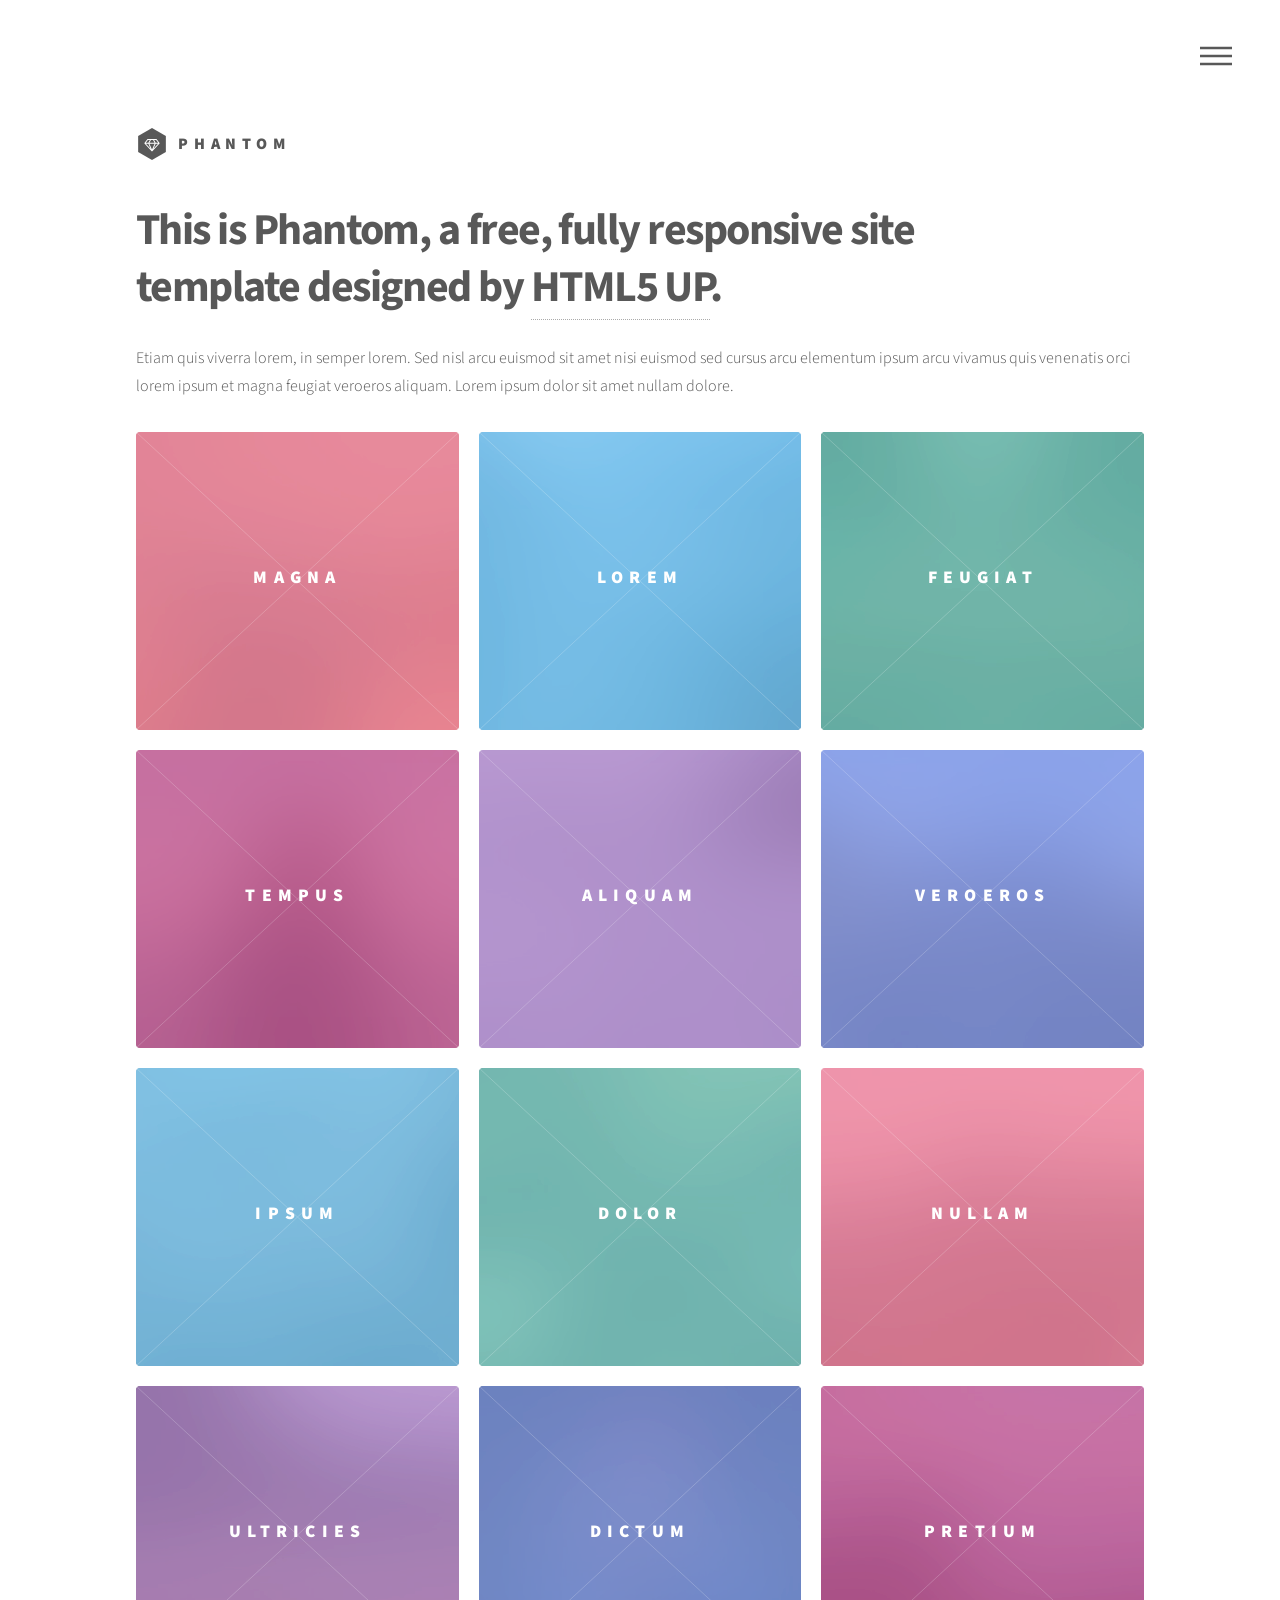
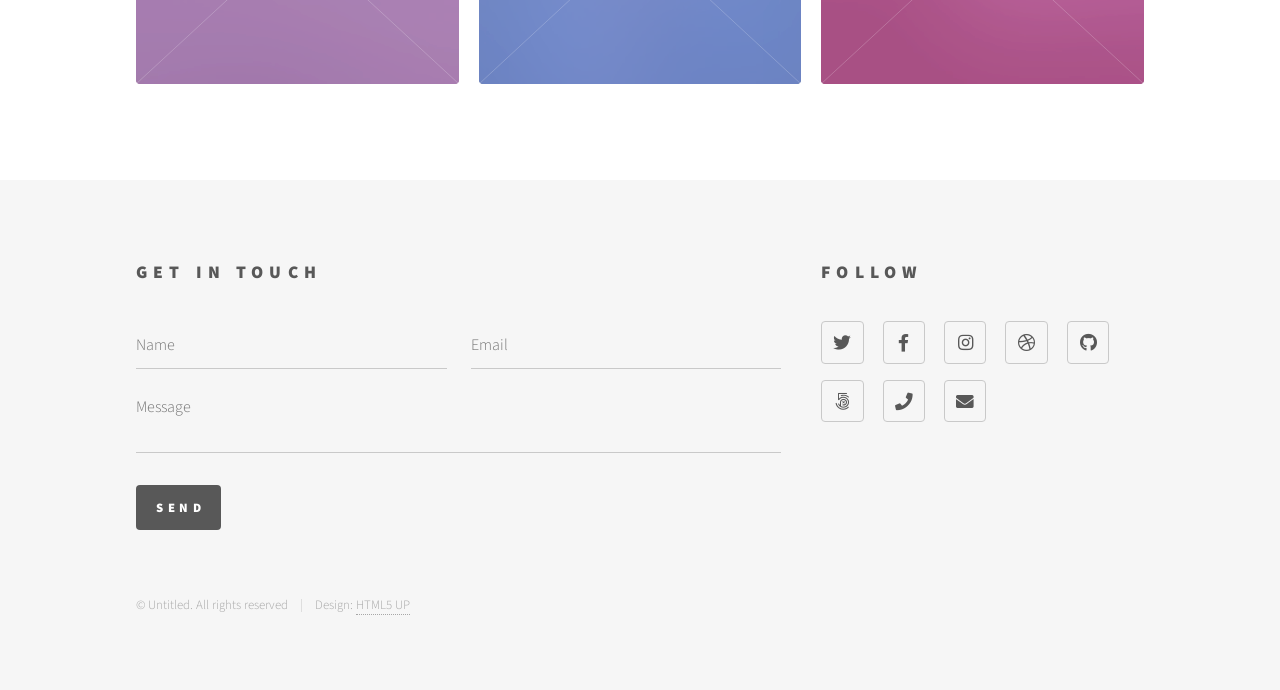
==== index.html @ 37cde774 "first commit" ====
<!DOCTYPE HTML>
<!--
	Phantom by HTML5 UP
	html5up.net | @ajlkn
	Free for personal and commercial use under the CCA 3.0 license (html5up.net/license)
-->
<html>
	<head>
		<title>Phantom by HTML5 UP</title>
		<meta charset="utf-8" />
		<meta name="viewport" content="width=device-width, initial-scale=1, user-scalable=no" />
		<link rel="stylesheet" href="assets/css/main.css" />
		<noscript><link rel="stylesheet" href="assets/css/noscript.css" /></noscript>
	</head>
	<body class="is-preload">
		<!-- Wrapper -->
			<div id="wrapper">

				<!-- Header -->
					<header id="header">
						<div class="inner">

							<!-- Logo -->
								<a href="index.html" class="logo">
									<span class="symbol"><img src="images/logo.svg" alt="" /></span><span class="title">Phantom</span>
								</a>

							<!-- Nav -->
								<nav>
									<ul>
										<li><a href="#menu">Menu</a></li>
									</ul>
								</nav>

						</div>
					</header>

				<!-- Menu -->
					<nav id="menu">
						<h2>Menu</h2>
						<ul>
							<li><a href="index.html">Home</a></li>
							<li><a href="generic.html">Ipsum veroeros</a></li>
							<li><a href="generic.html">Tempus etiam</a></li>
							<li><a href="generic.html">Consequat dolor</a></li>
							<li><a href="elements.html">Elements</a></li>
						</ul>
					</nav>

				<!-- Main -->
					<div id="main">
						<div class="inner">
							<header>
								<h1>This is Phantom, a free, fully responsive site<br />
								template designed by <a href="http://html5up.net">HTML5 UP</a>.</h1>
								<p>Etiam quis viverra lorem, in semper lorem. Sed nisl arcu euismod sit amet nisi euismod sed cursus arcu elementum ipsum arcu vivamus quis venenatis orci lorem ipsum et magna feugiat veroeros aliquam. Lorem ipsum dolor sit amet nullam dolore.</p>
							</header>
							<section class="tiles">
								<article class="style1">
									<span class="image">
										<img src="images/pic01.jpg" alt="" />
									</span>
									<a href="generic.html">
										<h2>Magna</h2>
										<div class="content">
											<p>Sed nisl arcu euismod sit amet nisi lorem etiam dolor veroeros et feugiat.</p>
										</div>
									</a>
								</article>
								<article class="style2">
									<span class="image">
										<img src="images/pic02.jpg" alt="" />
									</span>
									<a href="generic.html">
										<h2>Lorem</h2>
										<div class="content">
											<p>Sed nisl arcu euismod sit amet nisi lorem etiam dolor veroeros et feugiat.</p>
										</div>
									</a>
								</article>
								<article class="style3">
									<span class="image">
										<img src="images/pic03.jpg" alt="" />
									</span>
									<a href="generic.html">
										<h2>Feugiat</h2>
										<div class="content">
											<p>Sed nisl arcu euismod sit amet nisi lorem etiam dolor veroeros et feugiat.</p>
										</div>
									</a>
								</article>
								<article class="style4">
									<span class="image">
										<img src="images/pic04.jpg" alt="" />
									</span>
									<a href="generic.html">
										<h2>Tempus</h2>
										<div class="content">
											<p>Sed nisl arcu euismod sit amet nisi lorem etiam dolor veroeros et feugiat.</p>
										</div>
									</a>
								</article>
								<article class="style5">
									<span class="image">
										<img src="images/pic05.jpg" alt="" />
									</span>
									<a href="generic.html">
										<h2>Aliquam</h2>
										<div class="content">
											<p>Sed nisl arcu euismod sit amet nisi lorem etiam dolor veroeros et feugiat.</p>
										</div>
									</a>
								</article>
								<article class="style6">
									<span class="image">
										<img src="images/pic06.jpg" alt="" />
									</span>
									<a href="generic.html">
										<h2>Veroeros</h2>
										<div class="content">
											<p>Sed nisl arcu euismod sit amet nisi lorem etiam dolor veroeros et feugiat.</p>
										</div>
									</a>
								</article>
								<article class="style2">
									<span class="image">
										<img src="images/pic07.jpg" alt="" />
									</span>
									<a href="generic.html">
										<h2>Ipsum</h2>
										<div class="content">
											<p>Sed nisl arcu euismod sit amet nisi lorem etiam dolor veroeros et feugiat.</p>
										</div>
									</a>
								</article>
								<article class="style3">
									<span class="image">
										<img src="images/pic08.jpg" alt="" />
									</span>
									<a href="generic.html">
										<h2>Dolor</h2>
										<div class="content">
											<p>Sed nisl arcu euismod sit amet nisi lorem etiam dolor veroeros et feugiat.</p>
										</div>
									</a>
								</article>
								<article class="style1">
									<span class="image">
										<img src="images/pic09.jpg" alt="" />
									</span>
									<a href="generic.html">
										<h2>Nullam</h2>
										<div class="content">
											<p>Sed nisl arcu euismod sit amet nisi lorem etiam dolor veroeros et feugiat.</p>
										</div>
									</a>
								</article>
								<article class="style5">
									<span class="image">
										<img src="images/pic10.jpg" alt="" />
									</span>
									<a href="generic.html">
										<h2>Ultricies</h2>
										<div class="content">
											<p>Sed nisl arcu euismod sit amet nisi lorem etiam dolor veroeros et feugiat.</p>
										</div>
									</a>
								</article>
								<article class="style6">
									<span class="image">
										<img src="images/pic11.jpg" alt="" />
									</span>
									<a href="generic.html">
										<h2>Dictum</h2>
										<div class="content">
											<p>Sed nisl arcu euismod sit amet nisi lorem etiam dolor veroeros et feugiat.</p>
										</div>
									</a>
								</article>
								<article class="style4">
									<span class="image">
										<img src="images/pic12.jpg" alt="" />
									</span>
									<a href="generic.html">
										<h2>Pretium</h2>
										<div class="content">
											<p>Sed nisl arcu euismod sit amet nisi lorem etiam dolor veroeros et feugiat.</p>
										</div>
									</a>
								</article>
							</section>
						</div>
					</div>

				<!-- Footer -->
					<footer id="footer">
						<div class="inner">
							<section>
								<h2>Get in touch</h2>
								<form method="post" action="#">
									<div class="fields">
										<div class="field half">
											<input type="text" name="name" id="name" placeholder="Name" />
										</div>
										<div class="field half">
											<input type="email" name="email" id="email" placeholder="Email" />
										</div>
										<div class="field">
											<textarea name="message" id="message" placeholder="Message"></textarea>
										</div>
									</div>
									<ul class="actions">
										<li><input type="submit" value="Send" class="primary" /></li>
									</ul>
								</form>
							</section>
							<section>
								<h2>Follow</h2>
								<ul class="icons">
									<li><a href="#" class="icon brands style2 fa-twitter"><span class="label">Twitter</span></a></li>
									<li><a href="#" class="icon brands style2 fa-facebook-f"><span class="label">Facebook</span></a></li>
									<li><a href="#" class="icon brands style2 fa-instagram"><span class="label">Instagram</span></a></li>
									<li><a href="#" class="icon brands style2 fa-dribbble"><span class="label">Dribbble</span></a></li>
									<li><a href="#" class="icon brands style2 fa-github"><span class="label">GitHub</span></a></li>
									<li><a href="#" class="icon brands style2 fa-500px"><span class="label">500px</span></a></li>
									<li><a href="#" class="icon solid style2 fa-phone"><span class="label">Phone</span></a></li>
									<li><a href="#" class="icon solid style2 fa-envelope"><span class="label">Email</span></a></li>
								</ul>
							</section>
							<ul class="copyright">
								<li>&copy; Untitled. All rights reserved</li><li>Design: <a href="http://html5up.net">HTML5 UP</a></li>
							</ul>
						</div>
					</footer>

			</div>

		<!-- Scripts -->
			<script src="assets/js/jquery.min.js"></script>
			<script src="assets/js/browser.min.js"></script>
			<script src="assets/js/breakpoints.min.js"></script>
			<script src="assets/js/util.js"></script>
			<script src="assets/js/main.js"></script>

	</body>
</html>
---- assets/css/main.css ----
@import url(fontawesome-all.min.css);
@import url("https://fonts.googleapis.com/css?family=Source+Sans+Pro:300,700,900");

/*
	Phantom by HTML5 UP
	html5up.net | @ajlkn
	Free for personal and commercial use under the CCA 3.0 license (html5up.net/license)
*/

html, body, div, span, applet, object,
iframe, h1, h2, h3, h4, h5, h6, p, blockquote,
pre, a, abbr, acronym, address, big, cite,
code, del, dfn, em, img, ins, kbd, q, s, samp,
small, strike, strong, sub, sup, tt, var, b,
u, i, center, dl, dt, dd, ol, ul, li, fieldset,
form, label, legend, table, caption, tbody,
tfoot, thead, tr, th, td, article, aside,
canvas, details, embed, figure, figcaption,
footer, header, hgroup, menu, nav, output, ruby,
section, summary, time, mark, audio, video {
	margin: 0;
	padding: 0;
	border: 0;
	font-size: 100%;
	font: inherit;
	vertical-align: baseline;}

article, aside, details, figcaption, figure,
footer, header, hgroup, menu, nav, section {
	display: block;}

body {
	line-height: 1;
}

ol, ul {
	list-style: none;
}

blockquote, q {
	quotes: none;
}

	blockquote:before, blockquote:after, q:before, q:after {
		content: '';
		content: none;
	}

table {
	border-collapse: collapse;
	border-spacing: 0;
}

body {
	-webkit-text-size-adjust: none;
}

mark {
	background-color: transparent;
	color: inherit;
}

input::-moz-focus-inner {
	border: 0;
	padding: 0;
}

input, select, textarea {
	-moz-appearance: none;
	-webkit-appearance: none;
	-ms-appearance: none;
	appearance: none;
}

/* Basic */

	@-ms-viewport {
		width: device-width;
	}

	body {
		-ms-overflow-style: scrollbar;
	}

	@media screen and (max-width: 480px) {

		html, body {
			min-width: 320px;
		}

	}

	html {
		box-sizing: border-box;
	}

	*, *:before, *:after {
		box-sizing: inherit;
	}

	body {
		background: #ffffff;
	}

		body.is-preload *, body.is-preload *:before, body.is-preload *:after {
			-moz-animation: none !important;
			-webkit-animation: none !important;
			-ms-animation: none !important;
			animation: none !important;
			-moz-transition: none !important;
			-webkit-transition: none !important;
			-ms-transition: none !important;
			transition: none !important;
		}

/* Type */

	body, input, select, textarea {
		color: #585858;
		font-family: "Source Sans Pro", Helvetica, sans-serif;
		font-size: 16pt;
		font-weight: 300;
		line-height: 1.75;
	}

		@media screen and (max-width: 1680px) {

			body, input, select, textarea {
				font-size: 14pt;
			}

		}

		@media screen and (max-width: 1280px) {

			body, input, select, textarea {
				font-size: 12pt;
			}

		}

	a {
		-moz-transition: border-bottom-color 0.2s ease, color 0.2s ease;
		-webkit-transition: border-bottom-color 0.2s ease, color 0.2s ease;
		-ms-transition: border-bottom-color 0.2s ease, color 0.2s ease;
		transition: border-bottom-color 0.2s ease, color 0.2s ease;
		text-decoration: none;
		color: #585858;
		border-bottom: dotted 1px rgba(88, 88, 88, 0.5);
	}

		a:hover {
			border-bottom-color: transparent;
			color: #f2849e !important;
		}

	strong, b {
		font-weight: 900;
	}

	em, i {
		font-style: italic;
	}

	p {
		margin: 0 0 2em 0;
	}

	h1 {
		font-size: 2.75em;
		font-weight: 700;
		line-height: 1.3;
		margin: 0 0 1em 0;
		letter-spacing: -0.035em;
	}

		h1 a {
			color: inherit;
		}

		@media screen and (max-width: 736px) {

			h1 {
				font-size: 2em;
				margin: 0 0 1em 0;
			}

		}

		@media screen and (max-width: 360px) {

			h1 {
				font-size: 1.75em;
			}

		}

	h2, h3, h4, h5, h6 {
		font-weight: 900;
		line-height: 1.5;
		margin: 0 0 2em 0;
		text-transform: uppercase;
		letter-spacing: 0.35em;
	}

		h2 a, h3 a, h4 a, h5 a, h6 a {
			color: inherit;
		}

	h2 {
		font-size: 1.1em;
	}

	h3 {
		font-size: 1em;
	}

	h4 {
		font-size: 0.8em;
	}

	h5 {
		font-size: 0.8em;
	}

	h6 {
		font-size: 0.8em;
	}

	@media screen and (max-width: 980px) {

		h1 br, h2 br, h3 br, h4 br, h5 br, h6 br {
			display: none;
		}

	}

	@media screen and (max-width: 736px) {

		h2 {
			font-size: 1em;
		}

		h3 {
			font-size: 0.8em;
		}

	}

	sub {
		font-size: 0.8em;
		position: relative;
		top: 0.5em;
	}

	sup {
		font-size: 0.8em;
		position: relative;
		top: -0.5em;
	}

	blockquote {
		border-left: solid 4px #c9c9c9;
		font-style: italic;
		margin: 0 0 2em 0;
		padding: 0.5em 0 0.5em 2em;
	}

	code {
		background: rgba(144, 144, 144, 0.075);
		border-radius: 4px;
		border: solid 1px #c9c9c9;
		font-family: "Courier New", monospace;
		font-size: 0.9em;
		margin: 0 0.25em;
		padding: 0.25em 0.65em;
	}

	pre {
		-webkit-overflow-scrolling: touch;
		font-family: "Courier New", monospace;
		font-size: 0.9em;
		margin: 0 0 2em 0;
	}

		pre code {
			display: block;
			line-height: 1.75;
			padding: 1em 1.5em;
			overflow-x: auto;
		}

	hr {
		border: 0;
		border-bottom: solid 1px #c9c9c9;
		margin: 2em 0;
	}

		hr.major {
			margin: 3em 0;
		}

	.align-left {
		text-align: left;
	}

	.align-center {
		text-align: center;
	}

	.align-right {
		text-align: right;
	}

/* Row */

	.row {
		display: flex;
		flex-wrap: wrap;
		box-sizing: border-box;
		align-items: stretch;
	}

		.row > * {
			box-sizing: border-box;
		}

		.row.gtr-uniform > * > :last-child {
			margin-bottom: 0;
		}

		.row.aln-left {
			justify-content: flex-start;
		}

		.row.aln-center {
			justify-content: center;
		}

		.row.aln-right {
			justify-content: flex-end;
		}

		.row.aln-top {
			align-items: flex-start;
		}

		.row.aln-middle {
			align-items: center;
		}

		.row.aln-bottom {
			align-items: flex-end;
		}

		.row > .imp {
			order: -1;
		}

		.row > .col-1 {
			width: 8.33333%;
		}

		.row > .off-1 {
			margin-left: 8.33333%;
		}

		.row > .col-2 {
			width: 16.66667%;
		}

		.row > .off-2 {
			margin-left: 16.66667%;
		}

		.row > .col-3 {
			width: 25%;
		}

		.row > .off-3 {
			margin-left: 25%;
		}

		.row > .col-4 {
			width: 33.33333%;
		}

		.row > .off-4 {
			margin-left: 33.33333%;
		}

		.row > .col-5 {
			width: 41.66667%;
		}

		.row > .off-5 {
			margin-left: 41.66667%;
		}

		.row > .col-6 {
			width: 50%;
		}

		.row > .off-6 {
			margin-left: 50%;
		}

		.row > .col-7 {
			width: 58.33333%;
		}

		.row > .off-7 {
			margin-left: 58.33333%;
		}

		.row > .col-8 {
			width: 66.66667%;
		}

		.row > .off-8 {
			margin-left: 66.66667%;
		}

		.row > .col-9 {
			width: 75%;
		}

		.row > .off-9 {
			margin-left: 75%;
		}

		.row > .col-10 {
			width: 83.33333%;
		}

		.row > .off-10 {
			margin-left: 83.33333%;
		}

		.row > .col-11 {
			width: 91.66667%;
		}

		.row > .off-11 {
			margin-left: 91.66667%;
		}

		.row > .col-12 {
			width: 100%;
		}

		.row > .off-12 {
			margin-left: 100%;
		}

		.row.gtr-0 {
			margin-top: 0;
			margin-left: 0em;
		}

			.row.gtr-0 > * {
				padding: 0 0 0 0em;
			}

			.row.gtr-0.gtr-uniform {
				margin-top: 0em;
			}

				.row.gtr-0.gtr-uniform > * {
					padding-top: 0em;
				}

		.row.gtr-25 {
			margin-top: 0;
			margin-left: -0.5em;
		}

			.row.gtr-25 > * {
				padding: 0 0 0 0.5em;
			}

			.row.gtr-25.gtr-uniform {
				margin-top: -0.5em;
			}

				.row.gtr-25.gtr-uniform > * {
					padding-top: 0.5em;
				}

		.row.gtr-50 {
			margin-top: 0;
			margin-left: -1em;
		}

			.row.gtr-50 > * {
				padding: 0 0 0 1em;
			}

			.row.gtr-50.gtr-uniform {
				margin-top: -1em;
			}

				.row.gtr-50.gtr-uniform > * {
					padding-top: 1em;
				}

		.row {
			margin-top: 0;
			margin-left: -2em;
		}

			.row > * {
				padding: 0 0 0 2em;
			}

			.row.gtr-uniform {
				margin-top: -2em;
			}

				.row.gtr-uniform > * {
					padding-top: 2em;
				}

		.row.gtr-150 {
			margin-top: 0;
			margin-left: -3em;
		}

			.row.gtr-150 > * {
				padding: 0 0 0 3em;
			}

			.row.gtr-150.gtr-uniform {
				margin-top: -3em;
			}

				.row.gtr-150.gtr-uniform > * {
					padding-top: 3em;
				}

		.row.gtr-200 {
			margin-top: 0;
			margin-left: -4em;
		}

			.row.gtr-200 > * {
				padding: 0 0 0 4em;
			}

			.row.gtr-200.gtr-uniform {
				margin-top: -4em;
			}

				.row.gtr-200.gtr-uniform > * {
					padding-top: 4em;
				}

		@media screen and (max-width: 1680px) {

			.row {
				display: flex;
				flex-wrap: wrap;
				box-sizing: border-box;
				align-items: stretch;
			}

				.row > * {
					box-sizing: border-box;
				}

				.row.gtr-uniform > * > :last-child {
					margin-bottom: 0;
				}

				.row.aln-left {
					justify-content: flex-start;
				}

				.row.aln-center {
					justify-content: center;
				}

				.row.aln-right {
					justify-content: flex-end;
				}

				.row.aln-top {
					align-items: flex-start;
				}

				.row.aln-middle {
					align-items: center;
				}

				.row.aln-bottom {
					align-items: flex-end;
				}

				.row > .imp-xlarge {
					order: -1;
				}

				.row > .col-1-xlarge {
					width: 8.33333%;
				}

				.row > .off-1-xlarge {
					margin-left: 8.33333%;
				}

				.row > .col-2-xlarge {
					width: 16.66667%;
				}

				.row > .off-2-xlarge {
					margin-left: 16.66667%;
				}

				.row > .col-3-xlarge {
					width: 25%;
				}

				.row > .off-3-xlarge {
					margin-left: 25%;
				}

				.row > .col-4-xlarge {
					width: 33.33333%;
				}

				.row > .off-4-xlarge {
					margin-left: 33.33333%;
				}

				.row > .col-5-xlarge {
					width: 41.66667%;
				}

				.row > .off-5-xlarge {
					margin-left: 41.66667%;
				}

				.row > .col-6-xlarge {
					width: 50%;
				}

				.row > .off-6-xlarge {
					margin-left: 50%;
				}

				.row > .col-7-xlarge {
					width: 58.33333%;
				}

				.row > .off-7-xlarge {
					margin-left: 58.33333%;
				}

				.row > .col-8-xlarge {
					width: 66.66667%;
				}

				.row > .off-8-xlarge {
					margin-left: 66.66667%;
				}

				.row > .col-9-xlarge {
					width: 75%;
				}

				.row > .off-9-xlarge {
					margin-left: 75%;
				}

				.row > .col-10-xlarge {
					width: 83.33333%;
				}

				.row > .off-10-xlarge {
					margin-left: 83.33333%;
				}

				.row > .col-11-xlarge {
					width: 91.66667%;
				}

				.row > .off-11-xlarge {
					margin-left: 91.66667%;
				}

				.row > .col-12-xlarge {
					width: 100%;
				}

				.row > .off-12-xlarge {
					margin-left: 100%;
				}

				.row.gtr-0 {
					margin-top: 0;
					margin-left: 0em;
				}

					.row.gtr-0 > * {
						padding: 0 0 0 0em;
					}

					.row.gtr-0.gtr-uniform {
						margin-top: 0em;
					}

						.row.gtr-0.gtr-uniform > * {
							padding-top: 0em;
						}

				.row.gtr-25 {
					margin-top: 0;
					margin-left: -0.5em;
				}

					.row.gtr-25 > * {
						padding: 0 0 0 0.5em;
					}

					.row.gtr-25.gtr-uniform {
						margin-top: -0.5em;
					}

						.row.gtr-25.gtr-uniform > * {
							padding-top: 0.5em;
						}

				.row.gtr-50 {
					margin-top: 0;
					margin-left: -1em;
				}

					.row.gtr-50 > * {
						padding: 0 0 0 1em;
					}

					.row.gtr-50.gtr-uniform {
						margin-top: -1em;
					}

						.row.gtr-50.gtr-uniform > * {
							padding-top: 1em;
						}

				.row {
					margin-top: 0;
					margin-left: -2em;
				}

					.row > * {
						padding: 0 0 0 2em;
					}

					.row.gtr-uniform {
						margin-top: -2em;
					}

						.row.gtr-uniform > * {
							padding-top: 2em;
						}

				.row.gtr-150 {
					margin-top: 0;
					margin-left: -3em;
				}

					.row.gtr-150 > * {
						padding: 0 0 0 3em;
					}

					.row.gtr-150.gtr-uniform {
						margin-top: -3em;
					}

						.row.gtr-150.gtr-uniform > * {
							padding-top: 3em;
						}

				.row.gtr-200 {
					margin-top: 0;
					margin-left: -4em;
				}

					.row.gtr-200 > * {
						padding: 0 0 0 4em;
					}

					.row.gtr-200.gtr-uniform {
						margin-top: -4em;
					}

						.row.gtr-200.gtr-uniform > * {
							padding-top: 4em;
						}

		}

		@media screen and (max-width: 1280px) {

			.row {
				display: flex;
				flex-wrap: wrap;
				box-sizing: border-box;
				align-items: stretch;
			}

				.row > * {
					box-sizing: border-box;
				}

				.row.gtr-uniform > * > :last-child {
					margin-bottom: 0;
				}

				.row.aln-left {
					justify-content: flex-start;
				}

				.row.aln-center {
					justify-content: center;
				}

				.row.aln-right {
					justify-content: flex-end;
				}

				.row.aln-top {
					align-items: flex-start;
				}

				.row.aln-middle {
					align-items: center;
				}

				.row.aln-bottom {
					align-items: flex-end;
				}

				.row > .imp-large {
					order: -1;
				}

				.row > .col-1-large {
					width: 8.33333%;
				}

				.row > .off-1-large {
					margin-left: 8.33333%;
				}

				.row > .col-2-large {
					width: 16.66667%;
				}

				.row > .off-2-large {
					margin-left: 16.66667%;
				}

				.row > .col-3-large {
					width: 25%;
				}

				.row > .off-3-large {
					margin-left: 25%;
				}

				.row > .col-4-large {
					width: 33.33333%;
				}

				.row > .off-4-large {
					margin-left: 33.33333%;
				}

				.row > .col-5-large {
					width: 41.66667%;
				}

				.row > .off-5-large {
					margin-left: 41.66667%;
				}

				.row > .col-6-large {
					width: 50%;
				}

				.row > .off-6-large {
					margin-left: 50%;
				}

				.row > .col-7-large {
					width: 58.33333%;
				}

				.row > .off-7-large {
					margin-left: 58.33333%;
				}

				.row > .col-8-large {
					width: 66.66667%;
				}

				.row > .off-8-large {
					margin-left: 66.66667%;
				}

				.row > .col-9-large {
					width: 75%;
				}

				.row > .off-9-large {
					margin-left: 75%;
				}

				.row > .col-10-large {
					width: 83.33333%;
				}

				.row > .off-10-large {
					margin-left: 83.33333%;
				}

				.row > .col-11-large {
					width: 91.66667%;
				}

				.row > .off-11-large {
					margin-left: 91.66667%;
				}

				.row > .col-12-large {
					width: 100%;
				}

				.row > .off-12-large {
					margin-left: 100%;
				}

				.row.gtr-0 {
					margin-top: 0;
					margin-left: 0em;
				}

					.row.gtr-0 > * {
						padding: 0 0 0 0em;
					}

					.row.gtr-0.gtr-uniform {
						margin-top: 0em;
					}

						.row.gtr-0.gtr-uniform > * {
							padding-top: 0em;
						}

				.row.gtr-25 {
					margin-top: 0;
					margin-left: -0.5em;
				}

					.row.gtr-25 > * {
						padding: 0 0 0 0.5em;
					}

					.row.gtr-25.gtr-uniform {
						margin-top: -0.5em;
					}

						.row.gtr-25.gtr-uniform > * {
							padding-top: 0.5em;
						}

				.row.gtr-50 {
					margin-top: 0;
					margin-left: -1em;
				}

					.row.gtr-50 > * {
						padding: 0 0 0 1em;
					}

					.row.gtr-50.gtr-uniform {
						margin-top: -1em;
					}

						.row.gtr-50.gtr-uniform > * {
							padding-top: 1em;
						}

				.row {
					margin-top: 0;
					margin-left: -2em;
				}

					.row > * {
						padding: 0 0 0 2em;
					}

					.row.gtr-uniform {
						margin-top: -2em;
					}

						.row.gtr-uniform > * {
							padding-top: 2em;
						}

				.row.gtr-150 {
					margin-top: 0;
					margin-left: -3em;
				}

					.row.gtr-150 > * {
						padding: 0 0 0 3em;
					}

					.row.gtr-150.gtr-uniform {
						margin-top: -3em;
					}

						.row.gtr-150.gtr-uniform > * {
							padding-top: 3em;
						}

				.row.gtr-200 {
					margin-top: 0;
					margin-left: -4em;
				}

					.row.gtr-200 > * {
						padding: 0 0 0 4em;
					}

					.row.gtr-200.gtr-uniform {
						margin-top: -4em;
					}

						.row.gtr-200.gtr-uniform > * {
							padding-top: 4em;
						}

		}

		@media screen and (max-width: 980px) {

			.row {
				display: flex;
				flex-wrap: wrap;
				box-sizing: border-box;
				align-items: stretch;
			}

				.row > * {
					box-sizing: border-box;
				}

				.row.gtr-uniform > * > :last-child {
					margin-bottom: 0;
				}

				.row.aln-left {
					justify-content: flex-start;
				}

				.row.aln-center {
					justify-content: center;
				}

				.row.aln-right {
					justify-content: flex-end;
				}

				.row.aln-top {
					align-items: flex-start;
				}

				.row.aln-middle {
					align-items: center;
				}

				.row.aln-bottom {
					align-items: flex-end;
				}

				.row > .imp-medium {
					order: -1;
				}

				.row > .col-1-medium {
					width: 8.33333%;
				}

				.row > .off-1-medium {
					margin-left: 8.33333%;
				}

				.row > .col-2-medium {
					width: 16.66667%;
				}

				.row > .off-2-medium {
					margin-left: 16.66667%;
				}

				.row > .col-3-medium {
					width: 25%;
				}

				.row > .off-3-medium {
					margin-left: 25%;
				}

				.row > .col-4-medium {
					width: 33.33333%;
				}

				.row > .off-4-medium {
					margin-left: 33.33333%;
				}

				.row > .col-5-medium {
					width: 41.66667%;
				}

				.row > .off-5-medium {
					margin-left: 41.66667%;
				}

				.row > .col-6-medium {
					width: 50%;
				}

				.row > .off-6-medium {
					margin-left: 50%;
				}

				.row > .col-7-medium {
					width: 58.33333%;
				}

				.row > .off-7-medium {
					margin-left: 58.33333%;
				}

				.row > .col-8-medium {
					width: 66.66667%;
				}

				.row > .off-8-medium {
					margin-left: 66.66667%;
				}

				.row > .col-9-medium {
					width: 75%;
				}

				.row > .off-9-medium {
					margin-left: 75%;
				}

				.row > .col-10-medium {
					width: 83.33333%;
				}

				.row > .off-10-medium {
					margin-left: 83.33333%;
				}

				.row > .col-11-medium {
					width: 91.66667%;
				}

				.row > .off-11-medium {
					margin-left: 91.66667%;
				}

				.row > .col-12-medium {
					width: 100%;
				}

				.row > .off-12-medium {
					margin-left: 100%;
				}

				.row.gtr-0 {
					margin-top: 0;
					margin-left: 0em;
				}

					.row.gtr-0 > * {
						padding: 0 0 0 0em;
					}

					.row.gtr-0.gtr-uniform {
						margin-top: 0em;
					}

						.row.gtr-0.gtr-uniform > * {
							padding-top: 0em;
						}

				.row.gtr-25 {
					margin-top: 0;
					margin-left: -0.375em;
				}

					.row.gtr-25 > * {
						padding: 0 0 0 0.375em;
					}

					.row.gtr-25.gtr-uniform {
						margin-top: -0.375em;
					}

						.row.gtr-25.gtr-uniform > * {
							padding-top: 0.375em;
						}

				.row.gtr-50 {
					margin-top: 0;
					margin-left: -0.75em;
				}

					.row.gtr-50 > * {
						padding: 0 0 0 0.75em;
					}

					.row.gtr-50.gtr-uniform {
						margin-top: -0.75em;
					}

						.row.gtr-50.gtr-uniform > * {
							padding-top: 0.75em;
						}

				.row {
					margin-top: 0;
					margin-left: -1.5em;
				}

					.row > * {
						padding: 0 0 0 1.5em;
					}

					.row.gtr-uniform {
						margin-top: -1.5em;
					}

						.row.gtr-uniform > * {
							padding-top: 1.5em;
						}

				.row.gtr-150 {
					margin-top: 0;
					margin-left: -2.25em;
				}

					.row.gtr-150 > * {
						padding: 0 0 0 2.25em;
					}

					.row.gtr-150.gtr-uniform {
						margin-top: -2.25em;
					}

						.row.gtr-150.gtr-uniform > * {
							padding-top: 2.25em;
						}

				.row.gtr-200 {
					margin-top: 0;
					margin-left: -3em;
				}

					.row.gtr-200 > * {
						padding: 0 0 0 3em;
					}

					.row.gtr-200.gtr-uniform {
						margin-top: -3em;
					}

						.row.gtr-200.gtr-uniform > * {
							padding-top: 3em;
						}

		}

		@media screen and (max-width: 736px) {

			.row {
				display: flex;
				flex-wrap: wrap;
				box-sizing: border-box;
				align-items: stretch;
			}

				.row > * {
					box-sizing: border-box;
				}

				.row.gtr-uniform > * > :last-child {
					margin-bottom: 0;
				}

				.row.aln-left {
					justify-content: flex-start;
				}

				.row.aln-center {
					justify-content: center;
				}

				.row.aln-right {
					justify-content: flex-end;
				}

				.row.aln-top {
					align-items: flex-start;
				}

				.row.aln-middle {
					align-items: center;
				}

				.row.aln-bottom {
					align-items: flex-end;
				}

				.row > .imp-small {
					order: -1;
				}

				.row > .col-1-small {
					width: 8.33333%;
				}

				.row > .off-1-small {
					margin-left: 8.33333%;
				}

				.row > .col-2-small {
					width: 16.66667%;
				}

				.row > .off-2-small {
					margin-left: 16.66667%;
				}

				.row > .col-3-small {
					width: 25%;
				}

				.row > .off-3-small {
					margin-left: 25%;
				}

				.row > .col-4-small {
					width: 33.33333%;
				}

				.row > .off-4-small {
					margin-left: 33.33333%;
				}

				.row > .col-5-small {
					width: 41.66667%;
				}

				.row > .off-5-small {
					margin-left: 41.66667%;
				}

				.row > .col-6-small {
					width: 50%;
				}

				.row > .off-6-small {
					margin-left: 50%;
				}

				.row > .col-7-small {
					width: 58.33333%;
				}

				.row > .off-7-small {
					margin-left: 58.33333%;
				}

				.row > .col-8-small {
					width: 66.66667%;
				}

				.row > .off-8-small {
					margin-left: 66.66667%;
				}

				.row > .col-9-small {
					width: 75%;
				}

				.row > .off-9-small {
					margin-left: 75%;
				}

				.row > .col-10-small {
					width: 83.33333%;
				}

				.row > .off-10-small {
					margin-left: 83.33333%;
				}

				.row > .col-11-small {
					width: 91.66667%;
				}

				.row > .off-11-small {
					margin-left: 91.66667%;
				}

				.row > .col-12-small {
					width: 100%;
				}

				.row > .off-12-small {
					margin-left: 100%;
				}

				.row.gtr-0 {
					margin-top: 0;
					margin-left: 0em;
				}

					.row.gtr-0 > * {
						padding: 0 0 0 0em;
					}

					.row.gtr-0.gtr-uniform {
						margin-top: 0em;
					}

						.row.gtr-0.gtr-uniform > * {
							padding-top: 0em;
						}

				.row.gtr-25 {
					margin-top: 0;
					margin-left: -0.25em;
				}

					.row.gtr-25 > * {
						padding: 0 0 0 0.25em;
					}

					.row.gtr-25.gtr-uniform {
						margin-top: -0.25em;
					}

						.row.gtr-25.gtr-uniform > * {
							padding-top: 0.25em;
						}

				.row.gtr-50 {
					margin-top: 0;
					margin-left: -0.5em;
				}

					.row.gtr-50 > * {
						padding: 0 0 0 0.5em;
					}

					.row.gtr-50.gtr-uniform {
						margin-top: -0.5em;
					}

						.row.gtr-50.gtr-uniform > * {
							padding-top: 0.5em;
						}

				.row {
					margin-top: 0;
					margin-left: -1em;
				}

					.row > * {
						padding: 0 0 0 1em;
					}

					.row.gtr-uniform {
						margin-top: -1em;
					}

						.row.gtr-uniform > * {
							padding-top: 1em;
						}

				.row.gtr-150 {
					margin-top: 0;
					margin-left: -1.5em;
				}

					.row.gtr-150 > * {
						padding: 0 0 0 1.5em;
					}

					.row.gtr-150.gtr-uniform {
						margin-top: -1.5em;
					}

						.row.gtr-150.gtr-uniform > * {
							padding-top: 1.5em;
						}

				.row.gtr-200 {
					margin-top: 0;
					margin-left: -2em;
				}

					.row.gtr-200 > * {
						padding: 0 0 0 2em;
					}

					.row.gtr-200.gtr-uniform {
						margin-top: -2em;
					}

						.row.gtr-200.gtr-uniform > * {
							padding-top: 2em;
						}

		}

		@media screen and (max-width: 480px) {

			.row {
				display: flex;
				flex-wrap: wrap;
				box-sizing: border-box;
				align-items: stretch;
			}

				.row > * {
					box-sizing: border-box;
				}

				.row.gtr-uniform > * > :last-child {
					margin-bottom: 0;
				}

				.row.aln-left {
					justify-content: flex-start;
				}

				.row.aln-center {
					justify-content: center;
				}

				.row.aln-right {
					justify-content: flex-end;
				}

				.row.aln-top {
					align-items: flex-start;
				}

				.row.aln-middle {
					align-items: center;
				}

				.row.aln-bottom {
					align-items: flex-end;
				}

				.row > .imp-xsmall {
					order: -1;
				}

				.row > .col-1-xsmall {
					width: 8.33333%;
				}

				.row > .off-1-xsmall {
					margin-left: 8.33333%;
				}

				.row > .col-2-xsmall {
					width: 16.66667%;
				}

				.row > .off-2-xsmall {
					margin-left: 16.66667%;
				}

				.row > .col-3-xsmall {
					width: 25%;
				}

				.row > .off-3-xsmall {
					margin-left: 25%;
				}

				.row > .col-4-xsmall {
					width: 33.33333%;
				}

				.row > .off-4-xsmall {
					margin-left: 33.33333%;
				}

				.row > .col-5-xsmall {
					width: 41.66667%;
				}

				.row > .off-5-xsmall {
					margin-left: 41.66667%;
				}

				.row > .col-6-xsmall {
					width: 50%;
				}

				.row > .off-6-xsmall {
					margin-left: 50%;
				}

				.row > .col-7-xsmall {
					width: 58.33333%;
				}

				.row > .off-7-xsmall {
					margin-left: 58.33333%;
				}

				.row > .col-8-xsmall {
					width: 66.66667%;
				}

				.row > .off-8-xsmall {
					margin-left: 66.66667%;
				}

				.row > .col-9-xsmall {
					width: 75%;
				}

				.row > .off-9-xsmall {
					margin-left: 75%;
				}

				.row > .col-10-xsmall {
					width: 83.33333%;
				}

				.row > .off-10-xsmall {
					margin-left: 83.33333%;
				}

				.row > .col-11-xsmall {
					width: 91.66667%;
				}

				.row > .off-11-xsmall {
					margin-left: 91.66667%;
				}

				.row > .col-12-xsmall {
					width: 100%;
				}

				.row > .off-12-xsmall {
					margin-left: 100%;
				}

				.row.gtr-0 {
					margin-top: 0;
					margin-left: 0em;
				}

					.row.gtr-0 > * {
						padding: 0 0 0 0em;
					}

					.row.gtr-0.gtr-uniform {
						margin-top: 0em;
					}

						.row.gtr-0.gtr-uniform > * {
							padding-top: 0em;
						}

				.row.gtr-25 {
					margin-top: 0;
					margin-left: -0.25em;
				}

					.row.gtr-25 > * {
						padding: 0 0 0 0.25em;
					}

					.row.gtr-25.gtr-uniform {
						margin-top: -0.25em;
					}

						.row.gtr-25.gtr-uniform > * {
							padding-top: 0.25em;
						}

				.row.gtr-50 {
					margin-top: 0;
					margin-left: -0.5em;
				}

					.row.gtr-50 > * {
						padding: 0 0 0 0.5em;
					}

					.row.gtr-50.gtr-uniform {
						margin-top: -0.5em;
					}

						.row.gtr-50.gtr-uniform > * {
							padding-top: 0.5em;
						}

				.row {
					margin-top: 0;
					margin-left: -1em;
				}

					.row > * {
						padding: 0 0 0 1em;
					}

					.row.gtr-uniform {
						margin-top: -1em;
					}

						.row.gtr-uniform > * {
							padding-top: 1em;
						}

				.row.gtr-150 {
					margin-top: 0;
					margin-left: -1.5em;
				}

					.row.gtr-150 > * {
						padding: 0 0 0 1.5em;
					}

					.row.gtr-150.gtr-uniform {
						margin-top: -1.5em;
					}

						.row.gtr-150.gtr-uniform > * {
							padding-top: 1.5em;
						}

				.row.gtr-200 {
					margin-top: 0;
					margin-left: -2em;
				}

					.row.gtr-200 > * {
						padding: 0 0 0 2em;
					}

					.row.gtr-200.gtr-uniform {
						margin-top: -2em;
					}

						.row.gtr-200.gtr-uniform > * {
							padding-top: 2em;
						}

		}

/* Section/Article */

	section.special, article.special {
		text-align: center;
	}

	header p {
		margin-top: -1em;
	}

	@media screen and (max-width: 736px) {

		header p {
			margin-top: 0;
		}

	}

/* Icon */

	.icon {
		text-decoration: none;
		border-bottom: none;
		position: relative;
	}

		.icon:before {
			-moz-osx-font-smoothing: grayscale;
			-webkit-font-smoothing: antialiased;
			display: inline-block;
			font-style: normal;
			font-variant: normal;
			text-rendering: auto;
			line-height: 1;
			text-transform: none !important;
			font-family: 'Font Awesome 5 Free';
			font-weight: 400;
		}

		.icon > .label {
			display: none;
		}

		.icon:before {
			line-height: inherit;
		}

		.icon.solid:before {
			font-weight: 900;
		}

		.icon.brands:before {
			font-family: 'Font Awesome 5 Brands';
		}

		.icon.style2 {
			-moz-transition: background-color 0.2s ease-in-out, color 0.2s ease-in-out, border-color 0.2s ease-in-out;
			-webkit-transition: background-color 0.2s ease-in-out, color 0.2s ease-in-out, border-color 0.2s ease-in-out;
			-ms-transition: background-color 0.2s ease-in-out, color 0.2s ease-in-out, border-color 0.2s ease-in-out;
			transition: background-color 0.2s ease-in-out, color 0.2s ease-in-out, border-color 0.2s ease-in-out;
			background-color: transparent;
			border: solid 1px #c9c9c9;
			border-radius: 4px;
			width: 2.65em;
			height: 2.65em;
			display: inline-block;
			text-align: center;
			line-height: 2.65em;
			color: inherit;
		}

			.icon.style2:before {
				font-size: 1.1em;
			}

			.icon.style2:hover {
				color: #f2849e;
				border-color: #f2849e;
			}

			.icon.style2:active {
				background-color: rgba(242, 132, 158, 0.1);
			}

/* List */

	ol {
		list-style: decimal;
		margin: 0 0 2em 0;
		padding-left: 1.25em;
	}

		ol li {
			padding-left: 0.25em;
		}

	ul {
		list-style: disc;
		margin: 0 0 2em 0;
		padding-left: 1em;
	}

		ul li {
			padding-left: 0.5em;
		}

		ul.alt {
			list-style: none;
			padding-left: 0;
		}

			ul.alt li {
				border-top: solid 1px #c9c9c9;
				padding: 0.5em 0;
			}

				ul.alt li:first-child {
					border-top: 0;
					padding-top: 0;
				}

	dl {
		margin: 0 0 2em 0;
	}

		dl dt {
			display: block;
			font-weight: 900;
			margin: 0 0 1em 0;
		}

		dl dd {
			margin-left: 2em;
		}

/* Actions */

	ul.actions {
		display: -moz-flex;
		display: -webkit-flex;
		display: -ms-flex;
		display: flex;
		cursor: default;
		list-style: none;
		margin-left: -1em;
		padding-left: 0;
	}

		ul.actions li {
			padding: 0 0 0 1em;
			vertical-align: middle;
		}

		ul.actions.special {
			-moz-justify-content: center;
			-webkit-justify-content: center;
			-ms-justify-content: center;
			justify-content: center;
			width: 100%;
			margin-left: 0;
		}

			ul.actions.special li:first-child {
				padding-left: 0;
			}

		ul.actions.stacked {
			-moz-flex-direction: column;
			-webkit-flex-direction: column;
			-ms-flex-direction: column;
			flex-direction: column;
			margin-left: 0;
		}

			ul.actions.stacked li {
				padding: 1.3em 0 0 0;
			}

				ul.actions.stacked li:first-child {
					padding-top: 0;
				}

		ul.actions.fit {
			width: calc(100% + 1em);
		}

			ul.actions.fit li {
				-moz-flex-grow: 1;
				-webkit-flex-grow: 1;
				-ms-flex-grow: 1;
				flex-grow: 1;
				-moz-flex-shrink: 1;
				-webkit-flex-shrink: 1;
				-ms-flex-shrink: 1;
				flex-shrink: 1;
				width: 100%;
			}

				ul.actions.fit li > * {
					width: 100%;
				}

			ul.actions.fit.stacked {
				width: 100%;
			}

		@media screen and (max-width: 480px) {

			ul.actions:not(.fixed) {
				-moz-flex-direction: column;
				-webkit-flex-direction: column;
				-ms-flex-direction: column;
				flex-direction: column;
				margin-left: 0;
				width: 100% !important;
			}

				ul.actions:not(.fixed) li {
					-moz-flex-grow: 1;
					-webkit-flex-grow: 1;
					-ms-flex-grow: 1;
					flex-grow: 1;
					-moz-flex-shrink: 1;
					-webkit-flex-shrink: 1;
					-ms-flex-shrink: 1;
					flex-shrink: 1;
					padding: 1em 0 0 0;
					text-align: center;
					width: 100%;
				}

					ul.actions:not(.fixed) li > * {
						width: 100%;
					}

					ul.actions:not(.fixed) li:first-child {
						padding-top: 0;
					}

					ul.actions:not(.fixed) li input[type="submit"],
					ul.actions:not(.fixed) li input[type="reset"],
					ul.actions:not(.fixed) li input[type="button"],
					ul.actions:not(.fixed) li button,
					ul.actions:not(.fixed) li .button {
						width: 100%;
					}

						ul.actions:not(.fixed) li input[type="submit"].icon:before,
						ul.actions:not(.fixed) li input[type="reset"].icon:before,
						ul.actions:not(.fixed) li input[type="button"].icon:before,
						ul.actions:not(.fixed) li button.icon:before,
						ul.actions:not(.fixed) li .button.icon:before {
							margin-left: -0.5rem;
						}

		}

/* Icons */

	ul.icons {
		cursor: default;
		list-style: none;
		padding-left: 0;
		margin: -1em 0 2em -1em;
	}

		ul.icons li {
			display: inline-block;
			padding: 1em 0 0 1em;
		}

/* Form */

	form {
		margin: 0 0 2em 0;
		overflow-x: hidden;
	}

		form > :last-child {
			margin-bottom: 0;
		}

		form > .fields {
			display: -moz-flex;
			display: -webkit-flex;
			display: -ms-flex;
			display: flex;
			-moz-flex-wrap: wrap;
			-webkit-flex-wrap: wrap;
			-ms-flex-wrap: wrap;
			flex-wrap: wrap;
			width: calc(100% + 3em);
			margin: -1.5em 0 2em -1.5em;
		}

			form > .fields > .field {
				-moz-flex-grow: 0;
				-webkit-flex-grow: 0;
				-ms-flex-grow: 0;
				flex-grow: 0;
				-moz-flex-shrink: 0;
				-webkit-flex-shrink: 0;
				-ms-flex-shrink: 0;
				flex-shrink: 0;
				padding: 1.5em 0 0 1.5em;
				width: calc(100% - 1.5em);
			}

				form > .fields > .field.half {
					width: calc(50% - 0.75em);
				}

				form > .fields > .field.third {
					width: calc(100%/3 - 0.5em);
				}

				form > .fields > .field.quarter {
					width: calc(25% - 0.375em);
				}

		@media screen and (max-width: 480px) {

			form > .fields {
				width: calc(100% + 3em);
				margin: -1.5em 0 2em -1.5em;
			}

				form > .fields > .field {
					padding: 1.5em 0 0 1.5em;
					width: calc(100% - 1.5em);
				}

					form > .fields > .field.half {
						width: calc(100% - 1.5em);
					}

					form > .fields > .field.third {
						width: calc(100% - 1.5em);
					}

					form > .fields > .field.quarter {
						width: calc(100% - 1.5em);
					}

		}

	label {
		display: block;
		font-size: 0.9em;
		font-weight: 900;
		margin: 0 0 1em 0;
	}

	input[type="text"],
	input[type="password"],
	input[type="email"],
	input[type="tel"],
	select,
	textarea {
		-moz-appearance: none;
		-webkit-appearance: none;
		-ms-appearance: none;
		appearance: none;
		background-color: transparent;
		border: none;
		border-radius: 0;
		border-bottom: solid 1px #c9c9c9;
		color: inherit;
		display: block;
		outline: 0;
		padding: 0;
		text-decoration: none;
		width: 100%;
	}

		input[type="text"]:invalid,
		input[type="password"]:invalid,
		input[type="email"]:invalid,
		input[type="tel"]:invalid,
		select:invalid,
		textarea:invalid {
			box-shadow: none;
		}

		input[type="text"]:focus,
		input[type="password"]:focus,
		input[type="email"]:focus,
		input[type="tel"]:focus,
		select:focus,
		textarea:focus {
			border-bottom-color: #f2849e;
			box-shadow: inset 0 -1px 0 0 #f2849e;
		}

	select {
		background-image: url("data:image/svg+xml;charset=utf8,%3Csvg xmlns='http://www.w3.org/2000/svg' width='40' height='40' preserveAspectRatio='none' viewBox='0 0 40 40'%3E%3Cpath d='M9.4,12.3l10.4,10.4l10.4-10.4c0.2-0.2,0.5-0.4,0.9-0.4c0.3,0,0.6,0.1,0.9,0.4l3.3,3.3c0.2,0.2,0.4,0.5,0.4,0.9 c0,0.4-0.1,0.6-0.4,0.9L20.7,31.9c-0.2,0.2-0.5,0.4-0.9,0.4c-0.3,0-0.6-0.1-0.9-0.4L4.3,17.3c-0.2-0.2-0.4-0.5-0.4-0.9 c0-0.4,0.1-0.6,0.4-0.9l3.3-3.3c0.2-0.2,0.5-0.4,0.9-0.4S9.1,12.1,9.4,12.3z' fill='%23c9c9c9' /%3E%3C/svg%3E");
		background-size: 1.25rem;
		background-repeat: no-repeat;
		background-position: calc(100% - 1rem) center;
		height: 3em;
		padding-right: 3em;
		text-overflow: ellipsis;
	}

		select option {
			background: #ffffff;
		}

		select:focus::-ms-value {
			background-color: transparent;
		}

		select::-ms-expand {
			display: none;
		}

	input[type="text"],
	input[type="password"],
	input[type="email"],
	select {
		height: 3em;
	}

	textarea {
		padding: 0;
		min-height: 3.75em;
	}

	input[type="checkbox"],
	input[type="radio"] {
		-moz-appearance: none;
		-webkit-appearance: none;
		-ms-appearance: none;
		appearance: none;
		display: block;
		float: left;
		margin-right: -2em;
		opacity: 0;
		width: 1em;
		z-index: -1;
	}

		input[type="checkbox"] + label,
		input[type="radio"] + label {
			text-decoration: none;
			color: #585858;
			cursor: pointer;
			display: inline-block;
			font-size: 1em;
			font-weight: 300;
			padding-left: 2.55em;
			padding-right: 0.75em;
			position: relative;
		}

			input[type="checkbox"] + label:before,
			input[type="radio"] + label:before {
				-moz-osx-font-smoothing: grayscale;
				-webkit-font-smoothing: antialiased;
				display: inline-block;
				font-style: normal;
				font-variant: normal;
				text-rendering: auto;
				line-height: 1;
				text-transform: none !important;
				font-family: 'Font Awesome 5 Free';
				font-weight: 900;
			}

			input[type="checkbox"] + label:before,
			input[type="radio"] + label:before {
				border-radius: 4px;
				border: solid 1px #c9c9c9;
				content: '';
				display: inline-block;
				font-size: 0.8em;
				height: 2.25em;
				left: 0;
				line-height: 2.25em;
				position: absolute;
				text-align: center;
				top: 0;
				width: 2.25em;
			}

		input[type="checkbox"]:checked + label:before,
		input[type="radio"]:checked + label:before {
			background: #585858;
			border-color: #585858;
			color: #ffffff;
			content: '\f00c';
		}

		input[type="checkbox"]:focus + label:before,
		input[type="radio"]:focus + label:before {
			border-color: #f2849e;
			box-shadow: 0 0 0 1px #f2849e;
		}

	input[type="checkbox"] + label:before {
		border-radius: 4px;
	}

	input[type="radio"] + label:before {
		border-radius: 100%;
	}

/* Box */

	.box {
		border-radius: 4px;
		border: solid 1px #c9c9c9;
		margin-bottom: 2em;
		padding: 1.5em;
	}

		.box > :last-child,
		.box > :last-child > :last-child,
		.box > :last-child > :last-child > :last-child {
			margin-bottom: 0;
		}

		.box.alt {
			border: 0;
			border-radius: 0;
			padding: 0;
		}

/* Image */

	.image {
		border-radius: 4px;
		border: 0;
		display: inline-block;
		position: relative;
	}

		.image img {
			border-radius: 4px;
			display: block;
		}

		.image.left, .image.right {
			max-width: 40%;
		}

			.image.left img, .image.right img {
				width: 100%;
			}

		.image.left {
			float: left;
			padding: 0 1.5em 1em 0;
			top: 0.25em;
		}

		.image.right {
			float: right;
			padding: 0 0 1em 1.5em;
			top: 0.25em;
		}

		.image.fit {
			display: block;
			margin: 0 0 2em 0;
			width: 100%;
		}

			.image.fit img {
				width: 100%;
			}

		.image.main {
			display: block;
			margin: 0 0 3em 0;
			width: 100%;
		}

			.image.main img {
				width: 100%;
			}

			@media screen and (max-width: 736px) {

				.image.main {
					margin: 0 0 2em 0;
				}

			}

/* Table */

	.table-wrapper {
		-webkit-overflow-scrolling: touch;
		overflow-x: auto;
	}

	table {
		margin: 0 0 2em 0;
		width: 100%;
	}

		table tbody tr {
			border: solid 1px #c9c9c9;
			border-left: 0;
			border-right: 0;
		}

			table tbody tr:nth-child(2n + 1) {
				background-color: rgba(144, 144, 144, 0.075);
			}

		table td {
			padding: 0.75em 0.75em;
		}

		table th {
			font-size: 0.9em;
			font-weight: 900;
			padding: 0 0.75em 0.75em 0.75em;
			text-align: left;
		}

		table thead {
			border-bottom: solid 2px #c9c9c9;
		}

		table tfoot {
			border-top: solid 2px #c9c9c9;
		}

		table.alt {
			border-collapse: separate;
		}

			table.alt tbody tr td {
				border: solid 1px #c9c9c9;
				border-left-width: 0;
				border-top-width: 0;
			}

				table.alt tbody tr td:first-child {
					border-left-width: 1px;
				}

			table.alt tbody tr:first-child td {
				border-top-width: 1px;
			}

			table.alt thead {
				border-bottom: 0;
			}

			table.alt tfoot {
				border-top: 0;
			}

/* Button */

	input[type="submit"],
	input[type="reset"],
	input[type="button"],
	button,
	.button {
		-moz-appearance: none;
		-webkit-appearance: none;
		-ms-appearance: none;
		appearance: none;
		-moz-transition: background-color 0.2s ease-in-out, color 0.2s ease-in-out, box-shadow 0.2s ease-in-out;
		-webkit-transition: background-color 0.2s ease-in-out, color 0.2s ease-in-out, box-shadow 0.2s ease-in-out;
		-ms-transition: background-color 0.2s ease-in-out, color 0.2s ease-in-out, box-shadow 0.2s ease-in-out;
		transition: background-color 0.2s ease-in-out, color 0.2s ease-in-out, box-shadow 0.2s ease-in-out;
		background-color: transparent;
		border-radius: 4px;
		border: 0;
		box-shadow: inset 0 0 0 2px #585858;
		color: #585858 !important;
		cursor: pointer;
		display: inline-block;
		font-size: 0.8em;
		font-weight: 900;
		height: 3.5em;
		letter-spacing: 0.35em;
		line-height: 3.45em;
		overflow: hidden;
		padding: 0 1.25em 0 1.6em;
		text-align: center;
		text-decoration: none;
		text-overflow: ellipsis;
		text-transform: uppercase;
		white-space: nowrap;
	}

		input[type="submit"].icon:before,
		input[type="reset"].icon:before,
		input[type="button"].icon:before,
		button.icon:before,
		.button.icon:before {
			margin-right: 0.5em;
		}

		input[type="submit"].fit,
		input[type="reset"].fit,
		input[type="button"].fit,
		button.fit,
		.button.fit {
			width: 100%;
		}

		input[type="submit"]:hover,
		input[type="reset"]:hover,
		input[type="button"]:hover,
		button:hover,
		.button:hover {
			color: #f2849e !important;
			box-shadow: inset 0 0 0 2px #f2849e;
		}

		input[type="submit"]:active,
		input[type="reset"]:active,
		input[type="button"]:active,
		button:active,
		.button:active {
			background-color: rgba(242, 132, 158, 0.1);
		}

		input[type="submit"].small,
		input[type="reset"].small,
		input[type="button"].small,
		button.small,
		.button.small {
			font-size: 0.6em;
		}

		input[type="submit"].large,
		input[type="reset"].large,
		input[type="button"].large,
		button.large,
		.button.large {
			font-size: 1em;
		}

		input[type="submit"].primary,
		input[type="reset"].primary,
		input[type="button"].primary,
		button.primary,
		.button.primary {
			box-shadow: none;
			background-color: #585858;
			color: #ffffff !important;
		}

			input[type="submit"].primary:hover,
			input[type="reset"].primary:hover,
			input[type="button"].primary:hover,
			button.primary:hover,
			.button.primary:hover {
				background-color: #f2849e;
			}

			input[type="submit"].primary:active,
			input[type="reset"].primary:active,
			input[type="button"].primary:active,
			button.primary:active,
			.button.primary:active {
				background-color: #ee5f81;
			}

		input[type="submit"].disabled, input[type="submit"]:disabled,
		input[type="reset"].disabled,
		input[type="reset"]:disabled,
		input[type="button"].disabled,
		input[type="button"]:disabled,
		button.disabled,
		button:disabled,
		.button.disabled,
		.button:disabled {
			pointer-events: none;
			opacity: 0.25;
		}

/* Tiles */

	.tiles {
		display: -moz-flex;
		display: -webkit-flex;
		display: -ms-flex;
		display: flex;
		-moz-flex-wrap: wrap;
		-webkit-flex-wrap: wrap;
		-ms-flex-wrap: wrap;
		flex-wrap: wrap;
		postiion: relative;
		margin: -2.5em 0 0 -2.5em;
	}

		.tiles article {
			-moz-transition: -moz-transform 0.5s ease, opacity 0.5s ease;
			-webkit-transition: -webkit-transform 0.5s ease, opacity 0.5s ease;
			-ms-transition: -ms-transform 0.5s ease, opacity 0.5s ease;
			transition: transform 0.5s ease, opacity 0.5s ease;
			position: relative;
			width: calc(33.33333% - 2.5em);
			margin: 2.5em 0 0 2.5em;
		}

			.tiles article > .image {
				-moz-transition: -moz-transform 0.5s ease;
				-webkit-transition: -webkit-transform 0.5s ease;
				-ms-transition: -ms-transform 0.5s ease;
				transition: transform 0.5s ease;
				position: relative;
				display: block;
				width: 100%;
				border-radius: 4px;
				overflow: hidden;
			}

				.tiles article > .image img {
					display: block;
					width: 100%;
				}

				.tiles article > .image:before {
					pointer-events: none;
					-moz-transition: background-color 0.5s ease, opacity 0.5s ease;
					-webkit-transition: background-color 0.5s ease, opacity 0.5s ease;
					-ms-transition: background-color 0.5s ease, opacity 0.5s ease;
					transition: background-color 0.5s ease, opacity 0.5s ease;
					content: '';
					display: block;
					position: absolute;
					top: 0;
					left: 0;
					width: 100%;
					height: 100%;
					opacity: 1.0;
					z-index: 1;
					opacity: 0.8;
				}

				.tiles article > .image:after {
					pointer-events: none;
					-moz-transition: opacity 0.5s ease;
					-webkit-transition: opacity 0.5s ease;
					-ms-transition: opacity 0.5s ease;
					transition: opacity 0.5s ease;
					content: '';
					display: block;
					position: absolute;
					top: 0;
					left: 0;
					width: 100%;
					height: 100%;
					background-image: url("data:image/svg+xml;charset=utf8,%3Csvg xmlns='http://www.w3.org/2000/svg' width='100' height='100' viewBox='0 0 100 100' preserveAspectRatio='none'%3E%3Cstyle%3Eline %7B stroke-width: 0.25px%3B stroke: %23ffffff%3B %7D%3C/style%3E%3Cline x1='0' y1='0' x2='100' y2='100' /%3E%3Cline x1='100' y1='0' x2='0' y2='100' /%3E%3C/svg%3E");
					background-position: center;
					background-repeat: no-repeat;
					background-size: 100% 100%;
					opacity: 0.25;
					z-index: 2;
				}

			.tiles article > a {
				display: -moz-flex;
				display: -webkit-flex;
				display: -ms-flex;
				display: flex;
				-moz-flex-direction: column;
				-webkit-flex-direction: column;
				-ms-flex-direction: column;
				flex-direction: column;
				-moz-align-items: center;
				-webkit-align-items: center;
				-ms-align-items: center;
				align-items: center;
				-moz-justify-content: center;
				-webkit-justify-content: center;
				-ms-justify-content: center;
				justify-content: center;
				-moz-transition: background-color 0.5s ease, -moz-transform 0.5s ease;
				-webkit-transition: background-color 0.5s ease, -webkit-transform 0.5s ease;
				-ms-transition: background-color 0.5s ease, -ms-transform 0.5s ease;
				transition: background-color 0.5s ease, transform 0.5s ease;
				position: absolute;
				top: 0;
				left: 0;
				width: 100%;
				height: 100%;
				padding: 1em;
				border-radius: 4px;
				border-bottom: 0;
				color: #ffffff;
				text-align: center;
				text-decoration: none;
				z-index: 3;
			}

				.tiles article > a > :last-child {
					margin: 0;
				}

				.tiles article > a:hover {
					color: #ffffff !important;
				}

				.tiles article > a h2 {
					margin: 0;
				}

				.tiles article > a .content {
					-moz-transition: max-height 0.5s ease, opacity 0.5s ease;
					-webkit-transition: max-height 0.5s ease, opacity 0.5s ease;
					-ms-transition: max-height 0.5s ease, opacity 0.5s ease;
					transition: max-height 0.5s ease, opacity 0.5s ease;
					width: 100%;
					max-height: 0;
					line-height: 1.5;
					margin-top: 0.35em;
					opacity: 0;
				}

					.tiles article > a .content > :last-child {
						margin-bottom: 0;
					}

			.tiles article.style1 > .image:before {
				background-color: #f2849e;
			}

			.tiles article.style2 > .image:before {
				background-color: #7ecaf6;
			}

			.tiles article.style3 > .image:before {
				background-color: #7bd0c1;
			}

			.tiles article.style4 > .image:before {
				background-color: #c75b9b;
			}

			.tiles article.style5 > .image:before {
				background-color: #ae85ca;
			}

			.tiles article.style6 > .image:before {
				background-color: #8499e7;
			}

			body:not(.is-touch) .tiles article:hover > .image {
				-moz-transform: scale(1.1);
				-webkit-transform: scale(1.1);
				-ms-transform: scale(1.1);
				transform: scale(1.1);
			}

				body:not(.is-touch) .tiles article:hover > .image:before {
					background-color: #333333;
					opacity: 0.35;
				}

				body:not(.is-touch) .tiles article:hover > .image:after {
					opacity: 0;
				}

			body:not(.is-touch) .tiles article:hover .content {
				max-height: 15em;
				opacity: 1;
			}

		* + .tiles {
			margin-top: 2em;
		}

		body.is-preload .tiles article {
			-moz-transform: scale(0.9);
			-webkit-transform: scale(0.9);
			-ms-transform: scale(0.9);
			transform: scale(0.9);
			opacity: 0;
		}

		body.is-touch .tiles article .content {
			max-height: 15em;
			opacity: 1;
		}

		@media screen and (max-width: 1280px) {

			.tiles {
				margin: -1.25em 0 0 -1.25em;
			}

				.tiles article {
					width: calc(33.33333% - 1.25em);
					margin: 1.25em 0 0 1.25em;
				}

		}

		@media screen and (max-width: 980px) {

			.tiles {
				margin: -2.5em 0 0 -2.5em;
			}

				.tiles article {
					width: calc(50% - 2.5em);
					margin: 2.5em 0 0 2.5em;
				}

		}

		@media screen and (max-width: 736px) {

			.tiles {
				margin: -1.25em 0 0 -1.25em;
			}

				.tiles article {
					width: calc(50% - 1.25em);
					margin: 1.25em 0 0 1.25em;
				}

					.tiles article:hover > .image {
						-moz-transform: scale(1.0);
						-webkit-transform: scale(1.0);
						-ms-transform: scale(1.0);
						transform: scale(1.0);
					}

		}

		@media screen and (max-width: 480px) {

			.tiles {
				margin: 0;
			}

				.tiles article {
					width: 100%;
					margin: 1.25em 0 0 0;
				}

		}

/* Header */

	#header {
		padding: 8em 0 0.1em 0 ;
	}

		#header .logo {
			display: block;
			border-bottom: 0;
			color: inherit;
			font-weight: 900;
			letter-spacing: 0.35em;
			margin: 0 0 2.5em 0;
			text-decoration: none;
			text-transform: uppercase;
			display: inline-block;
		}

			#header .logo > * {
				display: inline-block;
				vertical-align: middle;
			}

			#header .logo .symbol {
				margin-right: 0.65em;
			}

				#header .logo .symbol img {
					display: block;
					width: 2em;
					height: 2em;
				}

		#header nav {
			position: fixed;
			right: 2em;
			top: 2em;
			z-index: 10000;
		}

			#header nav ul {
				display: -moz-flex;
				display: -webkit-flex;
				display: -ms-flex;
				display: flex;
				-moz-align-items: center;
				-webkit-align-items: center;
				-ms-align-items: center;
				align-items: center;
				list-style: none;
				margin: 0;
				padding: 0;
			}

				#header nav ul li {
					display: block;
					padding: 0;
				}

					#header nav ul li a {
						display: block;
						position: relative;
						height: 3em;
						line-height: 3em;
						padding: 0 1.5em;
						background-color: rgba(255, 255, 255, 0.5);
						border-radius: 4px;
						border: 0;
						font-size: 0.8em;
						font-weight: 900;
						letter-spacing: 0.35em;
						text-transform: uppercase;
					}

					#header nav ul li a[href="#menu"] {
						-webkit-tap-highlight-color: transparent;
						width: 4em;
						text-indent: 4em;
						font-size: 1em;
						overflow: hidden;
						padding: 0;
						white-space: nowrap;
					}

						#header nav ul li a[href="#menu"]:before, #header nav ul li a[href="#menu"]:after {
							-moz-transition: opacity 0.2s ease;
							-webkit-transition: opacity 0.2s ease;
							-ms-transition: opacity 0.2s ease;
							transition: opacity 0.2s ease;
							content: '';
							display: block;
							position: absolute;
							top: 0;
							left: 0;
							width: 100%;
							height: 100%;
							background-position: center;
							background-repeat: no-repeat;
							background-size: 2em 2em;
						}

						#header nav ul li a[href="#menu"]:before {
							background-image: url("data:image/svg+xml;charset=utf8,%3Csvg xmlns='http://www.w3.org/2000/svg' width='100' height='100' viewBox='0 0 100 100' preserveAspectRatio='none'%3E%3Cstyle%3Eline %7B stroke-width: 8px%3B stroke: %23f2849e%3B %7D%3C/style%3E%3Cline x1='0' y1='25' x2='100' y2='25' /%3E%3Cline x1='0' y1='50' x2='100' y2='50' /%3E%3Cline x1='0' y1='75' x2='100' y2='75' /%3E%3C/svg%3E");
							opacity: 0;
						}

						#header nav ul li a[href="#menu"]:after {
							background-image: url("data:image/svg+xml;charset=utf8,%3Csvg xmlns='http://www.w3.org/2000/svg' width='100' height='100' viewBox='0 0 100 100' preserveAspectRatio='none'%3E%3Cstyle%3Eline %7B stroke-width: 8px%3B stroke: %23585858%3B %7D%3C/style%3E%3Cline x1='0' y1='25' x2='100' y2='25' /%3E%3Cline x1='0' y1='50' x2='100' y2='50' /%3E%3Cline x1='0' y1='75' x2='100' y2='75' /%3E%3C/svg%3E");
							opacity: 1;
						}

						#header nav ul li a[href="#menu"]:hover:before {
							opacity: 1;
						}

						#header nav ul li a[href="#menu"]:hover:after {
							opacity: 0;
						}

		@media screen and (max-width: 736px) {

			#header {
				padding: 4em 0 0.1em 0 ;
			}

				#header nav {
					right: 0.5em;
					top: 0.5em;
				}

					#header nav ul li a[href="#menu"]:before, #header nav ul li a[href="#menu"]:after {
						background-size: 1.5em 1.5em;
					}

		}

/* Menu */

	#wrapper {
		-moz-transition: opacity 0.45s ease;
		-webkit-transition: opacity 0.45s ease;
		-ms-transition: opacity 0.45s ease;
		transition: opacity 0.45s ease;
		opacity: 1;
	}

	#menu {
		-moz-transform: translateX(22em);
		-webkit-transform: translateX(22em);
		-ms-transform: translateX(22em);
		transform: translateX(22em);
		-moz-transition: -moz-transform 0.45s ease, visibility 0.45s;
		-webkit-transition: -webkit-transform 0.45s ease, visibility 0.45s;
		-ms-transition: -ms-transform 0.45s ease, visibility 0.45s;
		transition: transform 0.45s ease, visibility 0.45s;
		position: fixed;
		top: 0;
		right: 0;
		width: 22em;
		max-width: 80%;
		height: 100%;
		-webkit-overflow-scrolling: touch;
		background: #585858;
		color: #ffffff;
		cursor: default;
		visibility: hidden;
		z-index: 10002;
	}

		#menu > .inner {
			-moz-transition: opacity 0.45s ease;
			-webkit-transition: opacity 0.45s ease;
			-ms-transition: opacity 0.45s ease;
			transition: opacity 0.45s ease;
			-webkit-overflow-scrolling: touch;
			position: absolute;
			top: 0;
			left: 0;
			width: 100%;
			height: 100%;
			padding: 2.75em;
			opacity: 0;
			overflow-y: auto;
		}

			#menu > .inner > ul {
				list-style: none;
				margin: 0 0 1em 0;
				padding: 0;
			}

				#menu > .inner > ul > li {
					padding: 0;
					border-top: solid 1px rgba(255, 255, 255, 0.15);
				}

					#menu > .inner > ul > li a {
						display: block;
						padding: 1em 0;
						line-height: 1.5;
						border: 0;
						color: inherit;
					}

					#menu > .inner > ul > li:first-child {
						border-top: 0;
						margin-top: -1em;
					}

		#menu > .close {
			-moz-transition: opacity 0.45s ease, -moz-transform 0.45s ease;
			-webkit-transition: opacity 0.45s ease, -webkit-transform 0.45s ease;
			-ms-transition: opacity 0.45s ease, -ms-transform 0.45s ease;
			transition: opacity 0.45s ease, transform 0.45s ease;
			-moz-transform: scale(0.25) rotate(180deg);
			-webkit-transform: scale(0.25) rotate(180deg);
			-ms-transform: scale(0.25) rotate(180deg);
			transform: scale(0.25) rotate(180deg);
			-webkit-tap-highlight-color: transparent;
			display: block;
			position: absolute;
			top: 2em;
			left: -6em;
			width: 6em;
			text-indent: 6em;
			height: 3em;
			border: 0;
			font-size: 1em;
			opacity: 0;
			overflow: hidden;
			padding: 0;
			white-space: nowrap;
		}

			#menu > .close:before, #menu > .close:after {
				-moz-transition: opacity 0.2s ease;
				-webkit-transition: opacity 0.2s ease;
				-ms-transition: opacity 0.2s ease;
				transition: opacity 0.2s ease;
				content: '';
				display: block;
				position: absolute;
				top: 0;
				left: 0;
				width: 100%;
				height: 100%;
				background-position: center;
				background-repeat: no-repeat;
				background-size: 2em 2em;
			}

			#menu > .close:before {
				background-image: url("data:image/svg+xml;charset=utf8,%3Csvg xmlns='http://www.w3.org/2000/svg' width='100' height='100' viewBox='0 0 100 100' preserveAspectRatio='none'%3E%3Cstyle%3Eline %7B stroke-width: 8px%3B stroke: %23f2849e%3B %7D%3C/style%3E%3Cline x1='15' y1='15' x2='85' y2='85' /%3E%3Cline x1='85' y1='15' x2='15' y2='85' /%3E%3C/svg%3E");
				opacity: 0;
			}

			#menu > .close:after {
				background-image: url("data:image/svg+xml;charset=utf8,%3Csvg xmlns='http://www.w3.org/2000/svg' width='100' height='100' viewBox='0 0 100 100' preserveAspectRatio='none'%3E%3Cstyle%3Eline %7B stroke-width: 8px%3B stroke: %23585858%3B %7D%3C/style%3E%3Cline x1='15' y1='15' x2='85' y2='85' /%3E%3Cline x1='85' y1='15' x2='15' y2='85' /%3E%3C/svg%3E");
				opacity: 1;
			}

			#menu > .close:hover:before {
				opacity: 1;
			}

			#menu > .close:hover:after {
				opacity: 0;
			}

		@media screen and (max-width: 736px) {

			#menu {
				-moz-transform: translateX(16.5em);
				-webkit-transform: translateX(16.5em);
				-ms-transform: translateX(16.5em);
				transform: translateX(16.5em);
				width: 16.5em;
			}

				#menu > .inner {
					padding: 2.75em 1.5em;
				}

				#menu > .close {
					top: 0.5em;
					left: -4.25em;
					width: 4.25em;
					text-indent: 4.25em;
				}

					#menu > .close:before, #menu > .close:after {
						background-size: 1.5em 1.5em;
					}

		}

	body.is-menu-visible #wrapper {
		pointer-events: none;
		cursor: default;
		opacity: 0.25;
	}

	body.is-menu-visible #menu {
		-moz-transform: translateX(0);
		-webkit-transform: translateX(0);
		-ms-transform: translateX(0);
		transform: translateX(0);
		visibility: visible;
	}

		body.is-menu-visible #menu > * {
			opacity: 1;
		}

		body.is-menu-visible #menu .close {
			-moz-transform: scale(1.0) rotate(0deg);
			-webkit-transform: scale(1.0) rotate(0deg);
			-ms-transform: scale(1.0) rotate(0deg);
			transform: scale(1.0) rotate(0deg);
			opacity: 1;
		}

/* Main */

	#main {
		padding: 0em 0 6em 0 ;
	}

		@media screen and (max-width: 736px) {

			#main {
				padding: 0em 0 4em 0 ;
			}

		}

/* Footer */

	#footer {
		padding: 5em 0 6em 0 ;
		background-color: #f6f6f6;
	}

		#footer > .inner {
			display: -moz-flex;
			display: -webkit-flex;
			display: -ms-flex;
			display: flex;
			-moz-flex-wrap: wrap;
			-webkit-flex-wrap: wrap;
			-ms-flex-wrap: wrap;
			flex-wrap: wrap;
			-moz-flex-direction: row;
			-webkit-flex-direction: row;
			-ms-flex-direction: row;
			flex-direction: row;
		}

			#footer > .inner > * > :last-child {
				margin-bottom: 0;
			}

			#footer > .inner section:nth-child(1) {
				width: calc(66% - 2.5em);
				margin-right: 2.5em;
			}

			#footer > .inner section:nth-child(2) {
				width: calc(33% - 2.5em);
				margin-left: 2.5em;
			}

			#footer > .inner .copyright {
				width: 100%;
				padding: 0;
				margin-top: 5em;
				list-style: none;
				font-size: 0.8em;
				color: rgba(88, 88, 88, 0.5);
			}

				#footer > .inner .copyright a {
					color: inherit;
				}

				#footer > .inner .copyright li {
					display: inline-block;
					border-left: solid 1px rgba(88, 88, 88, 0.15);
					line-height: 1;
					padding: 0 0 0 1em;
					margin: 0 0 0 1em;
				}

					#footer > .inner .copyright li:first-child {
						border-left: 0;
						padding-left: 0;
						margin-left: 0;
					}

		@media screen and (max-width: 1280px) {

			#footer {
				padding: 5em 0 3em 0 ;
			}

				#footer > .inner section:nth-child(1) {
					width: calc(66% - 1.25em);
					margin-right: 1.25em;
				}

				#footer > .inner section:nth-child(2) {
					width: calc(33% - 1.25em);
					margin-left: 1.25em;
				}

		}

		@media screen and (max-width: 980px) {

			#footer > .inner section:nth-child(1) {
				width: 66%;
				margin-right: 0;
			}

			#footer > .inner section:nth-child(2) {
				width: calc(33% - 2.5em);
				margin-left: 2.5em;
			}

		}

		@media screen and (max-width: 736px) {

			#footer {
				padding: 3em 0 1em 0 ;
			}

				#footer > .inner {
					-moz-flex-direction: column;
					-webkit-flex-direction: column;
					-ms-flex-direction: column;
					flex-direction: column;
				}

					#footer > .inner section:nth-child(1) {
						width: 100%;
						margin-right: 0;
						margin: 3em 0 0 0;
					}

					#footer > .inner section:nth-child(2) {
						-moz-order: -1;
						-webkit-order: -1;
						-ms-order: -1;
						order: -1;
						width: 100%;
						margin-left: 0;
					}

					#footer > .inner .copyright {
						margin-top: 3em;
					}

		}

		@media screen and (max-width: 480px) {

			#footer > .inner .copyright {
				margin-top: 3em;
			}

				#footer > .inner .copyright li {
					border-left: 0;
					padding-left: 0;
					margin: 0.75em 0 0 0;
					display: block;
					line-height: inherit;
				}

					#footer > .inner .copyright li:first-child {
						margin-top: 0;
					}

		}

/* Wrapper */

	#wrapper > * > .inner {
		width: 100%;
		max-width: 68em;
		margin: 0 auto;
		padding: 0 2.5em;
	}

		@media screen and (max-width: 736px) {

			#wrapper > * > .inner {
				padding: 0 1.25em;
			}

		}
---- assets/css/noscript.css ----
/*
	Phantom by HTML5 UP
	html5up.net | @ajlkn
	Free for personal and commercial use under the CCA 3.0 license (html5up.net/license)
*/

/* Tiles */

	body.is-preload .tiles article {
		-moz-transform: none;
		-webkit-transform: none;
		-ms-transform: none;
		transform: none;
		opacity: 1;
	}
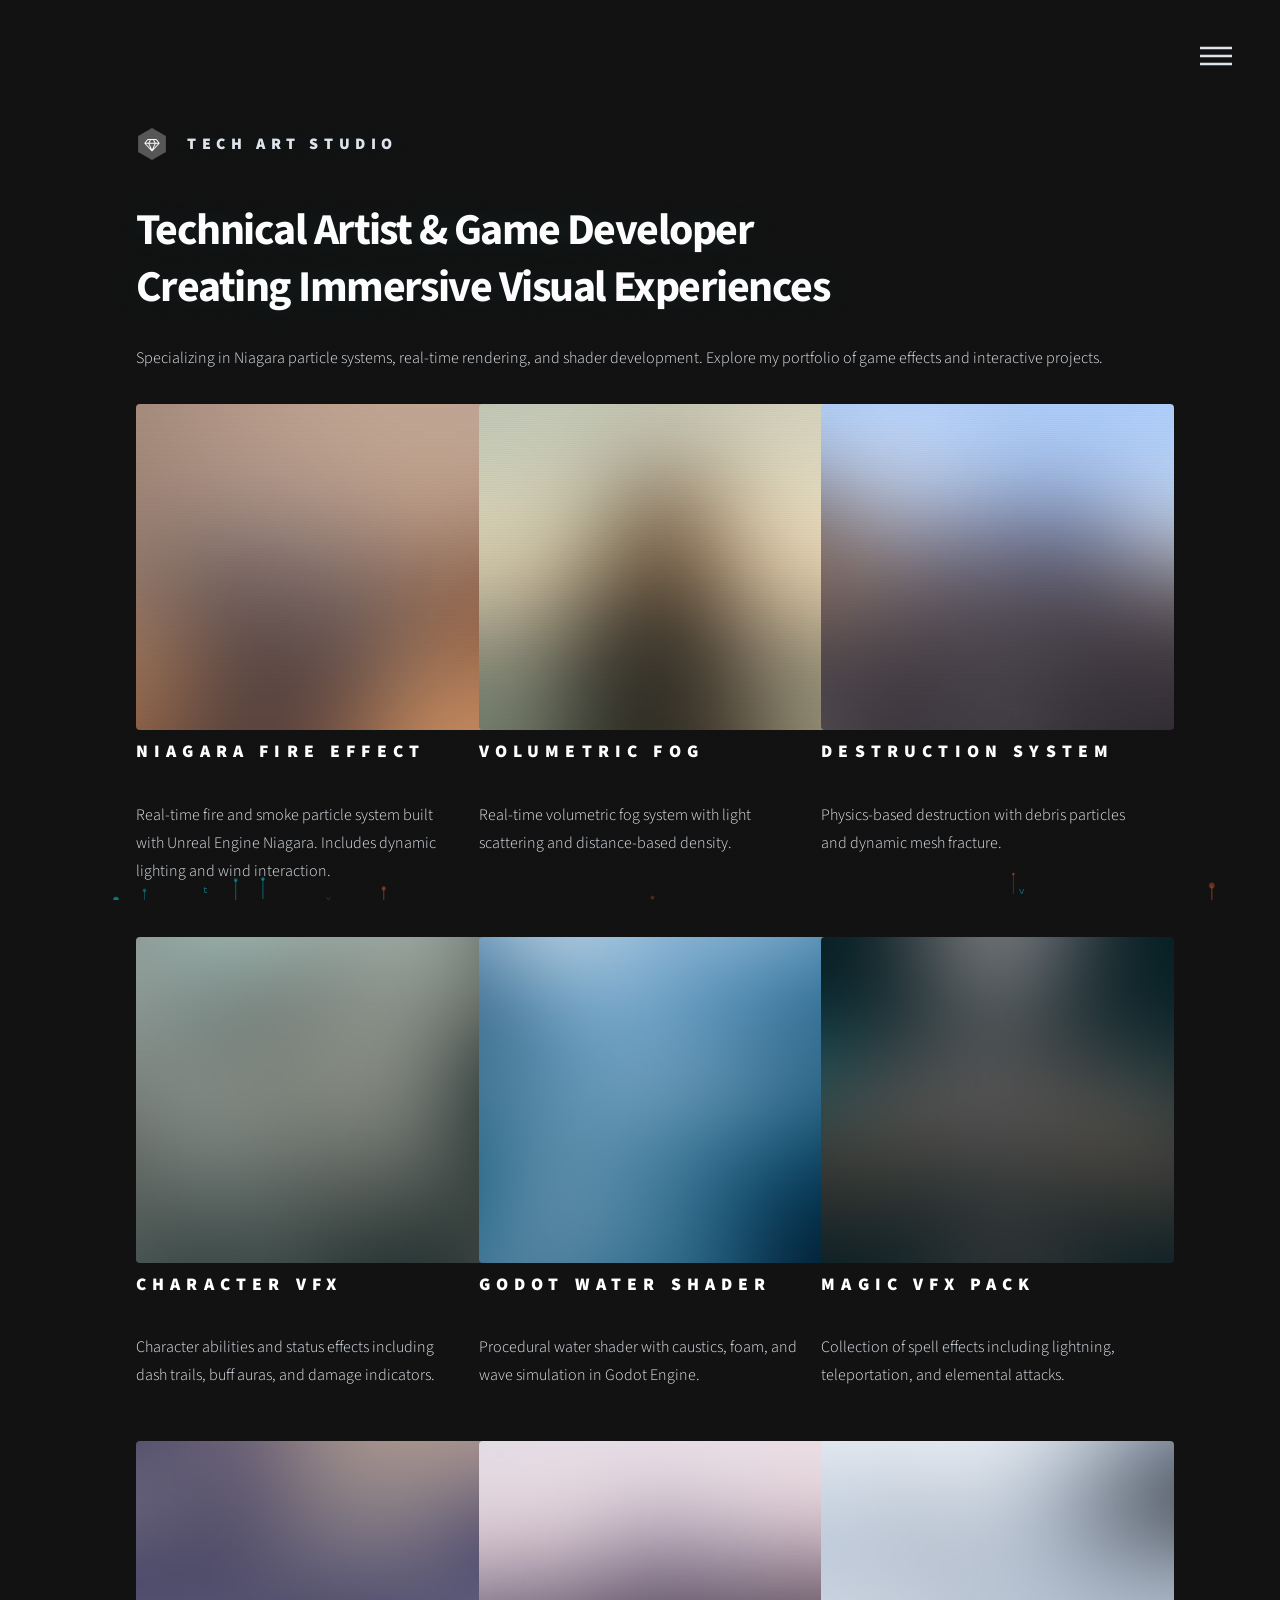
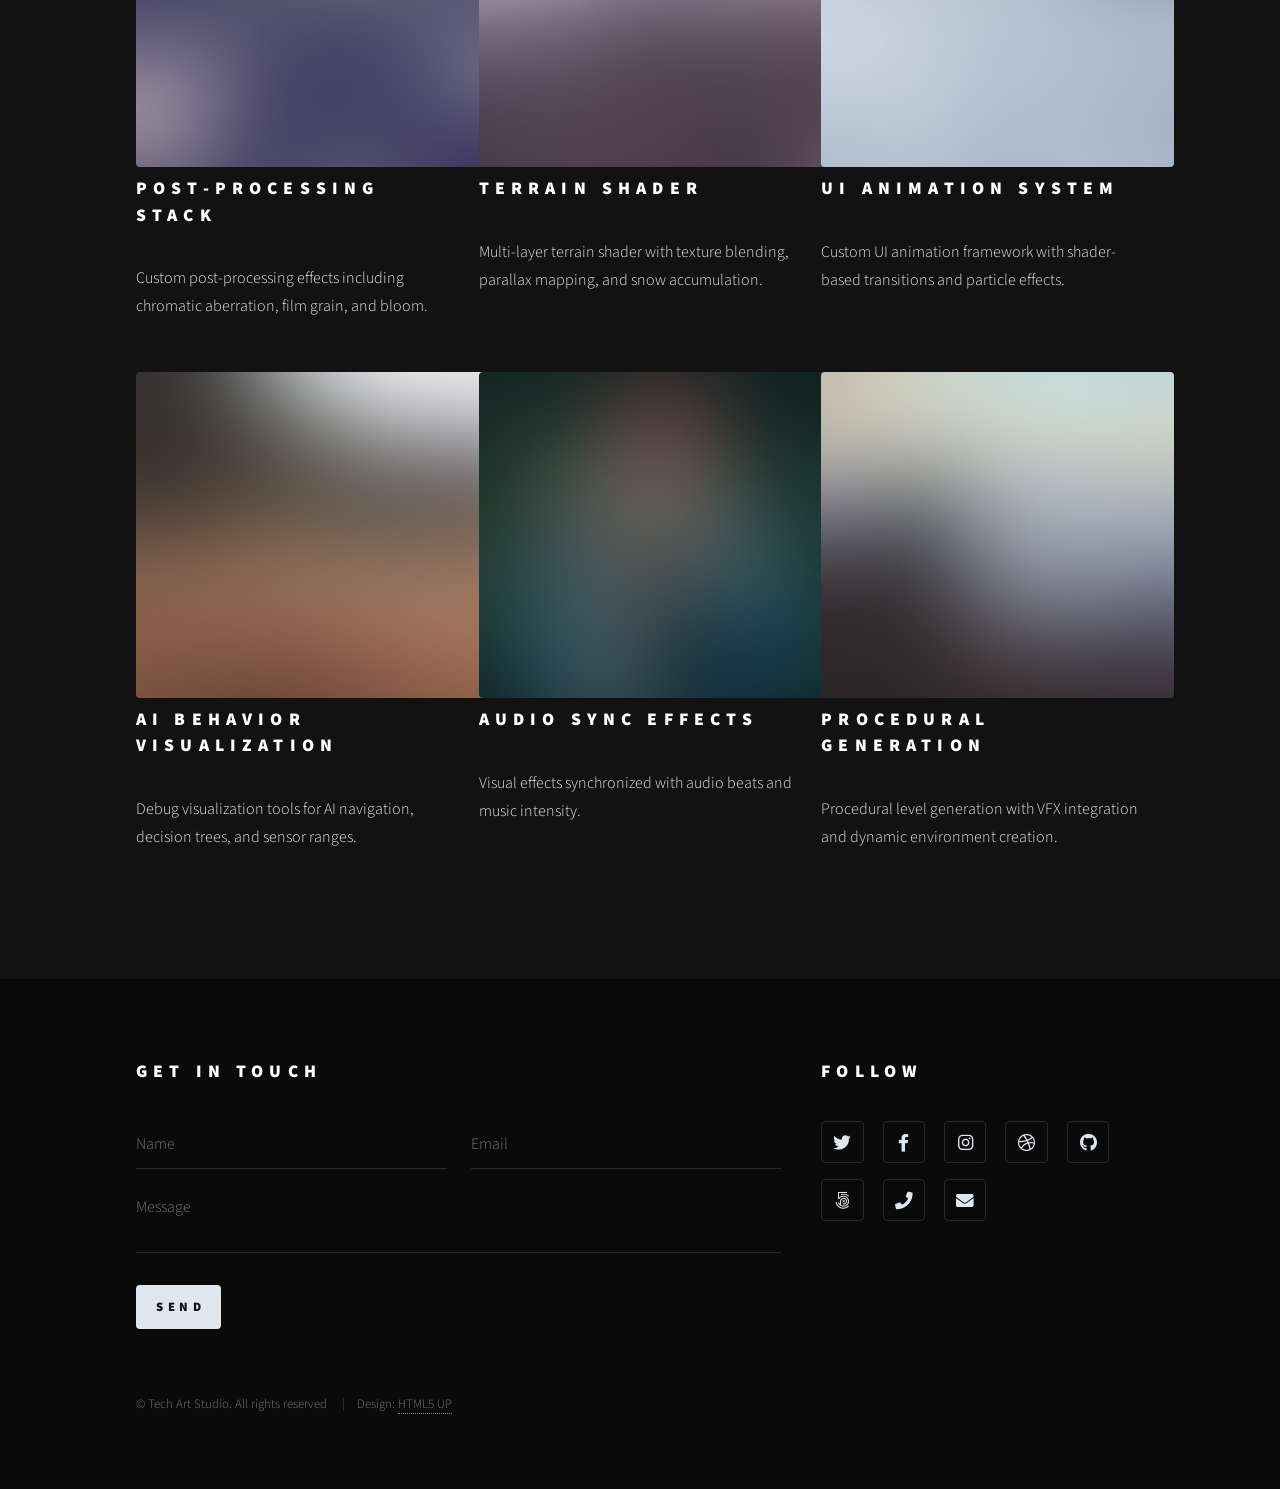
==== commit 778230dd: "second commit" ====
--- a/index.html
+++ b/index.html
@@ -1,18 +1,65 @@
 <!DOCTYPE HTML>
 <!--
-	Phantom by HTML5 UP
+	Tech Art Portfolio - Dark Tech Theme
+	Based on Phantom by HTML5 UP
 	html5up.net | @ajlkn
 	Free for personal and commercial use under the CCA 3.0 license (html5up.net/license)
+	
+	=========================================
+	          素材替换指南 (Asset Guide)
+	=========================================
+	
+	【目录结构】
+	images/
+	├── projects/       # 项目卡片缩略图 (首页网格卡片)
+	│   ├── ue5_niagara_fire.jpg
+	│   ├── godot_water_shader.jpg
+	│   └── ...
+	├── comparisons/    # 渲染对比图 (图片对比组件)
+	│   ├── npr_before.jpg
+	│   ├── npr_after.jpg
+	│   └── ...
+	├── showcase/       # 特效展示大图 (全屏展示组件)
+	│   ├── niagara_fire_demo.jpg
+	│   ├── magic_vfx_showcase.jpg
+	│   └── ...
+	├── ui/             # UI 素材 (Logo、图标等)
+	│   ├── logo.svg
+	│   └── ...
+	└── picXX.jpg       # 旧版图片 (兼容保留)
+	
+	【路径引用规则】
+	1. 所有 HTML 文件都在项目根目录，使用相对路径
+	2. 图片路径格式: images/[文件夹]/[文件名]
+	   例: <img src="images/projects/ue5_fire.jpg" />
+	3. CSS/JS 文件路径: assets/css/ 或 assets/js/
+	   例: <link rel="stylesheet" href="assets/css/main.css" />
+	
+	【命名规范】
+	- 使用小写字母和下划线: ue5_niagara_fire.jpg
+	- 按技术栈分类: godot_*, ue5_*, cplusplus_*
+	- 对比图用 _before/_after 后缀
+	
+	【新增项目流程】
+	1. 在 images/projects/ 放入项目缩略图
+	2. 在 images/showcase/ 放入展示大图
+	3. 在 images/comparisons/ 放入对比图(如有)
+	4. 在 index.html 复制卡片模板，填写路径
 -->
 <html>
 	<head>
-		<title>Phantom by HTML5 UP</title>
+		<!-- TODO: 修改网站标题 -->
+		<title>Tech Art Portfolio - Game Developer</title>
 		<meta charset="utf-8" />
 		<meta name="viewport" content="width=device-width, initial-scale=1, user-scalable=no" />
 		<link rel="stylesheet" href="assets/css/main.css" />
 		<noscript><link rel="stylesheet" href="assets/css/noscript.css" /></noscript>
 	</head>
 	<body class="is-preload">
+		<!-- Engine Style Dynamic Background -->
+			<canvas id="engine-bg"></canvas>
+			<div class="grid-overlay"></div>
+
 		<!-- Wrapper -->
 			<div id="wrapper">
 
@@ -22,7 +69,10 @@
 
 							<!-- Logo -->
 								<a href="index.html" class="logo">
-									<span class="symbol"><img src="images/logo.svg" alt="" /></span><span class="title">Phantom</span>
+									<!-- TODO: 修改 Logo 图片路径 -->
+									<span class="symbol"><img src="images/logo.svg" alt="" /></span>
+									<!-- TODO: 修改 Logo 文字 -->
+									<span class="title">Tech Art Studio</span>
 								</a>
 
 							<!-- Nav -->
@@ -40,154 +90,296 @@
 						<h2>Menu</h2>
 						<ul>
 							<li><a href="index.html">Home</a></li>
-							<li><a href="generic.html">Ipsum veroeros</a></li>
-							<li><a href="generic.html">Tempus etiam</a></li>
-							<li><a href="generic.html">Consequat dolor</a></li>
-							<li><a href="elements.html">Elements</a></li>
+							<!-- TODO: 修改导航链接和文字 -->
+							<li><a href="generic.html">Niagara Effects</a></li>
+							<li><a href="generic.html">Godot Projects</a></li>
+							<li><a href="generic.html">Technical Art</a></li>
+							<li><a href="generic.html">Contact</a></li>
 						</ul>
 					</nav>
 
-				<!-- Main -->
+				<!-- Main Content -->
 					<div id="main">
 						<div class="inner">
 							<header>
-								<h1>This is Phantom, a free, fully responsive site<br />
-								template designed by <a href="http://html5up.net">HTML5 UP</a>.</h1>
-								<p>Etiam quis viverra lorem, in semper lorem. Sed nisl arcu euismod sit amet nisi euismod sed cursus arcu elementum ipsum arcu vivamus quis venenatis orci lorem ipsum et magna feugiat veroeros aliquam. Lorem ipsum dolor sit amet nullam dolore.</p>
+								<!-- TODO: 修改页面主标题 -->
+								<h1>Technical Artist & Game Developer<br />
+								Creating Immersive Visual Experiences</h1>
+								<!-- TODO: 修改页面副标题描述 -->
+								<p>Specializing in Niagara particle systems, real-time rendering, and shader development. Explore my portfolio of game effects and interactive projects.</p>
 							</header>
 							<section class="tiles">
+
+<!-- ============================================================================ -->
+<!--                              分类区块：UE5 引擎与底层逻辑                          -->
+<!-- ============================================================================ -->
+<!-- 此区域放置 UE5、Niagara、C++ 底层逻辑相关项目 -->
+<!-- ============================================================================ -->
+
+								<!-- UE5 - Niagara Fire Effect -->
 								<article class="style1">
-									<span class="image">
-										<img src="images/pic01.jpg" alt="" />
-									</span>
-									<a href="generic.html">
-										<h2>Magna</h2>
-										<div class="content">
-											<p>Sed nisl arcu euismod sit amet nisi lorem etiam dolor veroeros et feugiat.</p>
-										</div>
-									</a>
-								</article>
+									<div class="card-container">
+										<span class="image">
+											<!-- TODO: 填入项目图片路径 -->
+											<img src="images/pic01.jpg" alt="" />
+											<div class="card-glow"></div>
+											<div class="card-border"></div>
+										</span>
+										<!-- TODO: 填入项目详情页面链接 -->
+										<a href="generic.html">
+											<!-- TODO: 填入项目标题 -->
+											<h2>Niagara Fire Effect</h2>
+											<div class="content">
+												<!-- TODO: 填入项目描述 -->
+												<p>Real-time fire and smoke particle system built with Unreal Engine Niagara. Includes dynamic lighting and wind interaction.</p>
+											</div>
+										</a>
+									</div>
+								</article>
+
+								<!-- UE5 - Volumetric Fog -->
+								<article class="style4">
+									<div class="card-container">
+										<span class="image">
+											<!-- TODO: 填入项目图片路径 -->
+											<img src="images/pic04.jpg" alt="" />
+											<div class="card-glow"></div>
+											<div class="card-border"></div>
+										</span>
+										<!-- TODO: 填入项目详情页面链接 -->
+										<a href="generic.html">
+											<!-- TODO: 填入项目标题 -->
+											<h2>Volumetric Fog</h2>
+											<div class="content">
+												<!-- TODO: 填入项目描述 -->
+												<p>Real-time volumetric fog system with light scattering and distance-based density.</p>
+											</div>
+										</a>
+									</div>
+								</article>
+
+								<!-- UE5 - Destruction System -->
+								<article class="style6">
+									<div class="card-container">
+										<span class="image">
+											<!-- TODO: 填入项目图片路径 -->
+											<img src="images/pic06.jpg" alt="" />
+											<div class="card-glow"></div>
+											<div class="card-border"></div>
+										</span>
+										<!-- TODO: 填入项目详情页面链接 -->
+										<a href="generic.html">
+											<!-- TODO: 填入项目标题 -->
+											<h2>Destruction System</h2>
+											<div class="content">
+												<!-- TODO: 填入项目描述 -->
+												<p>Physics-based destruction with debris particles and dynamic mesh fracture.</p>
+											</div>
+										</a>
+									</div>
+								</article>
+
+								<!-- UE5 - Character VFX -->
 								<article class="style2">
-									<span class="image">
-										<img src="images/pic02.jpg" alt="" />
-									</span>
-									<a href="generic.html">
-										<h2>Lorem</h2>
-										<div class="content">
-											<p>Sed nisl arcu euismod sit amet nisi lorem etiam dolor veroeros et feugiat.</p>
-										</div>
-									</a>
-								</article>
+									<div class="card-container">
+										<span class="image">
+											<!-- TODO: 填入项目图片路径 -->
+											<img src="images/pic07.jpg" alt="" />
+											<div class="card-glow"></div>
+											<div class="card-border"></div>
+										</span>
+										<!-- TODO: 填入项目详情页面链接 -->
+										<a href="generic.html">
+											<!-- TODO: 填入项目标题 -->
+											<h2>Character VFX</h2>
+											<div class="content">
+												<!-- TODO: 填入项目描述 -->
+												<p>Character abilities and status effects including dash trails, buff auras, and damage indicators.</p>
+											</div>
+										</a>
+									</div>
+								</article>
+
+<!-- ============================================================================ -->
+<!--                            分类区块：Godot 渲染与 TA 技术                         -->
+<!-- ============================================================================ -->
+<!-- 此区域放置 Godot、Shader、实时渲染、TA 工具相关项目 -->
+<!-- ============================================================================ -->
+
+								<!-- Godot - Water Shader -->
+								<article class="style2">
+									<div class="card-container">
+										<span class="image">
+											<!-- TODO: 填入项目图片路径 -->
+											<img src="images/pic02.jpg" alt="" />
+											<div class="card-glow"></div>
+											<div class="card-border"></div>
+										</span>
+										<!-- TODO: 填入项目详情页面链接 -->
+										<a href="generic.html">
+											<!-- TODO: 填入项目标题 -->
+											<h2>Godot Water Shader</h2>
+											<div class="content">
+												<!-- TODO: 填入项目描述 -->
+												<p>Procedural water shader with caustics, foam, and wave simulation in Godot Engine.</p>
+											</div>
+										</a>
+									</div>
+								</article>
+
+								<!-- TA - Magic VFX Pack -->
 								<article class="style3">
-									<span class="image">
-										<img src="images/pic03.jpg" alt="" />
-									</span>
-									<a href="generic.html">
-										<h2>Feugiat</h2>
-										<div class="content">
-											<p>Sed nisl arcu euismod sit amet nisi lorem etiam dolor veroeros et feugiat.</p>
-										</div>
-									</a>
-								</article>
+									<div class="card-container">
+										<span class="image">
+											<!-- TODO: 填入项目图片路径 -->
+											<img src="images/pic03.jpg" alt="" />
+											<div class="card-glow"></div>
+											<div class="card-border"></div>
+										</span>
+										<!-- TODO: 填入项目详情页面链接 -->
+										<a href="generic.html">
+											<!-- TODO: 填入项目标题 -->
+											<h2>Magic VFX Pack</h2>
+											<div class="content">
+												<!-- TODO: 填入项目描述 -->
+												<p>Collection of spell effects including lightning, teleportation, and elemental attacks.</p>
+											</div>
+										</a>
+									</div>
+								</article>
+
+								<!-- TA - Post-Processing Stack -->
+								<article class="style3">
+									<div class="card-container">
+										<span class="image">
+											<!-- TODO: 填入项目图片路径 -->
+											<img src="images/pic08.jpg" alt="" />
+											<div class="card-glow"></div>
+											<div class="card-border"></div>
+										</span>
+										<!-- TODO: 填入项目详情页面链接 -->
+										<a href="generic.html">
+											<!-- TODO: 填入项目标题 -->
+											<h2>Post-Processing Stack</h2>
+											<div class="content">
+												<!-- TODO: 填入项目描述 -->
+												<p>Custom post-processing effects including chromatic aberration, film grain, and bloom.</p>
+											</div>
+										</a>
+									</div>
+								</article>
+
+								<!-- TA - Terrain Shader -->
+								<article class="style1">
+									<div class="card-container">
+										<span class="image">
+											<!-- TODO: 填入项目图片路径 -->
+											<img src="images/pic09.jpg" alt="" />
+											<div class="card-glow"></div>
+											<div class="card-border"></div>
+										</span>
+										<!-- TODO: 填入项目详情页面链接 -->
+										<a href="generic.html">
+											<!-- TODO: 填入项目标题 -->
+											<h2>Terrain Shader</h2>
+											<div class="content">
+												<!-- TODO: 填入项目描述 -->
+												<p>Multi-layer terrain shader with texture blending, parallax mapping, and snow accumulation.</p>
+											</div>
+										</a>
+									</div>
+								</article>
+
+<!-- ============================================================================ -->
+<!--                          分类区块：AIGC 自动化工作流                             -->
+<!-- ============================================================================ -->
+<!-- 此区域放置 AI 工具、自动化脚本、工作流优化相关项目 -->
+<!-- ============================================================================ -->
+
+								<!-- AIGC - UI Animation System -->
+								<article class="style5">
+									<div class="card-container">
+										<span class="image">
+											<!-- TODO: 填入项目图片路径 -->
+											<img src="images/pic05.jpg" alt="" />
+											<div class="card-glow"></div>
+											<div class="card-border"></div>
+										</span>
+										<!-- TODO: 填入项目详情页面链接 -->
+										<a href="generic.html">
+											<!-- TODO: 填入项目标题 -->
+											<h2>UI Animation System</h2>
+											<div class="content">
+												<!-- TODO: 填入项目描述 -->
+												<p>Custom UI animation framework with shader-based transitions and particle effects.</p>
+											</div>
+										</a>
+									</div>
+								</article>
+
+								<!-- AIGC - AI Behavior Visualization -->
+								<article class="style5">
+									<div class="card-container">
+										<span class="image">
+											<!-- TODO: 填入项目图片路径 -->
+											<img src="images/pic10.jpg" alt="" />
+											<div class="card-glow"></div>
+											<div class="card-border"></div>
+										</span>
+										<!-- TODO: 填入项目详情页面链接 -->
+										<a href="generic.html">
+											<!-- TODO: 填入项目标题 -->
+											<h2>AI Behavior Visualization</h2>
+											<div class="content">
+												<!-- TODO: 填入项目描述 -->
+												<p>Debug visualization tools for AI navigation, decision trees, and sensor ranges.</p>
+											</div>
+										</a>
+									</div>
+								</article>
+
+								<!-- AIGC - Audio Sync Effects -->
+								<article class="style6">
+									<div class="card-container">
+										<span class="image">
+											<!-- TODO: 填入项目图片路径 -->
+											<img src="images/pic11.jpg" alt="" />
+											<div class="card-glow"></div>
+											<div class="card-border"></div>
+										</span>
+										<!-- TODO: 填入项目详情页面链接 -->
+										<a href="generic.html">
+											<!-- TODO: 填入项目标题 -->
+											<h2>Audio Sync Effects</h2>
+											<div class="content">
+												<!-- TODO: 填入项目描述 -->
+												<p>Visual effects synchronized with audio beats and music intensity.</p>
+											</div>
+										</a>
+									</div>
+								</article>
+
+								<!-- AIGC - Procedural Generation -->
 								<article class="style4">
-									<span class="image">
-										<img src="images/pic04.jpg" alt="" />
-									</span>
-									<a href="generic.html">
-										<h2>Tempus</h2>
-										<div class="content">
-											<p>Sed nisl arcu euismod sit amet nisi lorem etiam dolor veroeros et feugiat.</p>
-										</div>
-									</a>
-								</article>
-								<article class="style5">
-									<span class="image">
-										<img src="images/pic05.jpg" alt="" />
-									</span>
-									<a href="generic.html">
-										<h2>Aliquam</h2>
-										<div class="content">
-											<p>Sed nisl arcu euismod sit amet nisi lorem etiam dolor veroeros et feugiat.</p>
-										</div>
-									</a>
-								</article>
-								<article class="style6">
-									<span class="image">
-										<img src="images/pic06.jpg" alt="" />
-									</span>
-									<a href="generic.html">
-										<h2>Veroeros</h2>
-										<div class="content">
-											<p>Sed nisl arcu euismod sit amet nisi lorem etiam dolor veroeros et feugiat.</p>
-										</div>
-									</a>
-								</article>
-								<article class="style2">
-									<span class="image">
-										<img src="images/pic07.jpg" alt="" />
-									</span>
-									<a href="generic.html">
-										<h2>Ipsum</h2>
-										<div class="content">
-											<p>Sed nisl arcu euismod sit amet nisi lorem etiam dolor veroeros et feugiat.</p>
-										</div>
-									</a>
-								</article>
-								<article class="style3">
-									<span class="image">
-										<img src="images/pic08.jpg" alt="" />
-									</span>
-									<a href="generic.html">
-										<h2>Dolor</h2>
-										<div class="content">
-											<p>Sed nisl arcu euismod sit amet nisi lorem etiam dolor veroeros et feugiat.</p>
-										</div>
-									</a>
-								</article>
-								<article class="style1">
-									<span class="image">
-										<img src="images/pic09.jpg" alt="" />
-									</span>
-									<a href="generic.html">
-										<h2>Nullam</h2>
-										<div class="content">
-											<p>Sed nisl arcu euismod sit amet nisi lorem etiam dolor veroeros et feugiat.</p>
-										</div>
-									</a>
-								</article>
-								<article class="style5">
-									<span class="image">
-										<img src="images/pic10.jpg" alt="" />
-									</span>
-									<a href="generic.html">
-										<h2>Ultricies</h2>
-										<div class="content">
-											<p>Sed nisl arcu euismod sit amet nisi lorem etiam dolor veroeros et feugiat.</p>
-										</div>
-									</a>
-								</article>
-								<article class="style6">
-									<span class="image">
-										<img src="images/pic11.jpg" alt="" />
-									</span>
-									<a href="generic.html">
-										<h2>Dictum</h2>
-										<div class="content">
-											<p>Sed nisl arcu euismod sit amet nisi lorem etiam dolor veroeros et feugiat.</p>
-										</div>
-									</a>
-								</article>
-								<article class="style4">
-									<span class="image">
-										<img src="images/pic12.jpg" alt="" />
-									</span>
-									<a href="generic.html">
-										<h2>Pretium</h2>
-										<div class="content">
-											<p>Sed nisl arcu euismod sit amet nisi lorem etiam dolor veroeros et feugiat.</p>
-										</div>
-									</a>
-								</article>
+									<div class="card-container">
+										<span class="image">
+											<!-- TODO: 填入项目图片路径 -->
+											<img src="images/pic12.jpg" alt="" />
+											<div class="card-glow"></div>
+											<div class="card-border"></div>
+										</span>
+										<!-- TODO: 填入项目详情页面链接 -->
+										<a href="generic.html">
+											<!-- TODO: 填入项目标题 -->
+											<h2>Procedural Generation</h2>
+											<div class="content">
+												<!-- TODO: 填入项目描述 -->
+												<p>Procedural level generation with VFX integration and dynamic environment creation.</p>
+											</div>
+										</a>
+									</div>
+								</article>
+
 							</section>
 						</div>
 					</div>
@@ -196,6 +388,7 @@
 					<footer id="footer">
 						<div class="inner">
 							<section>
+								<!-- TODO: 修改联系表单标题 -->
 								<h2>Get in touch</h2>
 								<form method="post" action="#">
 									<div class="fields">
@@ -215,8 +408,10 @@
 								</form>
 							</section>
 							<section>
+								<!-- TODO: 修改社交媒体标题 -->
 								<h2>Follow</h2>
 								<ul class="icons">
+									<!-- TODO: 修改社交媒体链接 -->
 									<li><a href="#" class="icon brands style2 fa-twitter"><span class="label">Twitter</span></a></li>
 									<li><a href="#" class="icon brands style2 fa-facebook-f"><span class="label">Facebook</span></a></li>
 									<li><a href="#" class="icon brands style2 fa-instagram"><span class="label">Instagram</span></a></li>
@@ -228,7 +423,9 @@
 								</ul>
 							</section>
 							<ul class="copyright">
-								<li>&copy; Untitled. All rights reserved</li><li>Design: <a href="http://html5up.net">HTML5 UP</a></li>
+								<!-- TODO: 修改版权信息 -->
+								<li>&copy; Tech Art Studio. All rights reserved</li>
+								<li>Design: <a href="http://html5up.net">HTML5 UP</a></li>
 							</ul>
 						</div>
 					</footer>
@@ -241,6 +438,39 @@
 			<script src="assets/js/breakpoints.min.js"></script>
 			<script src="assets/js/util.js"></script>
 			<script src="assets/js/main.js"></script>
+			<script src="assets/js/engine-bg.js"></script>
+			<script src="assets/js/card-interaction.js"></script>
 
 	</body>
-</html>+</html>
+
+<!-- ============================================================================ -->
+<!--                            标准项目卡片模板（供复制使用）                          -->
+<!-- ============================================================================ -->
+<!-- 复制以下 <article> 块到对应的分类区域即可添加新项目 -->
+<!-- ============================================================================ -->
+<!-- style类可选值: style1 ~ style6，对应不同的主题色 -->
+<!-- style1: 荧光蓝 (#00f0ff) | style2: 亮橙色 (#ff6b35) -->
+<!-- style3: 青绿色 (#00d4aa) | style4: 紫色 (#8b5cf6) -->
+<!-- style5: 金黄色 (#fbbf24) | style6: 蓝色 (#3b82f6) -->
+<!-- ============================================================================ -->
+<!--
+<article class="style1">
+	<div class="card-container">
+		<span class="image">
+			<img src="images/picXX.jpg" alt="" />
+			<div class="card-glow"></div>
+			<div class="card-border"></div>
+		</span>
+		<a href="generic.html">
+			<h2>项目标题</h2>
+			<div class="content">
+				<p>项目描述...</p>
+			</div>
+		</a>
+	</div>
+</article>
+-->
+<!-- ============================================================================ -->
+<!--                              模板结束                                          -->
+<!-- ============================================================================ -->
--- a/assets/css/main.css
+++ b/assets/css/main.css
@@ -1,12 +1,11 @@
-@import url(fontawesome-all.min.css);
+@charset "UTF-8";
+@import 'fontawesome-all.min.css';
 @import url("https://fonts.googleapis.com/css?family=Source+Sans+Pro:300,700,900");
-
 /*
 	Phantom by HTML5 UP
 	html5up.net | @ajlkn
 	Free for personal and commercial use under the CCA 3.0 license (html5up.net/license)
 */
-
 html, body, div, span, applet, object,
 iframe, h1, h2, h3, h4, h5, h6, p, blockquote,
 pre, a, abbr, acronym, address, big, cite,
@@ -18,3312 +17,3529 @@
 canvas, details, embed, figure, figcaption,
 footer, header, hgroup, menu, nav, output, ruby,
 section, summary, time, mark, audio, video {
-	margin: 0;
-	padding: 0;
-	border: 0;
-	font-size: 100%;
-	font: inherit;
-	vertical-align: baseline;}
+  margin: 0;
+  padding: 0;
+  border: 0;
+  font-size: 100%;
+  font: inherit;
+  vertical-align: baseline;
+}
 
 article, aside, details, figcaption, figure,
 footer, header, hgroup, menu, nav, section {
-	display: block;}
+  display: block;
+}
 
 body {
-	line-height: 1;
+  line-height: 1;
 }
 
 ol, ul {
-	list-style: none;
+  list-style: none;
 }
 
 blockquote, q {
-	quotes: none;
-}
-
-	blockquote:before, blockquote:after, q:before, q:after {
-		content: '';
-		content: none;
-	}
+  quotes: none;
+}
+blockquote:before, blockquote:after, q:before, q:after {
+  content: "";
+  content: none;
+}
 
 table {
-	border-collapse: collapse;
-	border-spacing: 0;
+  border-collapse: collapse;
+  border-spacing: 0;
 }
 
 body {
-	-webkit-text-size-adjust: none;
+  -webkit-text-size-adjust: none;
 }
 
 mark {
-	background-color: transparent;
-	color: inherit;
+  background-color: transparent;
+  color: inherit;
 }
 
 input::-moz-focus-inner {
-	border: 0;
-	padding: 0;
+  border: 0;
+  padding: 0;
 }
 
 input, select, textarea {
-	-moz-appearance: none;
-	-webkit-appearance: none;
-	-ms-appearance: none;
-	appearance: none;
+  -moz-appearance: none;
+  -webkit-appearance: none;
+  -ms-appearance: none;
+  appearance: none;
 }
 
 /* Basic */
-
-	@-ms-viewport {
-		width: device-width;
-	}
-
-	body {
-		-ms-overflow-style: scrollbar;
-	}
-
-	@media screen and (max-width: 480px) {
-
-		html, body {
-			min-width: 320px;
-		}
-
-	}
-
-	html {
-		box-sizing: border-box;
-	}
-
-	*, *:before, *:after {
-		box-sizing: inherit;
-	}
-
-	body {
-		background: #ffffff;
-	}
-
-		body.is-preload *, body.is-preload *:before, body.is-preload *:after {
-			-moz-animation: none !important;
-			-webkit-animation: none !important;
-			-ms-animation: none !important;
-			animation: none !important;
-			-moz-transition: none !important;
-			-webkit-transition: none !important;
-			-ms-transition: none !important;
-			transition: none !important;
-		}
+@-ms-viewport {
+  width: device-width;
+}
+body {
+  -ms-overflow-style: scrollbar;
+}
+
+@media screen and (max-width: 480px) {
+  html, body {
+    min-width: 320px;
+  }
+}
+html {
+  box-sizing: border-box;
+}
+
+*, *:before, *:after {
+  box-sizing: inherit;
+}
+
+body {
+  background: #121212;
+}
+body.is-preload *, body.is-preload *:before, body.is-preload *:after {
+  -moz-animation: none !important;
+  -webkit-animation: none !important;
+  -ms-animation: none !important;
+  animation: none !important;
+  -moz-transition: none !important;
+  -webkit-transition: none !important;
+  -ms-transition: none !important;
+  transition: none !important;
+}
 
 /* Type */
-
-	body, input, select, textarea {
-		color: #585858;
-		font-family: "Source Sans Pro", Helvetica, sans-serif;
-		font-size: 16pt;
-		font-weight: 300;
-		line-height: 1.75;
-	}
-
-		@media screen and (max-width: 1680px) {
-
-			body, input, select, textarea {
-				font-size: 14pt;
-			}
-
-		}
-
-		@media screen and (max-width: 1280px) {
-
-			body, input, select, textarea {
-				font-size: 12pt;
-			}
-
-		}
-
-	a {
-		-moz-transition: border-bottom-color 0.2s ease, color 0.2s ease;
-		-webkit-transition: border-bottom-color 0.2s ease, color 0.2s ease;
-		-ms-transition: border-bottom-color 0.2s ease, color 0.2s ease;
-		transition: border-bottom-color 0.2s ease, color 0.2s ease;
-		text-decoration: none;
-		color: #585858;
-		border-bottom: dotted 1px rgba(88, 88, 88, 0.5);
-	}
-
-		a:hover {
-			border-bottom-color: transparent;
-			color: #f2849e !important;
-		}
-
-	strong, b {
-		font-weight: 900;
-	}
-
-	em, i {
-		font-style: italic;
-	}
-
-	p {
-		margin: 0 0 2em 0;
-	}
-
-	h1 {
-		font-size: 2.75em;
-		font-weight: 700;
-		line-height: 1.3;
-		margin: 0 0 1em 0;
-		letter-spacing: -0.035em;
-	}
-
-		h1 a {
-			color: inherit;
-		}
-
-		@media screen and (max-width: 736px) {
-
-			h1 {
-				font-size: 2em;
-				margin: 0 0 1em 0;
-			}
-
-		}
-
-		@media screen and (max-width: 360px) {
-
-			h1 {
-				font-size: 1.75em;
-			}
-
-		}
-
-	h2, h3, h4, h5, h6 {
-		font-weight: 900;
-		line-height: 1.5;
-		margin: 0 0 2em 0;
-		text-transform: uppercase;
-		letter-spacing: 0.35em;
-	}
-
-		h2 a, h3 a, h4 a, h5 a, h6 a {
-			color: inherit;
-		}
-
-	h2 {
-		font-size: 1.1em;
-	}
-
-	h3 {
-		font-size: 1em;
-	}
-
-	h4 {
-		font-size: 0.8em;
-	}
-
-	h5 {
-		font-size: 0.8em;
-	}
-
-	h6 {
-		font-size: 0.8em;
-	}
-
-	@media screen and (max-width: 980px) {
-
-		h1 br, h2 br, h3 br, h4 br, h5 br, h6 br {
-			display: none;
-		}
-
-	}
-
-	@media screen and (max-width: 736px) {
-
-		h2 {
-			font-size: 1em;
-		}
-
-		h3 {
-			font-size: 0.8em;
-		}
-
-	}
-
-	sub {
-		font-size: 0.8em;
-		position: relative;
-		top: 0.5em;
-	}
-
-	sup {
-		font-size: 0.8em;
-		position: relative;
-		top: -0.5em;
-	}
-
-	blockquote {
-		border-left: solid 4px #c9c9c9;
-		font-style: italic;
-		margin: 0 0 2em 0;
-		padding: 0.5em 0 0.5em 2em;
-	}
-
-	code {
-		background: rgba(144, 144, 144, 0.075);
-		border-radius: 4px;
-		border: solid 1px #c9c9c9;
-		font-family: "Courier New", monospace;
-		font-size: 0.9em;
-		margin: 0 0.25em;
-		padding: 0.25em 0.65em;
-	}
-
-	pre {
-		-webkit-overflow-scrolling: touch;
-		font-family: "Courier New", monospace;
-		font-size: 0.9em;
-		margin: 0 0 2em 0;
-	}
-
-		pre code {
-			display: block;
-			line-height: 1.75;
-			padding: 1em 1.5em;
-			overflow-x: auto;
-		}
-
-	hr {
-		border: 0;
-		border-bottom: solid 1px #c9c9c9;
-		margin: 2em 0;
-	}
-
-		hr.major {
-			margin: 3em 0;
-		}
-
-	.align-left {
-		text-align: left;
-	}
-
-	.align-center {
-		text-align: center;
-	}
-
-	.align-right {
-		text-align: right;
-	}
+body, input, select, textarea {
+  color: #e0e6ed;
+  font-family: "Source Sans Pro", Helvetica, sans-serif;
+  font-size: 16pt;
+  font-weight: 300;
+  line-height: 1.75;
+}
+@media screen and (max-width: 1680px) {
+  body, input, select, textarea {
+    font-size: 14pt;
+  }
+}
+@media screen and (max-width: 1280px) {
+  body, input, select, textarea {
+    font-size: 12pt;
+  }
+}
+
+a {
+  -moz-transition: border-bottom-color 0.2s ease, color 0.2s ease;
+  -webkit-transition: border-bottom-color 0.2s ease, color 0.2s ease;
+  -ms-transition: border-bottom-color 0.2s ease, color 0.2s ease;
+  transition: border-bottom-color 0.2s ease, color 0.2s ease;
+  text-decoration: none;
+  color: #e0e6ed;
+  border-bottom: dotted 1px rgba(224, 230, 237, 0.5);
+}
+a:hover {
+  border-bottom-color: transparent;
+  color: #00f0ff !important;
+}
+
+strong, b {
+  color: #ffffff;
+  font-weight: 900;
+}
+
+em, i {
+  font-style: italic;
+}
+
+p {
+  margin: 0 0 2em 0;
+}
+
+h1 {
+  font-size: 2.75em;
+  color: #ffffff;
+  font-weight: 700;
+  line-height: 1.3;
+  margin: 0 0 1em 0;
+  letter-spacing: -0.035em;
+}
+h1 a {
+  color: inherit;
+}
+@media screen and (max-width: 736px) {
+  h1 {
+    font-size: 2em;
+    margin: 0 0 1em 0;
+  }
+}
+@media screen and (max-width: 360px) {
+  h1 {
+    font-size: 1.75em;
+  }
+}
+
+h2, h3, h4, h5, h6 {
+  color: #ffffff;
+  font-weight: 900;
+  line-height: 1.5;
+  margin: 0 0 2em 0;
+  text-transform: uppercase;
+  letter-spacing: 0.35em;
+}
+h2 a, h3 a, h4 a, h5 a, h6 a {
+  color: inherit;
+}
+
+h2 {
+  font-size: 1.1em;
+}
+
+h3 {
+  font-size: 1em;
+}
+
+h4 {
+  font-size: 0.8em;
+}
+
+h5 {
+  font-size: 0.8em;
+}
+
+h6 {
+  font-size: 0.8em;
+}
+
+@media screen and (max-width: 980px) {
+  h1 br, h2 br, h3 br, h4 br, h5 br, h6 br {
+    display: none;
+  }
+}
+@media screen and (max-width: 736px) {
+  h2 {
+    font-size: 1em;
+  }
+  h3 {
+    font-size: 0.8em;
+  }
+}
+sub {
+  font-size: 0.8em;
+  position: relative;
+  top: 0.5em;
+}
+
+sup {
+  font-size: 0.8em;
+  position: relative;
+  top: -0.5em;
+}
+
+blockquote {
+  border-left: solid 4px #2a2a2a;
+  font-style: italic;
+  margin: 0 0 2em 0;
+  padding: 0.5em 0 0.5em 2em;
+}
+
+code {
+  background: rgba(255, 255, 255, 0.05);
+  border-radius: 4px;
+  border: solid 1px #2a2a2a;
+  font-family: "Courier New", monospace;
+  font-size: 0.9em;
+  margin: 0 0.25em;
+  padding: 0.25em 0.65em;
+}
+
+pre {
+  -webkit-overflow-scrolling: touch;
+  font-family: "Courier New", monospace;
+  font-size: 0.9em;
+  margin: 0 0 2em 0;
+}
+pre code {
+  display: block;
+  line-height: 1.75;
+  padding: 1em 1.5em;
+  overflow-x: auto;
+}
+
+hr {
+  border: 0;
+  border-bottom: solid 1px #2a2a2a;
+  margin: 2em 0;
+}
+hr.major {
+  margin: 3em 0;
+}
+
+.align-left {
+  text-align: left;
+}
+
+.align-center {
+  text-align: center;
+}
+
+.align-right {
+  text-align: right;
+}
 
 /* Row */
-
-	.row {
-		display: flex;
-		flex-wrap: wrap;
-		box-sizing: border-box;
-		align-items: stretch;
-	}
-
-		.row > * {
-			box-sizing: border-box;
-		}
-
-		.row.gtr-uniform > * > :last-child {
-			margin-bottom: 0;
-		}
-
-		.row.aln-left {
-			justify-content: flex-start;
-		}
-
-		.row.aln-center {
-			justify-content: center;
-		}
-
-		.row.aln-right {
-			justify-content: flex-end;
-		}
-
-		.row.aln-top {
-			align-items: flex-start;
-		}
-
-		.row.aln-middle {
-			align-items: center;
-		}
-
-		.row.aln-bottom {
-			align-items: flex-end;
-		}
-
-		.row > .imp {
-			order: -1;
-		}
-
-		.row > .col-1 {
-			width: 8.33333%;
-		}
-
-		.row > .off-1 {
-			margin-left: 8.33333%;
-		}
-
-		.row > .col-2 {
-			width: 16.66667%;
-		}
-
-		.row > .off-2 {
-			margin-left: 16.66667%;
-		}
-
-		.row > .col-3 {
-			width: 25%;
-		}
-
-		.row > .off-3 {
-			margin-left: 25%;
-		}
-
-		.row > .col-4 {
-			width: 33.33333%;
-		}
-
-		.row > .off-4 {
-			margin-left: 33.33333%;
-		}
-
-		.row > .col-5 {
-			width: 41.66667%;
-		}
-
-		.row > .off-5 {
-			margin-left: 41.66667%;
-		}
-
-		.row > .col-6 {
-			width: 50%;
-		}
-
-		.row > .off-6 {
-			margin-left: 50%;
-		}
-
-		.row > .col-7 {
-			width: 58.33333%;
-		}
-
-		.row > .off-7 {
-			margin-left: 58.33333%;
-		}
-
-		.row > .col-8 {
-			width: 66.66667%;
-		}
-
-		.row > .off-8 {
-			margin-left: 66.66667%;
-		}
-
-		.row > .col-9 {
-			width: 75%;
-		}
-
-		.row > .off-9 {
-			margin-left: 75%;
-		}
-
-		.row > .col-10 {
-			width: 83.33333%;
-		}
-
-		.row > .off-10 {
-			margin-left: 83.33333%;
-		}
-
-		.row > .col-11 {
-			width: 91.66667%;
-		}
-
-		.row > .off-11 {
-			margin-left: 91.66667%;
-		}
-
-		.row > .col-12 {
-			width: 100%;
-		}
-
-		.row > .off-12 {
-			margin-left: 100%;
-		}
-
-		.row.gtr-0 {
-			margin-top: 0;
-			margin-left: 0em;
-		}
-
-			.row.gtr-0 > * {
-				padding: 0 0 0 0em;
-			}
-
-			.row.gtr-0.gtr-uniform {
-				margin-top: 0em;
-			}
-
-				.row.gtr-0.gtr-uniform > * {
-					padding-top: 0em;
-				}
-
-		.row.gtr-25 {
-			margin-top: 0;
-			margin-left: -0.5em;
-		}
-
-			.row.gtr-25 > * {
-				padding: 0 0 0 0.5em;
-			}
-
-			.row.gtr-25.gtr-uniform {
-				margin-top: -0.5em;
-			}
-
-				.row.gtr-25.gtr-uniform > * {
-					padding-top: 0.5em;
-				}
-
-		.row.gtr-50 {
-			margin-top: 0;
-			margin-left: -1em;
-		}
-
-			.row.gtr-50 > * {
-				padding: 0 0 0 1em;
-			}
-
-			.row.gtr-50.gtr-uniform {
-				margin-top: -1em;
-			}
-
-				.row.gtr-50.gtr-uniform > * {
-					padding-top: 1em;
-				}
-
-		.row {
-			margin-top: 0;
-			margin-left: -2em;
-		}
-
-			.row > * {
-				padding: 0 0 0 2em;
-			}
-
-			.row.gtr-uniform {
-				margin-top: -2em;
-			}
-
-				.row.gtr-uniform > * {
-					padding-top: 2em;
-				}
-
-		.row.gtr-150 {
-			margin-top: 0;
-			margin-left: -3em;
-		}
-
-			.row.gtr-150 > * {
-				padding: 0 0 0 3em;
-			}
-
-			.row.gtr-150.gtr-uniform {
-				margin-top: -3em;
-			}
-
-				.row.gtr-150.gtr-uniform > * {
-					padding-top: 3em;
-				}
-
-		.row.gtr-200 {
-			margin-top: 0;
-			margin-left: -4em;
-		}
-
-			.row.gtr-200 > * {
-				padding: 0 0 0 4em;
-			}
-
-			.row.gtr-200.gtr-uniform {
-				margin-top: -4em;
-			}
-
-				.row.gtr-200.gtr-uniform > * {
-					padding-top: 4em;
-				}
-
-		@media screen and (max-width: 1680px) {
-
-			.row {
-				display: flex;
-				flex-wrap: wrap;
-				box-sizing: border-box;
-				align-items: stretch;
-			}
-
-				.row > * {
-					box-sizing: border-box;
-				}
-
-				.row.gtr-uniform > * > :last-child {
-					margin-bottom: 0;
-				}
-
-				.row.aln-left {
-					justify-content: flex-start;
-				}
-
-				.row.aln-center {
-					justify-content: center;
-				}
-
-				.row.aln-right {
-					justify-content: flex-end;
-				}
-
-				.row.aln-top {
-					align-items: flex-start;
-				}
-
-				.row.aln-middle {
-					align-items: center;
-				}
-
-				.row.aln-bottom {
-					align-items: flex-end;
-				}
-
-				.row > .imp-xlarge {
-					order: -1;
-				}
-
-				.row > .col-1-xlarge {
-					width: 8.33333%;
-				}
-
-				.row > .off-1-xlarge {
-					margin-left: 8.33333%;
-				}
-
-				.row > .col-2-xlarge {
-					width: 16.66667%;
-				}
-
-				.row > .off-2-xlarge {
-					margin-left: 16.66667%;
-				}
-
-				.row > .col-3-xlarge {
-					width: 25%;
-				}
-
-				.row > .off-3-xlarge {
-					margin-left: 25%;
-				}
-
-				.row > .col-4-xlarge {
-					width: 33.33333%;
-				}
-
-				.row > .off-4-xlarge {
-					margin-left: 33.33333%;
-				}
-
-				.row > .col-5-xlarge {
-					width: 41.66667%;
-				}
-
-				.row > .off-5-xlarge {
-					margin-left: 41.66667%;
-				}
-
-				.row > .col-6-xlarge {
-					width: 50%;
-				}
-
-				.row > .off-6-xlarge {
-					margin-left: 50%;
-				}
-
-				.row > .col-7-xlarge {
-					width: 58.33333%;
-				}
-
-				.row > .off-7-xlarge {
-					margin-left: 58.33333%;
-				}
-
-				.row > .col-8-xlarge {
-					width: 66.66667%;
-				}
-
-				.row > .off-8-xlarge {
-					margin-left: 66.66667%;
-				}
-
-				.row > .col-9-xlarge {
-					width: 75%;
-				}
-
-				.row > .off-9-xlarge {
-					margin-left: 75%;
-				}
-
-				.row > .col-10-xlarge {
-					width: 83.33333%;
-				}
-
-				.row > .off-10-xlarge {
-					margin-left: 83.33333%;
-				}
-
-				.row > .col-11-xlarge {
-					width: 91.66667%;
-				}
-
-				.row > .off-11-xlarge {
-					margin-left: 91.66667%;
-				}
-
-				.row > .col-12-xlarge {
-					width: 100%;
-				}
-
-				.row > .off-12-xlarge {
-					margin-left: 100%;
-				}
-
-				.row.gtr-0 {
-					margin-top: 0;
-					margin-left: 0em;
-				}
-
-					.row.gtr-0 > * {
-						padding: 0 0 0 0em;
-					}
-
-					.row.gtr-0.gtr-uniform {
-						margin-top: 0em;
-					}
-
-						.row.gtr-0.gtr-uniform > * {
-							padding-top: 0em;
-						}
-
-				.row.gtr-25 {
-					margin-top: 0;
-					margin-left: -0.5em;
-				}
-
-					.row.gtr-25 > * {
-						padding: 0 0 0 0.5em;
-					}
-
-					.row.gtr-25.gtr-uniform {
-						margin-top: -0.5em;
-					}
-
-						.row.gtr-25.gtr-uniform > * {
-							padding-top: 0.5em;
-						}
-
-				.row.gtr-50 {
-					margin-top: 0;
-					margin-left: -1em;
-				}
-
-					.row.gtr-50 > * {
-						padding: 0 0 0 1em;
-					}
-
-					.row.gtr-50.gtr-uniform {
-						margin-top: -1em;
-					}
-
-						.row.gtr-50.gtr-uniform > * {
-							padding-top: 1em;
-						}
-
-				.row {
-					margin-top: 0;
-					margin-left: -2em;
-				}
-
-					.row > * {
-						padding: 0 0 0 2em;
-					}
-
-					.row.gtr-uniform {
-						margin-top: -2em;
-					}
-
-						.row.gtr-uniform > * {
-							padding-top: 2em;
-						}
-
-				.row.gtr-150 {
-					margin-top: 0;
-					margin-left: -3em;
-				}
-
-					.row.gtr-150 > * {
-						padding: 0 0 0 3em;
-					}
-
-					.row.gtr-150.gtr-uniform {
-						margin-top: -3em;
-					}
-
-						.row.gtr-150.gtr-uniform > * {
-							padding-top: 3em;
-						}
-
-				.row.gtr-200 {
-					margin-top: 0;
-					margin-left: -4em;
-				}
-
-					.row.gtr-200 > * {
-						padding: 0 0 0 4em;
-					}
-
-					.row.gtr-200.gtr-uniform {
-						margin-top: -4em;
-					}
-
-						.row.gtr-200.gtr-uniform > * {
-							padding-top: 4em;
-						}
-
-		}
-
-		@media screen and (max-width: 1280px) {
-
-			.row {
-				display: flex;
-				flex-wrap: wrap;
-				box-sizing: border-box;
-				align-items: stretch;
-			}
-
-				.row > * {
-					box-sizing: border-box;
-				}
-
-				.row.gtr-uniform > * > :last-child {
-					margin-bottom: 0;
-				}
-
-				.row.aln-left {
-					justify-content: flex-start;
-				}
-
-				.row.aln-center {
-					justify-content: center;
-				}
-
-				.row.aln-right {
-					justify-content: flex-end;
-				}
-
-				.row.aln-top {
-					align-items: flex-start;
-				}
-
-				.row.aln-middle {
-					align-items: center;
-				}
-
-				.row.aln-bottom {
-					align-items: flex-end;
-				}
-
-				.row > .imp-large {
-					order: -1;
-				}
-
-				.row > .col-1-large {
-					width: 8.33333%;
-				}
-
-				.row > .off-1-large {
-					margin-left: 8.33333%;
-				}
-
-				.row > .col-2-large {
-					width: 16.66667%;
-				}
-
-				.row > .off-2-large {
-					margin-left: 16.66667%;
-				}
-
-				.row > .col-3-large {
-					width: 25%;
-				}
-
-				.row > .off-3-large {
-					margin-left: 25%;
-				}
-
-				.row > .col-4-large {
-					width: 33.33333%;
-				}
-
-				.row > .off-4-large {
-					margin-left: 33.33333%;
-				}
-
-				.row > .col-5-large {
-					width: 41.66667%;
-				}
-
-				.row > .off-5-large {
-					margin-left: 41.66667%;
-				}
-
-				.row > .col-6-large {
-					width: 50%;
-				}
-
-				.row > .off-6-large {
-					margin-left: 50%;
-				}
-
-				.row > .col-7-large {
-					width: 58.33333%;
-				}
-
-				.row > .off-7-large {
-					margin-left: 58.33333%;
-				}
-
-				.row > .col-8-large {
-					width: 66.66667%;
-				}
-
-				.row > .off-8-large {
-					margin-left: 66.66667%;
-				}
-
-				.row > .col-9-large {
-					width: 75%;
-				}
-
-				.row > .off-9-large {
-					margin-left: 75%;
-				}
-
-				.row > .col-10-large {
-					width: 83.33333%;
-				}
-
-				.row > .off-10-large {
-					margin-left: 83.33333%;
-				}
-
-				.row > .col-11-large {
-					width: 91.66667%;
-				}
-
-				.row > .off-11-large {
-					margin-left: 91.66667%;
-				}
-
-				.row > .col-12-large {
-					width: 100%;
-				}
-
-				.row > .off-12-large {
-					margin-left: 100%;
-				}
-
-				.row.gtr-0 {
-					margin-top: 0;
-					margin-left: 0em;
-				}
-
-					.row.gtr-0 > * {
-						padding: 0 0 0 0em;
-					}
-
-					.row.gtr-0.gtr-uniform {
-						margin-top: 0em;
-					}
-
-						.row.gtr-0.gtr-uniform > * {
-							padding-top: 0em;
-						}
-
-				.row.gtr-25 {
-					margin-top: 0;
-					margin-left: -0.5em;
-				}
-
-					.row.gtr-25 > * {
-						padding: 0 0 0 0.5em;
-					}
-
-					.row.gtr-25.gtr-uniform {
-						margin-top: -0.5em;
-					}
-
-						.row.gtr-25.gtr-uniform > * {
-							padding-top: 0.5em;
-						}
-
-				.row.gtr-50 {
-					margin-top: 0;
-					margin-left: -1em;
-				}
-
-					.row.gtr-50 > * {
-						padding: 0 0 0 1em;
-					}
-
-					.row.gtr-50.gtr-uniform {
-						margin-top: -1em;
-					}
-
-						.row.gtr-50.gtr-uniform > * {
-							padding-top: 1em;
-						}
-
-				.row {
-					margin-top: 0;
-					margin-left: -2em;
-				}
-
-					.row > * {
-						padding: 0 0 0 2em;
-					}
-
-					.row.gtr-uniform {
-						margin-top: -2em;
-					}
-
-						.row.gtr-uniform > * {
-							padding-top: 2em;
-						}
-
-				.row.gtr-150 {
-					margin-top: 0;
-					margin-left: -3em;
-				}
-
-					.row.gtr-150 > * {
-						padding: 0 0 0 3em;
-					}
-
-					.row.gtr-150.gtr-uniform {
-						margin-top: -3em;
-					}
-
-						.row.gtr-150.gtr-uniform > * {
-							padding-top: 3em;
-						}
-
-				.row.gtr-200 {
-					margin-top: 0;
-					margin-left: -4em;
-				}
-
-					.row.gtr-200 > * {
-						padding: 0 0 0 4em;
-					}
-
-					.row.gtr-200.gtr-uniform {
-						margin-top: -4em;
-					}
-
-						.row.gtr-200.gtr-uniform > * {
-							padding-top: 4em;
-						}
-
-		}
-
-		@media screen and (max-width: 980px) {
-
-			.row {
-				display: flex;
-				flex-wrap: wrap;
-				box-sizing: border-box;
-				align-items: stretch;
-			}
-
-				.row > * {
-					box-sizing: border-box;
-				}
-
-				.row.gtr-uniform > * > :last-child {
-					margin-bottom: 0;
-				}
-
-				.row.aln-left {
-					justify-content: flex-start;
-				}
-
-				.row.aln-center {
-					justify-content: center;
-				}
-
-				.row.aln-right {
-					justify-content: flex-end;
-				}
-
-				.row.aln-top {
-					align-items: flex-start;
-				}
-
-				.row.aln-middle {
-					align-items: center;
-				}
-
-				.row.aln-bottom {
-					align-items: flex-end;
-				}
-
-				.row > .imp-medium {
-					order: -1;
-				}
-
-				.row > .col-1-medium {
-					width: 8.33333%;
-				}
-
-				.row > .off-1-medium {
-					margin-left: 8.33333%;
-				}
-
-				.row > .col-2-medium {
-					width: 16.66667%;
-				}
-
-				.row > .off-2-medium {
-					margin-left: 16.66667%;
-				}
-
-				.row > .col-3-medium {
-					width: 25%;
-				}
-
-				.row > .off-3-medium {
-					margin-left: 25%;
-				}
-
-				.row > .col-4-medium {
-					width: 33.33333%;
-				}
-
-				.row > .off-4-medium {
-					margin-left: 33.33333%;
-				}
-
-				.row > .col-5-medium {
-					width: 41.66667%;
-				}
-
-				.row > .off-5-medium {
-					margin-left: 41.66667%;
-				}
-
-				.row > .col-6-medium {
-					width: 50%;
-				}
-
-				.row > .off-6-medium {
-					margin-left: 50%;
-				}
-
-				.row > .col-7-medium {
-					width: 58.33333%;
-				}
-
-				.row > .off-7-medium {
-					margin-left: 58.33333%;
-				}
-
-				.row > .col-8-medium {
-					width: 66.66667%;
-				}
-
-				.row > .off-8-medium {
-					margin-left: 66.66667%;
-				}
-
-				.row > .col-9-medium {
-					width: 75%;
-				}
-
-				.row > .off-9-medium {
-					margin-left: 75%;
-				}
-
-				.row > .col-10-medium {
-					width: 83.33333%;
-				}
-
-				.row > .off-10-medium {
-					margin-left: 83.33333%;
-				}
-
-				.row > .col-11-medium {
-					width: 91.66667%;
-				}
-
-				.row > .off-11-medium {
-					margin-left: 91.66667%;
-				}
-
-				.row > .col-12-medium {
-					width: 100%;
-				}
-
-				.row > .off-12-medium {
-					margin-left: 100%;
-				}
-
-				.row.gtr-0 {
-					margin-top: 0;
-					margin-left: 0em;
-				}
-
-					.row.gtr-0 > * {
-						padding: 0 0 0 0em;
-					}
-
-					.row.gtr-0.gtr-uniform {
-						margin-top: 0em;
-					}
-
-						.row.gtr-0.gtr-uniform > * {
-							padding-top: 0em;
-						}
-
-				.row.gtr-25 {
-					margin-top: 0;
-					margin-left: -0.375em;
-				}
-
-					.row.gtr-25 > * {
-						padding: 0 0 0 0.375em;
-					}
-
-					.row.gtr-25.gtr-uniform {
-						margin-top: -0.375em;
-					}
-
-						.row.gtr-25.gtr-uniform > * {
-							padding-top: 0.375em;
-						}
-
-				.row.gtr-50 {
-					margin-top: 0;
-					margin-left: -0.75em;
-				}
-
-					.row.gtr-50 > * {
-						padding: 0 0 0 0.75em;
-					}
-
-					.row.gtr-50.gtr-uniform {
-						margin-top: -0.75em;
-					}
-
-						.row.gtr-50.gtr-uniform > * {
-							padding-top: 0.75em;
-						}
-
-				.row {
-					margin-top: 0;
-					margin-left: -1.5em;
-				}
-
-					.row > * {
-						padding: 0 0 0 1.5em;
-					}
-
-					.row.gtr-uniform {
-						margin-top: -1.5em;
-					}
-
-						.row.gtr-uniform > * {
-							padding-top: 1.5em;
-						}
-
-				.row.gtr-150 {
-					margin-top: 0;
-					margin-left: -2.25em;
-				}
-
-					.row.gtr-150 > * {
-						padding: 0 0 0 2.25em;
-					}
-
-					.row.gtr-150.gtr-uniform {
-						margin-top: -2.25em;
-					}
-
-						.row.gtr-150.gtr-uniform > * {
-							padding-top: 2.25em;
-						}
-
-				.row.gtr-200 {
-					margin-top: 0;
-					margin-left: -3em;
-				}
-
-					.row.gtr-200 > * {
-						padding: 0 0 0 3em;
-					}
-
-					.row.gtr-200.gtr-uniform {
-						margin-top: -3em;
-					}
-
-						.row.gtr-200.gtr-uniform > * {
-							padding-top: 3em;
-						}
-
-		}
-
-		@media screen and (max-width: 736px) {
-
-			.row {
-				display: flex;
-				flex-wrap: wrap;
-				box-sizing: border-box;
-				align-items: stretch;
-			}
-
-				.row > * {
-					box-sizing: border-box;
-				}
-
-				.row.gtr-uniform > * > :last-child {
-					margin-bottom: 0;
-				}
-
-				.row.aln-left {
-					justify-content: flex-start;
-				}
-
-				.row.aln-center {
-					justify-content: center;
-				}
-
-				.row.aln-right {
-					justify-content: flex-end;
-				}
-
-				.row.aln-top {
-					align-items: flex-start;
-				}
-
-				.row.aln-middle {
-					align-items: center;
-				}
-
-				.row.aln-bottom {
-					align-items: flex-end;
-				}
-
-				.row > .imp-small {
-					order: -1;
-				}
-
-				.row > .col-1-small {
-					width: 8.33333%;
-				}
-
-				.row > .off-1-small {
-					margin-left: 8.33333%;
-				}
-
-				.row > .col-2-small {
-					width: 16.66667%;
-				}
-
-				.row > .off-2-small {
-					margin-left: 16.66667%;
-				}
-
-				.row > .col-3-small {
-					width: 25%;
-				}
-
-				.row > .off-3-small {
-					margin-left: 25%;
-				}
-
-				.row > .col-4-small {
-					width: 33.33333%;
-				}
-
-				.row > .off-4-small {
-					margin-left: 33.33333%;
-				}
-
-				.row > .col-5-small {
-					width: 41.66667%;
-				}
-
-				.row > .off-5-small {
-					margin-left: 41.66667%;
-				}
-
-				.row > .col-6-small {
-					width: 50%;
-				}
-
-				.row > .off-6-small {
-					margin-left: 50%;
-				}
-
-				.row > .col-7-small {
-					width: 58.33333%;
-				}
-
-				.row > .off-7-small {
-					margin-left: 58.33333%;
-				}
-
-				.row > .col-8-small {
-					width: 66.66667%;
-				}
-
-				.row > .off-8-small {
-					margin-left: 66.66667%;
-				}
-
-				.row > .col-9-small {
-					width: 75%;
-				}
-
-				.row > .off-9-small {
-					margin-left: 75%;
-				}
-
-				.row > .col-10-small {
-					width: 83.33333%;
-				}
-
-				.row > .off-10-small {
-					margin-left: 83.33333%;
-				}
-
-				.row > .col-11-small {
-					width: 91.66667%;
-				}
-
-				.row > .off-11-small {
-					margin-left: 91.66667%;
-				}
-
-				.row > .col-12-small {
-					width: 100%;
-				}
-
-				.row > .off-12-small {
-					margin-left: 100%;
-				}
-
-				.row.gtr-0 {
-					margin-top: 0;
-					margin-left: 0em;
-				}
-
-					.row.gtr-0 > * {
-						padding: 0 0 0 0em;
-					}
-
-					.row.gtr-0.gtr-uniform {
-						margin-top: 0em;
-					}
-
-						.row.gtr-0.gtr-uniform > * {
-							padding-top: 0em;
-						}
-
-				.row.gtr-25 {
-					margin-top: 0;
-					margin-left: -0.25em;
-				}
-
-					.row.gtr-25 > * {
-						padding: 0 0 0 0.25em;
-					}
-
-					.row.gtr-25.gtr-uniform {
-						margin-top: -0.25em;
-					}
-
-						.row.gtr-25.gtr-uniform > * {
-							padding-top: 0.25em;
-						}
-
-				.row.gtr-50 {
-					margin-top: 0;
-					margin-left: -0.5em;
-				}
-
-					.row.gtr-50 > * {
-						padding: 0 0 0 0.5em;
-					}
-
-					.row.gtr-50.gtr-uniform {
-						margin-top: -0.5em;
-					}
-
-						.row.gtr-50.gtr-uniform > * {
-							padding-top: 0.5em;
-						}
-
-				.row {
-					margin-top: 0;
-					margin-left: -1em;
-				}
-
-					.row > * {
-						padding: 0 0 0 1em;
-					}
-
-					.row.gtr-uniform {
-						margin-top: -1em;
-					}
-
-						.row.gtr-uniform > * {
-							padding-top: 1em;
-						}
-
-				.row.gtr-150 {
-					margin-top: 0;
-					margin-left: -1.5em;
-				}
-
-					.row.gtr-150 > * {
-						padding: 0 0 0 1.5em;
-					}
-
-					.row.gtr-150.gtr-uniform {
-						margin-top: -1.5em;
-					}
-
-						.row.gtr-150.gtr-uniform > * {
-							padding-top: 1.5em;
-						}
-
-				.row.gtr-200 {
-					margin-top: 0;
-					margin-left: -2em;
-				}
-
-					.row.gtr-200 > * {
-						padding: 0 0 0 2em;
-					}
-
-					.row.gtr-200.gtr-uniform {
-						margin-top: -2em;
-					}
-
-						.row.gtr-200.gtr-uniform > * {
-							padding-top: 2em;
-						}
-
-		}
-
-		@media screen and (max-width: 480px) {
-
-			.row {
-				display: flex;
-				flex-wrap: wrap;
-				box-sizing: border-box;
-				align-items: stretch;
-			}
-
-				.row > * {
-					box-sizing: border-box;
-				}
-
-				.row.gtr-uniform > * > :last-child {
-					margin-bottom: 0;
-				}
-
-				.row.aln-left {
-					justify-content: flex-start;
-				}
-
-				.row.aln-center {
-					justify-content: center;
-				}
-
-				.row.aln-right {
-					justify-content: flex-end;
-				}
-
-				.row.aln-top {
-					align-items: flex-start;
-				}
-
-				.row.aln-middle {
-					align-items: center;
-				}
-
-				.row.aln-bottom {
-					align-items: flex-end;
-				}
-
-				.row > .imp-xsmall {
-					order: -1;
-				}
-
-				.row > .col-1-xsmall {
-					width: 8.33333%;
-				}
-
-				.row > .off-1-xsmall {
-					margin-left: 8.33333%;
-				}
-
-				.row > .col-2-xsmall {
-					width: 16.66667%;
-				}
-
-				.row > .off-2-xsmall {
-					margin-left: 16.66667%;
-				}
-
-				.row > .col-3-xsmall {
-					width: 25%;
-				}
-
-				.row > .off-3-xsmall {
-					margin-left: 25%;
-				}
-
-				.row > .col-4-xsmall {
-					width: 33.33333%;
-				}
-
-				.row > .off-4-xsmall {
-					margin-left: 33.33333%;
-				}
-
-				.row > .col-5-xsmall {
-					width: 41.66667%;
-				}
-
-				.row > .off-5-xsmall {
-					margin-left: 41.66667%;
-				}
-
-				.row > .col-6-xsmall {
-					width: 50%;
-				}
-
-				.row > .off-6-xsmall {
-					margin-left: 50%;
-				}
-
-				.row > .col-7-xsmall {
-					width: 58.33333%;
-				}
-
-				.row > .off-7-xsmall {
-					margin-left: 58.33333%;
-				}
-
-				.row > .col-8-xsmall {
-					width: 66.66667%;
-				}
-
-				.row > .off-8-xsmall {
-					margin-left: 66.66667%;
-				}
-
-				.row > .col-9-xsmall {
-					width: 75%;
-				}
-
-				.row > .off-9-xsmall {
-					margin-left: 75%;
-				}
-
-				.row > .col-10-xsmall {
-					width: 83.33333%;
-				}
-
-				.row > .off-10-xsmall {
-					margin-left: 83.33333%;
-				}
-
-				.row > .col-11-xsmall {
-					width: 91.66667%;
-				}
-
-				.row > .off-11-xsmall {
-					margin-left: 91.66667%;
-				}
-
-				.row > .col-12-xsmall {
-					width: 100%;
-				}
-
-				.row > .off-12-xsmall {
-					margin-left: 100%;
-				}
-
-				.row.gtr-0 {
-					margin-top: 0;
-					margin-left: 0em;
-				}
-
-					.row.gtr-0 > * {
-						padding: 0 0 0 0em;
-					}
-
-					.row.gtr-0.gtr-uniform {
-						margin-top: 0em;
-					}
-
-						.row.gtr-0.gtr-uniform > * {
-							padding-top: 0em;
-						}
-
-				.row.gtr-25 {
-					margin-top: 0;
-					margin-left: -0.25em;
-				}
-
-					.row.gtr-25 > * {
-						padding: 0 0 0 0.25em;
-					}
-
-					.row.gtr-25.gtr-uniform {
-						margin-top: -0.25em;
-					}
-
-						.row.gtr-25.gtr-uniform > * {
-							padding-top: 0.25em;
-						}
-
-				.row.gtr-50 {
-					margin-top: 0;
-					margin-left: -0.5em;
-				}
-
-					.row.gtr-50 > * {
-						padding: 0 0 0 0.5em;
-					}
-
-					.row.gtr-50.gtr-uniform {
-						margin-top: -0.5em;
-					}
-
-						.row.gtr-50.gtr-uniform > * {
-							padding-top: 0.5em;
-						}
-
-				.row {
-					margin-top: 0;
-					margin-left: -1em;
-				}
-
-					.row > * {
-						padding: 0 0 0 1em;
-					}
-
-					.row.gtr-uniform {
-						margin-top: -1em;
-					}
-
-						.row.gtr-uniform > * {
-							padding-top: 1em;
-						}
-
-				.row.gtr-150 {
-					margin-top: 0;
-					margin-left: -1.5em;
-				}
-
-					.row.gtr-150 > * {
-						padding: 0 0 0 1.5em;
-					}
-
-					.row.gtr-150.gtr-uniform {
-						margin-top: -1.5em;
-					}
-
-						.row.gtr-150.gtr-uniform > * {
-							padding-top: 1.5em;
-						}
-
-				.row.gtr-200 {
-					margin-top: 0;
-					margin-left: -2em;
-				}
-
-					.row.gtr-200 > * {
-						padding: 0 0 0 2em;
-					}
-
-					.row.gtr-200.gtr-uniform {
-						margin-top: -2em;
-					}
-
-						.row.gtr-200.gtr-uniform > * {
-							padding-top: 2em;
-						}
-
-		}
+.row {
+  display: flex;
+  flex-wrap: wrap;
+  box-sizing: border-box;
+  align-items: stretch;
+}
+.row > * {
+  box-sizing: border-box;
+}
+.row.gtr-uniform > * > :last-child {
+  margin-bottom: 0;
+}
+.row.aln-left {
+  justify-content: flex-start;
+}
+.row.aln-center {
+  justify-content: center;
+}
+.row.aln-right {
+  justify-content: flex-end;
+}
+.row.aln-top {
+  align-items: flex-start;
+}
+.row.aln-middle {
+  align-items: center;
+}
+.row.aln-bottom {
+  align-items: flex-end;
+}
+.row > .imp {
+  order: -1;
+}
+.row > .col-1 {
+  width: 8.3333333333%;
+}
+.row > .off-1 {
+  margin-left: 8.3333333333%;
+}
+.row > .col-2 {
+  width: 16.6666666667%;
+}
+.row > .off-2 {
+  margin-left: 16.6666666667%;
+}
+.row > .col-3 {
+  width: 25%;
+}
+.row > .off-3 {
+  margin-left: 25%;
+}
+.row > .col-4 {
+  width: 33.3333333333%;
+}
+.row > .off-4 {
+  margin-left: 33.3333333333%;
+}
+.row > .col-5 {
+  width: 41.6666666667%;
+}
+.row > .off-5 {
+  margin-left: 41.6666666667%;
+}
+.row > .col-6 {
+  width: 50%;
+}
+.row > .off-6 {
+  margin-left: 50%;
+}
+.row > .col-7 {
+  width: 58.3333333333%;
+}
+.row > .off-7 {
+  margin-left: 58.3333333333%;
+}
+.row > .col-8 {
+  width: 66.6666666667%;
+}
+.row > .off-8 {
+  margin-left: 66.6666666667%;
+}
+.row > .col-9 {
+  width: 75%;
+}
+.row > .off-9 {
+  margin-left: 75%;
+}
+.row > .col-10 {
+  width: 83.3333333333%;
+}
+.row > .off-10 {
+  margin-left: 83.3333333333%;
+}
+.row > .col-11 {
+  width: 91.6666666667%;
+}
+.row > .off-11 {
+  margin-left: 91.6666666667%;
+}
+.row > .col-12 {
+  width: 100%;
+}
+.row > .off-12 {
+  margin-left: 100%;
+}
+.row.gtr-0 {
+  margin-top: 0;
+  margin-left: 0em;
+}
+.row.gtr-0 > * {
+  padding: 0 0 0 0em;
+}
+.row.gtr-0.gtr-uniform {
+  margin-top: 0em;
+}
+.row.gtr-0.gtr-uniform > * {
+  padding-top: 0em;
+}
+.row.gtr-25 {
+  margin-top: 0;
+  margin-left: -0.5em;
+}
+.row.gtr-25 > * {
+  padding: 0 0 0 0.5em;
+}
+.row.gtr-25.gtr-uniform {
+  margin-top: -0.5em;
+}
+.row.gtr-25.gtr-uniform > * {
+  padding-top: 0.5em;
+}
+.row.gtr-50 {
+  margin-top: 0;
+  margin-left: -1em;
+}
+.row.gtr-50 > * {
+  padding: 0 0 0 1em;
+}
+.row.gtr-50.gtr-uniform {
+  margin-top: -1em;
+}
+.row.gtr-50.gtr-uniform > * {
+  padding-top: 1em;
+}
+.row {
+  margin-top: 0;
+  margin-left: -2em;
+}
+.row > * {
+  padding: 0 0 0 2em;
+}
+.row.gtr-uniform {
+  margin-top: -2em;
+}
+.row.gtr-uniform > * {
+  padding-top: 2em;
+}
+.row.gtr-150 {
+  margin-top: 0;
+  margin-left: -3em;
+}
+.row.gtr-150 > * {
+  padding: 0 0 0 3em;
+}
+.row.gtr-150.gtr-uniform {
+  margin-top: -3em;
+}
+.row.gtr-150.gtr-uniform > * {
+  padding-top: 3em;
+}
+.row.gtr-200 {
+  margin-top: 0;
+  margin-left: -4em;
+}
+.row.gtr-200 > * {
+  padding: 0 0 0 4em;
+}
+.row.gtr-200.gtr-uniform {
+  margin-top: -4em;
+}
+.row.gtr-200.gtr-uniform > * {
+  padding-top: 4em;
+}
+@media screen and (max-width: 1680px) {
+  .row {
+    display: flex;
+    flex-wrap: wrap;
+    box-sizing: border-box;
+    align-items: stretch;
+  }
+  .row > * {
+    box-sizing: border-box;
+  }
+  .row.gtr-uniform > * > :last-child {
+    margin-bottom: 0;
+  }
+  .row.aln-left {
+    justify-content: flex-start;
+  }
+  .row.aln-center {
+    justify-content: center;
+  }
+  .row.aln-right {
+    justify-content: flex-end;
+  }
+  .row.aln-top {
+    align-items: flex-start;
+  }
+  .row.aln-middle {
+    align-items: center;
+  }
+  .row.aln-bottom {
+    align-items: flex-end;
+  }
+  .row > .imp-xlarge {
+    order: -1;
+  }
+  .row > .col-1-xlarge {
+    width: 8.3333333333%;
+  }
+  .row > .off-1-xlarge {
+    margin-left: 8.3333333333%;
+  }
+  .row > .col-2-xlarge {
+    width: 16.6666666667%;
+  }
+  .row > .off-2-xlarge {
+    margin-left: 16.6666666667%;
+  }
+  .row > .col-3-xlarge {
+    width: 25%;
+  }
+  .row > .off-3-xlarge {
+    margin-left: 25%;
+  }
+  .row > .col-4-xlarge {
+    width: 33.3333333333%;
+  }
+  .row > .off-4-xlarge {
+    margin-left: 33.3333333333%;
+  }
+  .row > .col-5-xlarge {
+    width: 41.6666666667%;
+  }
+  .row > .off-5-xlarge {
+    margin-left: 41.6666666667%;
+  }
+  .row > .col-6-xlarge {
+    width: 50%;
+  }
+  .row > .off-6-xlarge {
+    margin-left: 50%;
+  }
+  .row > .col-7-xlarge {
+    width: 58.3333333333%;
+  }
+  .row > .off-7-xlarge {
+    margin-left: 58.3333333333%;
+  }
+  .row > .col-8-xlarge {
+    width: 66.6666666667%;
+  }
+  .row > .off-8-xlarge {
+    margin-left: 66.6666666667%;
+  }
+  .row > .col-9-xlarge {
+    width: 75%;
+  }
+  .row > .off-9-xlarge {
+    margin-left: 75%;
+  }
+  .row > .col-10-xlarge {
+    width: 83.3333333333%;
+  }
+  .row > .off-10-xlarge {
+    margin-left: 83.3333333333%;
+  }
+  .row > .col-11-xlarge {
+    width: 91.6666666667%;
+  }
+  .row > .off-11-xlarge {
+    margin-left: 91.6666666667%;
+  }
+  .row > .col-12-xlarge {
+    width: 100%;
+  }
+  .row > .off-12-xlarge {
+    margin-left: 100%;
+  }
+  .row.gtr-0 {
+    margin-top: 0;
+    margin-left: 0em;
+  }
+  .row.gtr-0 > * {
+    padding: 0 0 0 0em;
+  }
+  .row.gtr-0.gtr-uniform {
+    margin-top: 0em;
+  }
+  .row.gtr-0.gtr-uniform > * {
+    padding-top: 0em;
+  }
+  .row.gtr-25 {
+    margin-top: 0;
+    margin-left: -0.5em;
+  }
+  .row.gtr-25 > * {
+    padding: 0 0 0 0.5em;
+  }
+  .row.gtr-25.gtr-uniform {
+    margin-top: -0.5em;
+  }
+  .row.gtr-25.gtr-uniform > * {
+    padding-top: 0.5em;
+  }
+  .row.gtr-50 {
+    margin-top: 0;
+    margin-left: -1em;
+  }
+  .row.gtr-50 > * {
+    padding: 0 0 0 1em;
+  }
+  .row.gtr-50.gtr-uniform {
+    margin-top: -1em;
+  }
+  .row.gtr-50.gtr-uniform > * {
+    padding-top: 1em;
+  }
+  .row {
+    margin-top: 0;
+    margin-left: -2em;
+  }
+  .row > * {
+    padding: 0 0 0 2em;
+  }
+  .row.gtr-uniform {
+    margin-top: -2em;
+  }
+  .row.gtr-uniform > * {
+    padding-top: 2em;
+  }
+  .row.gtr-150 {
+    margin-top: 0;
+    margin-left: -3em;
+  }
+  .row.gtr-150 > * {
+    padding: 0 0 0 3em;
+  }
+  .row.gtr-150.gtr-uniform {
+    margin-top: -3em;
+  }
+  .row.gtr-150.gtr-uniform > * {
+    padding-top: 3em;
+  }
+  .row.gtr-200 {
+    margin-top: 0;
+    margin-left: -4em;
+  }
+  .row.gtr-200 > * {
+    padding: 0 0 0 4em;
+  }
+  .row.gtr-200.gtr-uniform {
+    margin-top: -4em;
+  }
+  .row.gtr-200.gtr-uniform > * {
+    padding-top: 4em;
+  }
+}
+@media screen and (max-width: 1280px) {
+  .row {
+    display: flex;
+    flex-wrap: wrap;
+    box-sizing: border-box;
+    align-items: stretch;
+  }
+  .row > * {
+    box-sizing: border-box;
+  }
+  .row.gtr-uniform > * > :last-child {
+    margin-bottom: 0;
+  }
+  .row.aln-left {
+    justify-content: flex-start;
+  }
+  .row.aln-center {
+    justify-content: center;
+  }
+  .row.aln-right {
+    justify-content: flex-end;
+  }
+  .row.aln-top {
+    align-items: flex-start;
+  }
+  .row.aln-middle {
+    align-items: center;
+  }
+  .row.aln-bottom {
+    align-items: flex-end;
+  }
+  .row > .imp-large {
+    order: -1;
+  }
+  .row > .col-1-large {
+    width: 8.3333333333%;
+  }
+  .row > .off-1-large {
+    margin-left: 8.3333333333%;
+  }
+  .row > .col-2-large {
+    width: 16.6666666667%;
+  }
+  .row > .off-2-large {
+    margin-left: 16.6666666667%;
+  }
+  .row > .col-3-large {
+    width: 25%;
+  }
+  .row > .off-3-large {
+    margin-left: 25%;
+  }
+  .row > .col-4-large {
+    width: 33.3333333333%;
+  }
+  .row > .off-4-large {
+    margin-left: 33.3333333333%;
+  }
+  .row > .col-5-large {
+    width: 41.6666666667%;
+  }
+  .row > .off-5-large {
+    margin-left: 41.6666666667%;
+  }
+  .row > .col-6-large {
+    width: 50%;
+  }
+  .row > .off-6-large {
+    margin-left: 50%;
+  }
+  .row > .col-7-large {
+    width: 58.3333333333%;
+  }
+  .row > .off-7-large {
+    margin-left: 58.3333333333%;
+  }
+  .row > .col-8-large {
+    width: 66.6666666667%;
+  }
+  .row > .off-8-large {
+    margin-left: 66.6666666667%;
+  }
+  .row > .col-9-large {
+    width: 75%;
+  }
+  .row > .off-9-large {
+    margin-left: 75%;
+  }
+  .row > .col-10-large {
+    width: 83.3333333333%;
+  }
+  .row > .off-10-large {
+    margin-left: 83.3333333333%;
+  }
+  .row > .col-11-large {
+    width: 91.6666666667%;
+  }
+  .row > .off-11-large {
+    margin-left: 91.6666666667%;
+  }
+  .row > .col-12-large {
+    width: 100%;
+  }
+  .row > .off-12-large {
+    margin-left: 100%;
+  }
+  .row.gtr-0 {
+    margin-top: 0;
+    margin-left: 0em;
+  }
+  .row.gtr-0 > * {
+    padding: 0 0 0 0em;
+  }
+  .row.gtr-0.gtr-uniform {
+    margin-top: 0em;
+  }
+  .row.gtr-0.gtr-uniform > * {
+    padding-top: 0em;
+  }
+  .row.gtr-25 {
+    margin-top: 0;
+    margin-left: -0.5em;
+  }
+  .row.gtr-25 > * {
+    padding: 0 0 0 0.5em;
+  }
+  .row.gtr-25.gtr-uniform {
+    margin-top: -0.5em;
+  }
+  .row.gtr-25.gtr-uniform > * {
+    padding-top: 0.5em;
+  }
+  .row.gtr-50 {
+    margin-top: 0;
+    margin-left: -1em;
+  }
+  .row.gtr-50 > * {
+    padding: 0 0 0 1em;
+  }
+  .row.gtr-50.gtr-uniform {
+    margin-top: -1em;
+  }
+  .row.gtr-50.gtr-uniform > * {
+    padding-top: 1em;
+  }
+  .row {
+    margin-top: 0;
+    margin-left: -2em;
+  }
+  .row > * {
+    padding: 0 0 0 2em;
+  }
+  .row.gtr-uniform {
+    margin-top: -2em;
+  }
+  .row.gtr-uniform > * {
+    padding-top: 2em;
+  }
+  .row.gtr-150 {
+    margin-top: 0;
+    margin-left: -3em;
+  }
+  .row.gtr-150 > * {
+    padding: 0 0 0 3em;
+  }
+  .row.gtr-150.gtr-uniform {
+    margin-top: -3em;
+  }
+  .row.gtr-150.gtr-uniform > * {
+    padding-top: 3em;
+  }
+  .row.gtr-200 {
+    margin-top: 0;
+    margin-left: -4em;
+  }
+  .row.gtr-200 > * {
+    padding: 0 0 0 4em;
+  }
+  .row.gtr-200.gtr-uniform {
+    margin-top: -4em;
+  }
+  .row.gtr-200.gtr-uniform > * {
+    padding-top: 4em;
+  }
+}
+@media screen and (max-width: 980px) {
+  .row {
+    display: flex;
+    flex-wrap: wrap;
+    box-sizing: border-box;
+    align-items: stretch;
+  }
+  .row > * {
+    box-sizing: border-box;
+  }
+  .row.gtr-uniform > * > :last-child {
+    margin-bottom: 0;
+  }
+  .row.aln-left {
+    justify-content: flex-start;
+  }
+  .row.aln-center {
+    justify-content: center;
+  }
+  .row.aln-right {
+    justify-content: flex-end;
+  }
+  .row.aln-top {
+    align-items: flex-start;
+  }
+  .row.aln-middle {
+    align-items: center;
+  }
+  .row.aln-bottom {
+    align-items: flex-end;
+  }
+  .row > .imp-medium {
+    order: -1;
+  }
+  .row > .col-1-medium {
+    width: 8.3333333333%;
+  }
+  .row > .off-1-medium {
+    margin-left: 8.3333333333%;
+  }
+  .row > .col-2-medium {
+    width: 16.6666666667%;
+  }
+  .row > .off-2-medium {
+    margin-left: 16.6666666667%;
+  }
+  .row > .col-3-medium {
+    width: 25%;
+  }
+  .row > .off-3-medium {
+    margin-left: 25%;
+  }
+  .row > .col-4-medium {
+    width: 33.3333333333%;
+  }
+  .row > .off-4-medium {
+    margin-left: 33.3333333333%;
+  }
+  .row > .col-5-medium {
+    width: 41.6666666667%;
+  }
+  .row > .off-5-medium {
+    margin-left: 41.6666666667%;
+  }
+  .row > .col-6-medium {
+    width: 50%;
+  }
+  .row > .off-6-medium {
+    margin-left: 50%;
+  }
+  .row > .col-7-medium {
+    width: 58.3333333333%;
+  }
+  .row > .off-7-medium {
+    margin-left: 58.3333333333%;
+  }
+  .row > .col-8-medium {
+    width: 66.6666666667%;
+  }
+  .row > .off-8-medium {
+    margin-left: 66.6666666667%;
+  }
+  .row > .col-9-medium {
+    width: 75%;
+  }
+  .row > .off-9-medium {
+    margin-left: 75%;
+  }
+  .row > .col-10-medium {
+    width: 83.3333333333%;
+  }
+  .row > .off-10-medium {
+    margin-left: 83.3333333333%;
+  }
+  .row > .col-11-medium {
+    width: 91.6666666667%;
+  }
+  .row > .off-11-medium {
+    margin-left: 91.6666666667%;
+  }
+  .row > .col-12-medium {
+    width: 100%;
+  }
+  .row > .off-12-medium {
+    margin-left: 100%;
+  }
+  .row.gtr-0 {
+    margin-top: 0;
+    margin-left: 0em;
+  }
+  .row.gtr-0 > * {
+    padding: 0 0 0 0em;
+  }
+  .row.gtr-0.gtr-uniform {
+    margin-top: 0em;
+  }
+  .row.gtr-0.gtr-uniform > * {
+    padding-top: 0em;
+  }
+  .row.gtr-25 {
+    margin-top: 0;
+    margin-left: -0.375em;
+  }
+  .row.gtr-25 > * {
+    padding: 0 0 0 0.375em;
+  }
+  .row.gtr-25.gtr-uniform {
+    margin-top: -0.375em;
+  }
+  .row.gtr-25.gtr-uniform > * {
+    padding-top: 0.375em;
+  }
+  .row.gtr-50 {
+    margin-top: 0;
+    margin-left: -0.75em;
+  }
+  .row.gtr-50 > * {
+    padding: 0 0 0 0.75em;
+  }
+  .row.gtr-50.gtr-uniform {
+    margin-top: -0.75em;
+  }
+  .row.gtr-50.gtr-uniform > * {
+    padding-top: 0.75em;
+  }
+  .row {
+    margin-top: 0;
+    margin-left: -1.5em;
+  }
+  .row > * {
+    padding: 0 0 0 1.5em;
+  }
+  .row.gtr-uniform {
+    margin-top: -1.5em;
+  }
+  .row.gtr-uniform > * {
+    padding-top: 1.5em;
+  }
+  .row.gtr-150 {
+    margin-top: 0;
+    margin-left: -2.25em;
+  }
+  .row.gtr-150 > * {
+    padding: 0 0 0 2.25em;
+  }
+  .row.gtr-150.gtr-uniform {
+    margin-top: -2.25em;
+  }
+  .row.gtr-150.gtr-uniform > * {
+    padding-top: 2.25em;
+  }
+  .row.gtr-200 {
+    margin-top: 0;
+    margin-left: -3em;
+  }
+  .row.gtr-200 > * {
+    padding: 0 0 0 3em;
+  }
+  .row.gtr-200.gtr-uniform {
+    margin-top: -3em;
+  }
+  .row.gtr-200.gtr-uniform > * {
+    padding-top: 3em;
+  }
+}
+@media screen and (max-width: 736px) {
+  .row {
+    display: flex;
+    flex-wrap: wrap;
+    box-sizing: border-box;
+    align-items: stretch;
+  }
+  .row > * {
+    box-sizing: border-box;
+  }
+  .row.gtr-uniform > * > :last-child {
+    margin-bottom: 0;
+  }
+  .row.aln-left {
+    justify-content: flex-start;
+  }
+  .row.aln-center {
+    justify-content: center;
+  }
+  .row.aln-right {
+    justify-content: flex-end;
+  }
+  .row.aln-top {
+    align-items: flex-start;
+  }
+  .row.aln-middle {
+    align-items: center;
+  }
+  .row.aln-bottom {
+    align-items: flex-end;
+  }
+  .row > .imp-small {
+    order: -1;
+  }
+  .row > .col-1-small {
+    width: 8.3333333333%;
+  }
+  .row > .off-1-small {
+    margin-left: 8.3333333333%;
+  }
+  .row > .col-2-small {
+    width: 16.6666666667%;
+  }
+  .row > .off-2-small {
+    margin-left: 16.6666666667%;
+  }
+  .row > .col-3-small {
+    width: 25%;
+  }
+  .row > .off-3-small {
+    margin-left: 25%;
+  }
+  .row > .col-4-small {
+    width: 33.3333333333%;
+  }
+  .row > .off-4-small {
+    margin-left: 33.3333333333%;
+  }
+  .row > .col-5-small {
+    width: 41.6666666667%;
+  }
+  .row > .off-5-small {
+    margin-left: 41.6666666667%;
+  }
+  .row > .col-6-small {
+    width: 50%;
+  }
+  .row > .off-6-small {
+    margin-left: 50%;
+  }
+  .row > .col-7-small {
+    width: 58.3333333333%;
+  }
+  .row > .off-7-small {
+    margin-left: 58.3333333333%;
+  }
+  .row > .col-8-small {
+    width: 66.6666666667%;
+  }
+  .row > .off-8-small {
+    margin-left: 66.6666666667%;
+  }
+  .row > .col-9-small {
+    width: 75%;
+  }
+  .row > .off-9-small {
+    margin-left: 75%;
+  }
+  .row > .col-10-small {
+    width: 83.3333333333%;
+  }
+  .row > .off-10-small {
+    margin-left: 83.3333333333%;
+  }
+  .row > .col-11-small {
+    width: 91.6666666667%;
+  }
+  .row > .off-11-small {
+    margin-left: 91.6666666667%;
+  }
+  .row > .col-12-small {
+    width: 100%;
+  }
+  .row > .off-12-small {
+    margin-left: 100%;
+  }
+  .row.gtr-0 {
+    margin-top: 0;
+    margin-left: 0em;
+  }
+  .row.gtr-0 > * {
+    padding: 0 0 0 0em;
+  }
+  .row.gtr-0.gtr-uniform {
+    margin-top: 0em;
+  }
+  .row.gtr-0.gtr-uniform > * {
+    padding-top: 0em;
+  }
+  .row.gtr-25 {
+    margin-top: 0;
+    margin-left: -0.25em;
+  }
+  .row.gtr-25 > * {
+    padding: 0 0 0 0.25em;
+  }
+  .row.gtr-25.gtr-uniform {
+    margin-top: -0.25em;
+  }
+  .row.gtr-25.gtr-uniform > * {
+    padding-top: 0.25em;
+  }
+  .row.gtr-50 {
+    margin-top: 0;
+    margin-left: -0.5em;
+  }
+  .row.gtr-50 > * {
+    padding: 0 0 0 0.5em;
+  }
+  .row.gtr-50.gtr-uniform {
+    margin-top: -0.5em;
+  }
+  .row.gtr-50.gtr-uniform > * {
+    padding-top: 0.5em;
+  }
+  .row {
+    margin-top: 0;
+    margin-left: -1em;
+  }
+  .row > * {
+    padding: 0 0 0 1em;
+  }
+  .row.gtr-uniform {
+    margin-top: -1em;
+  }
+  .row.gtr-uniform > * {
+    padding-top: 1em;
+  }
+  .row.gtr-150 {
+    margin-top: 0;
+    margin-left: -1.5em;
+  }
+  .row.gtr-150 > * {
+    padding: 0 0 0 1.5em;
+  }
+  .row.gtr-150.gtr-uniform {
+    margin-top: -1.5em;
+  }
+  .row.gtr-150.gtr-uniform > * {
+    padding-top: 1.5em;
+  }
+  .row.gtr-200 {
+    margin-top: 0;
+    margin-left: -2em;
+  }
+  .row.gtr-200 > * {
+    padding: 0 0 0 2em;
+  }
+  .row.gtr-200.gtr-uniform {
+    margin-top: -2em;
+  }
+  .row.gtr-200.gtr-uniform > * {
+    padding-top: 2em;
+  }
+}
+@media screen and (max-width: 480px) {
+  .row {
+    display: flex;
+    flex-wrap: wrap;
+    box-sizing: border-box;
+    align-items: stretch;
+  }
+  .row > * {
+    box-sizing: border-box;
+  }
+  .row.gtr-uniform > * > :last-child {
+    margin-bottom: 0;
+  }
+  .row.aln-left {
+    justify-content: flex-start;
+  }
+  .row.aln-center {
+    justify-content: center;
+  }
+  .row.aln-right {
+    justify-content: flex-end;
+  }
+  .row.aln-top {
+    align-items: flex-start;
+  }
+  .row.aln-middle {
+    align-items: center;
+  }
+  .row.aln-bottom {
+    align-items: flex-end;
+  }
+  .row > .imp-xsmall {
+    order: -1;
+  }
+  .row > .col-1-xsmall {
+    width: 8.3333333333%;
+  }
+  .row > .off-1-xsmall {
+    margin-left: 8.3333333333%;
+  }
+  .row > .col-2-xsmall {
+    width: 16.6666666667%;
+  }
+  .row > .off-2-xsmall {
+    margin-left: 16.6666666667%;
+  }
+  .row > .col-3-xsmall {
+    width: 25%;
+  }
+  .row > .off-3-xsmall {
+    margin-left: 25%;
+  }
+  .row > .col-4-xsmall {
+    width: 33.3333333333%;
+  }
+  .row > .off-4-xsmall {
+    margin-left: 33.3333333333%;
+  }
+  .row > .col-5-xsmall {
+    width: 41.6666666667%;
+  }
+  .row > .off-5-xsmall {
+    margin-left: 41.6666666667%;
+  }
+  .row > .col-6-xsmall {
+    width: 50%;
+  }
+  .row > .off-6-xsmall {
+    margin-left: 50%;
+  }
+  .row > .col-7-xsmall {
+    width: 58.3333333333%;
+  }
+  .row > .off-7-xsmall {
+    margin-left: 58.3333333333%;
+  }
+  .row > .col-8-xsmall {
+    width: 66.6666666667%;
+  }
+  .row > .off-8-xsmall {
+    margin-left: 66.6666666667%;
+  }
+  .row > .col-9-xsmall {
+    width: 75%;
+  }
+  .row > .off-9-xsmall {
+    margin-left: 75%;
+  }
+  .row > .col-10-xsmall {
+    width: 83.3333333333%;
+  }
+  .row > .off-10-xsmall {
+    margin-left: 83.3333333333%;
+  }
+  .row > .col-11-xsmall {
+    width: 91.6666666667%;
+  }
+  .row > .off-11-xsmall {
+    margin-left: 91.6666666667%;
+  }
+  .row > .col-12-xsmall {
+    width: 100%;
+  }
+  .row > .off-12-xsmall {
+    margin-left: 100%;
+  }
+  .row.gtr-0 {
+    margin-top: 0;
+    margin-left: 0em;
+  }
+  .row.gtr-0 > * {
+    padding: 0 0 0 0em;
+  }
+  .row.gtr-0.gtr-uniform {
+    margin-top: 0em;
+  }
+  .row.gtr-0.gtr-uniform > * {
+    padding-top: 0em;
+  }
+  .row.gtr-25 {
+    margin-top: 0;
+    margin-left: -0.25em;
+  }
+  .row.gtr-25 > * {
+    padding: 0 0 0 0.25em;
+  }
+  .row.gtr-25.gtr-uniform {
+    margin-top: -0.25em;
+  }
+  .row.gtr-25.gtr-uniform > * {
+    padding-top: 0.25em;
+  }
+  .row.gtr-50 {
+    margin-top: 0;
+    margin-left: -0.5em;
+  }
+  .row.gtr-50 > * {
+    padding: 0 0 0 0.5em;
+  }
+  .row.gtr-50.gtr-uniform {
+    margin-top: -0.5em;
+  }
+  .row.gtr-50.gtr-uniform > * {
+    padding-top: 0.5em;
+  }
+  .row {
+    margin-top: 0;
+    margin-left: -1em;
+  }
+  .row > * {
+    padding: 0 0 0 1em;
+  }
+  .row.gtr-uniform {
+    margin-top: -1em;
+  }
+  .row.gtr-uniform > * {
+    padding-top: 1em;
+  }
+  .row.gtr-150 {
+    margin-top: 0;
+    margin-left: -1.5em;
+  }
+  .row.gtr-150 > * {
+    padding: 0 0 0 1.5em;
+  }
+  .row.gtr-150.gtr-uniform {
+    margin-top: -1.5em;
+  }
+  .row.gtr-150.gtr-uniform > * {
+    padding-top: 1.5em;
+  }
+  .row.gtr-200 {
+    margin-top: 0;
+    margin-left: -2em;
+  }
+  .row.gtr-200 > * {
+    padding: 0 0 0 2em;
+  }
+  .row.gtr-200.gtr-uniform {
+    margin-top: -2em;
+  }
+  .row.gtr-200.gtr-uniform > * {
+    padding-top: 2em;
+  }
+}
 
 /* Section/Article */
-
-	section.special, article.special {
-		text-align: center;
-	}
-
-	header p {
-		margin-top: -1em;
-	}
-
-	@media screen and (max-width: 736px) {
-
-		header p {
-			margin-top: 0;
-		}
-
-	}
+section.special, article.special {
+  text-align: center;
+}
+
+header p {
+  margin-top: -1em;
+}
+@media screen and (max-width: 736px) {
+  header p {
+    margin-top: 0;
+  }
+}
 
 /* Icon */
-
-	.icon {
-		text-decoration: none;
-		border-bottom: none;
-		position: relative;
-	}
-
-		.icon:before {
-			-moz-osx-font-smoothing: grayscale;
-			-webkit-font-smoothing: antialiased;
-			display: inline-block;
-			font-style: normal;
-			font-variant: normal;
-			text-rendering: auto;
-			line-height: 1;
-			text-transform: none !important;
-			font-family: 'Font Awesome 5 Free';
-			font-weight: 400;
-		}
-
-		.icon > .label {
-			display: none;
-		}
-
-		.icon:before {
-			line-height: inherit;
-		}
-
-		.icon.solid:before {
-			font-weight: 900;
-		}
-
-		.icon.brands:before {
-			font-family: 'Font Awesome 5 Brands';
-		}
-
-		.icon.style2 {
-			-moz-transition: background-color 0.2s ease-in-out, color 0.2s ease-in-out, border-color 0.2s ease-in-out;
-			-webkit-transition: background-color 0.2s ease-in-out, color 0.2s ease-in-out, border-color 0.2s ease-in-out;
-			-ms-transition: background-color 0.2s ease-in-out, color 0.2s ease-in-out, border-color 0.2s ease-in-out;
-			transition: background-color 0.2s ease-in-out, color 0.2s ease-in-out, border-color 0.2s ease-in-out;
-			background-color: transparent;
-			border: solid 1px #c9c9c9;
-			border-radius: 4px;
-			width: 2.65em;
-			height: 2.65em;
-			display: inline-block;
-			text-align: center;
-			line-height: 2.65em;
-			color: inherit;
-		}
-
-			.icon.style2:before {
-				font-size: 1.1em;
-			}
-
-			.icon.style2:hover {
-				color: #f2849e;
-				border-color: #f2849e;
-			}
-
-			.icon.style2:active {
-				background-color: rgba(242, 132, 158, 0.1);
-			}
+.icon {
+  text-decoration: none;
+}
+.icon:before {
+  -moz-osx-font-smoothing: grayscale;
+  -webkit-font-smoothing: antialiased;
+  display: inline-block;
+  font-style: normal;
+  font-variant: normal;
+  text-rendering: auto;
+  line-height: 1;
+  text-transform: none !important;
+  font-family: "Font Awesome 5 Free";
+  font-weight: 400;
+}
+.icon {
+  border-bottom: none;
+  position: relative;
+}
+.icon > .label {
+  display: none;
+}
+.icon:before {
+  line-height: inherit;
+}
+.icon.solid:before {
+  font-weight: 900;
+}
+.icon.brands:before {
+  font-family: "Font Awesome 5 Brands";
+}
+.icon.style2 {
+  -moz-transition: background-color 0.2s ease-in-out, color 0.2s ease-in-out, border-color 0.2s ease-in-out;
+  -webkit-transition: background-color 0.2s ease-in-out, color 0.2s ease-in-out, border-color 0.2s ease-in-out;
+  -ms-transition: background-color 0.2s ease-in-out, color 0.2s ease-in-out, border-color 0.2s ease-in-out;
+  transition: background-color 0.2s ease-in-out, color 0.2s ease-in-out, border-color 0.2s ease-in-out;
+  background-color: transparent;
+  border: solid 1px #2a2a2a;
+  border-radius: 4px;
+  width: 2.65em;
+  height: 2.65em;
+  display: inline-block;
+  text-align: center;
+  line-height: 2.65em;
+  color: inherit;
+}
+.icon.style2:before {
+  font-size: 1.1em;
+}
+.icon.style2:hover {
+  color: #00f0ff;
+  border-color: #00f0ff;
+}
+.icon.style2:active {
+  background-color: rgba(0, 240, 255, 0.1);
+}
 
 /* List */
-
-	ol {
-		list-style: decimal;
-		margin: 0 0 2em 0;
-		padding-left: 1.25em;
-	}
-
-		ol li {
-			padding-left: 0.25em;
-		}
-
-	ul {
-		list-style: disc;
-		margin: 0 0 2em 0;
-		padding-left: 1em;
-	}
-
-		ul li {
-			padding-left: 0.5em;
-		}
-
-		ul.alt {
-			list-style: none;
-			padding-left: 0;
-		}
-
-			ul.alt li {
-				border-top: solid 1px #c9c9c9;
-				padding: 0.5em 0;
-			}
-
-				ul.alt li:first-child {
-					border-top: 0;
-					padding-top: 0;
-				}
-
-	dl {
-		margin: 0 0 2em 0;
-	}
-
-		dl dt {
-			display: block;
-			font-weight: 900;
-			margin: 0 0 1em 0;
-		}
-
-		dl dd {
-			margin-left: 2em;
-		}
+ol {
+  list-style: decimal;
+  margin: 0 0 2em 0;
+  padding-left: 1.25em;
+}
+ol li {
+  padding-left: 0.25em;
+}
+
+ul {
+  list-style: disc;
+  margin: 0 0 2em 0;
+  padding-left: 1em;
+}
+ul li {
+  padding-left: 0.5em;
+}
+ul.alt {
+  list-style: none;
+  padding-left: 0;
+}
+ul.alt li {
+  border-top: solid 1px #2a2a2a;
+  padding: 0.5em 0;
+}
+ul.alt li:first-child {
+  border-top: 0;
+  padding-top: 0;
+}
+
+dl {
+  margin: 0 0 2em 0;
+}
+dl dt {
+  display: block;
+  font-weight: 900;
+  margin: 0 0 1em 0;
+}
+dl dd {
+  margin-left: 2em;
+}
 
 /* Actions */
-
-	ul.actions {
-		display: -moz-flex;
-		display: -webkit-flex;
-		display: -ms-flex;
-		display: flex;
-		cursor: default;
-		list-style: none;
-		margin-left: -1em;
-		padding-left: 0;
-	}
-
-		ul.actions li {
-			padding: 0 0 0 1em;
-			vertical-align: middle;
-		}
-
-		ul.actions.special {
-			-moz-justify-content: center;
-			-webkit-justify-content: center;
-			-ms-justify-content: center;
-			justify-content: center;
-			width: 100%;
-			margin-left: 0;
-		}
-
-			ul.actions.special li:first-child {
-				padding-left: 0;
-			}
-
-		ul.actions.stacked {
-			-moz-flex-direction: column;
-			-webkit-flex-direction: column;
-			-ms-flex-direction: column;
-			flex-direction: column;
-			margin-left: 0;
-		}
-
-			ul.actions.stacked li {
-				padding: 1.3em 0 0 0;
-			}
-
-				ul.actions.stacked li:first-child {
-					padding-top: 0;
-				}
-
-		ul.actions.fit {
-			width: calc(100% + 1em);
-		}
-
-			ul.actions.fit li {
-				-moz-flex-grow: 1;
-				-webkit-flex-grow: 1;
-				-ms-flex-grow: 1;
-				flex-grow: 1;
-				-moz-flex-shrink: 1;
-				-webkit-flex-shrink: 1;
-				-ms-flex-shrink: 1;
-				flex-shrink: 1;
-				width: 100%;
-			}
-
-				ul.actions.fit li > * {
-					width: 100%;
-				}
-
-			ul.actions.fit.stacked {
-				width: 100%;
-			}
-
-		@media screen and (max-width: 480px) {
-
-			ul.actions:not(.fixed) {
-				-moz-flex-direction: column;
-				-webkit-flex-direction: column;
-				-ms-flex-direction: column;
-				flex-direction: column;
-				margin-left: 0;
-				width: 100% !important;
-			}
-
-				ul.actions:not(.fixed) li {
-					-moz-flex-grow: 1;
-					-webkit-flex-grow: 1;
-					-ms-flex-grow: 1;
-					flex-grow: 1;
-					-moz-flex-shrink: 1;
-					-webkit-flex-shrink: 1;
-					-ms-flex-shrink: 1;
-					flex-shrink: 1;
-					padding: 1em 0 0 0;
-					text-align: center;
-					width: 100%;
-				}
-
-					ul.actions:not(.fixed) li > * {
-						width: 100%;
-					}
-
-					ul.actions:not(.fixed) li:first-child {
-						padding-top: 0;
-					}
-
-					ul.actions:not(.fixed) li input[type="submit"],
-					ul.actions:not(.fixed) li input[type="reset"],
-					ul.actions:not(.fixed) li input[type="button"],
-					ul.actions:not(.fixed) li button,
-					ul.actions:not(.fixed) li .button {
-						width: 100%;
-					}
-
-						ul.actions:not(.fixed) li input[type="submit"].icon:before,
-						ul.actions:not(.fixed) li input[type="reset"].icon:before,
-						ul.actions:not(.fixed) li input[type="button"].icon:before,
-						ul.actions:not(.fixed) li button.icon:before,
-						ul.actions:not(.fixed) li .button.icon:before {
-							margin-left: -0.5rem;
-						}
-
-		}
+ul.actions {
+  display: -moz-flex;
+  display: -webkit-flex;
+  display: -ms-flex;
+  display: flex;
+  cursor: default;
+  list-style: none;
+  margin-left: -1em;
+  padding-left: 0;
+}
+ul.actions li {
+  padding: 0 0 0 1em;
+  vertical-align: middle;
+}
+ul.actions.special {
+  -moz-justify-content: center;
+  -webkit-justify-content: center;
+  -ms-justify-content: center;
+  justify-content: center;
+  width: 100%;
+  margin-left: 0;
+}
+ul.actions.special li:first-child {
+  padding-left: 0;
+}
+ul.actions.stacked {
+  -moz-flex-direction: column;
+  -webkit-flex-direction: column;
+  -ms-flex-direction: column;
+  flex-direction: column;
+  margin-left: 0;
+}
+ul.actions.stacked li {
+  padding: 1.3em 0 0 0;
+}
+ul.actions.stacked li:first-child {
+  padding-top: 0;
+}
+ul.actions.fit {
+  width: calc(100% + 1em);
+}
+ul.actions.fit li {
+  -moz-flex-grow: 1;
+  -webkit-flex-grow: 1;
+  -ms-flex-grow: 1;
+  flex-grow: 1;
+  -moz-flex-shrink: 1;
+  -webkit-flex-shrink: 1;
+  -ms-flex-shrink: 1;
+  flex-shrink: 1;
+  width: 100%;
+}
+ul.actions.fit li > * {
+  width: 100%;
+}
+ul.actions.fit.stacked {
+  width: 100%;
+}
+@media screen and (max-width: 480px) {
+  ul.actions:not(.fixed) {
+    -moz-flex-direction: column;
+    -webkit-flex-direction: column;
+    -ms-flex-direction: column;
+    flex-direction: column;
+    margin-left: 0;
+    width: 100% !important;
+  }
+  ul.actions:not(.fixed) li {
+    -moz-flex-grow: 1;
+    -webkit-flex-grow: 1;
+    -ms-flex-grow: 1;
+    flex-grow: 1;
+    -moz-flex-shrink: 1;
+    -webkit-flex-shrink: 1;
+    -ms-flex-shrink: 1;
+    flex-shrink: 1;
+    padding: 1em 0 0 0;
+    text-align: center;
+    width: 100%;
+  }
+  ul.actions:not(.fixed) li > * {
+    width: 100%;
+  }
+  ul.actions:not(.fixed) li:first-child {
+    padding-top: 0;
+  }
+  ul.actions:not(.fixed) li input[type=submit],
+  ul.actions:not(.fixed) li input[type=reset],
+  ul.actions:not(.fixed) li input[type=button],
+  ul.actions:not(.fixed) li button,
+  ul.actions:not(.fixed) li .button {
+    width: 100%;
+  }
+  ul.actions:not(.fixed) li input[type=submit].icon:before,
+  ul.actions:not(.fixed) li input[type=reset].icon:before,
+  ul.actions:not(.fixed) li input[type=button].icon:before,
+  ul.actions:not(.fixed) li button.icon:before,
+  ul.actions:not(.fixed) li .button.icon:before {
+    margin-left: -0.5rem;
+  }
+}
 
 /* Icons */
-
-	ul.icons {
-		cursor: default;
-		list-style: none;
-		padding-left: 0;
-		margin: -1em 0 2em -1em;
-	}
-
-		ul.icons li {
-			display: inline-block;
-			padding: 1em 0 0 1em;
-		}
+ul.icons {
+  cursor: default;
+  list-style: none;
+  padding-left: 0;
+  margin: -1em 0 2em -1em;
+}
+ul.icons li {
+  display: inline-block;
+  padding: 1em 0 0 1em;
+}
 
 /* Form */
-
-	form {
-		margin: 0 0 2em 0;
-		overflow-x: hidden;
-	}
-
-		form > :last-child {
-			margin-bottom: 0;
-		}
-
-		form > .fields {
-			display: -moz-flex;
-			display: -webkit-flex;
-			display: -ms-flex;
-			display: flex;
-			-moz-flex-wrap: wrap;
-			-webkit-flex-wrap: wrap;
-			-ms-flex-wrap: wrap;
-			flex-wrap: wrap;
-			width: calc(100% + 3em);
-			margin: -1.5em 0 2em -1.5em;
-		}
-
-			form > .fields > .field {
-				-moz-flex-grow: 0;
-				-webkit-flex-grow: 0;
-				-ms-flex-grow: 0;
-				flex-grow: 0;
-				-moz-flex-shrink: 0;
-				-webkit-flex-shrink: 0;
-				-ms-flex-shrink: 0;
-				flex-shrink: 0;
-				padding: 1.5em 0 0 1.5em;
-				width: calc(100% - 1.5em);
-			}
-
-				form > .fields > .field.half {
-					width: calc(50% - 0.75em);
-				}
-
-				form > .fields > .field.third {
-					width: calc(100%/3 - 0.5em);
-				}
-
-				form > .fields > .field.quarter {
-					width: calc(25% - 0.375em);
-				}
-
-		@media screen and (max-width: 480px) {
-
-			form > .fields {
-				width: calc(100% + 3em);
-				margin: -1.5em 0 2em -1.5em;
-			}
-
-				form > .fields > .field {
-					padding: 1.5em 0 0 1.5em;
-					width: calc(100% - 1.5em);
-				}
-
-					form > .fields > .field.half {
-						width: calc(100% - 1.5em);
-					}
-
-					form > .fields > .field.third {
-						width: calc(100% - 1.5em);
-					}
-
-					form > .fields > .field.quarter {
-						width: calc(100% - 1.5em);
-					}
-
-		}
-
-	label {
-		display: block;
-		font-size: 0.9em;
-		font-weight: 900;
-		margin: 0 0 1em 0;
-	}
-
-	input[type="text"],
-	input[type="password"],
-	input[type="email"],
-	input[type="tel"],
-	select,
-	textarea {
-		-moz-appearance: none;
-		-webkit-appearance: none;
-		-ms-appearance: none;
-		appearance: none;
-		background-color: transparent;
-		border: none;
-		border-radius: 0;
-		border-bottom: solid 1px #c9c9c9;
-		color: inherit;
-		display: block;
-		outline: 0;
-		padding: 0;
-		text-decoration: none;
-		width: 100%;
-	}
-
-		input[type="text"]:invalid,
-		input[type="password"]:invalid,
-		input[type="email"]:invalid,
-		input[type="tel"]:invalid,
-		select:invalid,
-		textarea:invalid {
-			box-shadow: none;
-		}
-
-		input[type="text"]:focus,
-		input[type="password"]:focus,
-		input[type="email"]:focus,
-		input[type="tel"]:focus,
-		select:focus,
-		textarea:focus {
-			border-bottom-color: #f2849e;
-			box-shadow: inset 0 -1px 0 0 #f2849e;
-		}
-
-	select {
-		background-image: url("data:image/svg+xml;charset=utf8,%3Csvg xmlns='http://www.w3.org/2000/svg' width='40' height='40' preserveAspectRatio='none' viewBox='0 0 40 40'%3E%3Cpath d='M9.4,12.3l10.4,10.4l10.4-10.4c0.2-0.2,0.5-0.4,0.9-0.4c0.3,0,0.6,0.1,0.9,0.4l3.3,3.3c0.2,0.2,0.4,0.5,0.4,0.9 c0,0.4-0.1,0.6-0.4,0.9L20.7,31.9c-0.2,0.2-0.5,0.4-0.9,0.4c-0.3,0-0.6-0.1-0.9-0.4L4.3,17.3c-0.2-0.2-0.4-0.5-0.4-0.9 c0-0.4,0.1-0.6,0.4-0.9l3.3-3.3c0.2-0.2,0.5-0.4,0.9-0.4S9.1,12.1,9.4,12.3z' fill='%23c9c9c9' /%3E%3C/svg%3E");
-		background-size: 1.25rem;
-		background-repeat: no-repeat;
-		background-position: calc(100% - 1rem) center;
-		height: 3em;
-		padding-right: 3em;
-		text-overflow: ellipsis;
-	}
-
-		select option {
-			background: #ffffff;
-		}
-
-		select:focus::-ms-value {
-			background-color: transparent;
-		}
-
-		select::-ms-expand {
-			display: none;
-		}
-
-	input[type="text"],
-	input[type="password"],
-	input[type="email"],
-	select {
-		height: 3em;
-	}
-
-	textarea {
-		padding: 0;
-		min-height: 3.75em;
-	}
-
-	input[type="checkbox"],
-	input[type="radio"] {
-		-moz-appearance: none;
-		-webkit-appearance: none;
-		-ms-appearance: none;
-		appearance: none;
-		display: block;
-		float: left;
-		margin-right: -2em;
-		opacity: 0;
-		width: 1em;
-		z-index: -1;
-	}
-
-		input[type="checkbox"] + label,
-		input[type="radio"] + label {
-			text-decoration: none;
-			color: #585858;
-			cursor: pointer;
-			display: inline-block;
-			font-size: 1em;
-			font-weight: 300;
-			padding-left: 2.55em;
-			padding-right: 0.75em;
-			position: relative;
-		}
-
-			input[type="checkbox"] + label:before,
-			input[type="radio"] + label:before {
-				-moz-osx-font-smoothing: grayscale;
-				-webkit-font-smoothing: antialiased;
-				display: inline-block;
-				font-style: normal;
-				font-variant: normal;
-				text-rendering: auto;
-				line-height: 1;
-				text-transform: none !important;
-				font-family: 'Font Awesome 5 Free';
-				font-weight: 900;
-			}
-
-			input[type="checkbox"] + label:before,
-			input[type="radio"] + label:before {
-				border-radius: 4px;
-				border: solid 1px #c9c9c9;
-				content: '';
-				display: inline-block;
-				font-size: 0.8em;
-				height: 2.25em;
-				left: 0;
-				line-height: 2.25em;
-				position: absolute;
-				text-align: center;
-				top: 0;
-				width: 2.25em;
-			}
-
-		input[type="checkbox"]:checked + label:before,
-		input[type="radio"]:checked + label:before {
-			background: #585858;
-			border-color: #585858;
-			color: #ffffff;
-			content: '\f00c';
-		}
-
-		input[type="checkbox"]:focus + label:before,
-		input[type="radio"]:focus + label:before {
-			border-color: #f2849e;
-			box-shadow: 0 0 0 1px #f2849e;
-		}
-
-	input[type="checkbox"] + label:before {
-		border-radius: 4px;
-	}
-
-	input[type="radio"] + label:before {
-		border-radius: 100%;
-	}
+form {
+  margin: 0 0 2em 0;
+  overflow-x: hidden;
+}
+form > :last-child {
+  margin-bottom: 0;
+}
+form > .fields {
+  display: -moz-flex;
+  display: -webkit-flex;
+  display: -ms-flex;
+  display: flex;
+  -moz-flex-wrap: wrap;
+  -webkit-flex-wrap: wrap;
+  -ms-flex-wrap: wrap;
+  flex-wrap: wrap;
+  width: calc(100% + 3em);
+  margin: -1.5em 0 2em -1.5em;
+}
+form > .fields > .field {
+  -moz-flex-grow: 0;
+  -webkit-flex-grow: 0;
+  -ms-flex-grow: 0;
+  flex-grow: 0;
+  -moz-flex-shrink: 0;
+  -webkit-flex-shrink: 0;
+  -ms-flex-shrink: 0;
+  flex-shrink: 0;
+  padding: 1.5em 0 0 1.5em;
+  width: calc(100% - 1.5em);
+}
+form > .fields > .field.half {
+  width: calc(50% - 0.75em);
+}
+form > .fields > .field.third {
+  width: calc(100%/3 - 0.5em);
+}
+form > .fields > .field.quarter {
+  width: calc(25% - 0.375em);
+}
+@media screen and (max-width: 480px) {
+  form > .fields {
+    width: calc(100% + 3em);
+    margin: -1.5em 0 2em -1.5em;
+  }
+  form > .fields > .field {
+    padding: 1.5em 0 0 1.5em;
+    width: calc(100% - 1.5em);
+  }
+  form > .fields > .field.half {
+    width: calc(100% - 1.5em);
+  }
+  form > .fields > .field.third {
+    width: calc(100% - 1.5em);
+  }
+  form > .fields > .field.quarter {
+    width: calc(100% - 1.5em);
+  }
+}
+
+label {
+  display: block;
+  font-size: 0.9em;
+  font-weight: 900;
+  margin: 0 0 1em 0;
+}
+
+input[type=text],
+input[type=password],
+input[type=email],
+input[type=tel],
+select,
+textarea {
+  -moz-appearance: none;
+  -webkit-appearance: none;
+  -ms-appearance: none;
+  appearance: none;
+  background-color: transparent;
+  border: none;
+  border-radius: 0;
+  border-bottom: solid 1px #2a2a2a;
+  color: inherit;
+  display: block;
+  outline: 0;
+  padding: 0;
+  text-decoration: none;
+  width: 100%;
+}
+input[type=text]:invalid,
+input[type=password]:invalid,
+input[type=email]:invalid,
+input[type=tel]:invalid,
+select:invalid,
+textarea:invalid {
+  box-shadow: none;
+}
+input[type=text]:focus,
+input[type=password]:focus,
+input[type=email]:focus,
+input[type=tel]:focus,
+select:focus,
+textarea:focus {
+  border-bottom-color: #00f0ff;
+  box-shadow: inset 0 -1px 0 0 #00f0ff;
+}
+
+select {
+  background-image: url("data:image/svg+xml;charset=utf8,%3Csvg xmlns='http://www.w3.org/2000/svg' width='40' height='40' preserveAspectRatio='none' viewBox='0 0 40 40'%3E%3Cpath d='M9.4,12.3l10.4,10.4l10.4-10.4c0.2-0.2,0.5-0.4,0.9-0.4c0.3,0,0.6,0.1,0.9,0.4l3.3,3.3c0.2,0.2,0.4,0.5,0.4,0.9 c0,0.4-0.1,0.6-0.4,0.9L20.7,31.9c-0.2,0.2-0.5,0.4-0.9,0.4c-0.3,0-0.6-0.1-0.9-0.4L4.3,17.3c-0.2-0.2-0.4-0.5-0.4-0.9 c0-0.4,0.1-0.6,0.4-0.9l3.3-3.3c0.2-0.2,0.5-0.4,0.9-0.4S9.1,12.1,9.4,12.3z' fill='%232a2a2a' /%3E%3C/svg%3E");
+  background-size: 1.25rem;
+  background-repeat: no-repeat;
+  background-position: calc(100% - 1rem) center;
+  height: 3em;
+  padding-right: 3em;
+  text-overflow: ellipsis;
+}
+select option {
+  color: #ffffff;
+  background: #121212;
+}
+select:focus::-ms-value {
+  background-color: transparent;
+}
+select::-ms-expand {
+  display: none;
+}
+
+input[type=text],
+input[type=password],
+input[type=email],
+select {
+  height: 3em;
+}
+
+textarea {
+  padding: 0;
+  min-height: 3.75em;
+}
+
+input[type=checkbox],
+input[type=radio] {
+  -moz-appearance: none;
+  -webkit-appearance: none;
+  -ms-appearance: none;
+  appearance: none;
+  display: block;
+  float: left;
+  margin-right: -2em;
+  opacity: 0;
+  width: 1em;
+  z-index: -1;
+}
+input[type=checkbox] + label,
+input[type=radio] + label {
+  text-decoration: none;
+}
+input[type=checkbox] + label:before,
+input[type=radio] + label:before {
+  -moz-osx-font-smoothing: grayscale;
+  -webkit-font-smoothing: antialiased;
+  display: inline-block;
+  font-style: normal;
+  font-variant: normal;
+  text-rendering: auto;
+  line-height: 1;
+  text-transform: none !important;
+  font-family: "Font Awesome 5 Free";
+  font-weight: 900;
+}
+input[type=checkbox] + label,
+input[type=radio] + label {
+  color: #e0e6ed;
+  cursor: pointer;
+  display: inline-block;
+  font-size: 1em;
+  font-weight: 300;
+  padding-left: 2.55em;
+  padding-right: 0.75em;
+  position: relative;
+}
+input[type=checkbox] + label:before,
+input[type=radio] + label:before {
+  border-radius: 4px;
+  border: solid 1px #2a2a2a;
+  content: "";
+  display: inline-block;
+  font-size: 0.8em;
+  height: 2.25em;
+  left: 0;
+  line-height: 2.25em;
+  position: absolute;
+  text-align: center;
+  top: 0;
+  width: 2.25em;
+}
+input[type=checkbox]:checked + label:before,
+input[type=radio]:checked + label:before {
+  background: #e0e6ed;
+  border-color: #e0e6ed;
+  color: #121212;
+  content: "\f00c";
+}
+input[type=checkbox]:focus + label:before,
+input[type=radio]:focus + label:before {
+  border-color: #00f0ff;
+  box-shadow: 0 0 0 1px #00f0ff;
+}
+
+input[type=checkbox] + label:before {
+  border-radius: 4px;
+}
+
+input[type=radio] + label:before {
+  border-radius: 100%;
+}
 
 /* Box */
-
-	.box {
-		border-radius: 4px;
-		border: solid 1px #c9c9c9;
-		margin-bottom: 2em;
-		padding: 1.5em;
-	}
-
-		.box > :last-child,
-		.box > :last-child > :last-child,
-		.box > :last-child > :last-child > :last-child {
-			margin-bottom: 0;
-		}
-
-		.box.alt {
-			border: 0;
-			border-radius: 0;
-			padding: 0;
-		}
+.box {
+  border-radius: 4px;
+  border: solid 1px #2a2a2a;
+  margin-bottom: 2em;
+  padding: 1.5em;
+}
+.box > :last-child,
+.box > :last-child > :last-child,
+.box > :last-child > :last-child > :last-child {
+  margin-bottom: 0;
+}
+.box.alt {
+  border: 0;
+  border-radius: 0;
+  padding: 0;
+}
 
 /* Image */
-
-	.image {
-		border-radius: 4px;
-		border: 0;
-		display: inline-block;
-		position: relative;
-	}
-
-		.image img {
-			border-radius: 4px;
-			display: block;
-		}
-
-		.image.left, .image.right {
-			max-width: 40%;
-		}
-
-			.image.left img, .image.right img {
-				width: 100%;
-			}
-
-		.image.left {
-			float: left;
-			padding: 0 1.5em 1em 0;
-			top: 0.25em;
-		}
-
-		.image.right {
-			float: right;
-			padding: 0 0 1em 1.5em;
-			top: 0.25em;
-		}
-
-		.image.fit {
-			display: block;
-			margin: 0 0 2em 0;
-			width: 100%;
-		}
-
-			.image.fit img {
-				width: 100%;
-			}
-
-		.image.main {
-			display: block;
-			margin: 0 0 3em 0;
-			width: 100%;
-		}
-
-			.image.main img {
-				width: 100%;
-			}
-
-			@media screen and (max-width: 736px) {
-
-				.image.main {
-					margin: 0 0 2em 0;
-				}
-
-			}
+.image {
+  border-radius: 4px;
+  border: 0;
+  display: inline-block;
+  position: relative;
+}
+.image img {
+  border-radius: 4px;
+  display: block;
+}
+.image.left, .image.right {
+  max-width: 40%;
+}
+.image.left img, .image.right img {
+  width: 100%;
+}
+.image.left {
+  float: left;
+  padding: 0 1.5em 1em 0;
+  top: 0.25em;
+}
+.image.right {
+  float: right;
+  padding: 0 0 1em 1.5em;
+  top: 0.25em;
+}
+.image.fit {
+  display: block;
+  margin: 0 0 2em 0;
+  width: 100%;
+}
+.image.fit img {
+  width: 100%;
+}
+.image.main {
+  display: block;
+  margin: 0 0 3em 0;
+  width: 100%;
+}
+.image.main img {
+  width: 100%;
+}
+@media screen and (max-width: 736px) {
+  .image.main {
+    margin: 0 0 2em 0;
+  }
+}
 
 /* Table */
-
-	.table-wrapper {
-		-webkit-overflow-scrolling: touch;
-		overflow-x: auto;
-	}
-
-	table {
-		margin: 0 0 2em 0;
-		width: 100%;
-	}
-
-		table tbody tr {
-			border: solid 1px #c9c9c9;
-			border-left: 0;
-			border-right: 0;
-		}
-
-			table tbody tr:nth-child(2n + 1) {
-				background-color: rgba(144, 144, 144, 0.075);
-			}
-
-		table td {
-			padding: 0.75em 0.75em;
-		}
-
-		table th {
-			font-size: 0.9em;
-			font-weight: 900;
-			padding: 0 0.75em 0.75em 0.75em;
-			text-align: left;
-		}
-
-		table thead {
-			border-bottom: solid 2px #c9c9c9;
-		}
-
-		table tfoot {
-			border-top: solid 2px #c9c9c9;
-		}
-
-		table.alt {
-			border-collapse: separate;
-		}
-
-			table.alt tbody tr td {
-				border: solid 1px #c9c9c9;
-				border-left-width: 0;
-				border-top-width: 0;
-			}
-
-				table.alt tbody tr td:first-child {
-					border-left-width: 1px;
-				}
-
-			table.alt tbody tr:first-child td {
-				border-top-width: 1px;
-			}
-
-			table.alt thead {
-				border-bottom: 0;
-			}
-
-			table.alt tfoot {
-				border-top: 0;
-			}
+.table-wrapper {
+  -webkit-overflow-scrolling: touch;
+  overflow-x: auto;
+}
+
+table {
+  margin: 0 0 2em 0;
+  width: 100%;
+}
+table tbody tr {
+  border: solid 1px #2a2a2a;
+  border-left: 0;
+  border-right: 0;
+}
+table tbody tr:nth-child(2n+1) {
+  background-color: rgba(255, 255, 255, 0.05);
+}
+table td {
+  padding: 0.75em 0.75em;
+}
+table th {
+  color: #ffffff;
+  font-size: 0.9em;
+  font-weight: 900;
+  padding: 0 0.75em 0.75em 0.75em;
+  text-align: left;
+}
+table thead {
+  border-bottom: solid 2px #2a2a2a;
+}
+table tfoot {
+  border-top: solid 2px #2a2a2a;
+}
+table.alt {
+  border-collapse: separate;
+}
+table.alt tbody tr td {
+  border: solid 1px #2a2a2a;
+  border-left-width: 0;
+  border-top-width: 0;
+}
+table.alt tbody tr td:first-child {
+  border-left-width: 1px;
+}
+table.alt tbody tr:first-child td {
+  border-top-width: 1px;
+}
+table.alt thead {
+  border-bottom: 0;
+}
+table.alt tfoot {
+  border-top: 0;
+}
 
 /* Button */
-
-	input[type="submit"],
-	input[type="reset"],
-	input[type="button"],
-	button,
-	.button {
-		-moz-appearance: none;
-		-webkit-appearance: none;
-		-ms-appearance: none;
-		appearance: none;
-		-moz-transition: background-color 0.2s ease-in-out, color 0.2s ease-in-out, box-shadow 0.2s ease-in-out;
-		-webkit-transition: background-color 0.2s ease-in-out, color 0.2s ease-in-out, box-shadow 0.2s ease-in-out;
-		-ms-transition: background-color 0.2s ease-in-out, color 0.2s ease-in-out, box-shadow 0.2s ease-in-out;
-		transition: background-color 0.2s ease-in-out, color 0.2s ease-in-out, box-shadow 0.2s ease-in-out;
-		background-color: transparent;
-		border-radius: 4px;
-		border: 0;
-		box-shadow: inset 0 0 0 2px #585858;
-		color: #585858 !important;
-		cursor: pointer;
-		display: inline-block;
-		font-size: 0.8em;
-		font-weight: 900;
-		height: 3.5em;
-		letter-spacing: 0.35em;
-		line-height: 3.45em;
-		overflow: hidden;
-		padding: 0 1.25em 0 1.6em;
-		text-align: center;
-		text-decoration: none;
-		text-overflow: ellipsis;
-		text-transform: uppercase;
-		white-space: nowrap;
-	}
-
-		input[type="submit"].icon:before,
-		input[type="reset"].icon:before,
-		input[type="button"].icon:before,
-		button.icon:before,
-		.button.icon:before {
-			margin-right: 0.5em;
-		}
-
-		input[type="submit"].fit,
-		input[type="reset"].fit,
-		input[type="button"].fit,
-		button.fit,
-		.button.fit {
-			width: 100%;
-		}
-
-		input[type="submit"]:hover,
-		input[type="reset"]:hover,
-		input[type="button"]:hover,
-		button:hover,
-		.button:hover {
-			color: #f2849e !important;
-			box-shadow: inset 0 0 0 2px #f2849e;
-		}
-
-		input[type="submit"]:active,
-		input[type="reset"]:active,
-		input[type="button"]:active,
-		button:active,
-		.button:active {
-			background-color: rgba(242, 132, 158, 0.1);
-		}
-
-		input[type="submit"].small,
-		input[type="reset"].small,
-		input[type="button"].small,
-		button.small,
-		.button.small {
-			font-size: 0.6em;
-		}
-
-		input[type="submit"].large,
-		input[type="reset"].large,
-		input[type="button"].large,
-		button.large,
-		.button.large {
-			font-size: 1em;
-		}
-
-		input[type="submit"].primary,
-		input[type="reset"].primary,
-		input[type="button"].primary,
-		button.primary,
-		.button.primary {
-			box-shadow: none;
-			background-color: #585858;
-			color: #ffffff !important;
-		}
-
-			input[type="submit"].primary:hover,
-			input[type="reset"].primary:hover,
-			input[type="button"].primary:hover,
-			button.primary:hover,
-			.button.primary:hover {
-				background-color: #f2849e;
-			}
-
-			input[type="submit"].primary:active,
-			input[type="reset"].primary:active,
-			input[type="button"].primary:active,
-			button.primary:active,
-			.button.primary:active {
-				background-color: #ee5f81;
-			}
-
-		input[type="submit"].disabled, input[type="submit"]:disabled,
-		input[type="reset"].disabled,
-		input[type="reset"]:disabled,
-		input[type="button"].disabled,
-		input[type="button"]:disabled,
-		button.disabled,
-		button:disabled,
-		.button.disabled,
-		.button:disabled {
-			pointer-events: none;
-			opacity: 0.25;
-		}
+input[type=submit],
+input[type=reset],
+input[type=button],
+button,
+.button {
+  -moz-appearance: none;
+  -webkit-appearance: none;
+  -ms-appearance: none;
+  appearance: none;
+  -moz-transition: background-color 0.2s ease-in-out, color 0.2s ease-in-out, box-shadow 0.2s ease-in-out;
+  -webkit-transition: background-color 0.2s ease-in-out, color 0.2s ease-in-out, box-shadow 0.2s ease-in-out;
+  -ms-transition: background-color 0.2s ease-in-out, color 0.2s ease-in-out, box-shadow 0.2s ease-in-out;
+  transition: background-color 0.2s ease-in-out, color 0.2s ease-in-out, box-shadow 0.2s ease-in-out;
+  background-color: transparent;
+  border-radius: 4px;
+  border: 0;
+  box-shadow: inset 0 0 0 2px #e0e6ed;
+  color: #e0e6ed !important;
+  cursor: pointer;
+  display: inline-block;
+  font-size: 0.8em;
+  font-weight: 900;
+  height: 3.5em;
+  letter-spacing: 0.35em;
+  line-height: 3.45em;
+  overflow: hidden;
+  padding: 0 1.25em 0 1.6em;
+  text-align: center;
+  text-decoration: none;
+  text-overflow: ellipsis;
+  text-transform: uppercase;
+  white-space: nowrap;
+}
+input[type=submit].icon:before,
+input[type=reset].icon:before,
+input[type=button].icon:before,
+button.icon:before,
+.button.icon:before {
+  margin-right: 0.5em;
+}
+input[type=submit].fit,
+input[type=reset].fit,
+input[type=button].fit,
+button.fit,
+.button.fit {
+  width: 100%;
+}
+input[type=submit]:hover,
+input[type=reset]:hover,
+input[type=button]:hover,
+button:hover,
+.button:hover {
+  color: #00f0ff !important;
+  box-shadow: inset 0 0 0 2px #00f0ff;
+}
+input[type=submit]:active,
+input[type=reset]:active,
+input[type=button]:active,
+button:active,
+.button:active {
+  background-color: rgba(0, 240, 255, 0.1);
+}
+input[type=submit].small,
+input[type=reset].small,
+input[type=button].small,
+button.small,
+.button.small {
+  font-size: 0.6em;
+}
+input[type=submit].large,
+input[type=reset].large,
+input[type=button].large,
+button.large,
+.button.large {
+  font-size: 1em;
+}
+input[type=submit].primary,
+input[type=reset].primary,
+input[type=button].primary,
+button.primary,
+.button.primary {
+  box-shadow: none;
+  background-color: #e0e6ed;
+  color: #121212 !important;
+}
+input[type=submit].primary:hover,
+input[type=reset].primary:hover,
+input[type=button].primary:hover,
+button.primary:hover,
+.button.primary:hover {
+  background-color: #00f0ff;
+}
+input[type=submit].primary:active,
+input[type=reset].primary:active,
+input[type=button].primary:active,
+button.primary:active,
+.button.primary:active {
+  background-color: rgb(0, 201.6, 214.2);
+}
+input[type=submit].disabled, input[type=submit]:disabled,
+input[type=reset].disabled,
+input[type=reset]:disabled,
+input[type=button].disabled,
+input[type=button]:disabled,
+button.disabled,
+button:disabled,
+.button.disabled,
+.button:disabled {
+  pointer-events: none;
+  opacity: 0.25;
+}
 
 /* Tiles */
-
-	.tiles {
-		display: -moz-flex;
-		display: -webkit-flex;
-		display: -ms-flex;
-		display: flex;
-		-moz-flex-wrap: wrap;
-		-webkit-flex-wrap: wrap;
-		-ms-flex-wrap: wrap;
-		flex-wrap: wrap;
-		postiion: relative;
-		margin: -2.5em 0 0 -2.5em;
-	}
-
-		.tiles article {
-			-moz-transition: -moz-transform 0.5s ease, opacity 0.5s ease;
-			-webkit-transition: -webkit-transform 0.5s ease, opacity 0.5s ease;
-			-ms-transition: -ms-transform 0.5s ease, opacity 0.5s ease;
-			transition: transform 0.5s ease, opacity 0.5s ease;
-			position: relative;
-			width: calc(33.33333% - 2.5em);
-			margin: 2.5em 0 0 2.5em;
-		}
-
-			.tiles article > .image {
-				-moz-transition: -moz-transform 0.5s ease;
-				-webkit-transition: -webkit-transform 0.5s ease;
-				-ms-transition: -ms-transform 0.5s ease;
-				transition: transform 0.5s ease;
-				position: relative;
-				display: block;
-				width: 100%;
-				border-radius: 4px;
-				overflow: hidden;
-			}
-
-				.tiles article > .image img {
-					display: block;
-					width: 100%;
-				}
-
-				.tiles article > .image:before {
-					pointer-events: none;
-					-moz-transition: background-color 0.5s ease, opacity 0.5s ease;
-					-webkit-transition: background-color 0.5s ease, opacity 0.5s ease;
-					-ms-transition: background-color 0.5s ease, opacity 0.5s ease;
-					transition: background-color 0.5s ease, opacity 0.5s ease;
-					content: '';
-					display: block;
-					position: absolute;
-					top: 0;
-					left: 0;
-					width: 100%;
-					height: 100%;
-					opacity: 1.0;
-					z-index: 1;
-					opacity: 0.8;
-				}
-
-				.tiles article > .image:after {
-					pointer-events: none;
-					-moz-transition: opacity 0.5s ease;
-					-webkit-transition: opacity 0.5s ease;
-					-ms-transition: opacity 0.5s ease;
-					transition: opacity 0.5s ease;
-					content: '';
-					display: block;
-					position: absolute;
-					top: 0;
-					left: 0;
-					width: 100%;
-					height: 100%;
-					background-image: url("data:image/svg+xml;charset=utf8,%3Csvg xmlns='http://www.w3.org/2000/svg' width='100' height='100' viewBox='0 0 100 100' preserveAspectRatio='none'%3E%3Cstyle%3Eline %7B stroke-width: 0.25px%3B stroke: %23ffffff%3B %7D%3C/style%3E%3Cline x1='0' y1='0' x2='100' y2='100' /%3E%3Cline x1='100' y1='0' x2='0' y2='100' /%3E%3C/svg%3E");
-					background-position: center;
-					background-repeat: no-repeat;
-					background-size: 100% 100%;
-					opacity: 0.25;
-					z-index: 2;
-				}
-
-			.tiles article > a {
-				display: -moz-flex;
-				display: -webkit-flex;
-				display: -ms-flex;
-				display: flex;
-				-moz-flex-direction: column;
-				-webkit-flex-direction: column;
-				-ms-flex-direction: column;
-				flex-direction: column;
-				-moz-align-items: center;
-				-webkit-align-items: center;
-				-ms-align-items: center;
-				align-items: center;
-				-moz-justify-content: center;
-				-webkit-justify-content: center;
-				-ms-justify-content: center;
-				justify-content: center;
-				-moz-transition: background-color 0.5s ease, -moz-transform 0.5s ease;
-				-webkit-transition: background-color 0.5s ease, -webkit-transform 0.5s ease;
-				-ms-transition: background-color 0.5s ease, -ms-transform 0.5s ease;
-				transition: background-color 0.5s ease, transform 0.5s ease;
-				position: absolute;
-				top: 0;
-				left: 0;
-				width: 100%;
-				height: 100%;
-				padding: 1em;
-				border-radius: 4px;
-				border-bottom: 0;
-				color: #ffffff;
-				text-align: center;
-				text-decoration: none;
-				z-index: 3;
-			}
-
-				.tiles article > a > :last-child {
-					margin: 0;
-				}
-
-				.tiles article > a:hover {
-					color: #ffffff !important;
-				}
-
-				.tiles article > a h2 {
-					margin: 0;
-				}
-
-				.tiles article > a .content {
-					-moz-transition: max-height 0.5s ease, opacity 0.5s ease;
-					-webkit-transition: max-height 0.5s ease, opacity 0.5s ease;
-					-ms-transition: max-height 0.5s ease, opacity 0.5s ease;
-					transition: max-height 0.5s ease, opacity 0.5s ease;
-					width: 100%;
-					max-height: 0;
-					line-height: 1.5;
-					margin-top: 0.35em;
-					opacity: 0;
-				}
-
-					.tiles article > a .content > :last-child {
-						margin-bottom: 0;
-					}
-
-			.tiles article.style1 > .image:before {
-				background-color: #f2849e;
-			}
-
-			.tiles article.style2 > .image:before {
-				background-color: #7ecaf6;
-			}
-
-			.tiles article.style3 > .image:before {
-				background-color: #7bd0c1;
-			}
-
-			.tiles article.style4 > .image:before {
-				background-color: #c75b9b;
-			}
-
-			.tiles article.style5 > .image:before {
-				background-color: #ae85ca;
-			}
-
-			.tiles article.style6 > .image:before {
-				background-color: #8499e7;
-			}
-
-			body:not(.is-touch) .tiles article:hover > .image {
-				-moz-transform: scale(1.1);
-				-webkit-transform: scale(1.1);
-				-ms-transform: scale(1.1);
-				transform: scale(1.1);
-			}
-
-				body:not(.is-touch) .tiles article:hover > .image:before {
-					background-color: #333333;
-					opacity: 0.35;
-				}
-
-				body:not(.is-touch) .tiles article:hover > .image:after {
-					opacity: 0;
-				}
-
-			body:not(.is-touch) .tiles article:hover .content {
-				max-height: 15em;
-				opacity: 1;
-			}
-
-		* + .tiles {
-			margin-top: 2em;
-		}
-
-		body.is-preload .tiles article {
-			-moz-transform: scale(0.9);
-			-webkit-transform: scale(0.9);
-			-ms-transform: scale(0.9);
-			transform: scale(0.9);
-			opacity: 0;
-		}
-
-		body.is-touch .tiles article .content {
-			max-height: 15em;
-			opacity: 1;
-		}
-
-		@media screen and (max-width: 1280px) {
-
-			.tiles {
-				margin: -1.25em 0 0 -1.25em;
-			}
-
-				.tiles article {
-					width: calc(33.33333% - 1.25em);
-					margin: 1.25em 0 0 1.25em;
-				}
-
-		}
-
-		@media screen and (max-width: 980px) {
-
-			.tiles {
-				margin: -2.5em 0 0 -2.5em;
-			}
-
-				.tiles article {
-					width: calc(50% - 2.5em);
-					margin: 2.5em 0 0 2.5em;
-				}
-
-		}
-
-		@media screen and (max-width: 736px) {
-
-			.tiles {
-				margin: -1.25em 0 0 -1.25em;
-			}
-
-				.tiles article {
-					width: calc(50% - 1.25em);
-					margin: 1.25em 0 0 1.25em;
-				}
-
-					.tiles article:hover > .image {
-						-moz-transform: scale(1.0);
-						-webkit-transform: scale(1.0);
-						-ms-transform: scale(1.0);
-						transform: scale(1.0);
-					}
-
-		}
-
-		@media screen and (max-width: 480px) {
-
-			.tiles {
-				margin: 0;
-			}
-
-				.tiles article {
-					width: 100%;
-					margin: 1.25em 0 0 0;
-				}
-
-		}
-
+.tiles {
+  display: -moz-flex;
+  display: -webkit-flex;
+  display: -ms-flex;
+  display: flex;
+  -moz-flex-wrap: wrap;
+  -webkit-flex-wrap: wrap;
+  -ms-flex-wrap: wrap;
+  flex-wrap: wrap;
+  postiion: relative;
+  margin: -2.5em 0 0 -2.5em;
+}
+.tiles article {
+  -moz-transition: -moz-transform 0.4s cubic-bezier(0.4, 0, 0.2, 1), opacity 0.4s cubic-bezier(0.4, 0, 0.2, 1);
+  -webkit-transition: -webkit-transform 0.4s cubic-bezier(0.4, 0, 0.2, 1), opacity 0.4s cubic-bezier(0.4, 0, 0.2, 1);
+  -ms-transition: -ms-transform 0.4s cubic-bezier(0.4, 0, 0.2, 1), opacity 0.4s cubic-bezier(0.4, 0, 0.2, 1);
+  transition: transform 0.4s cubic-bezier(0.4, 0, 0.2, 1), opacity 0.4s cubic-bezier(0.4, 0, 0.2, 1);
+  position: relative;
+  width: calc(33.3333333333% - 2.5em);
+  margin: 2.5em 0 0 2.5em;
+  perspective: 1000px;
+}
+.tiles article .card-container {
+  -moz-transform-style: preserve-3d;
+  -webkit-transform-style: preserve-3d;
+  -ms-transform-style: preserve-3d;
+  transform-style: preserve-3d;
+  -moz-transition: -moz-transform 0.3s cubic-bezier(0.4, 0, 0.2, 1);
+  -webkit-transition: -webkit-transform 0.3s cubic-bezier(0.4, 0, 0.2, 1);
+  -ms-transition: -ms-transform 0.3s cubic-bezier(0.4, 0, 0.2, 1);
+  transition: transform 0.3s cubic-bezier(0.4, 0, 0.2, 1);
+  position: relative;
+  width: 100%;
+  height: 100%;
+  cursor: pointer;
+}
+.tiles article .card-container.tilt {
+  -moz-transition: -moz-transform 0.1s cubic-bezier(0.4, 0, 0.2, 1);
+  -webkit-transition: -webkit-transform 0.1s cubic-bezier(0.4, 0, 0.2, 1);
+  -ms-transition: -ms-transform 0.1s cubic-bezier(0.4, 0, 0.2, 1);
+  transition: transform 0.1s cubic-bezier(0.4, 0, 0.2, 1);
+}
+.tiles article .card-inner {
+  position: relative;
+  width: 100%;
+  overflow: hidden;
+  border-radius: 4px;
+}
+.tiles article > .image {
+  position: relative;
+  display: block;
+  width: 100%;
+  border-radius: 4px;
+  overflow: hidden;
+}
+.tiles article > .image img {
+  display: block;
+  width: 100%;
+  -moz-transition: -moz-transform 0.6s cubic-bezier(0.4, 0, 0.2, 1);
+  -webkit-transition: -webkit-transform 0.6s cubic-bezier(0.4, 0, 0.2, 1);
+  -ms-transition: -ms-transform 0.6s cubic-bezier(0.4, 0, 0.2, 1);
+  transition: transform 0.6s cubic-bezier(0.4, 0, 0.2, 1);
+}
+.tiles article > .image .card-glow {
+  position: absolute;
+  top: 0;
+  left: 0;
+  right: 0;
+  bottom: 0;
+  border-radius: 4px;
+  z-index: 2;
+  pointer-events: none;
+  -moz-transition: opacity 0.3s cubic-bezier(0.4, 0, 0.2, 1);
+  -webkit-transition: opacity 0.3s cubic-bezier(0.4, 0, 0.2, 1);
+  -ms-transition: opacity 0.3s cubic-bezier(0.4, 0, 0.2, 1);
+  transition: opacity 0.3s cubic-bezier(0.4, 0, 0.2, 1);
+  opacity: 0;
+}
+.tiles article > .image .card-glow::before {
+  content: "";
+  position: absolute;
+  top: -50%;
+  left: -50%;
+  width: 200%;
+  height: 200%;
+  background: linear-gradient(45deg, transparent 30%, rgba(0, 240, 255, 0.1) 50%, transparent 70%);
+  background-size: 200% 200%;
+  -moz-animation: glow-flow 3s linear infinite;
+  -webkit-animation: glow-flow 3s linear infinite;
+  -ms-animation: glow-flow 3s linear infinite;
+  animation: glow-flow 3s linear infinite;
+}
+.tiles article > .image .card-border {
+  position: absolute;
+  top: 0;
+  left: 0;
+  right: 0;
+  bottom: 0;
+  border-radius: 4px;
+  z-index: 3;
+  pointer-events: none;
+  -moz-transition: opacity 0.3s cubic-bezier(0.4, 0, 0.2, 1);
+  -webkit-transition: opacity 0.3s cubic-bezier(0.4, 0, 0.2, 1);
+  -ms-transition: opacity 0.3s cubic-bezier(0.4, 0, 0.2, 1);
+  transition: opacity 0.3s cubic-bezier(0.4, 0, 0.2, 1);
+  opacity: 0;
+  box-shadow: inset 0 0 0 1px rgba(0, 240, 255, 0.3), 0 0 20px rgba(0, 240, 255, 0.15), 0 0 40px rgba(0, 240, 255, 0.1);
+}
+.tiles article > .image .card-border::before {
+  content: "";
+  position: absolute;
+  top: 0;
+  left: 0;
+  right: 0;
+  bottom: 0;
+  border-radius: 4px;
+  background: linear-gradient(45deg, rgba(0, 240, 255, 0.5) 0%, rgba(255, 107, 53, 0.5) 25%, rgba(0, 240, 255, 0.5) 50%, rgba(255, 107, 53, 0.5) 75%, rgba(0, 240, 255, 0.5) 100%);
+  background-size: 200% 200%;
+  -moz-animation: border-flow 2s linear infinite;
+  -webkit-animation: border-flow 2s linear infinite;
+  -ms-animation: border-flow 2s linear infinite;
+  animation: border-flow 2s linear infinite;
+  -webkit-mask: linear-gradient(#fff 0 0) content-box, linear-gradient(#fff 0 0);
+  -webkit-mask-composite: xor;
+  mask-composite: exclude;
+  padding: 2px;
+  opacity: 0;
+  -moz-transition: opacity 0.3s cubic-bezier(0.4, 0, 0.2, 1);
+  -webkit-transition: opacity 0.3s cubic-bezier(0.4, 0, 0.2, 1);
+  -ms-transition: opacity 0.3s cubic-bezier(0.4, 0, 0.2, 1);
+  transition: opacity 0.3s cubic-bezier(0.4, 0, 0.2, 1);
+}
+.tiles article > .image:before {
+  pointer-events: none;
+  -moz-transition: background-color 0.4s cubic-bezier(0.4, 0, 0.2, 1), opacity 0.4s cubic-bezier(0.4, 0, 0.2, 1), clip-path 0.4s cubic-bezier(0.4, 0, 0.2, 1);
+  -webkit-transition: background-color 0.4s cubic-bezier(0.4, 0, 0.2, 1), opacity 0.4s cubic-bezier(0.4, 0, 0.2, 1), clip-path 0.4s cubic-bezier(0.4, 0, 0.2, 1);
+  -ms-transition: background-color 0.4s cubic-bezier(0.4, 0, 0.2, 1), opacity 0.4s cubic-bezier(0.4, 0, 0.2, 1), clip-path 0.4s cubic-bezier(0.4, 0, 0.2, 1);
+  transition: background-color 0.4s cubic-bezier(0.4, 0, 0.2, 1), opacity 0.4s cubic-bezier(0.4, 0, 0.2, 1), clip-path 0.4s cubic-bezier(0.4, 0, 0.2, 1);
+  content: "";
+  display: block;
+  position: absolute;
+  top: 0;
+  left: 0;
+  width: 100%;
+  height: 100%;
+  z-index: 1;
+  opacity: 0.9;
+  clip-path: inset(0 0 0 0);
+}
+.tiles article > .image:after {
+  pointer-events: none;
+  -moz-transition: opacity 0.4s cubic-bezier(0.4, 0, 0.2, 1);
+  -webkit-transition: opacity 0.4s cubic-bezier(0.4, 0, 0.2, 1);
+  -ms-transition: opacity 0.4s cubic-bezier(0.4, 0, 0.2, 1);
+  transition: opacity 0.4s cubic-bezier(0.4, 0, 0.2, 1);
+  content: "";
+  display: block;
+  position: absolute;
+  top: 0;
+  left: 0;
+  width: 100%;
+  height: 100%;
+  background-image: url("data:image/svg+xml;charset=utf8,%3Csvg xmlns='http://www.w3.org/2000/svg' width='100' height='100' viewBox='0 0 100 100' preserveAspectRatio='none'%3E%3Cstyle%3Eline %7B stroke-width: 0.25px%3B stroke: %23ffffff%3B %7D%3C/style%3E%3Cline x1='0' y1='0' x2='100' y2='100' /%3E%3Cline x1='100' y1='0' x2='0' y2='100' /%3E%3C/svg%3E");
+  background-position: center;
+  background-repeat: no-repeat;
+  background-size: 100% 100%;
+  opacity: 0.25;
+  z-index: 2;
+}
+.tiles article > a {
+  display: -moz-flex;
+  display: -webkit-flex;
+  display: -ms-flex;
+  display: flex;
+  -moz-flex-direction: column;
+  -webkit-flex-direction: column;
+  -ms-flex-direction: column;
+  flex-direction: column;
+  -moz-align-items: center;
+  -webkit-align-items: center;
+  -ms-align-items: center;
+  align-items: center;
+  -moz-justify-content: center;
+  -webkit-justify-content: center;
+  -ms-justify-content: center;
+  justify-content: center;
+  -moz-transition: background-color 0.4s cubic-bezier(0.4, 0, 0.2, 1), -moz-transform 0.4s cubic-bezier(0.4, 0, 0.2, 1);
+  -webkit-transition: background-color 0.4s cubic-bezier(0.4, 0, 0.2, 1), -webkit-transform 0.4s cubic-bezier(0.4, 0, 0.2, 1);
+  -ms-transition: background-color 0.4s cubic-bezier(0.4, 0, 0.2, 1), -ms-transform 0.4s cubic-bezier(0.4, 0, 0.2, 1);
+  transition: background-color 0.4s cubic-bezier(0.4, 0, 0.2, 1), transform 0.4s cubic-bezier(0.4, 0, 0.2, 1);
+  position: absolute;
+  top: 0;
+  left: 0;
+  width: 100%;
+  height: 100%;
+  padding: 1em;
+  border-radius: 4px;
+  border-bottom: 0;
+  color: #ffffff;
+  text-align: center;
+  text-decoration: none;
+  z-index: 4;
+}
+.tiles article > a > :last-child {
+  margin: 0;
+}
+.tiles article > a:hover {
+  color: #ffffff !important;
+}
+.tiles article > a h2 {
+  margin: 0;
+  text-shadow: 0 2px 10px rgba(0, 0, 0, 0.5);
+}
+.tiles article > a .content {
+  -moz-transition: max-height 0.4s cubic-bezier(0.4, 0, 0.2, 1), opacity 0.4s cubic-bezier(0.4, 0, 0.2, 1);
+  -webkit-transition: max-height 0.4s cubic-bezier(0.4, 0, 0.2, 1), opacity 0.4s cubic-bezier(0.4, 0, 0.2, 1);
+  -ms-transition: max-height 0.4s cubic-bezier(0.4, 0, 0.2, 1), opacity 0.4s cubic-bezier(0.4, 0, 0.2, 1);
+  transition: max-height 0.4s cubic-bezier(0.4, 0, 0.2, 1), opacity 0.4s cubic-bezier(0.4, 0, 0.2, 1);
+  width: 100%;
+  max-height: 0;
+  line-height: 1.5;
+  margin-top: 0.35em;
+  opacity: 0;
+}
+.tiles article > a .content > :last-child {
+  margin-bottom: 0;
+}
+.tiles article.style1 > .image:before {
+  background-color: rgba(0, 240, 255, 0.6);
+}
+.tiles article.style2 > .image:before {
+  background-color: rgba(255, 107, 53, 0.6);
+}
+.tiles article.style3 > .image:before {
+  background-color: rgba(0, 212, 170, 0.6);
+}
+.tiles article.style4 > .image:before {
+  background-color: rgba(139, 92, 246, 0.6);
+}
+.tiles article.style5 > .image:before {
+  background-color: rgba(251, 191, 36, 0.6);
+}
+.tiles article.style6 > .image:before {
+  background-color: rgba(59, 130, 246, 0.6);
+}
+body:not(.is-touch) .tiles article:hover .card-container {
+  -moz-transform: scale(1.03);
+  -webkit-transform: scale(1.03);
+  -ms-transform: scale(1.03);
+  transform: scale(1.03);
+}
+body:not(.is-touch) .tiles article:hover > .image img {
+  -moz-transform: scale(1.08);
+  -webkit-transform: scale(1.08);
+  -ms-transform: scale(1.08);
+  transform: scale(1.08);
+}
+body:not(.is-touch) .tiles article:hover > .image .card-glow {
+  opacity: 1;
+}
+body:not(.is-touch) .tiles article:hover > .image .card-border {
+  opacity: 1;
+}
+body:not(.is-touch) .tiles article:hover > .image .card-border::before {
+  opacity: 1;
+}
+body:not(.is-touch) .tiles article:hover > .image:before {
+  background-color: rgba(0, 0, 0, 0.2);
+  opacity: 0.3;
+  clip-path: inset(0 0 100% 0);
+}
+body:not(.is-touch) .tiles article:hover > .image:after {
+  opacity: 0;
+}
+body:not(.is-touch) .tiles article:hover .content {
+  max-height: 15em;
+  opacity: 1;
+}
+body.is-touch .tiles article .card-container {
+  -moz-transform: scale(1.02);
+  -webkit-transform: scale(1.02);
+  -ms-transform: scale(1.02);
+  transform: scale(1.02);
+}
+body.is-touch .tiles article .content {
+  max-height: 15em;
+  opacity: 1;
+}
+body.is-touch .tiles article > .image .card-glow,
+body.is-touch .tiles article > .image .card-border {
+  opacity: 0.5;
+}
+body.is-touch .tiles article > .image .card-border::before {
+  opacity: 0.5;
+}
+body.is-touch .tiles article > .image:before {
+  opacity: 0.5;
+}
+body.is-touch .tiles article > .image:after {
+  opacity: 0;
+}
+* + .tiles {
+  margin-top: 2em;
+}
+body.is-preload .tiles article {
+  -moz-transform: scale(0.9);
+  -webkit-transform: scale(0.9);
+  -ms-transform: scale(0.9);
+  transform: scale(0.9);
+  opacity: 0;
+}
+@media screen and (max-width: 1280px) {
+  .tiles {
+    margin: -1.25em 0 0 -1.25em;
+  }
+  .tiles article {
+    width: calc(33.3333333333% - 1.25em);
+    margin: 1.25em 0 0 1.25em;
+  }
+}
+@media screen and (max-width: 980px) {
+  .tiles {
+    margin: -2.5em 0 0 -2.5em;
+  }
+  .tiles article {
+    width: calc(50% - 2.5em);
+    margin: 2.5em 0 0 2.5em;
+  }
+}
+@media screen and (max-width: 736px) {
+  .tiles {
+    margin: -1.25em 0 0 -1.25em;
+  }
+  .tiles article {
+    width: calc(50% - 1.25em);
+    margin: 1.25em 0 0 1.25em;
+  }
+  .tiles article:hover .card-container {
+    -moz-transform: scale(1.0);
+    -webkit-transform: scale(1.0);
+    -ms-transform: scale(1.0);
+    transform: scale(1.0);
+  }
+  .tiles article:hover > .image img {
+    -moz-transform: scale(1.0);
+    -webkit-transform: scale(1.0);
+    -ms-transform: scale(1.0);
+    transform: scale(1.0);
+  }
+}
+@media screen and (max-width: 480px) {
+  .tiles {
+    margin: 0;
+  }
+  .tiles article {
+    width: 100%;
+    margin: 1.25em 0 0 0;
+  }
+}
+
+@keyframes glow-flow {
+  0% {
+    background-position: 0% 50%;
+    transform: translateX(-50%) translateY(-50%) rotate(45deg);
+  }
+  100% {
+    background-position: 100% 50%;
+    transform: translateX(50%) translateY(50%) rotate(45deg);
+  }
+}
+@keyframes border-flow {
+  0% {
+    background-position: 0% 50%;
+  }
+  100% {
+    background-position: 200% 50%;
+  }
+}
+/* Engine Background Canvas */
+#engine-bg {
+  position: fixed;
+  top: 0;
+  left: 0;
+  width: 100%;
+  height: 100%;
+  z-index: -2;
+  pointer-events: none;
+  will-change: transform;
+}
+
+/* Grid Overlay (CSS fallback) */
+.grid-overlay {
+  position: fixed;
+  top: 0;
+  left: 0;
+  width: 100%;
+  height: 100%;
+  z-index: -1;
+  pointer-events: none;
+  opacity: 0.05;
+  background-image: linear-gradient(to right, rgba(255, 255, 255, 0.03) 1px, transparent 1px), linear-gradient(to bottom, rgba(255, 255, 255, 0.03) 1px, transparent 1px);
+  background-size: 80px 80px;
+  background-position: -1px -1px;
+}
+
+/* Dark theme adjustments for main content */
+#wrapper {
+  position: relative;
+  z-index: 1;
+}
+
+/* Add subtle glow effect to content area */
+#main .inner header h1 {
+  text-shadow: 0 0 30px rgba(0, 240, 255, 0.1);
+}
+
+/* Enhanced header glow */
+#header .logo .title {
+  text-shadow: 0 0 20px rgba(0, 240, 255, 0.15);
+}
+
+/* Scanline effect overlay (optional - very subtle) */
+body::after {
+  content: "";
+  position: fixed;
+  top: 0;
+  left: 0;
+  width: 100%;
+  height: 100%;
+  z-index: 9999;
+  pointer-events: none;
+  background: repeating-linear-gradient(0deg, rgba(0, 0, 0, 0.03) 0px, rgba(0, 0, 0, 0.03) 1px, transparent 1px, transparent 2px);
+  opacity: 0.5;
+}
+
+/* Responsive adjustments */
+@media screen and (max-width: 980px) {
+  .grid-overlay {
+    background-size: 60px 60px;
+  }
+}
+@media screen and (max-width: 736px) {
+  .grid-overlay {
+    opacity: 0.03;
+    background-size: 40px 40px;
+  }
+  /* Disable scanline on mobile for better performance */
+  body::after {
+    display: none;
+  }
+}
+/* ============================================
+   Image Comparison Slider
+   ============================================ */
+.img-compare-container {
+  position: relative;
+  width: 100%;
+  max-width: 900px;
+  margin: 2em auto;
+  border-radius: 4px;
+  overflow: hidden;
+  box-shadow: 0 10px 40px rgba(0, 0, 0, 0.4);
+  border: 1px solid #2a2a2a;
+}
+.img-compare-container .img-compare-wrapper {
+  position: relative;
+  width: 100%;
+  padding-top: 56.25%;
+  overflow: hidden;
+}
+.img-compare-container .img-compare-base,
+.img-compare-container .img-compare-overlay {
+  position: absolute;
+  top: 0;
+  left: 0;
+  width: 100%;
+  height: 100%;
+  object-fit: cover;
+}
+.img-compare-container .img-compare-overlay {
+  clip-path: inset(0 50% 0 0);
+  z-index: 2;
+}
+.img-compare-container .img-compare-handle {
+  position: absolute;
+  top: 0;
+  bottom: 0;
+  width: 6px;
+  background: #00f0ff;
+  z-index: 3;
+  cursor: col-resize;
+  left: 50%;
+  transform: translateX(-50%);
+  box-shadow: 0 0 20px rgba(0, 240, 255, 0.5), 0 0 40px rgba(0, 240, 255, 0.3), inset 0 0 10px rgba(255, 255, 255, 0.2);
+}
+.img-compare-container .img-compare-handle::before {
+  content: "";
+  position: absolute;
+  top: 50%;
+  left: 50%;
+  transform: translate(-50%, -50%);
+  width: 40px;
+  height: 40px;
+  border-radius: 50%;
+  background: rgba(0, 240, 255, 0.2);
+  border: 2px solid #00f0ff;
+  box-shadow: 0 0 15px rgba(0, 240, 255, 0.4);
+}
+.img-compare-container .img-compare-handle::after {
+  content: "";
+  position: absolute;
+  top: 50%;
+  left: 50%;
+  transform: translate(-50%, -50%);
+  width: 16px;
+  height: 16px;
+  background: #00f0ff;
+  clip-path: polygon(100% 50%, 0 0, 0 100%);
+}
+.img-compare-container .img-compare-labels {
+  position: absolute;
+  top: 16px;
+  left: 16px;
+  right: 16px;
+  display: flex;
+  justify-content: space-between;
+  z-index: 4;
+  pointer-events: none;
+}
+.img-compare-container .img-compare-label {
+  padding: 6px 12px;
+  background: rgba(0, 0, 0, 0.7);
+  border-radius: 4px;
+  font-size: 0.875em;
+  font-weight: 600;
+  backdrop-filter: blur(4px);
+}
+.img-compare-container .img-compare-label.label-before {
+  color: #ff6b35;
+  border: 1px solid rgba(255, 107, 53, 0.3);
+}
+.img-compare-container .img-compare-label.label-after {
+  color: #00f0ff;
+  border: 1px solid rgba(0, 240, 255, 0.3);
+}
+.img-compare-container:hover .img-compare-handle {
+  background: #33f3ff;
+  box-shadow: 0 0 30px rgba(0, 240, 255, 0.7), 0 0 60px rgba(0, 240, 255, 0.4), inset 0 0 15px rgba(255, 255, 255, 0.3);
+}
+.img-compare-container.is-dragging .img-compare-handle {
+  background: #ffffff;
+  box-shadow: 0 0 40px rgba(255, 255, 255, 0.8), 0 0 80px rgba(0, 240, 255, 0.5);
+}
+
+/* ============================================
+   Tech Code Block
+   ============================================ */
+.tech-code-block {
+  position: relative;
+  max-width: 900px;
+  margin: 2em auto;
+  border-radius: 4px;
+  background: #1A1A1A;
+  border: 1px solid #2a2a2a;
+  overflow: hidden;
+  box-shadow: 0 10px 40px rgba(0, 0, 0, 0.4);
+}
+.tech-code-block .code-header {
+  display: flex;
+  align-items: center;
+  gap: 10px;
+  padding: 12px 16px;
+  background: rgb(18.35, 18.35, 18.35);
+  border-bottom: 1px solid #2a2a2a;
+}
+.tech-code-block .code-header .code-dots {
+  display: flex;
+  gap: 8px;
+}
+.tech-code-block .code-header .code-dots .dot {
+  width: 10px;
+  height: 10px;
+  border-radius: 50%;
+}
+.tech-code-block .code-header .code-dots .dot.dot-red {
+  background: #ff5f56;
+}
+.tech-code-block .code-header .code-dots .dot.dot-yellow {
+  background: #ffbd2e;
+}
+.tech-code-block .code-header .code-dots .dot.dot-green {
+  background: #27ca40;
+}
+.tech-code-block .code-header .code-lang {
+  flex: 1;
+  text-align: center;
+  font-size: 0.875em;
+  color: #e0e6ed;
+  text-transform: uppercase;
+  letter-spacing: 0.05em;
+}
+.tech-code-block .code-header .code-copy {
+  cursor: pointer;
+  padding: 4px 8px;
+  border-radius: 4px;
+  color: #e0e6ed;
+  transition: all 0.2s ease;
+}
+.tech-code-block .code-header .code-copy:hover {
+  background: #2a2a2a;
+  color: #00f0ff;
+}
+.tech-code-block .code-body {
+  position: relative;
+  padding: 20px;
+  overflow-x: auto;
+  font-family: "Consolas", "Monaco", "Courier New", monospace;
+  font-size: 0.9em;
+  line-height: 1.6;
+  background: #121212;
+}
+.tech-code-block .code-body pre {
+  margin: 0;
+  color: #e0e6ed;
+  white-space: pre;
+  word-break: normal;
+  word-wrap: normal;
+}
+.tech-code-block .code-body code {
+  color: inherit;
+}
+.tech-code-block .code-body .code-line {
+  display: flex;
+  opacity: 0;
+  transform: translateY(5px);
+  transition: all 0.3s ease;
+}
+.tech-code-block .code-body .code-line.visible {
+  opacity: 1;
+  transform: translateY(0);
+}
+.tech-code-block .code-body .line-number {
+  width: 40px;
+  flex-shrink: 0;
+  text-align: right;
+  padding-right: 16px;
+  color: rgba(255, 255, 255, 0.3);
+  border-right: 1px solid #2a2a2a;
+  margin-right: 16px;
+  transition: color 0.3s ease;
+}
+.tech-code-block .code-body .line-content {
+  flex: 1;
+  white-space: pre;
+}
+.tech-code-block .code-scanline {
+  position: absolute;
+  top: 0;
+  left: 0;
+  right: 0;
+  height: 3px;
+  background: linear-gradient(to bottom, rgba(0, 240, 255, 0), rgba(0, 240, 255, 0.8), rgba(0, 240, 255, 0));
+  z-index: 2;
+  pointer-events: none;
+  opacity: 0;
+  transition: opacity 0.5s ease;
+  box-shadow: 0 0 20px rgba(0, 240, 255, 0.6);
+}
+.tech-code-block .code-scanline.scanning {
+  opacity: 1;
+  -moz-animation: code-scan 2s ease-out forwards;
+  -webkit-animation: code-scan 2s ease-out forwards;
+  -ms-animation: code-scan 2s ease-out forwards;
+  animation: code-scan 2s ease-out forwards;
+}
+.tech-code-block .code-glow {
+  position: absolute;
+  top: 0;
+  left: 0;
+  right: 0;
+  height: 100%;
+  background: linear-gradient(to right, rgba(0, 240, 255, 0.03) 0%, transparent 50%, rgba(0, 240, 255, 0.03) 100%);
+  z-index: 1;
+  pointer-events: none;
+}
+
+/* Syntax Highlighting */
+.syntax-keyword {
+  color: #8b5cf6;
+}
+
+.syntax-string {
+  color: #00d4aa;
+}
+
+.syntax-comment {
+  color: rgba(255, 255, 255, 0.4);
+  font-style: italic;
+}
+
+.syntax-function {
+  color: #00f0ff;
+}
+
+.syntax-variable {
+  color: #ff6b35;
+}
+
+.syntax-number {
+  color: #ff9500;
+}
+
+.syntax-operator {
+  color: #e0e6ed;
+}
+
+.syntax-preprocessor {
+  color: #b8b6ff;
+}
+
+@keyframes code-scan {
+  0% {
+    top: 0;
+    opacity: 0;
+  }
+  10% {
+    opacity: 1;
+  }
+  90% {
+    opacity: 1;
+  }
+  100% {
+    top: 100%;
+    opacity: 0;
+  }
+}
+/* ============================================
+   Content-Image Layout (图文混排组件)
+   ============================================ */
+.content-image-container {
+  display: flex;
+  gap: 2em;
+  max-width: 1000px;
+  margin: 2em auto;
+  align-items: center;
+}
+.content-image-container .content-text {
+  flex: 1;
+  padding: 1em;
+}
+.content-image-container .content-text h3 {
+  color: #00f0ff;
+  margin-bottom: 0.75em;
+  font-size: 1.25em;
+  position: relative;
+  padding-left: 12px;
+}
+.content-image-container .content-text h3::before {
+  content: "";
+  position: absolute;
+  left: 0;
+  top: 50%;
+  transform: translateY(-50%);
+  width: 4px;
+  height: 60%;
+  background: #00f0ff;
+  border-radius: 2px;
+  box-shadow: 0 0 10px rgba(0, 240, 255, 0.5);
+}
+.content-image-container .content-text p {
+  margin-bottom: 1em;
+  line-height: 1.7;
+  color: #e0e6ed;
+}
+.content-image-container .content-text p strong {
+  color: #ff6b35;
+  font-weight: 600;
+}
+.content-image-container .content-text ul {
+  margin: 1em 0;
+  padding-left: 1.5em;
+}
+.content-image-container .content-text ul li {
+  margin-bottom: 0.5em;
+  position: relative;
+  padding-left: 12px;
+}
+.content-image-container .content-text ul li::before {
+  content: ">";
+  position: absolute;
+  left: 0;
+  color: #00f0ff;
+  font-weight: bold;
+}
+.content-image-container .content-image {
+  flex: 1;
+  max-width: 50%;
+  border-radius: 4px;
+  overflow: hidden;
+  border: 1px solid #2a2a2a;
+  box-shadow: 0 10px 40px rgba(0, 0, 0, 0.4);
+}
+.content-image-container .content-image img {
+  display: block;
+  width: 100%;
+  height: auto;
+  object-fit: cover;
+}
+.content-image-container.reverse {
+  flex-direction: row-reverse;
+}
+
+/* ============================================
+   Code Analysis Block (底层代码解析组件)
+   ============================================ */
+.code-analysis-block {
+  max-width: 900px;
+  margin: 2em auto;
+}
+.code-analysis-block .tech-code-block {
+  margin: 0;
+}
+.code-analysis-block .code-explanation {
+  margin-top: 1.5em;
+  padding: 1.5em;
+  background: #1A1A1A;
+  border-radius: 4px;
+  border: 1px solid #2a2a2a;
+  box-shadow: 0 5px 20px rgba(0, 0, 0, 0.3);
+}
+.code-analysis-block .code-explanation .explanation-title {
+  display: flex;
+  align-items: center;
+  gap: 10px;
+  color: #00f0ff;
+  font-size: 1.1em;
+  font-weight: 600;
+  margin-bottom: 1em;
+}
+.code-analysis-block .code-explanation .explanation-title::before {
+  content: "//";
+  font-family: "Consolas", monospace;
+  font-size: 1.2em;
+}
+.code-analysis-block .code-explanation .explanation-content {
+  line-height: 1.7;
+  color: #e0e6ed;
+}
+.code-analysis-block .code-explanation .explanation-content p {
+  margin-bottom: 1em;
+}
+.code-analysis-block .code-explanation .explanation-content .code-highlight {
+  display: inline-block;
+  padding: 2px 6px;
+  background: rgba(0, 240, 255, 0.1);
+  border: 1px solid rgba(0, 240, 255, 0.2);
+  border-radius: 3px;
+  font-family: "Consolas", monospace;
+  font-size: 0.9em;
+  color: #00f0ff;
+}
+.code-analysis-block .code-explanation .explanation-content .algorithm-step {
+  display: flex;
+  gap: 12px;
+  margin-bottom: 1em;
+  padding: 12px;
+  background: rgba(0, 0, 0, 0.2);
+  border-radius: 8px;
+  border-left: 3px solid #ff6b35;
+}
+.code-analysis-block .code-explanation .explanation-content .algorithm-step .step-number {
+  flex-shrink: 0;
+  width: 24px;
+  height: 24px;
+  display: flex;
+  align-items: center;
+  justify-content: center;
+  background: #ff6b35;
+  color: #121212;
+  font-weight: bold;
+  font-size: 0.85em;
+  border-radius: 50%;
+}
+.code-analysis-block .code-explanation .explanation-content .algorithm-step .step-text {
+  flex: 1;
+}
+
+/* ============================================
+   Effect Showcase Block (特效展示组件)
+   ============================================ */
+.effect-showcase {
+  position: relative;
+  width: 100%;
+  margin: 2em 0;
+  overflow: hidden;
+}
+.effect-showcase .showcase-container {
+  position: relative;
+  width: 100%;
+  background: #1A1A1A;
+  border-top: 1px solid #2a2a2a;
+  border-bottom: 1px solid #2a2a2a;
+}
+.effect-showcase .showcase-media {
+  position: relative;
+  width: 100%;
+  padding-top: 40%;
+  overflow: hidden;
+}
+.effect-showcase .showcase-media img,
+.effect-showcase .showcase-media video {
+  position: absolute;
+  top: 0;
+  left: 0;
+  width: 100%;
+  height: 100%;
+  object-fit: cover;
+}
+.effect-showcase .showcase-media .video-overlay {
+  position: absolute;
+  top: 0;
+  left: 0;
+  right: 0;
+  bottom: 0;
+  background: rgba(0, 0, 0, 0.3);
+  display: flex;
+  align-items: center;
+  justify-content: center;
+  opacity: 0;
+  transition: opacity 0.3s ease;
+}
+.effect-showcase .showcase-media .video-overlay .play-button {
+  width: 60px;
+  height: 60px;
+  border-radius: 50%;
+  background: rgba(0, 240, 255, 0.9);
+  display: flex;
+  align-items: center;
+  justify-content: center;
+  box-shadow: 0 0 30px rgba(0, 240, 255, 0.5);
+  cursor: pointer;
+  transition: transform 0.3s ease;
+}
+.effect-showcase .showcase-media .video-overlay .play-button::before {
+  content: "";
+  width: 0;
+  height: 0;
+  border-left: 20px solid #121212;
+  border-top: 12px solid transparent;
+  border-bottom: 12px solid transparent;
+  margin-left: 4px;
+}
+.effect-showcase .showcase-media .video-overlay .play-button:hover {
+  transform: scale(1.1);
+  background: #ffffff;
+}
+.effect-showcase .showcase-media:hover .video-overlay {
+  opacity: 1;
+}
+.effect-showcase .showcase-caption {
+  position: relative;
+  padding: 1.5em;
+  text-align: center;
+  background: linear-gradient(to bottom, transparent, #121212);
+}
+.effect-showcase .showcase-caption .caption-title {
+  color: #00f0ff;
+  font-size: 1.25em;
+  font-weight: 600;
+  margin-bottom: 0.5em;
+  text-shadow: 0 0 20px rgba(0, 240, 255, 0.3);
+}
+.effect-showcase .showcase-caption .caption-description {
+  color: rgba(255, 255, 255, 0.7);
+  font-size: 0.95em;
+  line-height: 1.6;
+  max-width: 600px;
+  margin: 0 auto;
+}
+.effect-showcase .showcase-caption .caption-tags {
+  display: flex;
+  justify-content: center;
+  gap: 10px;
+  margin-top: 1em;
+  flex-wrap: wrap;
+}
+.effect-showcase .showcase-caption .caption-tags .tag {
+  padding: 4px 12px;
+  background: rgba(0, 240, 255, 0.1);
+  border: 1px solid rgba(0, 240, 255, 0.2);
+  border-radius: 20px;
+  font-size: 0.8em;
+  color: #00f0ff;
+  text-transform: uppercase;
+  letter-spacing: 0.05em;
+}
+.effect-showcase .showcase-glow {
+  position: absolute;
+  top: 0;
+  left: 0;
+  right: 0;
+  height: 2px;
+  background: linear-gradient(to right, transparent, #00f0ff, transparent);
+  box-shadow: 0 0 20px rgba(0, 240, 255, 0.5);
+}
+.effect-showcase .showcase-glow-bottom {
+  position: absolute;
+  bottom: 0;
+  left: 0;
+  right: 0;
+  height: 2px;
+  background: linear-gradient(to right, transparent, #ff6b35, transparent);
+  box-shadow: 0 0 20px rgba(255, 107, 53, 0.5);
+}
+
+/* Responsive */
+@media screen and (max-width: 980px) {
+  .img-compare-container {
+    border-radius: 0;
+  }
+  .tech-code-block {
+    border-radius: 0;
+  }
+  .tech-code-block .code-body {
+    padding: 16px;
+    font-size: 0.85em;
+  }
+  .tech-code-block .code-body .line-number {
+    width: 30px;
+    padding-right: 10px;
+    margin-right: 10px;
+  }
+  .content-image-container {
+    flex-direction: column !important;
+    gap: 1.5em;
+  }
+  .content-image-container .content-image {
+    max-width: 100%;
+  }
+  .effect-showcase .showcase-media {
+    padding-top: 56.25%;
+  }
+}
 /* Header */
-
-	#header {
-		padding: 8em 0 0.1em 0 ;
-	}
-
-		#header .logo {
-			display: block;
-			border-bottom: 0;
-			color: inherit;
-			font-weight: 900;
-			letter-spacing: 0.35em;
-			margin: 0 0 2.5em 0;
-			text-decoration: none;
-			text-transform: uppercase;
-			display: inline-block;
-		}
-
-			#header .logo > * {
-				display: inline-block;
-				vertical-align: middle;
-			}
-
-			#header .logo .symbol {
-				margin-right: 0.65em;
-			}
-
-				#header .logo .symbol img {
-					display: block;
-					width: 2em;
-					height: 2em;
-				}
-
-		#header nav {
-			position: fixed;
-			right: 2em;
-			top: 2em;
-			z-index: 10000;
-		}
-
-			#header nav ul {
-				display: -moz-flex;
-				display: -webkit-flex;
-				display: -ms-flex;
-				display: flex;
-				-moz-align-items: center;
-				-webkit-align-items: center;
-				-ms-align-items: center;
-				align-items: center;
-				list-style: none;
-				margin: 0;
-				padding: 0;
-			}
-
-				#header nav ul li {
-					display: block;
-					padding: 0;
-				}
-
-					#header nav ul li a {
-						display: block;
-						position: relative;
-						height: 3em;
-						line-height: 3em;
-						padding: 0 1.5em;
-						background-color: rgba(255, 255, 255, 0.5);
-						border-radius: 4px;
-						border: 0;
-						font-size: 0.8em;
-						font-weight: 900;
-						letter-spacing: 0.35em;
-						text-transform: uppercase;
-					}
-
-					#header nav ul li a[href="#menu"] {
-						-webkit-tap-highlight-color: transparent;
-						width: 4em;
-						text-indent: 4em;
-						font-size: 1em;
-						overflow: hidden;
-						padding: 0;
-						white-space: nowrap;
-					}
-
-						#header nav ul li a[href="#menu"]:before, #header nav ul li a[href="#menu"]:after {
-							-moz-transition: opacity 0.2s ease;
-							-webkit-transition: opacity 0.2s ease;
-							-ms-transition: opacity 0.2s ease;
-							transition: opacity 0.2s ease;
-							content: '';
-							display: block;
-							position: absolute;
-							top: 0;
-							left: 0;
-							width: 100%;
-							height: 100%;
-							background-position: center;
-							background-repeat: no-repeat;
-							background-size: 2em 2em;
-						}
-
-						#header nav ul li a[href="#menu"]:before {
-							background-image: url("data:image/svg+xml;charset=utf8,%3Csvg xmlns='http://www.w3.org/2000/svg' width='100' height='100' viewBox='0 0 100 100' preserveAspectRatio='none'%3E%3Cstyle%3Eline %7B stroke-width: 8px%3B stroke: %23f2849e%3B %7D%3C/style%3E%3Cline x1='0' y1='25' x2='100' y2='25' /%3E%3Cline x1='0' y1='50' x2='100' y2='50' /%3E%3Cline x1='0' y1='75' x2='100' y2='75' /%3E%3C/svg%3E");
-							opacity: 0;
-						}
-
-						#header nav ul li a[href="#menu"]:after {
-							background-image: url("data:image/svg+xml;charset=utf8,%3Csvg xmlns='http://www.w3.org/2000/svg' width='100' height='100' viewBox='0 0 100 100' preserveAspectRatio='none'%3E%3Cstyle%3Eline %7B stroke-width: 8px%3B stroke: %23585858%3B %7D%3C/style%3E%3Cline x1='0' y1='25' x2='100' y2='25' /%3E%3Cline x1='0' y1='50' x2='100' y2='50' /%3E%3Cline x1='0' y1='75' x2='100' y2='75' /%3E%3C/svg%3E");
-							opacity: 1;
-						}
-
-						#header nav ul li a[href="#menu"]:hover:before {
-							opacity: 1;
-						}
-
-						#header nav ul li a[href="#menu"]:hover:after {
-							opacity: 0;
-						}
-
-		@media screen and (max-width: 736px) {
-
-			#header {
-				padding: 4em 0 0.1em 0 ;
-			}
-
-				#header nav {
-					right: 0.5em;
-					top: 0.5em;
-				}
-
-					#header nav ul li a[href="#menu"]:before, #header nav ul li a[href="#menu"]:after {
-						background-size: 1.5em 1.5em;
-					}
-
-		}
+#header {
+  padding: 8em 0 0.1em 0;
+}
+#header .logo {
+  display: block;
+  border-bottom: 0;
+  color: inherit;
+  font-weight: 900;
+  letter-spacing: 0.35em;
+  margin: 0 0 2.5em 0;
+  text-decoration: none;
+  text-transform: uppercase;
+  display: inline-block;
+}
+#header .logo > * {
+  display: inline-block;
+  vertical-align: middle;
+}
+#header .logo .symbol {
+  margin-right: 0.65em;
+}
+#header .logo .symbol img {
+  display: block;
+  width: 2em;
+  height: 2em;
+}
+#header nav {
+  position: fixed;
+  right: 2em;
+  top: 2em;
+  z-index: 10000;
+}
+#header nav ul {
+  display: -moz-flex;
+  display: -webkit-flex;
+  display: -ms-flex;
+  display: flex;
+  -moz-align-items: center;
+  -webkit-align-items: center;
+  -ms-align-items: center;
+  align-items: center;
+  list-style: none;
+  margin: 0;
+  padding: 0;
+}
+#header nav ul li {
+  display: block;
+  padding: 0;
+}
+#header nav ul li a {
+  display: block;
+  position: relative;
+  height: 3em;
+  line-height: 3em;
+  padding: 0 1.5em;
+  background-color: rgba(18, 18, 18, 0.5);
+  border-radius: 4px;
+  border: 0;
+  font-size: 0.8em;
+  font-weight: 900;
+  letter-spacing: 0.35em;
+  text-transform: uppercase;
+}
+#header nav ul li a[href="#menu"] {
+  -webkit-tap-highlight-color: transparent;
+  width: 4em;
+  text-indent: 4em;
+  font-size: 1em;
+  overflow: hidden;
+  padding: 0;
+  white-space: nowrap;
+}
+#header nav ul li a[href="#menu"]:before, #header nav ul li a[href="#menu"]:after {
+  -moz-transition: opacity 0.2s ease;
+  -webkit-transition: opacity 0.2s ease;
+  -ms-transition: opacity 0.2s ease;
+  transition: opacity 0.2s ease;
+  content: "";
+  display: block;
+  position: absolute;
+  top: 0;
+  left: 0;
+  width: 100%;
+  height: 100%;
+  background-position: center;
+  background-repeat: no-repeat;
+  background-size: 2em 2em;
+}
+#header nav ul li a[href="#menu"]:before {
+  background-image: url("data:image/svg+xml;charset=utf8,%3Csvg xmlns='http://www.w3.org/2000/svg' width='100' height='100' viewBox='0 0 100 100' preserveAspectRatio='none'%3E%3Cstyle%3Eline %7B stroke-width: 8px%3B stroke: %2300f0ff%3B %7D%3C/style%3E%3Cline x1='0' y1='25' x2='100' y2='25' /%3E%3Cline x1='0' y1='50' x2='100' y2='50' /%3E%3Cline x1='0' y1='75' x2='100' y2='75' /%3E%3C/svg%3E");
+  opacity: 0;
+}
+#header nav ul li a[href="#menu"]:after {
+  background-image: url("data:image/svg+xml;charset=utf8,%3Csvg xmlns='http://www.w3.org/2000/svg' width='100' height='100' viewBox='0 0 100 100' preserveAspectRatio='none'%3E%3Cstyle%3Eline %7B stroke-width: 8px%3B stroke: %23e0e6ed%3B %7D%3C/style%3E%3Cline x1='0' y1='25' x2='100' y2='25' /%3E%3Cline x1='0' y1='50' x2='100' y2='50' /%3E%3Cline x1='0' y1='75' x2='100' y2='75' /%3E%3C/svg%3E");
+  opacity: 1;
+}
+#header nav ul li a[href="#menu"]:hover:before {
+  opacity: 1;
+}
+#header nav ul li a[href="#menu"]:hover:after {
+  opacity: 0;
+}
+@media screen and (max-width: 736px) {
+  #header {
+    padding: 4em 0 0.1em 0;
+  }
+  #header nav {
+    right: 0.5em;
+    top: 0.5em;
+  }
+  #header nav ul li a[href="#menu"]:before, #header nav ul li a[href="#menu"]:after {
+    background-size: 1.5em 1.5em;
+  }
+}
 
 /* Menu */
-
-	#wrapper {
-		-moz-transition: opacity 0.45s ease;
-		-webkit-transition: opacity 0.45s ease;
-		-ms-transition: opacity 0.45s ease;
-		transition: opacity 0.45s ease;
-		opacity: 1;
-	}
-
-	#menu {
-		-moz-transform: translateX(22em);
-		-webkit-transform: translateX(22em);
-		-ms-transform: translateX(22em);
-		transform: translateX(22em);
-		-moz-transition: -moz-transform 0.45s ease, visibility 0.45s;
-		-webkit-transition: -webkit-transform 0.45s ease, visibility 0.45s;
-		-ms-transition: -ms-transform 0.45s ease, visibility 0.45s;
-		transition: transform 0.45s ease, visibility 0.45s;
-		position: fixed;
-		top: 0;
-		right: 0;
-		width: 22em;
-		max-width: 80%;
-		height: 100%;
-		-webkit-overflow-scrolling: touch;
-		background: #585858;
-		color: #ffffff;
-		cursor: default;
-		visibility: hidden;
-		z-index: 10002;
-	}
-
-		#menu > .inner {
-			-moz-transition: opacity 0.45s ease;
-			-webkit-transition: opacity 0.45s ease;
-			-ms-transition: opacity 0.45s ease;
-			transition: opacity 0.45s ease;
-			-webkit-overflow-scrolling: touch;
-			position: absolute;
-			top: 0;
-			left: 0;
-			width: 100%;
-			height: 100%;
-			padding: 2.75em;
-			opacity: 0;
-			overflow-y: auto;
-		}
-
-			#menu > .inner > ul {
-				list-style: none;
-				margin: 0 0 1em 0;
-				padding: 0;
-			}
-
-				#menu > .inner > ul > li {
-					padding: 0;
-					border-top: solid 1px rgba(255, 255, 255, 0.15);
-				}
-
-					#menu > .inner > ul > li a {
-						display: block;
-						padding: 1em 0;
-						line-height: 1.5;
-						border: 0;
-						color: inherit;
-					}
-
-					#menu > .inner > ul > li:first-child {
-						border-top: 0;
-						margin-top: -1em;
-					}
-
-		#menu > .close {
-			-moz-transition: opacity 0.45s ease, -moz-transform 0.45s ease;
-			-webkit-transition: opacity 0.45s ease, -webkit-transform 0.45s ease;
-			-ms-transition: opacity 0.45s ease, -ms-transform 0.45s ease;
-			transition: opacity 0.45s ease, transform 0.45s ease;
-			-moz-transform: scale(0.25) rotate(180deg);
-			-webkit-transform: scale(0.25) rotate(180deg);
-			-ms-transform: scale(0.25) rotate(180deg);
-			transform: scale(0.25) rotate(180deg);
-			-webkit-tap-highlight-color: transparent;
-			display: block;
-			position: absolute;
-			top: 2em;
-			left: -6em;
-			width: 6em;
-			text-indent: 6em;
-			height: 3em;
-			border: 0;
-			font-size: 1em;
-			opacity: 0;
-			overflow: hidden;
-			padding: 0;
-			white-space: nowrap;
-		}
-
-			#menu > .close:before, #menu > .close:after {
-				-moz-transition: opacity 0.2s ease;
-				-webkit-transition: opacity 0.2s ease;
-				-ms-transition: opacity 0.2s ease;
-				transition: opacity 0.2s ease;
-				content: '';
-				display: block;
-				position: absolute;
-				top: 0;
-				left: 0;
-				width: 100%;
-				height: 100%;
-				background-position: center;
-				background-repeat: no-repeat;
-				background-size: 2em 2em;
-			}
-
-			#menu > .close:before {
-				background-image: url("data:image/svg+xml;charset=utf8,%3Csvg xmlns='http://www.w3.org/2000/svg' width='100' height='100' viewBox='0 0 100 100' preserveAspectRatio='none'%3E%3Cstyle%3Eline %7B stroke-width: 8px%3B stroke: %23f2849e%3B %7D%3C/style%3E%3Cline x1='15' y1='15' x2='85' y2='85' /%3E%3Cline x1='85' y1='15' x2='15' y2='85' /%3E%3C/svg%3E");
-				opacity: 0;
-			}
-
-			#menu > .close:after {
-				background-image: url("data:image/svg+xml;charset=utf8,%3Csvg xmlns='http://www.w3.org/2000/svg' width='100' height='100' viewBox='0 0 100 100' preserveAspectRatio='none'%3E%3Cstyle%3Eline %7B stroke-width: 8px%3B stroke: %23585858%3B %7D%3C/style%3E%3Cline x1='15' y1='15' x2='85' y2='85' /%3E%3Cline x1='85' y1='15' x2='15' y2='85' /%3E%3C/svg%3E");
-				opacity: 1;
-			}
-
-			#menu > .close:hover:before {
-				opacity: 1;
-			}
-
-			#menu > .close:hover:after {
-				opacity: 0;
-			}
-
-		@media screen and (max-width: 736px) {
-
-			#menu {
-				-moz-transform: translateX(16.5em);
-				-webkit-transform: translateX(16.5em);
-				-ms-transform: translateX(16.5em);
-				transform: translateX(16.5em);
-				width: 16.5em;
-			}
-
-				#menu > .inner {
-					padding: 2.75em 1.5em;
-				}
-
-				#menu > .close {
-					top: 0.5em;
-					left: -4.25em;
-					width: 4.25em;
-					text-indent: 4.25em;
-				}
-
-					#menu > .close:before, #menu > .close:after {
-						background-size: 1.5em 1.5em;
-					}
-
-		}
-
-	body.is-menu-visible #wrapper {
-		pointer-events: none;
-		cursor: default;
-		opacity: 0.25;
-	}
-
-	body.is-menu-visible #menu {
-		-moz-transform: translateX(0);
-		-webkit-transform: translateX(0);
-		-ms-transform: translateX(0);
-		transform: translateX(0);
-		visibility: visible;
-	}
-
-		body.is-menu-visible #menu > * {
-			opacity: 1;
-		}
-
-		body.is-menu-visible #menu .close {
-			-moz-transform: scale(1.0) rotate(0deg);
-			-webkit-transform: scale(1.0) rotate(0deg);
-			-ms-transform: scale(1.0) rotate(0deg);
-			transform: scale(1.0) rotate(0deg);
-			opacity: 1;
-		}
+#wrapper {
+  -moz-transition: opacity 0.45s ease;
+  -webkit-transition: opacity 0.45s ease;
+  -ms-transition: opacity 0.45s ease;
+  transition: opacity 0.45s ease;
+  opacity: 1;
+}
+
+#menu {
+  -moz-transform: translateX(22em);
+  -webkit-transform: translateX(22em);
+  -ms-transform: translateX(22em);
+  transform: translateX(22em);
+  -moz-transition: -moz-transform 0.45s ease, visibility 0.45s;
+  -webkit-transition: -webkit-transform 0.45s ease, visibility 0.45s;
+  -ms-transition: -ms-transform 0.45s ease, visibility 0.45s;
+  transition: transform 0.45s ease, visibility 0.45s;
+  position: fixed;
+  top: 0;
+  right: 0;
+  width: 22em;
+  max-width: 80%;
+  height: 100%;
+  -webkit-overflow-scrolling: touch;
+  background: #e0e6ed;
+  color: #121212;
+  cursor: default;
+  visibility: hidden;
+  z-index: 10002;
+}
+#menu > .inner {
+  -moz-transition: opacity 0.45s ease;
+  -webkit-transition: opacity 0.45s ease;
+  -ms-transition: opacity 0.45s ease;
+  transition: opacity 0.45s ease;
+  -webkit-overflow-scrolling: touch;
+  position: absolute;
+  top: 0;
+  left: 0;
+  width: 100%;
+  height: 100%;
+  padding: 2.75em;
+  opacity: 0;
+  overflow-y: auto;
+}
+#menu > .inner > ul {
+  list-style: none;
+  margin: 0 0 1em 0;
+  padding: 0;
+}
+#menu > .inner > ul > li {
+  padding: 0;
+  border-top: solid 1px rgba(18, 18, 18, 0.15);
+}
+#menu > .inner > ul > li a {
+  display: block;
+  padding: 1em 0;
+  line-height: 1.5;
+  border: 0;
+  color: inherit;
+}
+#menu > .inner > ul > li:first-child {
+  border-top: 0;
+  margin-top: -1em;
+}
+#menu > .close {
+  -moz-transition: opacity 0.45s ease, -moz-transform 0.45s ease;
+  -webkit-transition: opacity 0.45s ease, -webkit-transform 0.45s ease;
+  -ms-transition: opacity 0.45s ease, -ms-transform 0.45s ease;
+  transition: opacity 0.45s ease, transform 0.45s ease;
+  -moz-transform: scale(0.25) rotate(180deg);
+  -webkit-transform: scale(0.25) rotate(180deg);
+  -ms-transform: scale(0.25) rotate(180deg);
+  transform: scale(0.25) rotate(180deg);
+  -webkit-tap-highlight-color: transparent;
+  display: block;
+  position: absolute;
+  top: 2em;
+  left: -6em;
+  width: 6em;
+  text-indent: 6em;
+  height: 3em;
+  border: 0;
+  font-size: 1em;
+  opacity: 0;
+  overflow: hidden;
+  padding: 0;
+  white-space: nowrap;
+}
+#menu > .close:before, #menu > .close:after {
+  -moz-transition: opacity 0.2s ease;
+  -webkit-transition: opacity 0.2s ease;
+  -ms-transition: opacity 0.2s ease;
+  transition: opacity 0.2s ease;
+  content: "";
+  display: block;
+  position: absolute;
+  top: 0;
+  left: 0;
+  width: 100%;
+  height: 100%;
+  background-position: center;
+  background-repeat: no-repeat;
+  background-size: 2em 2em;
+}
+#menu > .close:before {
+  background-image: url("data:image/svg+xml;charset=utf8,%3Csvg xmlns='http://www.w3.org/2000/svg' width='100' height='100' viewBox='0 0 100 100' preserveAspectRatio='none'%3E%3Cstyle%3Eline %7B stroke-width: 8px%3B stroke: %2300f0ff%3B %7D%3C/style%3E%3Cline x1='15' y1='15' x2='85' y2='85' /%3E%3Cline x1='85' y1='15' x2='15' y2='85' /%3E%3C/svg%3E");
+  opacity: 0;
+}
+#menu > .close:after {
+  background-image: url("data:image/svg+xml;charset=utf8,%3Csvg xmlns='http://www.w3.org/2000/svg' width='100' height='100' viewBox='0 0 100 100' preserveAspectRatio='none'%3E%3Cstyle%3Eline %7B stroke-width: 8px%3B stroke: %23e0e6ed%3B %7D%3C/style%3E%3Cline x1='15' y1='15' x2='85' y2='85' /%3E%3Cline x1='85' y1='15' x2='15' y2='85' /%3E%3C/svg%3E");
+  opacity: 1;
+}
+#menu > .close:hover:before {
+  opacity: 1;
+}
+#menu > .close:hover:after {
+  opacity: 0;
+}
+@media screen and (max-width: 736px) {
+  #menu {
+    -moz-transform: translateX(16.5em);
+    -webkit-transform: translateX(16.5em);
+    -ms-transform: translateX(16.5em);
+    transform: translateX(16.5em);
+    width: 16.5em;
+  }
+  #menu > .inner {
+    padding: 2.75em 1.5em;
+  }
+  #menu > .close {
+    top: 0.5em;
+    left: -4.25em;
+    width: 4.25em;
+    text-indent: 4.25em;
+  }
+  #menu > .close:before, #menu > .close:after {
+    background-size: 1.5em 1.5em;
+  }
+}
+
+body.is-menu-visible #wrapper {
+  pointer-events: none;
+  cursor: default;
+  opacity: 0.25;
+}
+body.is-menu-visible #menu {
+  -moz-transform: translateX(0);
+  -webkit-transform: translateX(0);
+  -ms-transform: translateX(0);
+  transform: translateX(0);
+  visibility: visible;
+}
+body.is-menu-visible #menu > * {
+  opacity: 1;
+}
+body.is-menu-visible #menu .close {
+  -moz-transform: scale(1.0) rotate(0deg);
+  -webkit-transform: scale(1.0) rotate(0deg);
+  -ms-transform: scale(1.0) rotate(0deg);
+  transform: scale(1.0) rotate(0deg);
+  opacity: 1;
+}
 
 /* Main */
-
-	#main {
-		padding: 0em 0 6em 0 ;
-	}
-
-		@media screen and (max-width: 736px) {
-
-			#main {
-				padding: 0em 0 4em 0 ;
-			}
-
-		}
+#main {
+  padding: 0em 0 6em 0;
+}
+@media screen and (max-width: 736px) {
+  #main {
+    padding: 0em 0 4em 0;
+  }
+}
 
 /* Footer */
-
-	#footer {
-		padding: 5em 0 6em 0 ;
-		background-color: #f6f6f6;
-	}
-
-		#footer > .inner {
-			display: -moz-flex;
-			display: -webkit-flex;
-			display: -ms-flex;
-			display: flex;
-			-moz-flex-wrap: wrap;
-			-webkit-flex-wrap: wrap;
-			-ms-flex-wrap: wrap;
-			flex-wrap: wrap;
-			-moz-flex-direction: row;
-			-webkit-flex-direction: row;
-			-ms-flex-direction: row;
-			flex-direction: row;
-		}
-
-			#footer > .inner > * > :last-child {
-				margin-bottom: 0;
-			}
-
-			#footer > .inner section:nth-child(1) {
-				width: calc(66% - 2.5em);
-				margin-right: 2.5em;
-			}
-
-			#footer > .inner section:nth-child(2) {
-				width: calc(33% - 2.5em);
-				margin-left: 2.5em;
-			}
-
-			#footer > .inner .copyright {
-				width: 100%;
-				padding: 0;
-				margin-top: 5em;
-				list-style: none;
-				font-size: 0.8em;
-				color: rgba(88, 88, 88, 0.5);
-			}
-
-				#footer > .inner .copyright a {
-					color: inherit;
-				}
-
-				#footer > .inner .copyright li {
-					display: inline-block;
-					border-left: solid 1px rgba(88, 88, 88, 0.15);
-					line-height: 1;
-					padding: 0 0 0 1em;
-					margin: 0 0 0 1em;
-				}
-
-					#footer > .inner .copyright li:first-child {
-						border-left: 0;
-						padding-left: 0;
-						margin-left: 0;
-					}
-
-		@media screen and (max-width: 1280px) {
-
-			#footer {
-				padding: 5em 0 3em 0 ;
-			}
-
-				#footer > .inner section:nth-child(1) {
-					width: calc(66% - 1.25em);
-					margin-right: 1.25em;
-				}
-
-				#footer > .inner section:nth-child(2) {
-					width: calc(33% - 1.25em);
-					margin-left: 1.25em;
-				}
-
-		}
-
-		@media screen and (max-width: 980px) {
-
-			#footer > .inner section:nth-child(1) {
-				width: 66%;
-				margin-right: 0;
-			}
-
-			#footer > .inner section:nth-child(2) {
-				width: calc(33% - 2.5em);
-				margin-left: 2.5em;
-			}
-
-		}
-
-		@media screen and (max-width: 736px) {
-
-			#footer {
-				padding: 3em 0 1em 0 ;
-			}
-
-				#footer > .inner {
-					-moz-flex-direction: column;
-					-webkit-flex-direction: column;
-					-ms-flex-direction: column;
-					flex-direction: column;
-				}
-
-					#footer > .inner section:nth-child(1) {
-						width: 100%;
-						margin-right: 0;
-						margin: 3em 0 0 0;
-					}
-
-					#footer > .inner section:nth-child(2) {
-						-moz-order: -1;
-						-webkit-order: -1;
-						-ms-order: -1;
-						order: -1;
-						width: 100%;
-						margin-left: 0;
-					}
-
-					#footer > .inner .copyright {
-						margin-top: 3em;
-					}
-
-		}
-
-		@media screen and (max-width: 480px) {
-
-			#footer > .inner .copyright {
-				margin-top: 3em;
-			}
-
-				#footer > .inner .copyright li {
-					border-left: 0;
-					padding-left: 0;
-					margin: 0.75em 0 0 0;
-					display: block;
-					line-height: inherit;
-				}
-
-					#footer > .inner .copyright li:first-child {
-						margin-top: 0;
-					}
-
-		}
+#footer {
+  padding: 5em 0 6em 0;
+  background-color: #0a0a0a;
+}
+#footer > .inner {
+  display: -moz-flex;
+  display: -webkit-flex;
+  display: -ms-flex;
+  display: flex;
+  -moz-flex-wrap: wrap;
+  -webkit-flex-wrap: wrap;
+  -ms-flex-wrap: wrap;
+  flex-wrap: wrap;
+  -moz-flex-direction: row;
+  -webkit-flex-direction: row;
+  -ms-flex-direction: row;
+  flex-direction: row;
+}
+#footer > .inner > * > :last-child {
+  margin-bottom: 0;
+}
+#footer > .inner section:nth-child(1) {
+  width: calc(66% - 2.5em);
+  margin-right: 2.5em;
+}
+#footer > .inner section:nth-child(2) {
+  width: calc(33% - 2.5em);
+  margin-left: 2.5em;
+}
+#footer > .inner .copyright {
+  width: 100%;
+  padding: 0;
+  margin-top: 5em;
+  list-style: none;
+  font-size: 0.8em;
+  color: rgba(224, 230, 237, 0.5);
+}
+#footer > .inner .copyright a {
+  color: inherit;
+}
+#footer > .inner .copyright li {
+  display: inline-block;
+  border-left: solid 1px rgba(224, 230, 237, 0.15);
+  line-height: 1;
+  padding: 0 0 0 1em;
+  margin: 0 0 0 1em;
+}
+#footer > .inner .copyright li:first-child {
+  border-left: 0;
+  padding-left: 0;
+  margin-left: 0;
+}
+@media screen and (max-width: 1280px) {
+  #footer {
+    padding: 5em 0 3em 0;
+  }
+  #footer > .inner section:nth-child(1) {
+    width: calc(66% - 1.25em);
+    margin-right: 1.25em;
+  }
+  #footer > .inner section:nth-child(2) {
+    width: calc(33% - 1.25em);
+    margin-left: 1.25em;
+  }
+}
+@media screen and (max-width: 980px) {
+  #footer > .inner section:nth-child(1) {
+    width: 66%;
+    margin-right: 0;
+  }
+  #footer > .inner section:nth-child(2) {
+    width: calc(33% - 2.5em);
+    margin-left: 2.5em;
+  }
+}
+@media screen and (max-width: 736px) {
+  #footer {
+    padding: 3em 0 1em 0;
+  }
+  #footer > .inner {
+    -moz-flex-direction: column;
+    -webkit-flex-direction: column;
+    -ms-flex-direction: column;
+    flex-direction: column;
+  }
+  #footer > .inner section:nth-child(1) {
+    width: 100%;
+    margin-right: 0;
+    margin: 3em 0 0 0;
+  }
+  #footer > .inner section:nth-child(2) {
+    -moz-order: -1;
+    -webkit-order: -1;
+    -ms-order: -1;
+    order: -1;
+    width: 100%;
+    margin-left: 0;
+  }
+  #footer > .inner .copyright {
+    margin-top: 3em;
+  }
+}
+@media screen and (max-width: 480px) {
+  #footer > .inner .copyright {
+    margin-top: 3em;
+  }
+  #footer > .inner .copyright li {
+    border-left: 0;
+    padding-left: 0;
+    margin: 0.75em 0 0 0;
+    display: block;
+    line-height: inherit;
+  }
+  #footer > .inner .copyright li:first-child {
+    margin-top: 0;
+  }
+}
 
 /* Wrapper */
-
-	#wrapper > * > .inner {
-		width: 100%;
-		max-width: 68em;
-		margin: 0 auto;
-		padding: 0 2.5em;
-	}
-
-		@media screen and (max-width: 736px) {
-
-			#wrapper > * > .inner {
-				padding: 0 1.25em;
-			}
-
-		}+#wrapper > * > .inner {
+  width: 100%;
+  max-width: 68em;
+  margin: 0 auto;
+  padding: 0 2.5em;
+}
+@media screen and (max-width: 736px) {
+  #wrapper > * > .inner {
+    padding: 0 1.25em;
+  }
+}
+
+/*# sourceMappingURL=main.css.map */
--- a/assets/css/main.css
+++ b/assets/css/main.css
@@ -1,12 +1,11 @@
-@import url(fontawesome-all.min.css);
+@charset "UTF-8";
+@import 'fontawesome-all.min.css';
 @import url("https://fonts.googleapis.com/css?family=Source+Sans+Pro:300,700,900");
-
 /*
 	Phantom by HTML5 UP
 	html5up.net | @ajlkn
 	Free for personal and commercial use under the CCA 3.0 license (html5up.net/license)
 */
-
 html, body, div, span, applet, object,
 iframe, h1, h2, h3, h4, h5, h6, p, blockquote,
 pre, a, abbr, acronym, address, big, cite,
@@ -18,3312 +17,3529 @@
 canvas, details, embed, figure, figcaption,
 footer, header, hgroup, menu, nav, output, ruby,
 section, summary, time, mark, audio, video {
-	margin: 0;
-	padding: 0;
-	border: 0;
-	font-size: 100%;
-	font: inherit;
-	vertical-align: baseline;}
+  margin: 0;
+  padding: 0;
+  border: 0;
+  font-size: 100%;
+  font: inherit;
+  vertical-align: baseline;
+}
 
 article, aside, details, figcaption, figure,
 footer, header, hgroup, menu, nav, section {
-	display: block;}
+  display: block;
+}
 
 body {
-	line-height: 1;
+  line-height: 1;
 }
 
 ol, ul {
-	list-style: none;
+  list-style: none;
 }
 
 blockquote, q {
-	quotes: none;
-}
-
-	blockquote:before, blockquote:after, q:before, q:after {
-		content: '';
-		content: none;
-	}
+  quotes: none;
+}
+blockquote:before, blockquote:after, q:before, q:after {
+  content: "";
+  content: none;
+}
 
 table {
-	border-collapse: collapse;
-	border-spacing: 0;
+  border-collapse: collapse;
+  border-spacing: 0;
 }
 
 body {
-	-webkit-text-size-adjust: none;
+  -webkit-text-size-adjust: none;
 }
 
 mark {
-	background-color: transparent;
-	color: inherit;
+  background-color: transparent;
+  color: inherit;
 }
 
 input::-moz-focus-inner {
-	border: 0;
-	padding: 0;
+  border: 0;
+  padding: 0;
 }
 
 input, select, textarea {
-	-moz-appearance: none;
-	-webkit-appearance: none;
-	-ms-appearance: none;
-	appearance: none;
+  -moz-appearance: none;
+  -webkit-appearance: none;
+  -ms-appearance: none;
+  appearance: none;
 }
 
 /* Basic */
-
-	@-ms-viewport {
-		width: device-width;
-	}
-
-	body {
-		-ms-overflow-style: scrollbar;
-	}
-
-	@media screen and (max-width: 480px) {
-
-		html, body {
-			min-width: 320px;
-		}
-
-	}
-
-	html {
-		box-sizing: border-box;
-	}
-
-	*, *:before, *:after {
-		box-sizing: inherit;
-	}
-
-	body {
-		background: #ffffff;
-	}
-
-		body.is-preload *, body.is-preload *:before, body.is-preload *:after {
-			-moz-animation: none !important;
-			-webkit-animation: none !important;
-			-ms-animation: none !important;
-			animation: none !important;
-			-moz-transition: none !important;
-			-webkit-transition: none !important;
-			-ms-transition: none !important;
-			transition: none !important;
-		}
+@-ms-viewport {
+  width: device-width;
+}
+body {
+  -ms-overflow-style: scrollbar;
+}
+
+@media screen and (max-width: 480px) {
+  html, body {
+    min-width: 320px;
+  }
+}
+html {
+  box-sizing: border-box;
+}
+
+*, *:before, *:after {
+  box-sizing: inherit;
+}
+
+body {
+  background: #121212;
+}
+body.is-preload *, body.is-preload *:before, body.is-preload *:after {
+  -moz-animation: none !important;
+  -webkit-animation: none !important;
+  -ms-animation: none !important;
+  animation: none !important;
+  -moz-transition: none !important;
+  -webkit-transition: none !important;
+  -ms-transition: none !important;
+  transition: none !important;
+}
 
 /* Type */
-
-	body, input, select, textarea {
-		color: #585858;
-		font-family: "Source Sans Pro", Helvetica, sans-serif;
-		font-size: 16pt;
-		font-weight: 300;
-		line-height: 1.75;
-	}
-
-		@media screen and (max-width: 1680px) {
-
-			body, input, select, textarea {
-				font-size: 14pt;
-			}
-
-		}
-
-		@media screen and (max-width: 1280px) {
-
-			body, input, select, textarea {
-				font-size: 12pt;
-			}
-
-		}
-
-	a {
-		-moz-transition: border-bottom-color 0.2s ease, color 0.2s ease;
-		-webkit-transition: border-bottom-color 0.2s ease, color 0.2s ease;
-		-ms-transition: border-bottom-color 0.2s ease, color 0.2s ease;
-		transition: border-bottom-color 0.2s ease, color 0.2s ease;
-		text-decoration: none;
-		color: #585858;
-		border-bottom: dotted 1px rgba(88, 88, 88, 0.5);
-	}
-
-		a:hover {
-			border-bottom-color: transparent;
-			color: #f2849e !important;
-		}
-
-	strong, b {
-		font-weight: 900;
-	}
-
-	em, i {
-		font-style: italic;
-	}
-
-	p {
-		margin: 0 0 2em 0;
-	}
-
-	h1 {
-		font-size: 2.75em;
-		font-weight: 700;
-		line-height: 1.3;
-		margin: 0 0 1em 0;
-		letter-spacing: -0.035em;
-	}
-
-		h1 a {
-			color: inherit;
-		}
-
-		@media screen and (max-width: 736px) {
-
-			h1 {
-				font-size: 2em;
-				margin: 0 0 1em 0;
-			}
-
-		}
-
-		@media screen and (max-width: 360px) {
-
-			h1 {
-				font-size: 1.75em;
-			}
-
-		}
-
-	h2, h3, h4, h5, h6 {
-		font-weight: 900;
-		line-height: 1.5;
-		margin: 0 0 2em 0;
-		text-transform: uppercase;
-		letter-spacing: 0.35em;
-	}
-
-		h2 a, h3 a, h4 a, h5 a, h6 a {
-			color: inherit;
-		}
-
-	h2 {
-		font-size: 1.1em;
-	}
-
-	h3 {
-		font-size: 1em;
-	}
-
-	h4 {
-		font-size: 0.8em;
-	}
-
-	h5 {
-		font-size: 0.8em;
-	}
-
-	h6 {
-		font-size: 0.8em;
-	}
-
-	@media screen and (max-width: 980px) {
-
-		h1 br, h2 br, h3 br, h4 br, h5 br, h6 br {
-			display: none;
-		}
-
-	}
-
-	@media screen and (max-width: 736px) {
-
-		h2 {
-			font-size: 1em;
-		}
-
-		h3 {
-			font-size: 0.8em;
-		}
-
-	}
-
-	sub {
-		font-size: 0.8em;
-		position: relative;
-		top: 0.5em;
-	}
-
-	sup {
-		font-size: 0.8em;
-		position: relative;
-		top: -0.5em;
-	}
-
-	blockquote {
-		border-left: solid 4px #c9c9c9;
-		font-style: italic;
-		margin: 0 0 2em 0;
-		padding: 0.5em 0 0.5em 2em;
-	}
-
-	code {
-		background: rgba(144, 144, 144, 0.075);
-		border-radius: 4px;
-		border: solid 1px #c9c9c9;
-		font-family: "Courier New", monospace;
-		font-size: 0.9em;
-		margin: 0 0.25em;
-		padding: 0.25em 0.65em;
-	}
-
-	pre {
-		-webkit-overflow-scrolling: touch;
-		font-family: "Courier New", monospace;
-		font-size: 0.9em;
-		margin: 0 0 2em 0;
-	}
-
-		pre code {
-			display: block;
-			line-height: 1.75;
-			padding: 1em 1.5em;
-			overflow-x: auto;
-		}
-
-	hr {
-		border: 0;
-		border-bottom: solid 1px #c9c9c9;
-		margin: 2em 0;
-	}
-
-		hr.major {
-			margin: 3em 0;
-		}
-
-	.align-left {
-		text-align: left;
-	}
-
-	.align-center {
-		text-align: center;
-	}
-
-	.align-right {
-		text-align: right;
-	}
+body, input, select, textarea {
+  color: #e0e6ed;
+  font-family: "Source Sans Pro", Helvetica, sans-serif;
+  font-size: 16pt;
+  font-weight: 300;
+  line-height: 1.75;
+}
+@media screen and (max-width: 1680px) {
+  body, input, select, textarea {
+    font-size: 14pt;
+  }
+}
+@media screen and (max-width: 1280px) {
+  body, input, select, textarea {
+    font-size: 12pt;
+  }
+}
+
+a {
+  -moz-transition: border-bottom-color 0.2s ease, color 0.2s ease;
+  -webkit-transition: border-bottom-color 0.2s ease, color 0.2s ease;
+  -ms-transition: border-bottom-color 0.2s ease, color 0.2s ease;
+  transition: border-bottom-color 0.2s ease, color 0.2s ease;
+  text-decoration: none;
+  color: #e0e6ed;
+  border-bottom: dotted 1px rgba(224, 230, 237, 0.5);
+}
+a:hover {
+  border-bottom-color: transparent;
+  color: #00f0ff !important;
+}
+
+strong, b {
+  color: #ffffff;
+  font-weight: 900;
+}
+
+em, i {
+  font-style: italic;
+}
+
+p {
+  margin: 0 0 2em 0;
+}
+
+h1 {
+  font-size: 2.75em;
+  color: #ffffff;
+  font-weight: 700;
+  line-height: 1.3;
+  margin: 0 0 1em 0;
+  letter-spacing: -0.035em;
+}
+h1 a {
+  color: inherit;
+}
+@media screen and (max-width: 736px) {
+  h1 {
+    font-size: 2em;
+    margin: 0 0 1em 0;
+  }
+}
+@media screen and (max-width: 360px) {
+  h1 {
+    font-size: 1.75em;
+  }
+}
+
+h2, h3, h4, h5, h6 {
+  color: #ffffff;
+  font-weight: 900;
+  line-height: 1.5;
+  margin: 0 0 2em 0;
+  text-transform: uppercase;
+  letter-spacing: 0.35em;
+}
+h2 a, h3 a, h4 a, h5 a, h6 a {
+  color: inherit;
+}
+
+h2 {
+  font-size: 1.1em;
+}
+
+h3 {
+  font-size: 1em;
+}
+
+h4 {
+  font-size: 0.8em;
+}
+
+h5 {
+  font-size: 0.8em;
+}
+
+h6 {
+  font-size: 0.8em;
+}
+
+@media screen and (max-width: 980px) {
+  h1 br, h2 br, h3 br, h4 br, h5 br, h6 br {
+    display: none;
+  }
+}
+@media screen and (max-width: 736px) {
+  h2 {
+    font-size: 1em;
+  }
+  h3 {
+    font-size: 0.8em;
+  }
+}
+sub {
+  font-size: 0.8em;
+  position: relative;
+  top: 0.5em;
+}
+
+sup {
+  font-size: 0.8em;
+  position: relative;
+  top: -0.5em;
+}
+
+blockquote {
+  border-left: solid 4px #2a2a2a;
+  font-style: italic;
+  margin: 0 0 2em 0;
+  padding: 0.5em 0 0.5em 2em;
+}
+
+code {
+  background: rgba(255, 255, 255, 0.05);
+  border-radius: 4px;
+  border: solid 1px #2a2a2a;
+  font-family: "Courier New", monospace;
+  font-size: 0.9em;
+  margin: 0 0.25em;
+  padding: 0.25em 0.65em;
+}
+
+pre {
+  -webkit-overflow-scrolling: touch;
+  font-family: "Courier New", monospace;
+  font-size: 0.9em;
+  margin: 0 0 2em 0;
+}
+pre code {
+  display: block;
+  line-height: 1.75;
+  padding: 1em 1.5em;
+  overflow-x: auto;
+}
+
+hr {
+  border: 0;
+  border-bottom: solid 1px #2a2a2a;
+  margin: 2em 0;
+}
+hr.major {
+  margin: 3em 0;
+}
+
+.align-left {
+  text-align: left;
+}
+
+.align-center {
+  text-align: center;
+}
+
+.align-right {
+  text-align: right;
+}
 
 /* Row */
-
-	.row {
-		display: flex;
-		flex-wrap: wrap;
-		box-sizing: border-box;
-		align-items: stretch;
-	}
-
-		.row > * {
-			box-sizing: border-box;
-		}
-
-		.row.gtr-uniform > * > :last-child {
-			margin-bottom: 0;
-		}
-
-		.row.aln-left {
-			justify-content: flex-start;
-		}
-
-		.row.aln-center {
-			justify-content: center;
-		}
-
-		.row.aln-right {
-			justify-content: flex-end;
-		}
-
-		.row.aln-top {
-			align-items: flex-start;
-		}
-
-		.row.aln-middle {
-			align-items: center;
-		}
-
-		.row.aln-bottom {
-			align-items: flex-end;
-		}
-
-		.row > .imp {
-			order: -1;
-		}
-
-		.row > .col-1 {
-			width: 8.33333%;
-		}
-
-		.row > .off-1 {
-			margin-left: 8.33333%;
-		}
-
-		.row > .col-2 {
-			width: 16.66667%;
-		}
-
-		.row > .off-2 {
-			margin-left: 16.66667%;
-		}
-
-		.row > .col-3 {
-			width: 25%;
-		}
-
-		.row > .off-3 {
-			margin-left: 25%;
-		}
-
-		.row > .col-4 {
-			width: 33.33333%;
-		}
-
-		.row > .off-4 {
-			margin-left: 33.33333%;
-		}
-
-		.row > .col-5 {
-			width: 41.66667%;
-		}
-
-		.row > .off-5 {
-			margin-left: 41.66667%;
-		}
-
-		.row > .col-6 {
-			width: 50%;
-		}
-
-		.row > .off-6 {
-			margin-left: 50%;
-		}
-
-		.row > .col-7 {
-			width: 58.33333%;
-		}
-
-		.row > .off-7 {
-			margin-left: 58.33333%;
-		}
-
-		.row > .col-8 {
-			width: 66.66667%;
-		}
-
-		.row > .off-8 {
-			margin-left: 66.66667%;
-		}
-
-		.row > .col-9 {
-			width: 75%;
-		}
-
-		.row > .off-9 {
-			margin-left: 75%;
-		}
-
-		.row > .col-10 {
-			width: 83.33333%;
-		}
-
-		.row > .off-10 {
-			margin-left: 83.33333%;
-		}
-
-		.row > .col-11 {
-			width: 91.66667%;
-		}
-
-		.row > .off-11 {
-			margin-left: 91.66667%;
-		}
-
-		.row > .col-12 {
-			width: 100%;
-		}
-
-		.row > .off-12 {
-			margin-left: 100%;
-		}
-
-		.row.gtr-0 {
-			margin-top: 0;
-			margin-left: 0em;
-		}
-
-			.row.gtr-0 > * {
-				padding: 0 0 0 0em;
-			}
-
-			.row.gtr-0.gtr-uniform {
-				margin-top: 0em;
-			}
-
-				.row.gtr-0.gtr-uniform > * {
-					padding-top: 0em;
-				}
-
-		.row.gtr-25 {
-			margin-top: 0;
-			margin-left: -0.5em;
-		}
-
-			.row.gtr-25 > * {
-				padding: 0 0 0 0.5em;
-			}
-
-			.row.gtr-25.gtr-uniform {
-				margin-top: -0.5em;
-			}
-
-				.row.gtr-25.gtr-uniform > * {
-					padding-top: 0.5em;
-				}
-
-		.row.gtr-50 {
-			margin-top: 0;
-			margin-left: -1em;
-		}
-
-			.row.gtr-50 > * {
-				padding: 0 0 0 1em;
-			}
-
-			.row.gtr-50.gtr-uniform {
-				margin-top: -1em;
-			}
-
-				.row.gtr-50.gtr-uniform > * {
-					padding-top: 1em;
-				}
-
-		.row {
-			margin-top: 0;
-			margin-left: -2em;
-		}
-
-			.row > * {
-				padding: 0 0 0 2em;
-			}
-
-			.row.gtr-uniform {
-				margin-top: -2em;
-			}
-
-				.row.gtr-uniform > * {
-					padding-top: 2em;
-				}
-
-		.row.gtr-150 {
-			margin-top: 0;
-			margin-left: -3em;
-		}
-
-			.row.gtr-150 > * {
-				padding: 0 0 0 3em;
-			}
-
-			.row.gtr-150.gtr-uniform {
-				margin-top: -3em;
-			}
-
-				.row.gtr-150.gtr-uniform > * {
-					padding-top: 3em;
-				}
-
-		.row.gtr-200 {
-			margin-top: 0;
-			margin-left: -4em;
-		}
-
-			.row.gtr-200 > * {
-				padding: 0 0 0 4em;
-			}
-
-			.row.gtr-200.gtr-uniform {
-				margin-top: -4em;
-			}
-
-				.row.gtr-200.gtr-uniform > * {
-					padding-top: 4em;
-				}
-
-		@media screen and (max-width: 1680px) {
-
-			.row {
-				display: flex;
-				flex-wrap: wrap;
-				box-sizing: border-box;
-				align-items: stretch;
-			}
-
-				.row > * {
-					box-sizing: border-box;
-				}
-
-				.row.gtr-uniform > * > :last-child {
-					margin-bottom: 0;
-				}
-
-				.row.aln-left {
-					justify-content: flex-start;
-				}
-
-				.row.aln-center {
-					justify-content: center;
-				}
-
-				.row.aln-right {
-					justify-content: flex-end;
-				}
-
-				.row.aln-top {
-					align-items: flex-start;
-				}
-
-				.row.aln-middle {
-					align-items: center;
-				}
-
-				.row.aln-bottom {
-					align-items: flex-end;
-				}
-
-				.row > .imp-xlarge {
-					order: -1;
-				}
-
-				.row > .col-1-xlarge {
-					width: 8.33333%;
-				}
-
-				.row > .off-1-xlarge {
-					margin-left: 8.33333%;
-				}
-
-				.row > .col-2-xlarge {
-					width: 16.66667%;
-				}
-
-				.row > .off-2-xlarge {
-					margin-left: 16.66667%;
-				}
-
-				.row > .col-3-xlarge {
-					width: 25%;
-				}
-
-				.row > .off-3-xlarge {
-					margin-left: 25%;
-				}
-
-				.row > .col-4-xlarge {
-					width: 33.33333%;
-				}
-
-				.row > .off-4-xlarge {
-					margin-left: 33.33333%;
-				}
-
-				.row > .col-5-xlarge {
-					width: 41.66667%;
-				}
-
-				.row > .off-5-xlarge {
-					margin-left: 41.66667%;
-				}
-
-				.row > .col-6-xlarge {
-					width: 50%;
-				}
-
-				.row > .off-6-xlarge {
-					margin-left: 50%;
-				}
-
-				.row > .col-7-xlarge {
-					width: 58.33333%;
-				}
-
-				.row > .off-7-xlarge {
-					margin-left: 58.33333%;
-				}
-
-				.row > .col-8-xlarge {
-					width: 66.66667%;
-				}
-
-				.row > .off-8-xlarge {
-					margin-left: 66.66667%;
-				}
-
-				.row > .col-9-xlarge {
-					width: 75%;
-				}
-
-				.row > .off-9-xlarge {
-					margin-left: 75%;
-				}
-
-				.row > .col-10-xlarge {
-					width: 83.33333%;
-				}
-
-				.row > .off-10-xlarge {
-					margin-left: 83.33333%;
-				}
-
-				.row > .col-11-xlarge {
-					width: 91.66667%;
-				}
-
-				.row > .off-11-xlarge {
-					margin-left: 91.66667%;
-				}
-
-				.row > .col-12-xlarge {
-					width: 100%;
-				}
-
-				.row > .off-12-xlarge {
-					margin-left: 100%;
-				}
-
-				.row.gtr-0 {
-					margin-top: 0;
-					margin-left: 0em;
-				}
-
-					.row.gtr-0 > * {
-						padding: 0 0 0 0em;
-					}
-
-					.row.gtr-0.gtr-uniform {
-						margin-top: 0em;
-					}
-
-						.row.gtr-0.gtr-uniform > * {
-							padding-top: 0em;
-						}
-
-				.row.gtr-25 {
-					margin-top: 0;
-					margin-left: -0.5em;
-				}
-
-					.row.gtr-25 > * {
-						padding: 0 0 0 0.5em;
-					}
-
-					.row.gtr-25.gtr-uniform {
-						margin-top: -0.5em;
-					}
-
-						.row.gtr-25.gtr-uniform > * {
-							padding-top: 0.5em;
-						}
-
-				.row.gtr-50 {
-					margin-top: 0;
-					margin-left: -1em;
-				}
-
-					.row.gtr-50 > * {
-						padding: 0 0 0 1em;
-					}
-
-					.row.gtr-50.gtr-uniform {
-						margin-top: -1em;
-					}
-
-						.row.gtr-50.gtr-uniform > * {
-							padding-top: 1em;
-						}
-
-				.row {
-					margin-top: 0;
-					margin-left: -2em;
-				}
-
-					.row > * {
-						padding: 0 0 0 2em;
-					}
-
-					.row.gtr-uniform {
-						margin-top: -2em;
-					}
-
-						.row.gtr-uniform > * {
-							padding-top: 2em;
-						}
-
-				.row.gtr-150 {
-					margin-top: 0;
-					margin-left: -3em;
-				}
-
-					.row.gtr-150 > * {
-						padding: 0 0 0 3em;
-					}
-
-					.row.gtr-150.gtr-uniform {
-						margin-top: -3em;
-					}
-
-						.row.gtr-150.gtr-uniform > * {
-							padding-top: 3em;
-						}
-
-				.row.gtr-200 {
-					margin-top: 0;
-					margin-left: -4em;
-				}
-
-					.row.gtr-200 > * {
-						padding: 0 0 0 4em;
-					}
-
-					.row.gtr-200.gtr-uniform {
-						margin-top: -4em;
-					}
-
-						.row.gtr-200.gtr-uniform > * {
-							padding-top: 4em;
-						}
-
-		}
-
-		@media screen and (max-width: 1280px) {
-
-			.row {
-				display: flex;
-				flex-wrap: wrap;
-				box-sizing: border-box;
-				align-items: stretch;
-			}
-
-				.row > * {
-					box-sizing: border-box;
-				}
-
-				.row.gtr-uniform > * > :last-child {
-					margin-bottom: 0;
-				}
-
-				.row.aln-left {
-					justify-content: flex-start;
-				}
-
-				.row.aln-center {
-					justify-content: center;
-				}
-
-				.row.aln-right {
-					justify-content: flex-end;
-				}
-
-				.row.aln-top {
-					align-items: flex-start;
-				}
-
-				.row.aln-middle {
-					align-items: center;
-				}
-
-				.row.aln-bottom {
-					align-items: flex-end;
-				}
-
-				.row > .imp-large {
-					order: -1;
-				}
-
-				.row > .col-1-large {
-					width: 8.33333%;
-				}
-
-				.row > .off-1-large {
-					margin-left: 8.33333%;
-				}
-
-				.row > .col-2-large {
-					width: 16.66667%;
-				}
-
-				.row > .off-2-large {
-					margin-left: 16.66667%;
-				}
-
-				.row > .col-3-large {
-					width: 25%;
-				}
-
-				.row > .off-3-large {
-					margin-left: 25%;
-				}
-
-				.row > .col-4-large {
-					width: 33.33333%;
-				}
-
-				.row > .off-4-large {
-					margin-left: 33.33333%;
-				}
-
-				.row > .col-5-large {
-					width: 41.66667%;
-				}
-
-				.row > .off-5-large {
-					margin-left: 41.66667%;
-				}
-
-				.row > .col-6-large {
-					width: 50%;
-				}
-
-				.row > .off-6-large {
-					margin-left: 50%;
-				}
-
-				.row > .col-7-large {
-					width: 58.33333%;
-				}
-
-				.row > .off-7-large {
-					margin-left: 58.33333%;
-				}
-
-				.row > .col-8-large {
-					width: 66.66667%;
-				}
-
-				.row > .off-8-large {
-					margin-left: 66.66667%;
-				}
-
-				.row > .col-9-large {
-					width: 75%;
-				}
-
-				.row > .off-9-large {
-					margin-left: 75%;
-				}
-
-				.row > .col-10-large {
-					width: 83.33333%;
-				}
-
-				.row > .off-10-large {
-					margin-left: 83.33333%;
-				}
-
-				.row > .col-11-large {
-					width: 91.66667%;
-				}
-
-				.row > .off-11-large {
-					margin-left: 91.66667%;
-				}
-
-				.row > .col-12-large {
-					width: 100%;
-				}
-
-				.row > .off-12-large {
-					margin-left: 100%;
-				}
-
-				.row.gtr-0 {
-					margin-top: 0;
-					margin-left: 0em;
-				}
-
-					.row.gtr-0 > * {
-						padding: 0 0 0 0em;
-					}
-
-					.row.gtr-0.gtr-uniform {
-						margin-top: 0em;
-					}
-
-						.row.gtr-0.gtr-uniform > * {
-							padding-top: 0em;
-						}
-
-				.row.gtr-25 {
-					margin-top: 0;
-					margin-left: -0.5em;
-				}
-
-					.row.gtr-25 > * {
-						padding: 0 0 0 0.5em;
-					}
-
-					.row.gtr-25.gtr-uniform {
-						margin-top: -0.5em;
-					}
-
-						.row.gtr-25.gtr-uniform > * {
-							padding-top: 0.5em;
-						}
-
-				.row.gtr-50 {
-					margin-top: 0;
-					margin-left: -1em;
-				}
-
-					.row.gtr-50 > * {
-						padding: 0 0 0 1em;
-					}
-
-					.row.gtr-50.gtr-uniform {
-						margin-top: -1em;
-					}
-
-						.row.gtr-50.gtr-uniform > * {
-							padding-top: 1em;
-						}
-
-				.row {
-					margin-top: 0;
-					margin-left: -2em;
-				}
-
-					.row > * {
-						padding: 0 0 0 2em;
-					}
-
-					.row.gtr-uniform {
-						margin-top: -2em;
-					}
-
-						.row.gtr-uniform > * {
-							padding-top: 2em;
-						}
-
-				.row.gtr-150 {
-					margin-top: 0;
-					margin-left: -3em;
-				}
-
-					.row.gtr-150 > * {
-						padding: 0 0 0 3em;
-					}
-
-					.row.gtr-150.gtr-uniform {
-						margin-top: -3em;
-					}
-
-						.row.gtr-150.gtr-uniform > * {
-							padding-top: 3em;
-						}
-
-				.row.gtr-200 {
-					margin-top: 0;
-					margin-left: -4em;
-				}
-
-					.row.gtr-200 > * {
-						padding: 0 0 0 4em;
-					}
-
-					.row.gtr-200.gtr-uniform {
-						margin-top: -4em;
-					}
-
-						.row.gtr-200.gtr-uniform > * {
-							padding-top: 4em;
-						}
-
-		}
-
-		@media screen and (max-width: 980px) {
-
-			.row {
-				display: flex;
-				flex-wrap: wrap;
-				box-sizing: border-box;
-				align-items: stretch;
-			}
-
-				.row > * {
-					box-sizing: border-box;
-				}
-
-				.row.gtr-uniform > * > :last-child {
-					margin-bottom: 0;
-				}
-
-				.row.aln-left {
-					justify-content: flex-start;
-				}
-
-				.row.aln-center {
-					justify-content: center;
-				}
-
-				.row.aln-right {
-					justify-content: flex-end;
-				}
-
-				.row.aln-top {
-					align-items: flex-start;
-				}
-
-				.row.aln-middle {
-					align-items: center;
-				}
-
-				.row.aln-bottom {
-					align-items: flex-end;
-				}
-
-				.row > .imp-medium {
-					order: -1;
-				}
-
-				.row > .col-1-medium {
-					width: 8.33333%;
-				}
-
-				.row > .off-1-medium {
-					margin-left: 8.33333%;
-				}
-
-				.row > .col-2-medium {
-					width: 16.66667%;
-				}
-
-				.row > .off-2-medium {
-					margin-left: 16.66667%;
-				}
-
-				.row > .col-3-medium {
-					width: 25%;
-				}
-
-				.row > .off-3-medium {
-					margin-left: 25%;
-				}
-
-				.row > .col-4-medium {
-					width: 33.33333%;
-				}
-
-				.row > .off-4-medium {
-					margin-left: 33.33333%;
-				}
-
-				.row > .col-5-medium {
-					width: 41.66667%;
-				}
-
-				.row > .off-5-medium {
-					margin-left: 41.66667%;
-				}
-
-				.row > .col-6-medium {
-					width: 50%;
-				}
-
-				.row > .off-6-medium {
-					margin-left: 50%;
-				}
-
-				.row > .col-7-medium {
-					width: 58.33333%;
-				}
-
-				.row > .off-7-medium {
-					margin-left: 58.33333%;
-				}
-
-				.row > .col-8-medium {
-					width: 66.66667%;
-				}
-
-				.row > .off-8-medium {
-					margin-left: 66.66667%;
-				}
-
-				.row > .col-9-medium {
-					width: 75%;
-				}
-
-				.row > .off-9-medium {
-					margin-left: 75%;
-				}
-
-				.row > .col-10-medium {
-					width: 83.33333%;
-				}
-
-				.row > .off-10-medium {
-					margin-left: 83.33333%;
-				}
-
-				.row > .col-11-medium {
-					width: 91.66667%;
-				}
-
-				.row > .off-11-medium {
-					margin-left: 91.66667%;
-				}
-
-				.row > .col-12-medium {
-					width: 100%;
-				}
-
-				.row > .off-12-medium {
-					margin-left: 100%;
-				}
-
-				.row.gtr-0 {
-					margin-top: 0;
-					margin-left: 0em;
-				}
-
-					.row.gtr-0 > * {
-						padding: 0 0 0 0em;
-					}
-
-					.row.gtr-0.gtr-uniform {
-						margin-top: 0em;
-					}
-
-						.row.gtr-0.gtr-uniform > * {
-							padding-top: 0em;
-						}
-
-				.row.gtr-25 {
-					margin-top: 0;
-					margin-left: -0.375em;
-				}
-
-					.row.gtr-25 > * {
-						padding: 0 0 0 0.375em;
-					}
-
-					.row.gtr-25.gtr-uniform {
-						margin-top: -0.375em;
-					}
-
-						.row.gtr-25.gtr-uniform > * {
-							padding-top: 0.375em;
-						}
-
-				.row.gtr-50 {
-					margin-top: 0;
-					margin-left: -0.75em;
-				}
-
-					.row.gtr-50 > * {
-						padding: 0 0 0 0.75em;
-					}
-
-					.row.gtr-50.gtr-uniform {
-						margin-top: -0.75em;
-					}
-
-						.row.gtr-50.gtr-uniform > * {
-							padding-top: 0.75em;
-						}
-
-				.row {
-					margin-top: 0;
-					margin-left: -1.5em;
-				}
-
-					.row > * {
-						padding: 0 0 0 1.5em;
-					}
-
-					.row.gtr-uniform {
-						margin-top: -1.5em;
-					}
-
-						.row.gtr-uniform > * {
-							padding-top: 1.5em;
-						}
-
-				.row.gtr-150 {
-					margin-top: 0;
-					margin-left: -2.25em;
-				}
-
-					.row.gtr-150 > * {
-						padding: 0 0 0 2.25em;
-					}
-
-					.row.gtr-150.gtr-uniform {
-						margin-top: -2.25em;
-					}
-
-						.row.gtr-150.gtr-uniform > * {
-							padding-top: 2.25em;
-						}
-
-				.row.gtr-200 {
-					margin-top: 0;
-					margin-left: -3em;
-				}
-
-					.row.gtr-200 > * {
-						padding: 0 0 0 3em;
-					}
-
-					.row.gtr-200.gtr-uniform {
-						margin-top: -3em;
-					}
-
-						.row.gtr-200.gtr-uniform > * {
-							padding-top: 3em;
-						}
-
-		}
-
-		@media screen and (max-width: 736px) {
-
-			.row {
-				display: flex;
-				flex-wrap: wrap;
-				box-sizing: border-box;
-				align-items: stretch;
-			}
-
-				.row > * {
-					box-sizing: border-box;
-				}
-
-				.row.gtr-uniform > * > :last-child {
-					margin-bottom: 0;
-				}
-
-				.row.aln-left {
-					justify-content: flex-start;
-				}
-
-				.row.aln-center {
-					justify-content: center;
-				}
-
-				.row.aln-right {
-					justify-content: flex-end;
-				}
-
-				.row.aln-top {
-					align-items: flex-start;
-				}
-
-				.row.aln-middle {
-					align-items: center;
-				}
-
-				.row.aln-bottom {
-					align-items: flex-end;
-				}
-
-				.row > .imp-small {
-					order: -1;
-				}
-
-				.row > .col-1-small {
-					width: 8.33333%;
-				}
-
-				.row > .off-1-small {
-					margin-left: 8.33333%;
-				}
-
-				.row > .col-2-small {
-					width: 16.66667%;
-				}
-
-				.row > .off-2-small {
-					margin-left: 16.66667%;
-				}
-
-				.row > .col-3-small {
-					width: 25%;
-				}
-
-				.row > .off-3-small {
-					margin-left: 25%;
-				}
-
-				.row > .col-4-small {
-					width: 33.33333%;
-				}
-
-				.row > .off-4-small {
-					margin-left: 33.33333%;
-				}
-
-				.row > .col-5-small {
-					width: 41.66667%;
-				}
-
-				.row > .off-5-small {
-					margin-left: 41.66667%;
-				}
-
-				.row > .col-6-small {
-					width: 50%;
-				}
-
-				.row > .off-6-small {
-					margin-left: 50%;
-				}
-
-				.row > .col-7-small {
-					width: 58.33333%;
-				}
-
-				.row > .off-7-small {
-					margin-left: 58.33333%;
-				}
-
-				.row > .col-8-small {
-					width: 66.66667%;
-				}
-
-				.row > .off-8-small {
-					margin-left: 66.66667%;
-				}
-
-				.row > .col-9-small {
-					width: 75%;
-				}
-
-				.row > .off-9-small {
-					margin-left: 75%;
-				}
-
-				.row > .col-10-small {
-					width: 83.33333%;
-				}
-
-				.row > .off-10-small {
-					margin-left: 83.33333%;
-				}
-
-				.row > .col-11-small {
-					width: 91.66667%;
-				}
-
-				.row > .off-11-small {
-					margin-left: 91.66667%;
-				}
-
-				.row > .col-12-small {
-					width: 100%;
-				}
-
-				.row > .off-12-small {
-					margin-left: 100%;
-				}
-
-				.row.gtr-0 {
-					margin-top: 0;
-					margin-left: 0em;
-				}
-
-					.row.gtr-0 > * {
-						padding: 0 0 0 0em;
-					}
-
-					.row.gtr-0.gtr-uniform {
-						margin-top: 0em;
-					}
-
-						.row.gtr-0.gtr-uniform > * {
-							padding-top: 0em;
-						}
-
-				.row.gtr-25 {
-					margin-top: 0;
-					margin-left: -0.25em;
-				}
-
-					.row.gtr-25 > * {
-						padding: 0 0 0 0.25em;
-					}
-
-					.row.gtr-25.gtr-uniform {
-						margin-top: -0.25em;
-					}
-
-						.row.gtr-25.gtr-uniform > * {
-							padding-top: 0.25em;
-						}
-
-				.row.gtr-50 {
-					margin-top: 0;
-					margin-left: -0.5em;
-				}
-
-					.row.gtr-50 > * {
-						padding: 0 0 0 0.5em;
-					}
-
-					.row.gtr-50.gtr-uniform {
-						margin-top: -0.5em;
-					}
-
-						.row.gtr-50.gtr-uniform > * {
-							padding-top: 0.5em;
-						}
-
-				.row {
-					margin-top: 0;
-					margin-left: -1em;
-				}
-
-					.row > * {
-						padding: 0 0 0 1em;
-					}
-
-					.row.gtr-uniform {
-						margin-top: -1em;
-					}
-
-						.row.gtr-uniform > * {
-							padding-top: 1em;
-						}
-
-				.row.gtr-150 {
-					margin-top: 0;
-					margin-left: -1.5em;
-				}
-
-					.row.gtr-150 > * {
-						padding: 0 0 0 1.5em;
-					}
-
-					.row.gtr-150.gtr-uniform {
-						margin-top: -1.5em;
-					}
-
-						.row.gtr-150.gtr-uniform > * {
-							padding-top: 1.5em;
-						}
-
-				.row.gtr-200 {
-					margin-top: 0;
-					margin-left: -2em;
-				}
-
-					.row.gtr-200 > * {
-						padding: 0 0 0 2em;
-					}
-
-					.row.gtr-200.gtr-uniform {
-						margin-top: -2em;
-					}
-
-						.row.gtr-200.gtr-uniform > * {
-							padding-top: 2em;
-						}
-
-		}
-
-		@media screen and (max-width: 480px) {
-
-			.row {
-				display: flex;
-				flex-wrap: wrap;
-				box-sizing: border-box;
-				align-items: stretch;
-			}
-
-				.row > * {
-					box-sizing: border-box;
-				}
-
-				.row.gtr-uniform > * > :last-child {
-					margin-bottom: 0;
-				}
-
-				.row.aln-left {
-					justify-content: flex-start;
-				}
-
-				.row.aln-center {
-					justify-content: center;
-				}
-
-				.row.aln-right {
-					justify-content: flex-end;
-				}
-
-				.row.aln-top {
-					align-items: flex-start;
-				}
-
-				.row.aln-middle {
-					align-items: center;
-				}
-
-				.row.aln-bottom {
-					align-items: flex-end;
-				}
-
-				.row > .imp-xsmall {
-					order: -1;
-				}
-
-				.row > .col-1-xsmall {
-					width: 8.33333%;
-				}
-
-				.row > .off-1-xsmall {
-					margin-left: 8.33333%;
-				}
-
-				.row > .col-2-xsmall {
-					width: 16.66667%;
-				}
-
-				.row > .off-2-xsmall {
-					margin-left: 16.66667%;
-				}
-
-				.row > .col-3-xsmall {
-					width: 25%;
-				}
-
-				.row > .off-3-xsmall {
-					margin-left: 25%;
-				}
-
-				.row > .col-4-xsmall {
-					width: 33.33333%;
-				}
-
-				.row > .off-4-xsmall {
-					margin-left: 33.33333%;
-				}
-
-				.row > .col-5-xsmall {
-					width: 41.66667%;
-				}
-
-				.row > .off-5-xsmall {
-					margin-left: 41.66667%;
-				}
-
-				.row > .col-6-xsmall {
-					width: 50%;
-				}
-
-				.row > .off-6-xsmall {
-					margin-left: 50%;
-				}
-
-				.row > .col-7-xsmall {
-					width: 58.33333%;
-				}
-
-				.row > .off-7-xsmall {
-					margin-left: 58.33333%;
-				}
-
-				.row > .col-8-xsmall {
-					width: 66.66667%;
-				}
-
-				.row > .off-8-xsmall {
-					margin-left: 66.66667%;
-				}
-
-				.row > .col-9-xsmall {
-					width: 75%;
-				}
-
-				.row > .off-9-xsmall {
-					margin-left: 75%;
-				}
-
-				.row > .col-10-xsmall {
-					width: 83.33333%;
-				}
-
-				.row > .off-10-xsmall {
-					margin-left: 83.33333%;
-				}
-
-				.row > .col-11-xsmall {
-					width: 91.66667%;
-				}
-
-				.row > .off-11-xsmall {
-					margin-left: 91.66667%;
-				}
-
-				.row > .col-12-xsmall {
-					width: 100%;
-				}
-
-				.row > .off-12-xsmall {
-					margin-left: 100%;
-				}
-
-				.row.gtr-0 {
-					margin-top: 0;
-					margin-left: 0em;
-				}
-
-					.row.gtr-0 > * {
-						padding: 0 0 0 0em;
-					}
-
-					.row.gtr-0.gtr-uniform {
-						margin-top: 0em;
-					}
-
-						.row.gtr-0.gtr-uniform > * {
-							padding-top: 0em;
-						}
-
-				.row.gtr-25 {
-					margin-top: 0;
-					margin-left: -0.25em;
-				}
-
-					.row.gtr-25 > * {
-						padding: 0 0 0 0.25em;
-					}
-
-					.row.gtr-25.gtr-uniform {
-						margin-top: -0.25em;
-					}
-
-						.row.gtr-25.gtr-uniform > * {
-							padding-top: 0.25em;
-						}
-
-				.row.gtr-50 {
-					margin-top: 0;
-					margin-left: -0.5em;
-				}
-
-					.row.gtr-50 > * {
-						padding: 0 0 0 0.5em;
-					}
-
-					.row.gtr-50.gtr-uniform {
-						margin-top: -0.5em;
-					}
-
-						.row.gtr-50.gtr-uniform > * {
-							padding-top: 0.5em;
-						}
-
-				.row {
-					margin-top: 0;
-					margin-left: -1em;
-				}
-
-					.row > * {
-						padding: 0 0 0 1em;
-					}
-
-					.row.gtr-uniform {
-						margin-top: -1em;
-					}
-
-						.row.gtr-uniform > * {
-							padding-top: 1em;
-						}
-
-				.row.gtr-150 {
-					margin-top: 0;
-					margin-left: -1.5em;
-				}
-
-					.row.gtr-150 > * {
-						padding: 0 0 0 1.5em;
-					}
-
-					.row.gtr-150.gtr-uniform {
-						margin-top: -1.5em;
-					}
-
-						.row.gtr-150.gtr-uniform > * {
-							padding-top: 1.5em;
-						}
-
-				.row.gtr-200 {
-					margin-top: 0;
-					margin-left: -2em;
-				}
-
-					.row.gtr-200 > * {
-						padding: 0 0 0 2em;
-					}
-
-					.row.gtr-200.gtr-uniform {
-						margin-top: -2em;
-					}
-
-						.row.gtr-200.gtr-uniform > * {
-							padding-top: 2em;
-						}
-
-		}
+.row {
+  display: flex;
+  flex-wrap: wrap;
+  box-sizing: border-box;
+  align-items: stretch;
+}
+.row > * {
+  box-sizing: border-box;
+}
+.row.gtr-uniform > * > :last-child {
+  margin-bottom: 0;
+}
+.row.aln-left {
+  justify-content: flex-start;
+}
+.row.aln-center {
+  justify-content: center;
+}
+.row.aln-right {
+  justify-content: flex-end;
+}
+.row.aln-top {
+  align-items: flex-start;
+}
+.row.aln-middle {
+  align-items: center;
+}
+.row.aln-bottom {
+  align-items: flex-end;
+}
+.row > .imp {
+  order: -1;
+}
+.row > .col-1 {
+  width: 8.3333333333%;
+}
+.row > .off-1 {
+  margin-left: 8.3333333333%;
+}
+.row > .col-2 {
+  width: 16.6666666667%;
+}
+.row > .off-2 {
+  margin-left: 16.6666666667%;
+}
+.row > .col-3 {
+  width: 25%;
+}
+.row > .off-3 {
+  margin-left: 25%;
+}
+.row > .col-4 {
+  width: 33.3333333333%;
+}
+.row > .off-4 {
+  margin-left: 33.3333333333%;
+}
+.row > .col-5 {
+  width: 41.6666666667%;
+}
+.row > .off-5 {
+  margin-left: 41.6666666667%;
+}
+.row > .col-6 {
+  width: 50%;
+}
+.row > .off-6 {
+  margin-left: 50%;
+}
+.row > .col-7 {
+  width: 58.3333333333%;
+}
+.row > .off-7 {
+  margin-left: 58.3333333333%;
+}
+.row > .col-8 {
+  width: 66.6666666667%;
+}
+.row > .off-8 {
+  margin-left: 66.6666666667%;
+}
+.row > .col-9 {
+  width: 75%;
+}
+.row > .off-9 {
+  margin-left: 75%;
+}
+.row > .col-10 {
+  width: 83.3333333333%;
+}
+.row > .off-10 {
+  margin-left: 83.3333333333%;
+}
+.row > .col-11 {
+  width: 91.6666666667%;
+}
+.row > .off-11 {
+  margin-left: 91.6666666667%;
+}
+.row > .col-12 {
+  width: 100%;
+}
+.row > .off-12 {
+  margin-left: 100%;
+}
+.row.gtr-0 {
+  margin-top: 0;
+  margin-left: 0em;
+}
+.row.gtr-0 > * {
+  padding: 0 0 0 0em;
+}
+.row.gtr-0.gtr-uniform {
+  margin-top: 0em;
+}
+.row.gtr-0.gtr-uniform > * {
+  padding-top: 0em;
+}
+.row.gtr-25 {
+  margin-top: 0;
+  margin-left: -0.5em;
+}
+.row.gtr-25 > * {
+  padding: 0 0 0 0.5em;
+}
+.row.gtr-25.gtr-uniform {
+  margin-top: -0.5em;
+}
+.row.gtr-25.gtr-uniform > * {
+  padding-top: 0.5em;
+}
+.row.gtr-50 {
+  margin-top: 0;
+  margin-left: -1em;
+}
+.row.gtr-50 > * {
+  padding: 0 0 0 1em;
+}
+.row.gtr-50.gtr-uniform {
+  margin-top: -1em;
+}
+.row.gtr-50.gtr-uniform > * {
+  padding-top: 1em;
+}
+.row {
+  margin-top: 0;
+  margin-left: -2em;
+}
+.row > * {
+  padding: 0 0 0 2em;
+}
+.row.gtr-uniform {
+  margin-top: -2em;
+}
+.row.gtr-uniform > * {
+  padding-top: 2em;
+}
+.row.gtr-150 {
+  margin-top: 0;
+  margin-left: -3em;
+}
+.row.gtr-150 > * {
+  padding: 0 0 0 3em;
+}
+.row.gtr-150.gtr-uniform {
+  margin-top: -3em;
+}
+.row.gtr-150.gtr-uniform > * {
+  padding-top: 3em;
+}
+.row.gtr-200 {
+  margin-top: 0;
+  margin-left: -4em;
+}
+.row.gtr-200 > * {
+  padding: 0 0 0 4em;
+}
+.row.gtr-200.gtr-uniform {
+  margin-top: -4em;
+}
+.row.gtr-200.gtr-uniform > * {
+  padding-top: 4em;
+}
+@media screen and (max-width: 1680px) {
+  .row {
+    display: flex;
+    flex-wrap: wrap;
+    box-sizing: border-box;
+    align-items: stretch;
+  }
+  .row > * {
+    box-sizing: border-box;
+  }
+  .row.gtr-uniform > * > :last-child {
+    margin-bottom: 0;
+  }
+  .row.aln-left {
+    justify-content: flex-start;
+  }
+  .row.aln-center {
+    justify-content: center;
+  }
+  .row.aln-right {
+    justify-content: flex-end;
+  }
+  .row.aln-top {
+    align-items: flex-start;
+  }
+  .row.aln-middle {
+    align-items: center;
+  }
+  .row.aln-bottom {
+    align-items: flex-end;
+  }
+  .row > .imp-xlarge {
+    order: -1;
+  }
+  .row > .col-1-xlarge {
+    width: 8.3333333333%;
+  }
+  .row > .off-1-xlarge {
+    margin-left: 8.3333333333%;
+  }
+  .row > .col-2-xlarge {
+    width: 16.6666666667%;
+  }
+  .row > .off-2-xlarge {
+    margin-left: 16.6666666667%;
+  }
+  .row > .col-3-xlarge {
+    width: 25%;
+  }
+  .row > .off-3-xlarge {
+    margin-left: 25%;
+  }
+  .row > .col-4-xlarge {
+    width: 33.3333333333%;
+  }
+  .row > .off-4-xlarge {
+    margin-left: 33.3333333333%;
+  }
+  .row > .col-5-xlarge {
+    width: 41.6666666667%;
+  }
+  .row > .off-5-xlarge {
+    margin-left: 41.6666666667%;
+  }
+  .row > .col-6-xlarge {
+    width: 50%;
+  }
+  .row > .off-6-xlarge {
+    margin-left: 50%;
+  }
+  .row > .col-7-xlarge {
+    width: 58.3333333333%;
+  }
+  .row > .off-7-xlarge {
+    margin-left: 58.3333333333%;
+  }
+  .row > .col-8-xlarge {
+    width: 66.6666666667%;
+  }
+  .row > .off-8-xlarge {
+    margin-left: 66.6666666667%;
+  }
+  .row > .col-9-xlarge {
+    width: 75%;
+  }
+  .row > .off-9-xlarge {
+    margin-left: 75%;
+  }
+  .row > .col-10-xlarge {
+    width: 83.3333333333%;
+  }
+  .row > .off-10-xlarge {
+    margin-left: 83.3333333333%;
+  }
+  .row > .col-11-xlarge {
+    width: 91.6666666667%;
+  }
+  .row > .off-11-xlarge {
+    margin-left: 91.6666666667%;
+  }
+  .row > .col-12-xlarge {
+    width: 100%;
+  }
+  .row > .off-12-xlarge {
+    margin-left: 100%;
+  }
+  .row.gtr-0 {
+    margin-top: 0;
+    margin-left: 0em;
+  }
+  .row.gtr-0 > * {
+    padding: 0 0 0 0em;
+  }
+  .row.gtr-0.gtr-uniform {
+    margin-top: 0em;
+  }
+  .row.gtr-0.gtr-uniform > * {
+    padding-top: 0em;
+  }
+  .row.gtr-25 {
+    margin-top: 0;
+    margin-left: -0.5em;
+  }
+  .row.gtr-25 > * {
+    padding: 0 0 0 0.5em;
+  }
+  .row.gtr-25.gtr-uniform {
+    margin-top: -0.5em;
+  }
+  .row.gtr-25.gtr-uniform > * {
+    padding-top: 0.5em;
+  }
+  .row.gtr-50 {
+    margin-top: 0;
+    margin-left: -1em;
+  }
+  .row.gtr-50 > * {
+    padding: 0 0 0 1em;
+  }
+  .row.gtr-50.gtr-uniform {
+    margin-top: -1em;
+  }
+  .row.gtr-50.gtr-uniform > * {
+    padding-top: 1em;
+  }
+  .row {
+    margin-top: 0;
+    margin-left: -2em;
+  }
+  .row > * {
+    padding: 0 0 0 2em;
+  }
+  .row.gtr-uniform {
+    margin-top: -2em;
+  }
+  .row.gtr-uniform > * {
+    padding-top: 2em;
+  }
+  .row.gtr-150 {
+    margin-top: 0;
+    margin-left: -3em;
+  }
+  .row.gtr-150 > * {
+    padding: 0 0 0 3em;
+  }
+  .row.gtr-150.gtr-uniform {
+    margin-top: -3em;
+  }
+  .row.gtr-150.gtr-uniform > * {
+    padding-top: 3em;
+  }
+  .row.gtr-200 {
+    margin-top: 0;
+    margin-left: -4em;
+  }
+  .row.gtr-200 > * {
+    padding: 0 0 0 4em;
+  }
+  .row.gtr-200.gtr-uniform {
+    margin-top: -4em;
+  }
+  .row.gtr-200.gtr-uniform > * {
+    padding-top: 4em;
+  }
+}
+@media screen and (max-width: 1280px) {
+  .row {
+    display: flex;
+    flex-wrap: wrap;
+    box-sizing: border-box;
+    align-items: stretch;
+  }
+  .row > * {
+    box-sizing: border-box;
+  }
+  .row.gtr-uniform > * > :last-child {
+    margin-bottom: 0;
+  }
+  .row.aln-left {
+    justify-content: flex-start;
+  }
+  .row.aln-center {
+    justify-content: center;
+  }
+  .row.aln-right {
+    justify-content: flex-end;
+  }
+  .row.aln-top {
+    align-items: flex-start;
+  }
+  .row.aln-middle {
+    align-items: center;
+  }
+  .row.aln-bottom {
+    align-items: flex-end;
+  }
+  .row > .imp-large {
+    order: -1;
+  }
+  .row > .col-1-large {
+    width: 8.3333333333%;
+  }
+  .row > .off-1-large {
+    margin-left: 8.3333333333%;
+  }
+  .row > .col-2-large {
+    width: 16.6666666667%;
+  }
+  .row > .off-2-large {
+    margin-left: 16.6666666667%;
+  }
+  .row > .col-3-large {
+    width: 25%;
+  }
+  .row > .off-3-large {
+    margin-left: 25%;
+  }
+  .row > .col-4-large {
+    width: 33.3333333333%;
+  }
+  .row > .off-4-large {
+    margin-left: 33.3333333333%;
+  }
+  .row > .col-5-large {
+    width: 41.6666666667%;
+  }
+  .row > .off-5-large {
+    margin-left: 41.6666666667%;
+  }
+  .row > .col-6-large {
+    width: 50%;
+  }
+  .row > .off-6-large {
+    margin-left: 50%;
+  }
+  .row > .col-7-large {
+    width: 58.3333333333%;
+  }
+  .row > .off-7-large {
+    margin-left: 58.3333333333%;
+  }
+  .row > .col-8-large {
+    width: 66.6666666667%;
+  }
+  .row > .off-8-large {
+    margin-left: 66.6666666667%;
+  }
+  .row > .col-9-large {
+    width: 75%;
+  }
+  .row > .off-9-large {
+    margin-left: 75%;
+  }
+  .row > .col-10-large {
+    width: 83.3333333333%;
+  }
+  .row > .off-10-large {
+    margin-left: 83.3333333333%;
+  }
+  .row > .col-11-large {
+    width: 91.6666666667%;
+  }
+  .row > .off-11-large {
+    margin-left: 91.6666666667%;
+  }
+  .row > .col-12-large {
+    width: 100%;
+  }
+  .row > .off-12-large {
+    margin-left: 100%;
+  }
+  .row.gtr-0 {
+    margin-top: 0;
+    margin-left: 0em;
+  }
+  .row.gtr-0 > * {
+    padding: 0 0 0 0em;
+  }
+  .row.gtr-0.gtr-uniform {
+    margin-top: 0em;
+  }
+  .row.gtr-0.gtr-uniform > * {
+    padding-top: 0em;
+  }
+  .row.gtr-25 {
+    margin-top: 0;
+    margin-left: -0.5em;
+  }
+  .row.gtr-25 > * {
+    padding: 0 0 0 0.5em;
+  }
+  .row.gtr-25.gtr-uniform {
+    margin-top: -0.5em;
+  }
+  .row.gtr-25.gtr-uniform > * {
+    padding-top: 0.5em;
+  }
+  .row.gtr-50 {
+    margin-top: 0;
+    margin-left: -1em;
+  }
+  .row.gtr-50 > * {
+    padding: 0 0 0 1em;
+  }
+  .row.gtr-50.gtr-uniform {
+    margin-top: -1em;
+  }
+  .row.gtr-50.gtr-uniform > * {
+    padding-top: 1em;
+  }
+  .row {
+    margin-top: 0;
+    margin-left: -2em;
+  }
+  .row > * {
+    padding: 0 0 0 2em;
+  }
+  .row.gtr-uniform {
+    margin-top: -2em;
+  }
+  .row.gtr-uniform > * {
+    padding-top: 2em;
+  }
+  .row.gtr-150 {
+    margin-top: 0;
+    margin-left: -3em;
+  }
+  .row.gtr-150 > * {
+    padding: 0 0 0 3em;
+  }
+  .row.gtr-150.gtr-uniform {
+    margin-top: -3em;
+  }
+  .row.gtr-150.gtr-uniform > * {
+    padding-top: 3em;
+  }
+  .row.gtr-200 {
+    margin-top: 0;
+    margin-left: -4em;
+  }
+  .row.gtr-200 > * {
+    padding: 0 0 0 4em;
+  }
+  .row.gtr-200.gtr-uniform {
+    margin-top: -4em;
+  }
+  .row.gtr-200.gtr-uniform > * {
+    padding-top: 4em;
+  }
+}
+@media screen and (max-width: 980px) {
+  .row {
+    display: flex;
+    flex-wrap: wrap;
+    box-sizing: border-box;
+    align-items: stretch;
+  }
+  .row > * {
+    box-sizing: border-box;
+  }
+  .row.gtr-uniform > * > :last-child {
+    margin-bottom: 0;
+  }
+  .row.aln-left {
+    justify-content: flex-start;
+  }
+  .row.aln-center {
+    justify-content: center;
+  }
+  .row.aln-right {
+    justify-content: flex-end;
+  }
+  .row.aln-top {
+    align-items: flex-start;
+  }
+  .row.aln-middle {
+    align-items: center;
+  }
+  .row.aln-bottom {
+    align-items: flex-end;
+  }
+  .row > .imp-medium {
+    order: -1;
+  }
+  .row > .col-1-medium {
+    width: 8.3333333333%;
+  }
+  .row > .off-1-medium {
+    margin-left: 8.3333333333%;
+  }
+  .row > .col-2-medium {
+    width: 16.6666666667%;
+  }
+  .row > .off-2-medium {
+    margin-left: 16.6666666667%;
+  }
+  .row > .col-3-medium {
+    width: 25%;
+  }
+  .row > .off-3-medium {
+    margin-left: 25%;
+  }
+  .row > .col-4-medium {
+    width: 33.3333333333%;
+  }
+  .row > .off-4-medium {
+    margin-left: 33.3333333333%;
+  }
+  .row > .col-5-medium {
+    width: 41.6666666667%;
+  }
+  .row > .off-5-medium {
+    margin-left: 41.6666666667%;
+  }
+  .row > .col-6-medium {
+    width: 50%;
+  }
+  .row > .off-6-medium {
+    margin-left: 50%;
+  }
+  .row > .col-7-medium {
+    width: 58.3333333333%;
+  }
+  .row > .off-7-medium {
+    margin-left: 58.3333333333%;
+  }
+  .row > .col-8-medium {
+    width: 66.6666666667%;
+  }
+  .row > .off-8-medium {
+    margin-left: 66.6666666667%;
+  }
+  .row > .col-9-medium {
+    width: 75%;
+  }
+  .row > .off-9-medium {
+    margin-left: 75%;
+  }
+  .row > .col-10-medium {
+    width: 83.3333333333%;
+  }
+  .row > .off-10-medium {
+    margin-left: 83.3333333333%;
+  }
+  .row > .col-11-medium {
+    width: 91.6666666667%;
+  }
+  .row > .off-11-medium {
+    margin-left: 91.6666666667%;
+  }
+  .row > .col-12-medium {
+    width: 100%;
+  }
+  .row > .off-12-medium {
+    margin-left: 100%;
+  }
+  .row.gtr-0 {
+    margin-top: 0;
+    margin-left: 0em;
+  }
+  .row.gtr-0 > * {
+    padding: 0 0 0 0em;
+  }
+  .row.gtr-0.gtr-uniform {
+    margin-top: 0em;
+  }
+  .row.gtr-0.gtr-uniform > * {
+    padding-top: 0em;
+  }
+  .row.gtr-25 {
+    margin-top: 0;
+    margin-left: -0.375em;
+  }
+  .row.gtr-25 > * {
+    padding: 0 0 0 0.375em;
+  }
+  .row.gtr-25.gtr-uniform {
+    margin-top: -0.375em;
+  }
+  .row.gtr-25.gtr-uniform > * {
+    padding-top: 0.375em;
+  }
+  .row.gtr-50 {
+    margin-top: 0;
+    margin-left: -0.75em;
+  }
+  .row.gtr-50 > * {
+    padding: 0 0 0 0.75em;
+  }
+  .row.gtr-50.gtr-uniform {
+    margin-top: -0.75em;
+  }
+  .row.gtr-50.gtr-uniform > * {
+    padding-top: 0.75em;
+  }
+  .row {
+    margin-top: 0;
+    margin-left: -1.5em;
+  }
+  .row > * {
+    padding: 0 0 0 1.5em;
+  }
+  .row.gtr-uniform {
+    margin-top: -1.5em;
+  }
+  .row.gtr-uniform > * {
+    padding-top: 1.5em;
+  }
+  .row.gtr-150 {
+    margin-top: 0;
+    margin-left: -2.25em;
+  }
+  .row.gtr-150 > * {
+    padding: 0 0 0 2.25em;
+  }
+  .row.gtr-150.gtr-uniform {
+    margin-top: -2.25em;
+  }
+  .row.gtr-150.gtr-uniform > * {
+    padding-top: 2.25em;
+  }
+  .row.gtr-200 {
+    margin-top: 0;
+    margin-left: -3em;
+  }
+  .row.gtr-200 > * {
+    padding: 0 0 0 3em;
+  }
+  .row.gtr-200.gtr-uniform {
+    margin-top: -3em;
+  }
+  .row.gtr-200.gtr-uniform > * {
+    padding-top: 3em;
+  }
+}
+@media screen and (max-width: 736px) {
+  .row {
+    display: flex;
+    flex-wrap: wrap;
+    box-sizing: border-box;
+    align-items: stretch;
+  }
+  .row > * {
+    box-sizing: border-box;
+  }
+  .row.gtr-uniform > * > :last-child {
+    margin-bottom: 0;
+  }
+  .row.aln-left {
+    justify-content: flex-start;
+  }
+  .row.aln-center {
+    justify-content: center;
+  }
+  .row.aln-right {
+    justify-content: flex-end;
+  }
+  .row.aln-top {
+    align-items: flex-start;
+  }
+  .row.aln-middle {
+    align-items: center;
+  }
+  .row.aln-bottom {
+    align-items: flex-end;
+  }
+  .row > .imp-small {
+    order: -1;
+  }
+  .row > .col-1-small {
+    width: 8.3333333333%;
+  }
+  .row > .off-1-small {
+    margin-left: 8.3333333333%;
+  }
+  .row > .col-2-small {
+    width: 16.6666666667%;
+  }
+  .row > .off-2-small {
+    margin-left: 16.6666666667%;
+  }
+  .row > .col-3-small {
+    width: 25%;
+  }
+  .row > .off-3-small {
+    margin-left: 25%;
+  }
+  .row > .col-4-small {
+    width: 33.3333333333%;
+  }
+  .row > .off-4-small {
+    margin-left: 33.3333333333%;
+  }
+  .row > .col-5-small {
+    width: 41.6666666667%;
+  }
+  .row > .off-5-small {
+    margin-left: 41.6666666667%;
+  }
+  .row > .col-6-small {
+    width: 50%;
+  }
+  .row > .off-6-small {
+    margin-left: 50%;
+  }
+  .row > .col-7-small {
+    width: 58.3333333333%;
+  }
+  .row > .off-7-small {
+    margin-left: 58.3333333333%;
+  }
+  .row > .col-8-small {
+    width: 66.6666666667%;
+  }
+  .row > .off-8-small {
+    margin-left: 66.6666666667%;
+  }
+  .row > .col-9-small {
+    width: 75%;
+  }
+  .row > .off-9-small {
+    margin-left: 75%;
+  }
+  .row > .col-10-small {
+    width: 83.3333333333%;
+  }
+  .row > .off-10-small {
+    margin-left: 83.3333333333%;
+  }
+  .row > .col-11-small {
+    width: 91.6666666667%;
+  }
+  .row > .off-11-small {
+    margin-left: 91.6666666667%;
+  }
+  .row > .col-12-small {
+    width: 100%;
+  }
+  .row > .off-12-small {
+    margin-left: 100%;
+  }
+  .row.gtr-0 {
+    margin-top: 0;
+    margin-left: 0em;
+  }
+  .row.gtr-0 > * {
+    padding: 0 0 0 0em;
+  }
+  .row.gtr-0.gtr-uniform {
+    margin-top: 0em;
+  }
+  .row.gtr-0.gtr-uniform > * {
+    padding-top: 0em;
+  }
+  .row.gtr-25 {
+    margin-top: 0;
+    margin-left: -0.25em;
+  }
+  .row.gtr-25 > * {
+    padding: 0 0 0 0.25em;
+  }
+  .row.gtr-25.gtr-uniform {
+    margin-top: -0.25em;
+  }
+  .row.gtr-25.gtr-uniform > * {
+    padding-top: 0.25em;
+  }
+  .row.gtr-50 {
+    margin-top: 0;
+    margin-left: -0.5em;
+  }
+  .row.gtr-50 > * {
+    padding: 0 0 0 0.5em;
+  }
+  .row.gtr-50.gtr-uniform {
+    margin-top: -0.5em;
+  }
+  .row.gtr-50.gtr-uniform > * {
+    padding-top: 0.5em;
+  }
+  .row {
+    margin-top: 0;
+    margin-left: -1em;
+  }
+  .row > * {
+    padding: 0 0 0 1em;
+  }
+  .row.gtr-uniform {
+    margin-top: -1em;
+  }
+  .row.gtr-uniform > * {
+    padding-top: 1em;
+  }
+  .row.gtr-150 {
+    margin-top: 0;
+    margin-left: -1.5em;
+  }
+  .row.gtr-150 > * {
+    padding: 0 0 0 1.5em;
+  }
+  .row.gtr-150.gtr-uniform {
+    margin-top: -1.5em;
+  }
+  .row.gtr-150.gtr-uniform > * {
+    padding-top: 1.5em;
+  }
+  .row.gtr-200 {
+    margin-top: 0;
+    margin-left: -2em;
+  }
+  .row.gtr-200 > * {
+    padding: 0 0 0 2em;
+  }
+  .row.gtr-200.gtr-uniform {
+    margin-top: -2em;
+  }
+  .row.gtr-200.gtr-uniform > * {
+    padding-top: 2em;
+  }
+}
+@media screen and (max-width: 480px) {
+  .row {
+    display: flex;
+    flex-wrap: wrap;
+    box-sizing: border-box;
+    align-items: stretch;
+  }
+  .row > * {
+    box-sizing: border-box;
+  }
+  .row.gtr-uniform > * > :last-child {
+    margin-bottom: 0;
+  }
+  .row.aln-left {
+    justify-content: flex-start;
+  }
+  .row.aln-center {
+    justify-content: center;
+  }
+  .row.aln-right {
+    justify-content: flex-end;
+  }
+  .row.aln-top {
+    align-items: flex-start;
+  }
+  .row.aln-middle {
+    align-items: center;
+  }
+  .row.aln-bottom {
+    align-items: flex-end;
+  }
+  .row > .imp-xsmall {
+    order: -1;
+  }
+  .row > .col-1-xsmall {
+    width: 8.3333333333%;
+  }
+  .row > .off-1-xsmall {
+    margin-left: 8.3333333333%;
+  }
+  .row > .col-2-xsmall {
+    width: 16.6666666667%;
+  }
+  .row > .off-2-xsmall {
+    margin-left: 16.6666666667%;
+  }
+  .row > .col-3-xsmall {
+    width: 25%;
+  }
+  .row > .off-3-xsmall {
+    margin-left: 25%;
+  }
+  .row > .col-4-xsmall {
+    width: 33.3333333333%;
+  }
+  .row > .off-4-xsmall {
+    margin-left: 33.3333333333%;
+  }
+  .row > .col-5-xsmall {
+    width: 41.6666666667%;
+  }
+  .row > .off-5-xsmall {
+    margin-left: 41.6666666667%;
+  }
+  .row > .col-6-xsmall {
+    width: 50%;
+  }
+  .row > .off-6-xsmall {
+    margin-left: 50%;
+  }
+  .row > .col-7-xsmall {
+    width: 58.3333333333%;
+  }
+  .row > .off-7-xsmall {
+    margin-left: 58.3333333333%;
+  }
+  .row > .col-8-xsmall {
+    width: 66.6666666667%;
+  }
+  .row > .off-8-xsmall {
+    margin-left: 66.6666666667%;
+  }
+  .row > .col-9-xsmall {
+    width: 75%;
+  }
+  .row > .off-9-xsmall {
+    margin-left: 75%;
+  }
+  .row > .col-10-xsmall {
+    width: 83.3333333333%;
+  }
+  .row > .off-10-xsmall {
+    margin-left: 83.3333333333%;
+  }
+  .row > .col-11-xsmall {
+    width: 91.6666666667%;
+  }
+  .row > .off-11-xsmall {
+    margin-left: 91.6666666667%;
+  }
+  .row > .col-12-xsmall {
+    width: 100%;
+  }
+  .row > .off-12-xsmall {
+    margin-left: 100%;
+  }
+  .row.gtr-0 {
+    margin-top: 0;
+    margin-left: 0em;
+  }
+  .row.gtr-0 > * {
+    padding: 0 0 0 0em;
+  }
+  .row.gtr-0.gtr-uniform {
+    margin-top: 0em;
+  }
+  .row.gtr-0.gtr-uniform > * {
+    padding-top: 0em;
+  }
+  .row.gtr-25 {
+    margin-top: 0;
+    margin-left: -0.25em;
+  }
+  .row.gtr-25 > * {
+    padding: 0 0 0 0.25em;
+  }
+  .row.gtr-25.gtr-uniform {
+    margin-top: -0.25em;
+  }
+  .row.gtr-25.gtr-uniform > * {
+    padding-top: 0.25em;
+  }
+  .row.gtr-50 {
+    margin-top: 0;
+    margin-left: -0.5em;
+  }
+  .row.gtr-50 > * {
+    padding: 0 0 0 0.5em;
+  }
+  .row.gtr-50.gtr-uniform {
+    margin-top: -0.5em;
+  }
+  .row.gtr-50.gtr-uniform > * {
+    padding-top: 0.5em;
+  }
+  .row {
+    margin-top: 0;
+    margin-left: -1em;
+  }
+  .row > * {
+    padding: 0 0 0 1em;
+  }
+  .row.gtr-uniform {
+    margin-top: -1em;
+  }
+  .row.gtr-uniform > * {
+    padding-top: 1em;
+  }
+  .row.gtr-150 {
+    margin-top: 0;
+    margin-left: -1.5em;
+  }
+  .row.gtr-150 > * {
+    padding: 0 0 0 1.5em;
+  }
+  .row.gtr-150.gtr-uniform {
+    margin-top: -1.5em;
+  }
+  .row.gtr-150.gtr-uniform > * {
+    padding-top: 1.5em;
+  }
+  .row.gtr-200 {
+    margin-top: 0;
+    margin-left: -2em;
+  }
+  .row.gtr-200 > * {
+    padding: 0 0 0 2em;
+  }
+  .row.gtr-200.gtr-uniform {
+    margin-top: -2em;
+  }
+  .row.gtr-200.gtr-uniform > * {
+    padding-top: 2em;
+  }
+}
 
 /* Section/Article */
-
-	section.special, article.special {
-		text-align: center;
-	}
-
-	header p {
-		margin-top: -1em;
-	}
-
-	@media screen and (max-width: 736px) {
-
-		header p {
-			margin-top: 0;
-		}
-
-	}
+section.special, article.special {
+  text-align: center;
+}
+
+header p {
+  margin-top: -1em;
+}
+@media screen and (max-width: 736px) {
+  header p {
+    margin-top: 0;
+  }
+}
 
 /* Icon */
-
-	.icon {
-		text-decoration: none;
-		border-bottom: none;
-		position: relative;
-	}
-
-		.icon:before {
-			-moz-osx-font-smoothing: grayscale;
-			-webkit-font-smoothing: antialiased;
-			display: inline-block;
-			font-style: normal;
-			font-variant: normal;
-			text-rendering: auto;
-			line-height: 1;
-			text-transform: none !important;
-			font-family: 'Font Awesome 5 Free';
-			font-weight: 400;
-		}
-
-		.icon > .label {
-			display: none;
-		}
-
-		.icon:before {
-			line-height: inherit;
-		}
-
-		.icon.solid:before {
-			font-weight: 900;
-		}
-
-		.icon.brands:before {
-			font-family: 'Font Awesome 5 Brands';
-		}
-
-		.icon.style2 {
-			-moz-transition: background-color 0.2s ease-in-out, color 0.2s ease-in-out, border-color 0.2s ease-in-out;
-			-webkit-transition: background-color 0.2s ease-in-out, color 0.2s ease-in-out, border-color 0.2s ease-in-out;
-			-ms-transition: background-color 0.2s ease-in-out, color 0.2s ease-in-out, border-color 0.2s ease-in-out;
-			transition: background-color 0.2s ease-in-out, color 0.2s ease-in-out, border-color 0.2s ease-in-out;
-			background-color: transparent;
-			border: solid 1px #c9c9c9;
-			border-radius: 4px;
-			width: 2.65em;
-			height: 2.65em;
-			display: inline-block;
-			text-align: center;
-			line-height: 2.65em;
-			color: inherit;
-		}
-
-			.icon.style2:before {
-				font-size: 1.1em;
-			}
-
-			.icon.style2:hover {
-				color: #f2849e;
-				border-color: #f2849e;
-			}
-
-			.icon.style2:active {
-				background-color: rgba(242, 132, 158, 0.1);
-			}
+.icon {
+  text-decoration: none;
+}
+.icon:before {
+  -moz-osx-font-smoothing: grayscale;
+  -webkit-font-smoothing: antialiased;
+  display: inline-block;
+  font-style: normal;
+  font-variant: normal;
+  text-rendering: auto;
+  line-height: 1;
+  text-transform: none !important;
+  font-family: "Font Awesome 5 Free";
+  font-weight: 400;
+}
+.icon {
+  border-bottom: none;
+  position: relative;
+}
+.icon > .label {
+  display: none;
+}
+.icon:before {
+  line-height: inherit;
+}
+.icon.solid:before {
+  font-weight: 900;
+}
+.icon.brands:before {
+  font-family: "Font Awesome 5 Brands";
+}
+.icon.style2 {
+  -moz-transition: background-color 0.2s ease-in-out, color 0.2s ease-in-out, border-color 0.2s ease-in-out;
+  -webkit-transition: background-color 0.2s ease-in-out, color 0.2s ease-in-out, border-color 0.2s ease-in-out;
+  -ms-transition: background-color 0.2s ease-in-out, color 0.2s ease-in-out, border-color 0.2s ease-in-out;
+  transition: background-color 0.2s ease-in-out, color 0.2s ease-in-out, border-color 0.2s ease-in-out;
+  background-color: transparent;
+  border: solid 1px #2a2a2a;
+  border-radius: 4px;
+  width: 2.65em;
+  height: 2.65em;
+  display: inline-block;
+  text-align: center;
+  line-height: 2.65em;
+  color: inherit;
+}
+.icon.style2:before {
+  font-size: 1.1em;
+}
+.icon.style2:hover {
+  color: #00f0ff;
+  border-color: #00f0ff;
+}
+.icon.style2:active {
+  background-color: rgba(0, 240, 255, 0.1);
+}
 
 /* List */
-
-	ol {
-		list-style: decimal;
-		margin: 0 0 2em 0;
-		padding-left: 1.25em;
-	}
-
-		ol li {
-			padding-left: 0.25em;
-		}
-
-	ul {
-		list-style: disc;
-		margin: 0 0 2em 0;
-		padding-left: 1em;
-	}
-
-		ul li {
-			padding-left: 0.5em;
-		}
-
-		ul.alt {
-			list-style: none;
-			padding-left: 0;
-		}
-
-			ul.alt li {
-				border-top: solid 1px #c9c9c9;
-				padding: 0.5em 0;
-			}
-
-				ul.alt li:first-child {
-					border-top: 0;
-					padding-top: 0;
-				}
-
-	dl {
-		margin: 0 0 2em 0;
-	}
-
-		dl dt {
-			display: block;
-			font-weight: 900;
-			margin: 0 0 1em 0;
-		}
-
-		dl dd {
-			margin-left: 2em;
-		}
+ol {
+  list-style: decimal;
+  margin: 0 0 2em 0;
+  padding-left: 1.25em;
+}
+ol li {
+  padding-left: 0.25em;
+}
+
+ul {
+  list-style: disc;
+  margin: 0 0 2em 0;
+  padding-left: 1em;
+}
+ul li {
+  padding-left: 0.5em;
+}
+ul.alt {
+  list-style: none;
+  padding-left: 0;
+}
+ul.alt li {
+  border-top: solid 1px #2a2a2a;
+  padding: 0.5em 0;
+}
+ul.alt li:first-child {
+  border-top: 0;
+  padding-top: 0;
+}
+
+dl {
+  margin: 0 0 2em 0;
+}
+dl dt {
+  display: block;
+  font-weight: 900;
+  margin: 0 0 1em 0;
+}
+dl dd {
+  margin-left: 2em;
+}
 
 /* Actions */
-
-	ul.actions {
-		display: -moz-flex;
-		display: -webkit-flex;
-		display: -ms-flex;
-		display: flex;
-		cursor: default;
-		list-style: none;
-		margin-left: -1em;
-		padding-left: 0;
-	}
-
-		ul.actions li {
-			padding: 0 0 0 1em;
-			vertical-align: middle;
-		}
-
-		ul.actions.special {
-			-moz-justify-content: center;
-			-webkit-justify-content: center;
-			-ms-justify-content: center;
-			justify-content: center;
-			width: 100%;
-			margin-left: 0;
-		}
-
-			ul.actions.special li:first-child {
-				padding-left: 0;
-			}
-
-		ul.actions.stacked {
-			-moz-flex-direction: column;
-			-webkit-flex-direction: column;
-			-ms-flex-direction: column;
-			flex-direction: column;
-			margin-left: 0;
-		}
-
-			ul.actions.stacked li {
-				padding: 1.3em 0 0 0;
-			}
-
-				ul.actions.stacked li:first-child {
-					padding-top: 0;
-				}
-
-		ul.actions.fit {
-			width: calc(100% + 1em);
-		}
-
-			ul.actions.fit li {
-				-moz-flex-grow: 1;
-				-webkit-flex-grow: 1;
-				-ms-flex-grow: 1;
-				flex-grow: 1;
-				-moz-flex-shrink: 1;
-				-webkit-flex-shrink: 1;
-				-ms-flex-shrink: 1;
-				flex-shrink: 1;
-				width: 100%;
-			}
-
-				ul.actions.fit li > * {
-					width: 100%;
-				}
-
-			ul.actions.fit.stacked {
-				width: 100%;
-			}
-
-		@media screen and (max-width: 480px) {
-
-			ul.actions:not(.fixed) {
-				-moz-flex-direction: column;
-				-webkit-flex-direction: column;
-				-ms-flex-direction: column;
-				flex-direction: column;
-				margin-left: 0;
-				width: 100% !important;
-			}
-
-				ul.actions:not(.fixed) li {
-					-moz-flex-grow: 1;
-					-webkit-flex-grow: 1;
-					-ms-flex-grow: 1;
-					flex-grow: 1;
-					-moz-flex-shrink: 1;
-					-webkit-flex-shrink: 1;
-					-ms-flex-shrink: 1;
-					flex-shrink: 1;
-					padding: 1em 0 0 0;
-					text-align: center;
-					width: 100%;
-				}
-
-					ul.actions:not(.fixed) li > * {
-						width: 100%;
-					}
-
-					ul.actions:not(.fixed) li:first-child {
-						padding-top: 0;
-					}
-
-					ul.actions:not(.fixed) li input[type="submit"],
-					ul.actions:not(.fixed) li input[type="reset"],
-					ul.actions:not(.fixed) li input[type="button"],
-					ul.actions:not(.fixed) li button,
-					ul.actions:not(.fixed) li .button {
-						width: 100%;
-					}
-
-						ul.actions:not(.fixed) li input[type="submit"].icon:before,
-						ul.actions:not(.fixed) li input[type="reset"].icon:before,
-						ul.actions:not(.fixed) li input[type="button"].icon:before,
-						ul.actions:not(.fixed) li button.icon:before,
-						ul.actions:not(.fixed) li .button.icon:before {
-							margin-left: -0.5rem;
-						}
-
-		}
+ul.actions {
+  display: -moz-flex;
+  display: -webkit-flex;
+  display: -ms-flex;
+  display: flex;
+  cursor: default;
+  list-style: none;
+  margin-left: -1em;
+  padding-left: 0;
+}
+ul.actions li {
+  padding: 0 0 0 1em;
+  vertical-align: middle;
+}
+ul.actions.special {
+  -moz-justify-content: center;
+  -webkit-justify-content: center;
+  -ms-justify-content: center;
+  justify-content: center;
+  width: 100%;
+  margin-left: 0;
+}
+ul.actions.special li:first-child {
+  padding-left: 0;
+}
+ul.actions.stacked {
+  -moz-flex-direction: column;
+  -webkit-flex-direction: column;
+  -ms-flex-direction: column;
+  flex-direction: column;
+  margin-left: 0;
+}
+ul.actions.stacked li {
+  padding: 1.3em 0 0 0;
+}
+ul.actions.stacked li:first-child {
+  padding-top: 0;
+}
+ul.actions.fit {
+  width: calc(100% + 1em);
+}
+ul.actions.fit li {
+  -moz-flex-grow: 1;
+  -webkit-flex-grow: 1;
+  -ms-flex-grow: 1;
+  flex-grow: 1;
+  -moz-flex-shrink: 1;
+  -webkit-flex-shrink: 1;
+  -ms-flex-shrink: 1;
+  flex-shrink: 1;
+  width: 100%;
+}
+ul.actions.fit li > * {
+  width: 100%;
+}
+ul.actions.fit.stacked {
+  width: 100%;
+}
+@media screen and (max-width: 480px) {
+  ul.actions:not(.fixed) {
+    -moz-flex-direction: column;
+    -webkit-flex-direction: column;
+    -ms-flex-direction: column;
+    flex-direction: column;
+    margin-left: 0;
+    width: 100% !important;
+  }
+  ul.actions:not(.fixed) li {
+    -moz-flex-grow: 1;
+    -webkit-flex-grow: 1;
+    -ms-flex-grow: 1;
+    flex-grow: 1;
+    -moz-flex-shrink: 1;
+    -webkit-flex-shrink: 1;
+    -ms-flex-shrink: 1;
+    flex-shrink: 1;
+    padding: 1em 0 0 0;
+    text-align: center;
+    width: 100%;
+  }
+  ul.actions:not(.fixed) li > * {
+    width: 100%;
+  }
+  ul.actions:not(.fixed) li:first-child {
+    padding-top: 0;
+  }
+  ul.actions:not(.fixed) li input[type=submit],
+  ul.actions:not(.fixed) li input[type=reset],
+  ul.actions:not(.fixed) li input[type=button],
+  ul.actions:not(.fixed) li button,
+  ul.actions:not(.fixed) li .button {
+    width: 100%;
+  }
+  ul.actions:not(.fixed) li input[type=submit].icon:before,
+  ul.actions:not(.fixed) li input[type=reset].icon:before,
+  ul.actions:not(.fixed) li input[type=button].icon:before,
+  ul.actions:not(.fixed) li button.icon:before,
+  ul.actions:not(.fixed) li .button.icon:before {
+    margin-left: -0.5rem;
+  }
+}
 
 /* Icons */
-
-	ul.icons {
-		cursor: default;
-		list-style: none;
-		padding-left: 0;
-		margin: -1em 0 2em -1em;
-	}
-
-		ul.icons li {
-			display: inline-block;
-			padding: 1em 0 0 1em;
-		}
+ul.icons {
+  cursor: default;
+  list-style: none;
+  padding-left: 0;
+  margin: -1em 0 2em -1em;
+}
+ul.icons li {
+  display: inline-block;
+  padding: 1em 0 0 1em;
+}
 
 /* Form */
-
-	form {
-		margin: 0 0 2em 0;
-		overflow-x: hidden;
-	}
-
-		form > :last-child {
-			margin-bottom: 0;
-		}
-
-		form > .fields {
-			display: -moz-flex;
-			display: -webkit-flex;
-			display: -ms-flex;
-			display: flex;
-			-moz-flex-wrap: wrap;
-			-webkit-flex-wrap: wrap;
-			-ms-flex-wrap: wrap;
-			flex-wrap: wrap;
-			width: calc(100% + 3em);
-			margin: -1.5em 0 2em -1.5em;
-		}
-
-			form > .fields > .field {
-				-moz-flex-grow: 0;
-				-webkit-flex-grow: 0;
-				-ms-flex-grow: 0;
-				flex-grow: 0;
-				-moz-flex-shrink: 0;
-				-webkit-flex-shrink: 0;
-				-ms-flex-shrink: 0;
-				flex-shrink: 0;
-				padding: 1.5em 0 0 1.5em;
-				width: calc(100% - 1.5em);
-			}
-
-				form > .fields > .field.half {
-					width: calc(50% - 0.75em);
-				}
-
-				form > .fields > .field.third {
-					width: calc(100%/3 - 0.5em);
-				}
-
-				form > .fields > .field.quarter {
-					width: calc(25% - 0.375em);
-				}
-
-		@media screen and (max-width: 480px) {
-
-			form > .fields {
-				width: calc(100% + 3em);
-				margin: -1.5em 0 2em -1.5em;
-			}
-
-				form > .fields > .field {
-					padding: 1.5em 0 0 1.5em;
-					width: calc(100% - 1.5em);
-				}
-
-					form > .fields > .field.half {
-						width: calc(100% - 1.5em);
-					}
-
-					form > .fields > .field.third {
-						width: calc(100% - 1.5em);
-					}
-
-					form > .fields > .field.quarter {
-						width: calc(100% - 1.5em);
-					}
-
-		}
-
-	label {
-		display: block;
-		font-size: 0.9em;
-		font-weight: 900;
-		margin: 0 0 1em 0;
-	}
-
-	input[type="text"],
-	input[type="password"],
-	input[type="email"],
-	input[type="tel"],
-	select,
-	textarea {
-		-moz-appearance: none;
-		-webkit-appearance: none;
-		-ms-appearance: none;
-		appearance: none;
-		background-color: transparent;
-		border: none;
-		border-radius: 0;
-		border-bottom: solid 1px #c9c9c9;
-		color: inherit;
-		display: block;
-		outline: 0;
-		padding: 0;
-		text-decoration: none;
-		width: 100%;
-	}
-
-		input[type="text"]:invalid,
-		input[type="password"]:invalid,
-		input[type="email"]:invalid,
-		input[type="tel"]:invalid,
-		select:invalid,
-		textarea:invalid {
-			box-shadow: none;
-		}
-
-		input[type="text"]:focus,
-		input[type="password"]:focus,
-		input[type="email"]:focus,
-		input[type="tel"]:focus,
-		select:focus,
-		textarea:focus {
-			border-bottom-color: #f2849e;
-			box-shadow: inset 0 -1px 0 0 #f2849e;
-		}
-
-	select {
-		background-image: url("data:image/svg+xml;charset=utf8,%3Csvg xmlns='http://www.w3.org/2000/svg' width='40' height='40' preserveAspectRatio='none' viewBox='0 0 40 40'%3E%3Cpath d='M9.4,12.3l10.4,10.4l10.4-10.4c0.2-0.2,0.5-0.4,0.9-0.4c0.3,0,0.6,0.1,0.9,0.4l3.3,3.3c0.2,0.2,0.4,0.5,0.4,0.9 c0,0.4-0.1,0.6-0.4,0.9L20.7,31.9c-0.2,0.2-0.5,0.4-0.9,0.4c-0.3,0-0.6-0.1-0.9-0.4L4.3,17.3c-0.2-0.2-0.4-0.5-0.4-0.9 c0-0.4,0.1-0.6,0.4-0.9l3.3-3.3c0.2-0.2,0.5-0.4,0.9-0.4S9.1,12.1,9.4,12.3z' fill='%23c9c9c9' /%3E%3C/svg%3E");
-		background-size: 1.25rem;
-		background-repeat: no-repeat;
-		background-position: calc(100% - 1rem) center;
-		height: 3em;
-		padding-right: 3em;
-		text-overflow: ellipsis;
-	}
-
-		select option {
-			background: #ffffff;
-		}
-
-		select:focus::-ms-value {
-			background-color: transparent;
-		}
-
-		select::-ms-expand {
-			display: none;
-		}
-
-	input[type="text"],
-	input[type="password"],
-	input[type="email"],
-	select {
-		height: 3em;
-	}
-
-	textarea {
-		padding: 0;
-		min-height: 3.75em;
-	}
-
-	input[type="checkbox"],
-	input[type="radio"] {
-		-moz-appearance: none;
-		-webkit-appearance: none;
-		-ms-appearance: none;
-		appearance: none;
-		display: block;
-		float: left;
-		margin-right: -2em;
-		opacity: 0;
-		width: 1em;
-		z-index: -1;
-	}
-
-		input[type="checkbox"] + label,
-		input[type="radio"] + label {
-			text-decoration: none;
-			color: #585858;
-			cursor: pointer;
-			display: inline-block;
-			font-size: 1em;
-			font-weight: 300;
-			padding-left: 2.55em;
-			padding-right: 0.75em;
-			position: relative;
-		}
-
-			input[type="checkbox"] + label:before,
-			input[type="radio"] + label:before {
-				-moz-osx-font-smoothing: grayscale;
-				-webkit-font-smoothing: antialiased;
-				display: inline-block;
-				font-style: normal;
-				font-variant: normal;
-				text-rendering: auto;
-				line-height: 1;
-				text-transform: none !important;
-				font-family: 'Font Awesome 5 Free';
-				font-weight: 900;
-			}
-
-			input[type="checkbox"] + label:before,
-			input[type="radio"] + label:before {
-				border-radius: 4px;
-				border: solid 1px #c9c9c9;
-				content: '';
-				display: inline-block;
-				font-size: 0.8em;
-				height: 2.25em;
-				left: 0;
-				line-height: 2.25em;
-				position: absolute;
-				text-align: center;
-				top: 0;
-				width: 2.25em;
-			}
-
-		input[type="checkbox"]:checked + label:before,
-		input[type="radio"]:checked + label:before {
-			background: #585858;
-			border-color: #585858;
-			color: #ffffff;
-			content: '\f00c';
-		}
-
-		input[type="checkbox"]:focus + label:before,
-		input[type="radio"]:focus + label:before {
-			border-color: #f2849e;
-			box-shadow: 0 0 0 1px #f2849e;
-		}
-
-	input[type="checkbox"] + label:before {
-		border-radius: 4px;
-	}
-
-	input[type="radio"] + label:before {
-		border-radius: 100%;
-	}
+form {
+  margin: 0 0 2em 0;
+  overflow-x: hidden;
+}
+form > :last-child {
+  margin-bottom: 0;
+}
+form > .fields {
+  display: -moz-flex;
+  display: -webkit-flex;
+  display: -ms-flex;
+  display: flex;
+  -moz-flex-wrap: wrap;
+  -webkit-flex-wrap: wrap;
+  -ms-flex-wrap: wrap;
+  flex-wrap: wrap;
+  width: calc(100% + 3em);
+  margin: -1.5em 0 2em -1.5em;
+}
+form > .fields > .field {
+  -moz-flex-grow: 0;
+  -webkit-flex-grow: 0;
+  -ms-flex-grow: 0;
+  flex-grow: 0;
+  -moz-flex-shrink: 0;
+  -webkit-flex-shrink: 0;
+  -ms-flex-shrink: 0;
+  flex-shrink: 0;
+  padding: 1.5em 0 0 1.5em;
+  width: calc(100% - 1.5em);
+}
+form > .fields > .field.half {
+  width: calc(50% - 0.75em);
+}
+form > .fields > .field.third {
+  width: calc(100%/3 - 0.5em);
+}
+form > .fields > .field.quarter {
+  width: calc(25% - 0.375em);
+}
+@media screen and (max-width: 480px) {
+  form > .fields {
+    width: calc(100% + 3em);
+    margin: -1.5em 0 2em -1.5em;
+  }
+  form > .fields > .field {
+    padding: 1.5em 0 0 1.5em;
+    width: calc(100% - 1.5em);
+  }
+  form > .fields > .field.half {
+    width: calc(100% - 1.5em);
+  }
+  form > .fields > .field.third {
+    width: calc(100% - 1.5em);
+  }
+  form > .fields > .field.quarter {
+    width: calc(100% - 1.5em);
+  }
+}
+
+label {
+  display: block;
+  font-size: 0.9em;
+  font-weight: 900;
+  margin: 0 0 1em 0;
+}
+
+input[type=text],
+input[type=password],
+input[type=email],
+input[type=tel],
+select,
+textarea {
+  -moz-appearance: none;
+  -webkit-appearance: none;
+  -ms-appearance: none;
+  appearance: none;
+  background-color: transparent;
+  border: none;
+  border-radius: 0;
+  border-bottom: solid 1px #2a2a2a;
+  color: inherit;
+  display: block;
+  outline: 0;
+  padding: 0;
+  text-decoration: none;
+  width: 100%;
+}
+input[type=text]:invalid,
+input[type=password]:invalid,
+input[type=email]:invalid,
+input[type=tel]:invalid,
+select:invalid,
+textarea:invalid {
+  box-shadow: none;
+}
+input[type=text]:focus,
+input[type=password]:focus,
+input[type=email]:focus,
+input[type=tel]:focus,
+select:focus,
+textarea:focus {
+  border-bottom-color: #00f0ff;
+  box-shadow: inset 0 -1px 0 0 #00f0ff;
+}
+
+select {
+  background-image: url("data:image/svg+xml;charset=utf8,%3Csvg xmlns='http://www.w3.org/2000/svg' width='40' height='40' preserveAspectRatio='none' viewBox='0 0 40 40'%3E%3Cpath d='M9.4,12.3l10.4,10.4l10.4-10.4c0.2-0.2,0.5-0.4,0.9-0.4c0.3,0,0.6,0.1,0.9,0.4l3.3,3.3c0.2,0.2,0.4,0.5,0.4,0.9 c0,0.4-0.1,0.6-0.4,0.9L20.7,31.9c-0.2,0.2-0.5,0.4-0.9,0.4c-0.3,0-0.6-0.1-0.9-0.4L4.3,17.3c-0.2-0.2-0.4-0.5-0.4-0.9 c0-0.4,0.1-0.6,0.4-0.9l3.3-3.3c0.2-0.2,0.5-0.4,0.9-0.4S9.1,12.1,9.4,12.3z' fill='%232a2a2a' /%3E%3C/svg%3E");
+  background-size: 1.25rem;
+  background-repeat: no-repeat;
+  background-position: calc(100% - 1rem) center;
+  height: 3em;
+  padding-right: 3em;
+  text-overflow: ellipsis;
+}
+select option {
+  color: #ffffff;
+  background: #121212;
+}
+select:focus::-ms-value {
+  background-color: transparent;
+}
+select::-ms-expand {
+  display: none;
+}
+
+input[type=text],
+input[type=password],
+input[type=email],
+select {
+  height: 3em;
+}
+
+textarea {
+  padding: 0;
+  min-height: 3.75em;
+}
+
+input[type=checkbox],
+input[type=radio] {
+  -moz-appearance: none;
+  -webkit-appearance: none;
+  -ms-appearance: none;
+  appearance: none;
+  display: block;
+  float: left;
+  margin-right: -2em;
+  opacity: 0;
+  width: 1em;
+  z-index: -1;
+}
+input[type=checkbox] + label,
+input[type=radio] + label {
+  text-decoration: none;
+}
+input[type=checkbox] + label:before,
+input[type=radio] + label:before {
+  -moz-osx-font-smoothing: grayscale;
+  -webkit-font-smoothing: antialiased;
+  display: inline-block;
+  font-style: normal;
+  font-variant: normal;
+  text-rendering: auto;
+  line-height: 1;
+  text-transform: none !important;
+  font-family: "Font Awesome 5 Free";
+  font-weight: 900;
+}
+input[type=checkbox] + label,
+input[type=radio] + label {
+  color: #e0e6ed;
+  cursor: pointer;
+  display: inline-block;
+  font-size: 1em;
+  font-weight: 300;
+  padding-left: 2.55em;
+  padding-right: 0.75em;
+  position: relative;
+}
+input[type=checkbox] + label:before,
+input[type=radio] + label:before {
+  border-radius: 4px;
+  border: solid 1px #2a2a2a;
+  content: "";
+  display: inline-block;
+  font-size: 0.8em;
+  height: 2.25em;
+  left: 0;
+  line-height: 2.25em;
+  position: absolute;
+  text-align: center;
+  top: 0;
+  width: 2.25em;
+}
+input[type=checkbox]:checked + label:before,
+input[type=radio]:checked + label:before {
+  background: #e0e6ed;
+  border-color: #e0e6ed;
+  color: #121212;
+  content: "\f00c";
+}
+input[type=checkbox]:focus + label:before,
+input[type=radio]:focus + label:before {
+  border-color: #00f0ff;
+  box-shadow: 0 0 0 1px #00f0ff;
+}
+
+input[type=checkbox] + label:before {
+  border-radius: 4px;
+}
+
+input[type=radio] + label:before {
+  border-radius: 100%;
+}
 
 /* Box */
-
-	.box {
-		border-radius: 4px;
-		border: solid 1px #c9c9c9;
-		margin-bottom: 2em;
-		padding: 1.5em;
-	}
-
-		.box > :last-child,
-		.box > :last-child > :last-child,
-		.box > :last-child > :last-child > :last-child {
-			margin-bottom: 0;
-		}
-
-		.box.alt {
-			border: 0;
-			border-radius: 0;
-			padding: 0;
-		}
+.box {
+  border-radius: 4px;
+  border: solid 1px #2a2a2a;
+  margin-bottom: 2em;
+  padding: 1.5em;
+}
+.box > :last-child,
+.box > :last-child > :last-child,
+.box > :last-child > :last-child > :last-child {
+  margin-bottom: 0;
+}
+.box.alt {
+  border: 0;
+  border-radius: 0;
+  padding: 0;
+}
 
 /* Image */
-
-	.image {
-		border-radius: 4px;
-		border: 0;
-		display: inline-block;
-		position: relative;
-	}
-
-		.image img {
-			border-radius: 4px;
-			display: block;
-		}
-
-		.image.left, .image.right {
-			max-width: 40%;
-		}
-
-			.image.left img, .image.right img {
-				width: 100%;
-			}
-
-		.image.left {
-			float: left;
-			padding: 0 1.5em 1em 0;
-			top: 0.25em;
-		}
-
-		.image.right {
-			float: right;
-			padding: 0 0 1em 1.5em;
-			top: 0.25em;
-		}
-
-		.image.fit {
-			display: block;
-			margin: 0 0 2em 0;
-			width: 100%;
-		}
-
-			.image.fit img {
-				width: 100%;
-			}
-
-		.image.main {
-			display: block;
-			margin: 0 0 3em 0;
-			width: 100%;
-		}
-
-			.image.main img {
-				width: 100%;
-			}
-
-			@media screen and (max-width: 736px) {
-
-				.image.main {
-					margin: 0 0 2em 0;
-				}
-
-			}
+.image {
+  border-radius: 4px;
+  border: 0;
+  display: inline-block;
+  position: relative;
+}
+.image img {
+  border-radius: 4px;
+  display: block;
+}
+.image.left, .image.right {
+  max-width: 40%;
+}
+.image.left img, .image.right img {
+  width: 100%;
+}
+.image.left {
+  float: left;
+  padding: 0 1.5em 1em 0;
+  top: 0.25em;
+}
+.image.right {
+  float: right;
+  padding: 0 0 1em 1.5em;
+  top: 0.25em;
+}
+.image.fit {
+  display: block;
+  margin: 0 0 2em 0;
+  width: 100%;
+}
+.image.fit img {
+  width: 100%;
+}
+.image.main {
+  display: block;
+  margin: 0 0 3em 0;
+  width: 100%;
+}
+.image.main img {
+  width: 100%;
+}
+@media screen and (max-width: 736px) {
+  .image.main {
+    margin: 0 0 2em 0;
+  }
+}
 
 /* Table */
-
-	.table-wrapper {
-		-webkit-overflow-scrolling: touch;
-		overflow-x: auto;
-	}
-
-	table {
-		margin: 0 0 2em 0;
-		width: 100%;
-	}
-
-		table tbody tr {
-			border: solid 1px #c9c9c9;
-			border-left: 0;
-			border-right: 0;
-		}
-
-			table tbody tr:nth-child(2n + 1) {
-				background-color: rgba(144, 144, 144, 0.075);
-			}
-
-		table td {
-			padding: 0.75em 0.75em;
-		}
-
-		table th {
-			font-size: 0.9em;
-			font-weight: 900;
-			padding: 0 0.75em 0.75em 0.75em;
-			text-align: left;
-		}
-
-		table thead {
-			border-bottom: solid 2px #c9c9c9;
-		}
-
-		table tfoot {
-			border-top: solid 2px #c9c9c9;
-		}
-
-		table.alt {
-			border-collapse: separate;
-		}
-
-			table.alt tbody tr td {
-				border: solid 1px #c9c9c9;
-				border-left-width: 0;
-				border-top-width: 0;
-			}
-
-				table.alt tbody tr td:first-child {
-					border-left-width: 1px;
-				}
-
-			table.alt tbody tr:first-child td {
-				border-top-width: 1px;
-			}
-
-			table.alt thead {
-				border-bottom: 0;
-			}
-
-			table.alt tfoot {
-				border-top: 0;
-			}
+.table-wrapper {
+  -webkit-overflow-scrolling: touch;
+  overflow-x: auto;
+}
+
+table {
+  margin: 0 0 2em 0;
+  width: 100%;
+}
+table tbody tr {
+  border: solid 1px #2a2a2a;
+  border-left: 0;
+  border-right: 0;
+}
+table tbody tr:nth-child(2n+1) {
+  background-color: rgba(255, 255, 255, 0.05);
+}
+table td {
+  padding: 0.75em 0.75em;
+}
+table th {
+  color: #ffffff;
+  font-size: 0.9em;
+  font-weight: 900;
+  padding: 0 0.75em 0.75em 0.75em;
+  text-align: left;
+}
+table thead {
+  border-bottom: solid 2px #2a2a2a;
+}
+table tfoot {
+  border-top: solid 2px #2a2a2a;
+}
+table.alt {
+  border-collapse: separate;
+}
+table.alt tbody tr td {
+  border: solid 1px #2a2a2a;
+  border-left-width: 0;
+  border-top-width: 0;
+}
+table.alt tbody tr td:first-child {
+  border-left-width: 1px;
+}
+table.alt tbody tr:first-child td {
+  border-top-width: 1px;
+}
+table.alt thead {
+  border-bottom: 0;
+}
+table.alt tfoot {
+  border-top: 0;
+}
 
 /* Button */
-
-	input[type="submit"],
-	input[type="reset"],
-	input[type="button"],
-	button,
-	.button {
-		-moz-appearance: none;
-		-webkit-appearance: none;
-		-ms-appearance: none;
-		appearance: none;
-		-moz-transition: background-color 0.2s ease-in-out, color 0.2s ease-in-out, box-shadow 0.2s ease-in-out;
-		-webkit-transition: background-color 0.2s ease-in-out, color 0.2s ease-in-out, box-shadow 0.2s ease-in-out;
-		-ms-transition: background-color 0.2s ease-in-out, color 0.2s ease-in-out, box-shadow 0.2s ease-in-out;
-		transition: background-color 0.2s ease-in-out, color 0.2s ease-in-out, box-shadow 0.2s ease-in-out;
-		background-color: transparent;
-		border-radius: 4px;
-		border: 0;
-		box-shadow: inset 0 0 0 2px #585858;
-		color: #585858 !important;
-		cursor: pointer;
-		display: inline-block;
-		font-size: 0.8em;
-		font-weight: 900;
-		height: 3.5em;
-		letter-spacing: 0.35em;
-		line-height: 3.45em;
-		overflow: hidden;
-		padding: 0 1.25em 0 1.6em;
-		text-align: center;
-		text-decoration: none;
-		text-overflow: ellipsis;
-		text-transform: uppercase;
-		white-space: nowrap;
-	}
-
-		input[type="submit"].icon:before,
-		input[type="reset"].icon:before,
-		input[type="button"].icon:before,
-		button.icon:before,
-		.button.icon:before {
-			margin-right: 0.5em;
-		}
-
-		input[type="submit"].fit,
-		input[type="reset"].fit,
-		input[type="button"].fit,
-		button.fit,
-		.button.fit {
-			width: 100%;
-		}
-
-		input[type="submit"]:hover,
-		input[type="reset"]:hover,
-		input[type="button"]:hover,
-		button:hover,
-		.button:hover {
-			color: #f2849e !important;
-			box-shadow: inset 0 0 0 2px #f2849e;
-		}
-
-		input[type="submit"]:active,
-		input[type="reset"]:active,
-		input[type="button"]:active,
-		button:active,
-		.button:active {
-			background-color: rgba(242, 132, 158, 0.1);
-		}
-
-		input[type="submit"].small,
-		input[type="reset"].small,
-		input[type="button"].small,
-		button.small,
-		.button.small {
-			font-size: 0.6em;
-		}
-
-		input[type="submit"].large,
-		input[type="reset"].large,
-		input[type="button"].large,
-		button.large,
-		.button.large {
-			font-size: 1em;
-		}
-
-		input[type="submit"].primary,
-		input[type="reset"].primary,
-		input[type="button"].primary,
-		button.primary,
-		.button.primary {
-			box-shadow: none;
-			background-color: #585858;
-			color: #ffffff !important;
-		}
-
-			input[type="submit"].primary:hover,
-			input[type="reset"].primary:hover,
-			input[type="button"].primary:hover,
-			button.primary:hover,
-			.button.primary:hover {
-				background-color: #f2849e;
-			}
-
-			input[type="submit"].primary:active,
-			input[type="reset"].primary:active,
-			input[type="button"].primary:active,
-			button.primary:active,
-			.button.primary:active {
-				background-color: #ee5f81;
-			}
-
-		input[type="submit"].disabled, input[type="submit"]:disabled,
-		input[type="reset"].disabled,
-		input[type="reset"]:disabled,
-		input[type="button"].disabled,
-		input[type="button"]:disabled,
-		button.disabled,
-		button:disabled,
-		.button.disabled,
-		.button:disabled {
-			pointer-events: none;
-			opacity: 0.25;
-		}
+input[type=submit],
+input[type=reset],
+input[type=button],
+button,
+.button {
+  -moz-appearance: none;
+  -webkit-appearance: none;
+  -ms-appearance: none;
+  appearance: none;
+  -moz-transition: background-color 0.2s ease-in-out, color 0.2s ease-in-out, box-shadow 0.2s ease-in-out;
+  -webkit-transition: background-color 0.2s ease-in-out, color 0.2s ease-in-out, box-shadow 0.2s ease-in-out;
+  -ms-transition: background-color 0.2s ease-in-out, color 0.2s ease-in-out, box-shadow 0.2s ease-in-out;
+  transition: background-color 0.2s ease-in-out, color 0.2s ease-in-out, box-shadow 0.2s ease-in-out;
+  background-color: transparent;
+  border-radius: 4px;
+  border: 0;
+  box-shadow: inset 0 0 0 2px #e0e6ed;
+  color: #e0e6ed !important;
+  cursor: pointer;
+  display: inline-block;
+  font-size: 0.8em;
+  font-weight: 900;
+  height: 3.5em;
+  letter-spacing: 0.35em;
+  line-height: 3.45em;
+  overflow: hidden;
+  padding: 0 1.25em 0 1.6em;
+  text-align: center;
+  text-decoration: none;
+  text-overflow: ellipsis;
+  text-transform: uppercase;
+  white-space: nowrap;
+}
+input[type=submit].icon:before,
+input[type=reset].icon:before,
+input[type=button].icon:before,
+button.icon:before,
+.button.icon:before {
+  margin-right: 0.5em;
+}
+input[type=submit].fit,
+input[type=reset].fit,
+input[type=button].fit,
+button.fit,
+.button.fit {
+  width: 100%;
+}
+input[type=submit]:hover,
+input[type=reset]:hover,
+input[type=button]:hover,
+button:hover,
+.button:hover {
+  color: #00f0ff !important;
+  box-shadow: inset 0 0 0 2px #00f0ff;
+}
+input[type=submit]:active,
+input[type=reset]:active,
+input[type=button]:active,
+button:active,
+.button:active {
+  background-color: rgba(0, 240, 255, 0.1);
+}
+input[type=submit].small,
+input[type=reset].small,
+input[type=button].small,
+button.small,
+.button.small {
+  font-size: 0.6em;
+}
+input[type=submit].large,
+input[type=reset].large,
+input[type=button].large,
+button.large,
+.button.large {
+  font-size: 1em;
+}
+input[type=submit].primary,
+input[type=reset].primary,
+input[type=button].primary,
+button.primary,
+.button.primary {
+  box-shadow: none;
+  background-color: #e0e6ed;
+  color: #121212 !important;
+}
+input[type=submit].primary:hover,
+input[type=reset].primary:hover,
+input[type=button].primary:hover,
+button.primary:hover,
+.button.primary:hover {
+  background-color: #00f0ff;
+}
+input[type=submit].primary:active,
+input[type=reset].primary:active,
+input[type=button].primary:active,
+button.primary:active,
+.button.primary:active {
+  background-color: rgb(0, 201.6, 214.2);
+}
+input[type=submit].disabled, input[type=submit]:disabled,
+input[type=reset].disabled,
+input[type=reset]:disabled,
+input[type=button].disabled,
+input[type=button]:disabled,
+button.disabled,
+button:disabled,
+.button.disabled,
+.button:disabled {
+  pointer-events: none;
+  opacity: 0.25;
+}
 
 /* Tiles */
-
-	.tiles {
-		display: -moz-flex;
-		display: -webkit-flex;
-		display: -ms-flex;
-		display: flex;
-		-moz-flex-wrap: wrap;
-		-webkit-flex-wrap: wrap;
-		-ms-flex-wrap: wrap;
-		flex-wrap: wrap;
-		postiion: relative;
-		margin: -2.5em 0 0 -2.5em;
-	}
-
-		.tiles article {
-			-moz-transition: -moz-transform 0.5s ease, opacity 0.5s ease;
-			-webkit-transition: -webkit-transform 0.5s ease, opacity 0.5s ease;
-			-ms-transition: -ms-transform 0.5s ease, opacity 0.5s ease;
-			transition: transform 0.5s ease, opacity 0.5s ease;
-			position: relative;
-			width: calc(33.33333% - 2.5em);
-			margin: 2.5em 0 0 2.5em;
-		}
-
-			.tiles article > .image {
-				-moz-transition: -moz-transform 0.5s ease;
-				-webkit-transition: -webkit-transform 0.5s ease;
-				-ms-transition: -ms-transform 0.5s ease;
-				transition: transform 0.5s ease;
-				position: relative;
-				display: block;
-				width: 100%;
-				border-radius: 4px;
-				overflow: hidden;
-			}
-
-				.tiles article > .image img {
-					display: block;
-					width: 100%;
-				}
-
-				.tiles article > .image:before {
-					pointer-events: none;
-					-moz-transition: background-color 0.5s ease, opacity 0.5s ease;
-					-webkit-transition: background-color 0.5s ease, opacity 0.5s ease;
-					-ms-transition: background-color 0.5s ease, opacity 0.5s ease;
-					transition: background-color 0.5s ease, opacity 0.5s ease;
-					content: '';
-					display: block;
-					position: absolute;
-					top: 0;
-					left: 0;
-					width: 100%;
-					height: 100%;
-					opacity: 1.0;
-					z-index: 1;
-					opacity: 0.8;
-				}
-
-				.tiles article > .image:after {
-					pointer-events: none;
-					-moz-transition: opacity 0.5s ease;
-					-webkit-transition: opacity 0.5s ease;
-					-ms-transition: opacity 0.5s ease;
-					transition: opacity 0.5s ease;
-					content: '';
-					display: block;
-					position: absolute;
-					top: 0;
-					left: 0;
-					width: 100%;
-					height: 100%;
-					background-image: url("data:image/svg+xml;charset=utf8,%3Csvg xmlns='http://www.w3.org/2000/svg' width='100' height='100' viewBox='0 0 100 100' preserveAspectRatio='none'%3E%3Cstyle%3Eline %7B stroke-width: 0.25px%3B stroke: %23ffffff%3B %7D%3C/style%3E%3Cline x1='0' y1='0' x2='100' y2='100' /%3E%3Cline x1='100' y1='0' x2='0' y2='100' /%3E%3C/svg%3E");
-					background-position: center;
-					background-repeat: no-repeat;
-					background-size: 100% 100%;
-					opacity: 0.25;
-					z-index: 2;
-				}
-
-			.tiles article > a {
-				display: -moz-flex;
-				display: -webkit-flex;
-				display: -ms-flex;
-				display: flex;
-				-moz-flex-direction: column;
-				-webkit-flex-direction: column;
-				-ms-flex-direction: column;
-				flex-direction: column;
-				-moz-align-items: center;
-				-webkit-align-items: center;
-				-ms-align-items: center;
-				align-items: center;
-				-moz-justify-content: center;
-				-webkit-justify-content: center;
-				-ms-justify-content: center;
-				justify-content: center;
-				-moz-transition: background-color 0.5s ease, -moz-transform 0.5s ease;
-				-webkit-transition: background-color 0.5s ease, -webkit-transform 0.5s ease;
-				-ms-transition: background-color 0.5s ease, -ms-transform 0.5s ease;
-				transition: background-color 0.5s ease, transform 0.5s ease;
-				position: absolute;
-				top: 0;
-				left: 0;
-				width: 100%;
-				height: 100%;
-				padding: 1em;
-				border-radius: 4px;
-				border-bottom: 0;
-				color: #ffffff;
-				text-align: center;
-				text-decoration: none;
-				z-index: 3;
-			}
-
-				.tiles article > a > :last-child {
-					margin: 0;
-				}
-
-				.tiles article > a:hover {
-					color: #ffffff !important;
-				}
-
-				.tiles article > a h2 {
-					margin: 0;
-				}
-
-				.tiles article > a .content {
-					-moz-transition: max-height 0.5s ease, opacity 0.5s ease;
-					-webkit-transition: max-height 0.5s ease, opacity 0.5s ease;
-					-ms-transition: max-height 0.5s ease, opacity 0.5s ease;
-					transition: max-height 0.5s ease, opacity 0.5s ease;
-					width: 100%;
-					max-height: 0;
-					line-height: 1.5;
-					margin-top: 0.35em;
-					opacity: 0;
-				}
-
-					.tiles article > a .content > :last-child {
-						margin-bottom: 0;
-					}
-
-			.tiles article.style1 > .image:before {
-				background-color: #f2849e;
-			}
-
-			.tiles article.style2 > .image:before {
-				background-color: #7ecaf6;
-			}
-
-			.tiles article.style3 > .image:before {
-				background-color: #7bd0c1;
-			}
-
-			.tiles article.style4 > .image:before {
-				background-color: #c75b9b;
-			}
-
-			.tiles article.style5 > .image:before {
-				background-color: #ae85ca;
-			}
-
-			.tiles article.style6 > .image:before {
-				background-color: #8499e7;
-			}
-
-			body:not(.is-touch) .tiles article:hover > .image {
-				-moz-transform: scale(1.1);
-				-webkit-transform: scale(1.1);
-				-ms-transform: scale(1.1);
-				transform: scale(1.1);
-			}
-
-				body:not(.is-touch) .tiles article:hover > .image:before {
-					background-color: #333333;
-					opacity: 0.35;
-				}
-
-				body:not(.is-touch) .tiles article:hover > .image:after {
-					opacity: 0;
-				}
-
-			body:not(.is-touch) .tiles article:hover .content {
-				max-height: 15em;
-				opacity: 1;
-			}
-
-		* + .tiles {
-			margin-top: 2em;
-		}
-
-		body.is-preload .tiles article {
-			-moz-transform: scale(0.9);
-			-webkit-transform: scale(0.9);
-			-ms-transform: scale(0.9);
-			transform: scale(0.9);
-			opacity: 0;
-		}
-
-		body.is-touch .tiles article .content {
-			max-height: 15em;
-			opacity: 1;
-		}
-
-		@media screen and (max-width: 1280px) {
-
-			.tiles {
-				margin: -1.25em 0 0 -1.25em;
-			}
-
-				.tiles article {
-					width: calc(33.33333% - 1.25em);
-					margin: 1.25em 0 0 1.25em;
-				}
-
-		}
-
-		@media screen and (max-width: 980px) {
-
-			.tiles {
-				margin: -2.5em 0 0 -2.5em;
-			}
-
-				.tiles article {
-					width: calc(50% - 2.5em);
-					margin: 2.5em 0 0 2.5em;
-				}
-
-		}
-
-		@media screen and (max-width: 736px) {
-
-			.tiles {
-				margin: -1.25em 0 0 -1.25em;
-			}
-
-				.tiles article {
-					width: calc(50% - 1.25em);
-					margin: 1.25em 0 0 1.25em;
-				}
-
-					.tiles article:hover > .image {
-						-moz-transform: scale(1.0);
-						-webkit-transform: scale(1.0);
-						-ms-transform: scale(1.0);
-						transform: scale(1.0);
-					}
-
-		}
-
-		@media screen and (max-width: 480px) {
-
-			.tiles {
-				margin: 0;
-			}
-
-				.tiles article {
-					width: 100%;
-					margin: 1.25em 0 0 0;
-				}
-
-		}
-
+.tiles {
+  display: -moz-flex;
+  display: -webkit-flex;
+  display: -ms-flex;
+  display: flex;
+  -moz-flex-wrap: wrap;
+  -webkit-flex-wrap: wrap;
+  -ms-flex-wrap: wrap;
+  flex-wrap: wrap;
+  postiion: relative;
+  margin: -2.5em 0 0 -2.5em;
+}
+.tiles article {
+  -moz-transition: -moz-transform 0.4s cubic-bezier(0.4, 0, 0.2, 1), opacity 0.4s cubic-bezier(0.4, 0, 0.2, 1);
+  -webkit-transition: -webkit-transform 0.4s cubic-bezier(0.4, 0, 0.2, 1), opacity 0.4s cubic-bezier(0.4, 0, 0.2, 1);
+  -ms-transition: -ms-transform 0.4s cubic-bezier(0.4, 0, 0.2, 1), opacity 0.4s cubic-bezier(0.4, 0, 0.2, 1);
+  transition: transform 0.4s cubic-bezier(0.4, 0, 0.2, 1), opacity 0.4s cubic-bezier(0.4, 0, 0.2, 1);
+  position: relative;
+  width: calc(33.3333333333% - 2.5em);
+  margin: 2.5em 0 0 2.5em;
+  perspective: 1000px;
+}
+.tiles article .card-container {
+  -moz-transform-style: preserve-3d;
+  -webkit-transform-style: preserve-3d;
+  -ms-transform-style: preserve-3d;
+  transform-style: preserve-3d;
+  -moz-transition: -moz-transform 0.3s cubic-bezier(0.4, 0, 0.2, 1);
+  -webkit-transition: -webkit-transform 0.3s cubic-bezier(0.4, 0, 0.2, 1);
+  -ms-transition: -ms-transform 0.3s cubic-bezier(0.4, 0, 0.2, 1);
+  transition: transform 0.3s cubic-bezier(0.4, 0, 0.2, 1);
+  position: relative;
+  width: 100%;
+  height: 100%;
+  cursor: pointer;
+}
+.tiles article .card-container.tilt {
+  -moz-transition: -moz-transform 0.1s cubic-bezier(0.4, 0, 0.2, 1);
+  -webkit-transition: -webkit-transform 0.1s cubic-bezier(0.4, 0, 0.2, 1);
+  -ms-transition: -ms-transform 0.1s cubic-bezier(0.4, 0, 0.2, 1);
+  transition: transform 0.1s cubic-bezier(0.4, 0, 0.2, 1);
+}
+.tiles article .card-inner {
+  position: relative;
+  width: 100%;
+  overflow: hidden;
+  border-radius: 4px;
+}
+.tiles article > .image {
+  position: relative;
+  display: block;
+  width: 100%;
+  border-radius: 4px;
+  overflow: hidden;
+}
+.tiles article > .image img {
+  display: block;
+  width: 100%;
+  -moz-transition: -moz-transform 0.6s cubic-bezier(0.4, 0, 0.2, 1);
+  -webkit-transition: -webkit-transform 0.6s cubic-bezier(0.4, 0, 0.2, 1);
+  -ms-transition: -ms-transform 0.6s cubic-bezier(0.4, 0, 0.2, 1);
+  transition: transform 0.6s cubic-bezier(0.4, 0, 0.2, 1);
+}
+.tiles article > .image .card-glow {
+  position: absolute;
+  top: 0;
+  left: 0;
+  right: 0;
+  bottom: 0;
+  border-radius: 4px;
+  z-index: 2;
+  pointer-events: none;
+  -moz-transition: opacity 0.3s cubic-bezier(0.4, 0, 0.2, 1);
+  -webkit-transition: opacity 0.3s cubic-bezier(0.4, 0, 0.2, 1);
+  -ms-transition: opacity 0.3s cubic-bezier(0.4, 0, 0.2, 1);
+  transition: opacity 0.3s cubic-bezier(0.4, 0, 0.2, 1);
+  opacity: 0;
+}
+.tiles article > .image .card-glow::before {
+  content: "";
+  position: absolute;
+  top: -50%;
+  left: -50%;
+  width: 200%;
+  height: 200%;
+  background: linear-gradient(45deg, transparent 30%, rgba(0, 240, 255, 0.1) 50%, transparent 70%);
+  background-size: 200% 200%;
+  -moz-animation: glow-flow 3s linear infinite;
+  -webkit-animation: glow-flow 3s linear infinite;
+  -ms-animation: glow-flow 3s linear infinite;
+  animation: glow-flow 3s linear infinite;
+}
+.tiles article > .image .card-border {
+  position: absolute;
+  top: 0;
+  left: 0;
+  right: 0;
+  bottom: 0;
+  border-radius: 4px;
+  z-index: 3;
+  pointer-events: none;
+  -moz-transition: opacity 0.3s cubic-bezier(0.4, 0, 0.2, 1);
+  -webkit-transition: opacity 0.3s cubic-bezier(0.4, 0, 0.2, 1);
+  -ms-transition: opacity 0.3s cubic-bezier(0.4, 0, 0.2, 1);
+  transition: opacity 0.3s cubic-bezier(0.4, 0, 0.2, 1);
+  opacity: 0;
+  box-shadow: inset 0 0 0 1px rgba(0, 240, 255, 0.3), 0 0 20px rgba(0, 240, 255, 0.15), 0 0 40px rgba(0, 240, 255, 0.1);
+}
+.tiles article > .image .card-border::before {
+  content: "";
+  position: absolute;
+  top: 0;
+  left: 0;
+  right: 0;
+  bottom: 0;
+  border-radius: 4px;
+  background: linear-gradient(45deg, rgba(0, 240, 255, 0.5) 0%, rgba(255, 107, 53, 0.5) 25%, rgba(0, 240, 255, 0.5) 50%, rgba(255, 107, 53, 0.5) 75%, rgba(0, 240, 255, 0.5) 100%);
+  background-size: 200% 200%;
+  -moz-animation: border-flow 2s linear infinite;
+  -webkit-animation: border-flow 2s linear infinite;
+  -ms-animation: border-flow 2s linear infinite;
+  animation: border-flow 2s linear infinite;
+  -webkit-mask: linear-gradient(#fff 0 0) content-box, linear-gradient(#fff 0 0);
+  -webkit-mask-composite: xor;
+  mask-composite: exclude;
+  padding: 2px;
+  opacity: 0;
+  -moz-transition: opacity 0.3s cubic-bezier(0.4, 0, 0.2, 1);
+  -webkit-transition: opacity 0.3s cubic-bezier(0.4, 0, 0.2, 1);
+  -ms-transition: opacity 0.3s cubic-bezier(0.4, 0, 0.2, 1);
+  transition: opacity 0.3s cubic-bezier(0.4, 0, 0.2, 1);
+}
+.tiles article > .image:before {
+  pointer-events: none;
+  -moz-transition: background-color 0.4s cubic-bezier(0.4, 0, 0.2, 1), opacity 0.4s cubic-bezier(0.4, 0, 0.2, 1), clip-path 0.4s cubic-bezier(0.4, 0, 0.2, 1);
+  -webkit-transition: background-color 0.4s cubic-bezier(0.4, 0, 0.2, 1), opacity 0.4s cubic-bezier(0.4, 0, 0.2, 1), clip-path 0.4s cubic-bezier(0.4, 0, 0.2, 1);
+  -ms-transition: background-color 0.4s cubic-bezier(0.4, 0, 0.2, 1), opacity 0.4s cubic-bezier(0.4, 0, 0.2, 1), clip-path 0.4s cubic-bezier(0.4, 0, 0.2, 1);
+  transition: background-color 0.4s cubic-bezier(0.4, 0, 0.2, 1), opacity 0.4s cubic-bezier(0.4, 0, 0.2, 1), clip-path 0.4s cubic-bezier(0.4, 0, 0.2, 1);
+  content: "";
+  display: block;
+  position: absolute;
+  top: 0;
+  left: 0;
+  width: 100%;
+  height: 100%;
+  z-index: 1;
+  opacity: 0.9;
+  clip-path: inset(0 0 0 0);
+}
+.tiles article > .image:after {
+  pointer-events: none;
+  -moz-transition: opacity 0.4s cubic-bezier(0.4, 0, 0.2, 1);
+  -webkit-transition: opacity 0.4s cubic-bezier(0.4, 0, 0.2, 1);
+  -ms-transition: opacity 0.4s cubic-bezier(0.4, 0, 0.2, 1);
+  transition: opacity 0.4s cubic-bezier(0.4, 0, 0.2, 1);
+  content: "";
+  display: block;
+  position: absolute;
+  top: 0;
+  left: 0;
+  width: 100%;
+  height: 100%;
+  background-image: url("data:image/svg+xml;charset=utf8,%3Csvg xmlns='http://www.w3.org/2000/svg' width='100' height='100' viewBox='0 0 100 100' preserveAspectRatio='none'%3E%3Cstyle%3Eline %7B stroke-width: 0.25px%3B stroke: %23ffffff%3B %7D%3C/style%3E%3Cline x1='0' y1='0' x2='100' y2='100' /%3E%3Cline x1='100' y1='0' x2='0' y2='100' /%3E%3C/svg%3E");
+  background-position: center;
+  background-repeat: no-repeat;
+  background-size: 100% 100%;
+  opacity: 0.25;
+  z-index: 2;
+}
+.tiles article > a {
+  display: -moz-flex;
+  display: -webkit-flex;
+  display: -ms-flex;
+  display: flex;
+  -moz-flex-direction: column;
+  -webkit-flex-direction: column;
+  -ms-flex-direction: column;
+  flex-direction: column;
+  -moz-align-items: center;
+  -webkit-align-items: center;
+  -ms-align-items: center;
+  align-items: center;
+  -moz-justify-content: center;
+  -webkit-justify-content: center;
+  -ms-justify-content: center;
+  justify-content: center;
+  -moz-transition: background-color 0.4s cubic-bezier(0.4, 0, 0.2, 1), -moz-transform 0.4s cubic-bezier(0.4, 0, 0.2, 1);
+  -webkit-transition: background-color 0.4s cubic-bezier(0.4, 0, 0.2, 1), -webkit-transform 0.4s cubic-bezier(0.4, 0, 0.2, 1);
+  -ms-transition: background-color 0.4s cubic-bezier(0.4, 0, 0.2, 1), -ms-transform 0.4s cubic-bezier(0.4, 0, 0.2, 1);
+  transition: background-color 0.4s cubic-bezier(0.4, 0, 0.2, 1), transform 0.4s cubic-bezier(0.4, 0, 0.2, 1);
+  position: absolute;
+  top: 0;
+  left: 0;
+  width: 100%;
+  height: 100%;
+  padding: 1em;
+  border-radius: 4px;
+  border-bottom: 0;
+  color: #ffffff;
+  text-align: center;
+  text-decoration: none;
+  z-index: 4;
+}
+.tiles article > a > :last-child {
+  margin: 0;
+}
+.tiles article > a:hover {
+  color: #ffffff !important;
+}
+.tiles article > a h2 {
+  margin: 0;
+  text-shadow: 0 2px 10px rgba(0, 0, 0, 0.5);
+}
+.tiles article > a .content {
+  -moz-transition: max-height 0.4s cubic-bezier(0.4, 0, 0.2, 1), opacity 0.4s cubic-bezier(0.4, 0, 0.2, 1);
+  -webkit-transition: max-height 0.4s cubic-bezier(0.4, 0, 0.2, 1), opacity 0.4s cubic-bezier(0.4, 0, 0.2, 1);
+  -ms-transition: max-height 0.4s cubic-bezier(0.4, 0, 0.2, 1), opacity 0.4s cubic-bezier(0.4, 0, 0.2, 1);
+  transition: max-height 0.4s cubic-bezier(0.4, 0, 0.2, 1), opacity 0.4s cubic-bezier(0.4, 0, 0.2, 1);
+  width: 100%;
+  max-height: 0;
+  line-height: 1.5;
+  margin-top: 0.35em;
+  opacity: 0;
+}
+.tiles article > a .content > :last-child {
+  margin-bottom: 0;
+}
+.tiles article.style1 > .image:before {
+  background-color: rgba(0, 240, 255, 0.6);
+}
+.tiles article.style2 > .image:before {
+  background-color: rgba(255, 107, 53, 0.6);
+}
+.tiles article.style3 > .image:before {
+  background-color: rgba(0, 212, 170, 0.6);
+}
+.tiles article.style4 > .image:before {
+  background-color: rgba(139, 92, 246, 0.6);
+}
+.tiles article.style5 > .image:before {
+  background-color: rgba(251, 191, 36, 0.6);
+}
+.tiles article.style6 > .image:before {
+  background-color: rgba(59, 130, 246, 0.6);
+}
+body:not(.is-touch) .tiles article:hover .card-container {
+  -moz-transform: scale(1.03);
+  -webkit-transform: scale(1.03);
+  -ms-transform: scale(1.03);
+  transform: scale(1.03);
+}
+body:not(.is-touch) .tiles article:hover > .image img {
+  -moz-transform: scale(1.08);
+  -webkit-transform: scale(1.08);
+  -ms-transform: scale(1.08);
+  transform: scale(1.08);
+}
+body:not(.is-touch) .tiles article:hover > .image .card-glow {
+  opacity: 1;
+}
+body:not(.is-touch) .tiles article:hover > .image .card-border {
+  opacity: 1;
+}
+body:not(.is-touch) .tiles article:hover > .image .card-border::before {
+  opacity: 1;
+}
+body:not(.is-touch) .tiles article:hover > .image:before {
+  background-color: rgba(0, 0, 0, 0.2);
+  opacity: 0.3;
+  clip-path: inset(0 0 100% 0);
+}
+body:not(.is-touch) .tiles article:hover > .image:after {
+  opacity: 0;
+}
+body:not(.is-touch) .tiles article:hover .content {
+  max-height: 15em;
+  opacity: 1;
+}
+body.is-touch .tiles article .card-container {
+  -moz-transform: scale(1.02);
+  -webkit-transform: scale(1.02);
+  -ms-transform: scale(1.02);
+  transform: scale(1.02);
+}
+body.is-touch .tiles article .content {
+  max-height: 15em;
+  opacity: 1;
+}
+body.is-touch .tiles article > .image .card-glow,
+body.is-touch .tiles article > .image .card-border {
+  opacity: 0.5;
+}
+body.is-touch .tiles article > .image .card-border::before {
+  opacity: 0.5;
+}
+body.is-touch .tiles article > .image:before {
+  opacity: 0.5;
+}
+body.is-touch .tiles article > .image:after {
+  opacity: 0;
+}
+* + .tiles {
+  margin-top: 2em;
+}
+body.is-preload .tiles article {
+  -moz-transform: scale(0.9);
+  -webkit-transform: scale(0.9);
+  -ms-transform: scale(0.9);
+  transform: scale(0.9);
+  opacity: 0;
+}
+@media screen and (max-width: 1280px) {
+  .tiles {
+    margin: -1.25em 0 0 -1.25em;
+  }
+  .tiles article {
+    width: calc(33.3333333333% - 1.25em);
+    margin: 1.25em 0 0 1.25em;
+  }
+}
+@media screen and (max-width: 980px) {
+  .tiles {
+    margin: -2.5em 0 0 -2.5em;
+  }
+  .tiles article {
+    width: calc(50% - 2.5em);
+    margin: 2.5em 0 0 2.5em;
+  }
+}
+@media screen and (max-width: 736px) {
+  .tiles {
+    margin: -1.25em 0 0 -1.25em;
+  }
+  .tiles article {
+    width: calc(50% - 1.25em);
+    margin: 1.25em 0 0 1.25em;
+  }
+  .tiles article:hover .card-container {
+    -moz-transform: scale(1.0);
+    -webkit-transform: scale(1.0);
+    -ms-transform: scale(1.0);
+    transform: scale(1.0);
+  }
+  .tiles article:hover > .image img {
+    -moz-transform: scale(1.0);
+    -webkit-transform: scale(1.0);
+    -ms-transform: scale(1.0);
+    transform: scale(1.0);
+  }
+}
+@media screen and (max-width: 480px) {
+  .tiles {
+    margin: 0;
+  }
+  .tiles article {
+    width: 100%;
+    margin: 1.25em 0 0 0;
+  }
+}
+
+@keyframes glow-flow {
+  0% {
+    background-position: 0% 50%;
+    transform: translateX(-50%) translateY(-50%) rotate(45deg);
+  }
+  100% {
+    background-position: 100% 50%;
+    transform: translateX(50%) translateY(50%) rotate(45deg);
+  }
+}
+@keyframes border-flow {
+  0% {
+    background-position: 0% 50%;
+  }
+  100% {
+    background-position: 200% 50%;
+  }
+}
+/* Engine Background Canvas */
+#engine-bg {
+  position: fixed;
+  top: 0;
+  left: 0;
+  width: 100%;
+  height: 100%;
+  z-index: -2;
+  pointer-events: none;
+  will-change: transform;
+}
+
+/* Grid Overlay (CSS fallback) */
+.grid-overlay {
+  position: fixed;
+  top: 0;
+  left: 0;
+  width: 100%;
+  height: 100%;
+  z-index: -1;
+  pointer-events: none;
+  opacity: 0.05;
+  background-image: linear-gradient(to right, rgba(255, 255, 255, 0.03) 1px, transparent 1px), linear-gradient(to bottom, rgba(255, 255, 255, 0.03) 1px, transparent 1px);
+  background-size: 80px 80px;
+  background-position: -1px -1px;
+}
+
+/* Dark theme adjustments for main content */
+#wrapper {
+  position: relative;
+  z-index: 1;
+}
+
+/* Add subtle glow effect to content area */
+#main .inner header h1 {
+  text-shadow: 0 0 30px rgba(0, 240, 255, 0.1);
+}
+
+/* Enhanced header glow */
+#header .logo .title {
+  text-shadow: 0 0 20px rgba(0, 240, 255, 0.15);
+}
+
+/* Scanline effect overlay (optional - very subtle) */
+body::after {
+  content: "";
+  position: fixed;
+  top: 0;
+  left: 0;
+  width: 100%;
+  height: 100%;
+  z-index: 9999;
+  pointer-events: none;
+  background: repeating-linear-gradient(0deg, rgba(0, 0, 0, 0.03) 0px, rgba(0, 0, 0, 0.03) 1px, transparent 1px, transparent 2px);
+  opacity: 0.5;
+}
+
+/* Responsive adjustments */
+@media screen and (max-width: 980px) {
+  .grid-overlay {
+    background-size: 60px 60px;
+  }
+}
+@media screen and (max-width: 736px) {
+  .grid-overlay {
+    opacity: 0.03;
+    background-size: 40px 40px;
+  }
+  /* Disable scanline on mobile for better performance */
+  body::after {
+    display: none;
+  }
+}
+/* ============================================
+   Image Comparison Slider
+   ============================================ */
+.img-compare-container {
+  position: relative;
+  width: 100%;
+  max-width: 900px;
+  margin: 2em auto;
+  border-radius: 4px;
+  overflow: hidden;
+  box-shadow: 0 10px 40px rgba(0, 0, 0, 0.4);
+  border: 1px solid #2a2a2a;
+}
+.img-compare-container .img-compare-wrapper {
+  position: relative;
+  width: 100%;
+  padding-top: 56.25%;
+  overflow: hidden;
+}
+.img-compare-container .img-compare-base,
+.img-compare-container .img-compare-overlay {
+  position: absolute;
+  top: 0;
+  left: 0;
+  width: 100%;
+  height: 100%;
+  object-fit: cover;
+}
+.img-compare-container .img-compare-overlay {
+  clip-path: inset(0 50% 0 0);
+  z-index: 2;
+}
+.img-compare-container .img-compare-handle {
+  position: absolute;
+  top: 0;
+  bottom: 0;
+  width: 6px;
+  background: #00f0ff;
+  z-index: 3;
+  cursor: col-resize;
+  left: 50%;
+  transform: translateX(-50%);
+  box-shadow: 0 0 20px rgba(0, 240, 255, 0.5), 0 0 40px rgba(0, 240, 255, 0.3), inset 0 0 10px rgba(255, 255, 255, 0.2);
+}
+.img-compare-container .img-compare-handle::before {
+  content: "";
+  position: absolute;
+  top: 50%;
+  left: 50%;
+  transform: translate(-50%, -50%);
+  width: 40px;
+  height: 40px;
+  border-radius: 50%;
+  background: rgba(0, 240, 255, 0.2);
+  border: 2px solid #00f0ff;
+  box-shadow: 0 0 15px rgba(0, 240, 255, 0.4);
+}
+.img-compare-container .img-compare-handle::after {
+  content: "";
+  position: absolute;
+  top: 50%;
+  left: 50%;
+  transform: translate(-50%, -50%);
+  width: 16px;
+  height: 16px;
+  background: #00f0ff;
+  clip-path: polygon(100% 50%, 0 0, 0 100%);
+}
+.img-compare-container .img-compare-labels {
+  position: absolute;
+  top: 16px;
+  left: 16px;
+  right: 16px;
+  display: flex;
+  justify-content: space-between;
+  z-index: 4;
+  pointer-events: none;
+}
+.img-compare-container .img-compare-label {
+  padding: 6px 12px;
+  background: rgba(0, 0, 0, 0.7);
+  border-radius: 4px;
+  font-size: 0.875em;
+  font-weight: 600;
+  backdrop-filter: blur(4px);
+}
+.img-compare-container .img-compare-label.label-before {
+  color: #ff6b35;
+  border: 1px solid rgba(255, 107, 53, 0.3);
+}
+.img-compare-container .img-compare-label.label-after {
+  color: #00f0ff;
+  border: 1px solid rgba(0, 240, 255, 0.3);
+}
+.img-compare-container:hover .img-compare-handle {
+  background: #33f3ff;
+  box-shadow: 0 0 30px rgba(0, 240, 255, 0.7), 0 0 60px rgba(0, 240, 255, 0.4), inset 0 0 15px rgba(255, 255, 255, 0.3);
+}
+.img-compare-container.is-dragging .img-compare-handle {
+  background: #ffffff;
+  box-shadow: 0 0 40px rgba(255, 255, 255, 0.8), 0 0 80px rgba(0, 240, 255, 0.5);
+}
+
+/* ============================================
+   Tech Code Block
+   ============================================ */
+.tech-code-block {
+  position: relative;
+  max-width: 900px;
+  margin: 2em auto;
+  border-radius: 4px;
+  background: #1A1A1A;
+  border: 1px solid #2a2a2a;
+  overflow: hidden;
+  box-shadow: 0 10px 40px rgba(0, 0, 0, 0.4);
+}
+.tech-code-block .code-header {
+  display: flex;
+  align-items: center;
+  gap: 10px;
+  padding: 12px 16px;
+  background: rgb(18.35, 18.35, 18.35);
+  border-bottom: 1px solid #2a2a2a;
+}
+.tech-code-block .code-header .code-dots {
+  display: flex;
+  gap: 8px;
+}
+.tech-code-block .code-header .code-dots .dot {
+  width: 10px;
+  height: 10px;
+  border-radius: 50%;
+}
+.tech-code-block .code-header .code-dots .dot.dot-red {
+  background: #ff5f56;
+}
+.tech-code-block .code-header .code-dots .dot.dot-yellow {
+  background: #ffbd2e;
+}
+.tech-code-block .code-header .code-dots .dot.dot-green {
+  background: #27ca40;
+}
+.tech-code-block .code-header .code-lang {
+  flex: 1;
+  text-align: center;
+  font-size: 0.875em;
+  color: #e0e6ed;
+  text-transform: uppercase;
+  letter-spacing: 0.05em;
+}
+.tech-code-block .code-header .code-copy {
+  cursor: pointer;
+  padding: 4px 8px;
+  border-radius: 4px;
+  color: #e0e6ed;
+  transition: all 0.2s ease;
+}
+.tech-code-block .code-header .code-copy:hover {
+  background: #2a2a2a;
+  color: #00f0ff;
+}
+.tech-code-block .code-body {
+  position: relative;
+  padding: 20px;
+  overflow-x: auto;
+  font-family: "Consolas", "Monaco", "Courier New", monospace;
+  font-size: 0.9em;
+  line-height: 1.6;
+  background: #121212;
+}
+.tech-code-block .code-body pre {
+  margin: 0;
+  color: #e0e6ed;
+  white-space: pre;
+  word-break: normal;
+  word-wrap: normal;
+}
+.tech-code-block .code-body code {
+  color: inherit;
+}
+.tech-code-block .code-body .code-line {
+  display: flex;
+  opacity: 0;
+  transform: translateY(5px);
+  transition: all 0.3s ease;
+}
+.tech-code-block .code-body .code-line.visible {
+  opacity: 1;
+  transform: translateY(0);
+}
+.tech-code-block .code-body .line-number {
+  width: 40px;
+  flex-shrink: 0;
+  text-align: right;
+  padding-right: 16px;
+  color: rgba(255, 255, 255, 0.3);
+  border-right: 1px solid #2a2a2a;
+  margin-right: 16px;
+  transition: color 0.3s ease;
+}
+.tech-code-block .code-body .line-content {
+  flex: 1;
+  white-space: pre;
+}
+.tech-code-block .code-scanline {
+  position: absolute;
+  top: 0;
+  left: 0;
+  right: 0;
+  height: 3px;
+  background: linear-gradient(to bottom, rgba(0, 240, 255, 0), rgba(0, 240, 255, 0.8), rgba(0, 240, 255, 0));
+  z-index: 2;
+  pointer-events: none;
+  opacity: 0;
+  transition: opacity 0.5s ease;
+  box-shadow: 0 0 20px rgba(0, 240, 255, 0.6);
+}
+.tech-code-block .code-scanline.scanning {
+  opacity: 1;
+  -moz-animation: code-scan 2s ease-out forwards;
+  -webkit-animation: code-scan 2s ease-out forwards;
+  -ms-animation: code-scan 2s ease-out forwards;
+  animation: code-scan 2s ease-out forwards;
+}
+.tech-code-block .code-glow {
+  position: absolute;
+  top: 0;
+  left: 0;
+  right: 0;
+  height: 100%;
+  background: linear-gradient(to right, rgba(0, 240, 255, 0.03) 0%, transparent 50%, rgba(0, 240, 255, 0.03) 100%);
+  z-index: 1;
+  pointer-events: none;
+}
+
+/* Syntax Highlighting */
+.syntax-keyword {
+  color: #8b5cf6;
+}
+
+.syntax-string {
+  color: #00d4aa;
+}
+
+.syntax-comment {
+  color: rgba(255, 255, 255, 0.4);
+  font-style: italic;
+}
+
+.syntax-function {
+  color: #00f0ff;
+}
+
+.syntax-variable {
+  color: #ff6b35;
+}
+
+.syntax-number {
+  color: #ff9500;
+}
+
+.syntax-operator {
+  color: #e0e6ed;
+}
+
+.syntax-preprocessor {
+  color: #b8b6ff;
+}
+
+@keyframes code-scan {
+  0% {
+    top: 0;
+    opacity: 0;
+  }
+  10% {
+    opacity: 1;
+  }
+  90% {
+    opacity: 1;
+  }
+  100% {
+    top: 100%;
+    opacity: 0;
+  }
+}
+/* ============================================
+   Content-Image Layout (图文混排组件)
+   ============================================ */
+.content-image-container {
+  display: flex;
+  gap: 2em;
+  max-width: 1000px;
+  margin: 2em auto;
+  align-items: center;
+}
+.content-image-container .content-text {
+  flex: 1;
+  padding: 1em;
+}
+.content-image-container .content-text h3 {
+  color: #00f0ff;
+  margin-bottom: 0.75em;
+  font-size: 1.25em;
+  position: relative;
+  padding-left: 12px;
+}
+.content-image-container .content-text h3::before {
+  content: "";
+  position: absolute;
+  left: 0;
+  top: 50%;
+  transform: translateY(-50%);
+  width: 4px;
+  height: 60%;
+  background: #00f0ff;
+  border-radius: 2px;
+  box-shadow: 0 0 10px rgba(0, 240, 255, 0.5);
+}
+.content-image-container .content-text p {
+  margin-bottom: 1em;
+  line-height: 1.7;
+  color: #e0e6ed;
+}
+.content-image-container .content-text p strong {
+  color: #ff6b35;
+  font-weight: 600;
+}
+.content-image-container .content-text ul {
+  margin: 1em 0;
+  padding-left: 1.5em;
+}
+.content-image-container .content-text ul li {
+  margin-bottom: 0.5em;
+  position: relative;
+  padding-left: 12px;
+}
+.content-image-container .content-text ul li::before {
+  content: ">";
+  position: absolute;
+  left: 0;
+  color: #00f0ff;
+  font-weight: bold;
+}
+.content-image-container .content-image {
+  flex: 1;
+  max-width: 50%;
+  border-radius: 4px;
+  overflow: hidden;
+  border: 1px solid #2a2a2a;
+  box-shadow: 0 10px 40px rgba(0, 0, 0, 0.4);
+}
+.content-image-container .content-image img {
+  display: block;
+  width: 100%;
+  height: auto;
+  object-fit: cover;
+}
+.content-image-container.reverse {
+  flex-direction: row-reverse;
+}
+
+/* ============================================
+   Code Analysis Block (底层代码解析组件)
+   ============================================ */
+.code-analysis-block {
+  max-width: 900px;
+  margin: 2em auto;
+}
+.code-analysis-block .tech-code-block {
+  margin: 0;
+}
+.code-analysis-block .code-explanation {
+  margin-top: 1.5em;
+  padding: 1.5em;
+  background: #1A1A1A;
+  border-radius: 4px;
+  border: 1px solid #2a2a2a;
+  box-shadow: 0 5px 20px rgba(0, 0, 0, 0.3);
+}
+.code-analysis-block .code-explanation .explanation-title {
+  display: flex;
+  align-items: center;
+  gap: 10px;
+  color: #00f0ff;
+  font-size: 1.1em;
+  font-weight: 600;
+  margin-bottom: 1em;
+}
+.code-analysis-block .code-explanation .explanation-title::before {
+  content: "//";
+  font-family: "Consolas", monospace;
+  font-size: 1.2em;
+}
+.code-analysis-block .code-explanation .explanation-content {
+  line-height: 1.7;
+  color: #e0e6ed;
+}
+.code-analysis-block .code-explanation .explanation-content p {
+  margin-bottom: 1em;
+}
+.code-analysis-block .code-explanation .explanation-content .code-highlight {
+  display: inline-block;
+  padding: 2px 6px;
+  background: rgba(0, 240, 255, 0.1);
+  border: 1px solid rgba(0, 240, 255, 0.2);
+  border-radius: 3px;
+  font-family: "Consolas", monospace;
+  font-size: 0.9em;
+  color: #00f0ff;
+}
+.code-analysis-block .code-explanation .explanation-content .algorithm-step {
+  display: flex;
+  gap: 12px;
+  margin-bottom: 1em;
+  padding: 12px;
+  background: rgba(0, 0, 0, 0.2);
+  border-radius: 8px;
+  border-left: 3px solid #ff6b35;
+}
+.code-analysis-block .code-explanation .explanation-content .algorithm-step .step-number {
+  flex-shrink: 0;
+  width: 24px;
+  height: 24px;
+  display: flex;
+  align-items: center;
+  justify-content: center;
+  background: #ff6b35;
+  color: #121212;
+  font-weight: bold;
+  font-size: 0.85em;
+  border-radius: 50%;
+}
+.code-analysis-block .code-explanation .explanation-content .algorithm-step .step-text {
+  flex: 1;
+}
+
+/* ============================================
+   Effect Showcase Block (特效展示组件)
+   ============================================ */
+.effect-showcase {
+  position: relative;
+  width: 100%;
+  margin: 2em 0;
+  overflow: hidden;
+}
+.effect-showcase .showcase-container {
+  position: relative;
+  width: 100%;
+  background: #1A1A1A;
+  border-top: 1px solid #2a2a2a;
+  border-bottom: 1px solid #2a2a2a;
+}
+.effect-showcase .showcase-media {
+  position: relative;
+  width: 100%;
+  padding-top: 40%;
+  overflow: hidden;
+}
+.effect-showcase .showcase-media img,
+.effect-showcase .showcase-media video {
+  position: absolute;
+  top: 0;
+  left: 0;
+  width: 100%;
+  height: 100%;
+  object-fit: cover;
+}
+.effect-showcase .showcase-media .video-overlay {
+  position: absolute;
+  top: 0;
+  left: 0;
+  right: 0;
+  bottom: 0;
+  background: rgba(0, 0, 0, 0.3);
+  display: flex;
+  align-items: center;
+  justify-content: center;
+  opacity: 0;
+  transition: opacity 0.3s ease;
+}
+.effect-showcase .showcase-media .video-overlay .play-button {
+  width: 60px;
+  height: 60px;
+  border-radius: 50%;
+  background: rgba(0, 240, 255, 0.9);
+  display: flex;
+  align-items: center;
+  justify-content: center;
+  box-shadow: 0 0 30px rgba(0, 240, 255, 0.5);
+  cursor: pointer;
+  transition: transform 0.3s ease;
+}
+.effect-showcase .showcase-media .video-overlay .play-button::before {
+  content: "";
+  width: 0;
+  height: 0;
+  border-left: 20px solid #121212;
+  border-top: 12px solid transparent;
+  border-bottom: 12px solid transparent;
+  margin-left: 4px;
+}
+.effect-showcase .showcase-media .video-overlay .play-button:hover {
+  transform: scale(1.1);
+  background: #ffffff;
+}
+.effect-showcase .showcase-media:hover .video-overlay {
+  opacity: 1;
+}
+.effect-showcase .showcase-caption {
+  position: relative;
+  padding: 1.5em;
+  text-align: center;
+  background: linear-gradient(to bottom, transparent, #121212);
+}
+.effect-showcase .showcase-caption .caption-title {
+  color: #00f0ff;
+  font-size: 1.25em;
+  font-weight: 600;
+  margin-bottom: 0.5em;
+  text-shadow: 0 0 20px rgba(0, 240, 255, 0.3);
+}
+.effect-showcase .showcase-caption .caption-description {
+  color: rgba(255, 255, 255, 0.7);
+  font-size: 0.95em;
+  line-height: 1.6;
+  max-width: 600px;
+  margin: 0 auto;
+}
+.effect-showcase .showcase-caption .caption-tags {
+  display: flex;
+  justify-content: center;
+  gap: 10px;
+  margin-top: 1em;
+  flex-wrap: wrap;
+}
+.effect-showcase .showcase-caption .caption-tags .tag {
+  padding: 4px 12px;
+  background: rgba(0, 240, 255, 0.1);
+  border: 1px solid rgba(0, 240, 255, 0.2);
+  border-radius: 20px;
+  font-size: 0.8em;
+  color: #00f0ff;
+  text-transform: uppercase;
+  letter-spacing: 0.05em;
+}
+.effect-showcase .showcase-glow {
+  position: absolute;
+  top: 0;
+  left: 0;
+  right: 0;
+  height: 2px;
+  background: linear-gradient(to right, transparent, #00f0ff, transparent);
+  box-shadow: 0 0 20px rgba(0, 240, 255, 0.5);
+}
+.effect-showcase .showcase-glow-bottom {
+  position: absolute;
+  bottom: 0;
+  left: 0;
+  right: 0;
+  height: 2px;
+  background: linear-gradient(to right, transparent, #ff6b35, transparent);
+  box-shadow: 0 0 20px rgba(255, 107, 53, 0.5);
+}
+
+/* Responsive */
+@media screen and (max-width: 980px) {
+  .img-compare-container {
+    border-radius: 0;
+  }
+  .tech-code-block {
+    border-radius: 0;
+  }
+  .tech-code-block .code-body {
+    padding: 16px;
+    font-size: 0.85em;
+  }
+  .tech-code-block .code-body .line-number {
+    width: 30px;
+    padding-right: 10px;
+    margin-right: 10px;
+  }
+  .content-image-container {
+    flex-direction: column !important;
+    gap: 1.5em;
+  }
+  .content-image-container .content-image {
+    max-width: 100%;
+  }
+  .effect-showcase .showcase-media {
+    padding-top: 56.25%;
+  }
+}
 /* Header */
-
-	#header {
-		padding: 8em 0 0.1em 0 ;
-	}
-
-		#header .logo {
-			display: block;
-			border-bottom: 0;
-			color: inherit;
-			font-weight: 900;
-			letter-spacing: 0.35em;
-			margin: 0 0 2.5em 0;
-			text-decoration: none;
-			text-transform: uppercase;
-			display: inline-block;
-		}
-
-			#header .logo > * {
-				display: inline-block;
-				vertical-align: middle;
-			}
-
-			#header .logo .symbol {
-				margin-right: 0.65em;
-			}
-
-				#header .logo .symbol img {
-					display: block;
-					width: 2em;
-					height: 2em;
-				}
-
-		#header nav {
-			position: fixed;
-			right: 2em;
-			top: 2em;
-			z-index: 10000;
-		}
-
-			#header nav ul {
-				display: -moz-flex;
-				display: -webkit-flex;
-				display: -ms-flex;
-				display: flex;
-				-moz-align-items: center;
-				-webkit-align-items: center;
-				-ms-align-items: center;
-				align-items: center;
-				list-style: none;
-				margin: 0;
-				padding: 0;
-			}
-
-				#header nav ul li {
-					display: block;
-					padding: 0;
-				}
-
-					#header nav ul li a {
-						display: block;
-						position: relative;
-						height: 3em;
-						line-height: 3em;
-						padding: 0 1.5em;
-						background-color: rgba(255, 255, 255, 0.5);
-						border-radius: 4px;
-						border: 0;
-						font-size: 0.8em;
-						font-weight: 900;
-						letter-spacing: 0.35em;
-						text-transform: uppercase;
-					}
-
-					#header nav ul li a[href="#menu"] {
-						-webkit-tap-highlight-color: transparent;
-						width: 4em;
-						text-indent: 4em;
-						font-size: 1em;
-						overflow: hidden;
-						padding: 0;
-						white-space: nowrap;
-					}
-
-						#header nav ul li a[href="#menu"]:before, #header nav ul li a[href="#menu"]:after {
-							-moz-transition: opacity 0.2s ease;
-							-webkit-transition: opacity 0.2s ease;
-							-ms-transition: opacity 0.2s ease;
-							transition: opacity 0.2s ease;
-							content: '';
-							display: block;
-							position: absolute;
-							top: 0;
-							left: 0;
-							width: 100%;
-							height: 100%;
-							background-position: center;
-							background-repeat: no-repeat;
-							background-size: 2em 2em;
-						}
-
-						#header nav ul li a[href="#menu"]:before {
-							background-image: url("data:image/svg+xml;charset=utf8,%3Csvg xmlns='http://www.w3.org/2000/svg' width='100' height='100' viewBox='0 0 100 100' preserveAspectRatio='none'%3E%3Cstyle%3Eline %7B stroke-width: 8px%3B stroke: %23f2849e%3B %7D%3C/style%3E%3Cline x1='0' y1='25' x2='100' y2='25' /%3E%3Cline x1='0' y1='50' x2='100' y2='50' /%3E%3Cline x1='0' y1='75' x2='100' y2='75' /%3E%3C/svg%3E");
-							opacity: 0;
-						}
-
-						#header nav ul li a[href="#menu"]:after {
-							background-image: url("data:image/svg+xml;charset=utf8,%3Csvg xmlns='http://www.w3.org/2000/svg' width='100' height='100' viewBox='0 0 100 100' preserveAspectRatio='none'%3E%3Cstyle%3Eline %7B stroke-width: 8px%3B stroke: %23585858%3B %7D%3C/style%3E%3Cline x1='0' y1='25' x2='100' y2='25' /%3E%3Cline x1='0' y1='50' x2='100' y2='50' /%3E%3Cline x1='0' y1='75' x2='100' y2='75' /%3E%3C/svg%3E");
-							opacity: 1;
-						}
-
-						#header nav ul li a[href="#menu"]:hover:before {
-							opacity: 1;
-						}
-
-						#header nav ul li a[href="#menu"]:hover:after {
-							opacity: 0;
-						}
-
-		@media screen and (max-width: 736px) {
-
-			#header {
-				padding: 4em 0 0.1em 0 ;
-			}
-
-				#header nav {
-					right: 0.5em;
-					top: 0.5em;
-				}
-
-					#header nav ul li a[href="#menu"]:before, #header nav ul li a[href="#menu"]:after {
-						background-size: 1.5em 1.5em;
-					}
-
-		}
+#header {
+  padding: 8em 0 0.1em 0;
+}
+#header .logo {
+  display: block;
+  border-bottom: 0;
+  color: inherit;
+  font-weight: 900;
+  letter-spacing: 0.35em;
+  margin: 0 0 2.5em 0;
+  text-decoration: none;
+  text-transform: uppercase;
+  display: inline-block;
+}
+#header .logo > * {
+  display: inline-block;
+  vertical-align: middle;
+}
+#header .logo .symbol {
+  margin-right: 0.65em;
+}
+#header .logo .symbol img {
+  display: block;
+  width: 2em;
+  height: 2em;
+}
+#header nav {
+  position: fixed;
+  right: 2em;
+  top: 2em;
+  z-index: 10000;
+}
+#header nav ul {
+  display: -moz-flex;
+  display: -webkit-flex;
+  display: -ms-flex;
+  display: flex;
+  -moz-align-items: center;
+  -webkit-align-items: center;
+  -ms-align-items: center;
+  align-items: center;
+  list-style: none;
+  margin: 0;
+  padding: 0;
+}
+#header nav ul li {
+  display: block;
+  padding: 0;
+}
+#header nav ul li a {
+  display: block;
+  position: relative;
+  height: 3em;
+  line-height: 3em;
+  padding: 0 1.5em;
+  background-color: rgba(18, 18, 18, 0.5);
+  border-radius: 4px;
+  border: 0;
+  font-size: 0.8em;
+  font-weight: 900;
+  letter-spacing: 0.35em;
+  text-transform: uppercase;
+}
+#header nav ul li a[href="#menu"] {
+  -webkit-tap-highlight-color: transparent;
+  width: 4em;
+  text-indent: 4em;
+  font-size: 1em;
+  overflow: hidden;
+  padding: 0;
+  white-space: nowrap;
+}
+#header nav ul li a[href="#menu"]:before, #header nav ul li a[href="#menu"]:after {
+  -moz-transition: opacity 0.2s ease;
+  -webkit-transition: opacity 0.2s ease;
+  -ms-transition: opacity 0.2s ease;
+  transition: opacity 0.2s ease;
+  content: "";
+  display: block;
+  position: absolute;
+  top: 0;
+  left: 0;
+  width: 100%;
+  height: 100%;
+  background-position: center;
+  background-repeat: no-repeat;
+  background-size: 2em 2em;
+}
+#header nav ul li a[href="#menu"]:before {
+  background-image: url("data:image/svg+xml;charset=utf8,%3Csvg xmlns='http://www.w3.org/2000/svg' width='100' height='100' viewBox='0 0 100 100' preserveAspectRatio='none'%3E%3Cstyle%3Eline %7B stroke-width: 8px%3B stroke: %2300f0ff%3B %7D%3C/style%3E%3Cline x1='0' y1='25' x2='100' y2='25' /%3E%3Cline x1='0' y1='50' x2='100' y2='50' /%3E%3Cline x1='0' y1='75' x2='100' y2='75' /%3E%3C/svg%3E");
+  opacity: 0;
+}
+#header nav ul li a[href="#menu"]:after {
+  background-image: url("data:image/svg+xml;charset=utf8,%3Csvg xmlns='http://www.w3.org/2000/svg' width='100' height='100' viewBox='0 0 100 100' preserveAspectRatio='none'%3E%3Cstyle%3Eline %7B stroke-width: 8px%3B stroke: %23e0e6ed%3B %7D%3C/style%3E%3Cline x1='0' y1='25' x2='100' y2='25' /%3E%3Cline x1='0' y1='50' x2='100' y2='50' /%3E%3Cline x1='0' y1='75' x2='100' y2='75' /%3E%3C/svg%3E");
+  opacity: 1;
+}
+#header nav ul li a[href="#menu"]:hover:before {
+  opacity: 1;
+}
+#header nav ul li a[href="#menu"]:hover:after {
+  opacity: 0;
+}
+@media screen and (max-width: 736px) {
+  #header {
+    padding: 4em 0 0.1em 0;
+  }
+  #header nav {
+    right: 0.5em;
+    top: 0.5em;
+  }
+  #header nav ul li a[href="#menu"]:before, #header nav ul li a[href="#menu"]:after {
+    background-size: 1.5em 1.5em;
+  }
+}
 
 /* Menu */
-
-	#wrapper {
-		-moz-transition: opacity 0.45s ease;
-		-webkit-transition: opacity 0.45s ease;
-		-ms-transition: opacity 0.45s ease;
-		transition: opacity 0.45s ease;
-		opacity: 1;
-	}
-
-	#menu {
-		-moz-transform: translateX(22em);
-		-webkit-transform: translateX(22em);
-		-ms-transform: translateX(22em);
-		transform: translateX(22em);
-		-moz-transition: -moz-transform 0.45s ease, visibility 0.45s;
-		-webkit-transition: -webkit-transform 0.45s ease, visibility 0.45s;
-		-ms-transition: -ms-transform 0.45s ease, visibility 0.45s;
-		transition: transform 0.45s ease, visibility 0.45s;
-		position: fixed;
-		top: 0;
-		right: 0;
-		width: 22em;
-		max-width: 80%;
-		height: 100%;
-		-webkit-overflow-scrolling: touch;
-		background: #585858;
-		color: #ffffff;
-		cursor: default;
-		visibility: hidden;
-		z-index: 10002;
-	}
-
-		#menu > .inner {
-			-moz-transition: opacity 0.45s ease;
-			-webkit-transition: opacity 0.45s ease;
-			-ms-transition: opacity 0.45s ease;
-			transition: opacity 0.45s ease;
-			-webkit-overflow-scrolling: touch;
-			position: absolute;
-			top: 0;
-			left: 0;
-			width: 100%;
-			height: 100%;
-			padding: 2.75em;
-			opacity: 0;
-			overflow-y: auto;
-		}
-
-			#menu > .inner > ul {
-				list-style: none;
-				margin: 0 0 1em 0;
-				padding: 0;
-			}
-
-				#menu > .inner > ul > li {
-					padding: 0;
-					border-top: solid 1px rgba(255, 255, 255, 0.15);
-				}
-
-					#menu > .inner > ul > li a {
-						display: block;
-						padding: 1em 0;
-						line-height: 1.5;
-						border: 0;
-						color: inherit;
-					}
-
-					#menu > .inner > ul > li:first-child {
-						border-top: 0;
-						margin-top: -1em;
-					}
-
-		#menu > .close {
-			-moz-transition: opacity 0.45s ease, -moz-transform 0.45s ease;
-			-webkit-transition: opacity 0.45s ease, -webkit-transform 0.45s ease;
-			-ms-transition: opacity 0.45s ease, -ms-transform 0.45s ease;
-			transition: opacity 0.45s ease, transform 0.45s ease;
-			-moz-transform: scale(0.25) rotate(180deg);
-			-webkit-transform: scale(0.25) rotate(180deg);
-			-ms-transform: scale(0.25) rotate(180deg);
-			transform: scale(0.25) rotate(180deg);
-			-webkit-tap-highlight-color: transparent;
-			display: block;
-			position: absolute;
-			top: 2em;
-			left: -6em;
-			width: 6em;
-			text-indent: 6em;
-			height: 3em;
-			border: 0;
-			font-size: 1em;
-			opacity: 0;
-			overflow: hidden;
-			padding: 0;
-			white-space: nowrap;
-		}
-
-			#menu > .close:before, #menu > .close:after {
-				-moz-transition: opacity 0.2s ease;
-				-webkit-transition: opacity 0.2s ease;
-				-ms-transition: opacity 0.2s ease;
-				transition: opacity 0.2s ease;
-				content: '';
-				display: block;
-				position: absolute;
-				top: 0;
-				left: 0;
-				width: 100%;
-				height: 100%;
-				background-position: center;
-				background-repeat: no-repeat;
-				background-size: 2em 2em;
-			}
-
-			#menu > .close:before {
-				background-image: url("data:image/svg+xml;charset=utf8,%3Csvg xmlns='http://www.w3.org/2000/svg' width='100' height='100' viewBox='0 0 100 100' preserveAspectRatio='none'%3E%3Cstyle%3Eline %7B stroke-width: 8px%3B stroke: %23f2849e%3B %7D%3C/style%3E%3Cline x1='15' y1='15' x2='85' y2='85' /%3E%3Cline x1='85' y1='15' x2='15' y2='85' /%3E%3C/svg%3E");
-				opacity: 0;
-			}
-
-			#menu > .close:after {
-				background-image: url("data:image/svg+xml;charset=utf8,%3Csvg xmlns='http://www.w3.org/2000/svg' width='100' height='100' viewBox='0 0 100 100' preserveAspectRatio='none'%3E%3Cstyle%3Eline %7B stroke-width: 8px%3B stroke: %23585858%3B %7D%3C/style%3E%3Cline x1='15' y1='15' x2='85' y2='85' /%3E%3Cline x1='85' y1='15' x2='15' y2='85' /%3E%3C/svg%3E");
-				opacity: 1;
-			}
-
-			#menu > .close:hover:before {
-				opacity: 1;
-			}
-
-			#menu > .close:hover:after {
-				opacity: 0;
-			}
-
-		@media screen and (max-width: 736px) {
-
-			#menu {
-				-moz-transform: translateX(16.5em);
-				-webkit-transform: translateX(16.5em);
-				-ms-transform: translateX(16.5em);
-				transform: translateX(16.5em);
-				width: 16.5em;
-			}
-
-				#menu > .inner {
-					padding: 2.75em 1.5em;
-				}
-
-				#menu > .close {
-					top: 0.5em;
-					left: -4.25em;
-					width: 4.25em;
-					text-indent: 4.25em;
-				}
-
-					#menu > .close:before, #menu > .close:after {
-						background-size: 1.5em 1.5em;
-					}
-
-		}
-
-	body.is-menu-visible #wrapper {
-		pointer-events: none;
-		cursor: default;
-		opacity: 0.25;
-	}
-
-	body.is-menu-visible #menu {
-		-moz-transform: translateX(0);
-		-webkit-transform: translateX(0);
-		-ms-transform: translateX(0);
-		transform: translateX(0);
-		visibility: visible;
-	}
-
-		body.is-menu-visible #menu > * {
-			opacity: 1;
-		}
-
-		body.is-menu-visible #menu .close {
-			-moz-transform: scale(1.0) rotate(0deg);
-			-webkit-transform: scale(1.0) rotate(0deg);
-			-ms-transform: scale(1.0) rotate(0deg);
-			transform: scale(1.0) rotate(0deg);
-			opacity: 1;
-		}
+#wrapper {
+  -moz-transition: opacity 0.45s ease;
+  -webkit-transition: opacity 0.45s ease;
+  -ms-transition: opacity 0.45s ease;
+  transition: opacity 0.45s ease;
+  opacity: 1;
+}
+
+#menu {
+  -moz-transform: translateX(22em);
+  -webkit-transform: translateX(22em);
+  -ms-transform: translateX(22em);
+  transform: translateX(22em);
+  -moz-transition: -moz-transform 0.45s ease, visibility 0.45s;
+  -webkit-transition: -webkit-transform 0.45s ease, visibility 0.45s;
+  -ms-transition: -ms-transform 0.45s ease, visibility 0.45s;
+  transition: transform 0.45s ease, visibility 0.45s;
+  position: fixed;
+  top: 0;
+  right: 0;
+  width: 22em;
+  max-width: 80%;
+  height: 100%;
+  -webkit-overflow-scrolling: touch;
+  background: #e0e6ed;
+  color: #121212;
+  cursor: default;
+  visibility: hidden;
+  z-index: 10002;
+}
+#menu > .inner {
+  -moz-transition: opacity 0.45s ease;
+  -webkit-transition: opacity 0.45s ease;
+  -ms-transition: opacity 0.45s ease;
+  transition: opacity 0.45s ease;
+  -webkit-overflow-scrolling: touch;
+  position: absolute;
+  top: 0;
+  left: 0;
+  width: 100%;
+  height: 100%;
+  padding: 2.75em;
+  opacity: 0;
+  overflow-y: auto;
+}
+#menu > .inner > ul {
+  list-style: none;
+  margin: 0 0 1em 0;
+  padding: 0;
+}
+#menu > .inner > ul > li {
+  padding: 0;
+  border-top: solid 1px rgba(18, 18, 18, 0.15);
+}
+#menu > .inner > ul > li a {
+  display: block;
+  padding: 1em 0;
+  line-height: 1.5;
+  border: 0;
+  color: inherit;
+}
+#menu > .inner > ul > li:first-child {
+  border-top: 0;
+  margin-top: -1em;
+}
+#menu > .close {
+  -moz-transition: opacity 0.45s ease, -moz-transform 0.45s ease;
+  -webkit-transition: opacity 0.45s ease, -webkit-transform 0.45s ease;
+  -ms-transition: opacity 0.45s ease, -ms-transform 0.45s ease;
+  transition: opacity 0.45s ease, transform 0.45s ease;
+  -moz-transform: scale(0.25) rotate(180deg);
+  -webkit-transform: scale(0.25) rotate(180deg);
+  -ms-transform: scale(0.25) rotate(180deg);
+  transform: scale(0.25) rotate(180deg);
+  -webkit-tap-highlight-color: transparent;
+  display: block;
+  position: absolute;
+  top: 2em;
+  left: -6em;
+  width: 6em;
+  text-indent: 6em;
+  height: 3em;
+  border: 0;
+  font-size: 1em;
+  opacity: 0;
+  overflow: hidden;
+  padding: 0;
+  white-space: nowrap;
+}
+#menu > .close:before, #menu > .close:after {
+  -moz-transition: opacity 0.2s ease;
+  -webkit-transition: opacity 0.2s ease;
+  -ms-transition: opacity 0.2s ease;
+  transition: opacity 0.2s ease;
+  content: "";
+  display: block;
+  position: absolute;
+  top: 0;
+  left: 0;
+  width: 100%;
+  height: 100%;
+  background-position: center;
+  background-repeat: no-repeat;
+  background-size: 2em 2em;
+}
+#menu > .close:before {
+  background-image: url("data:image/svg+xml;charset=utf8,%3Csvg xmlns='http://www.w3.org/2000/svg' width='100' height='100' viewBox='0 0 100 100' preserveAspectRatio='none'%3E%3Cstyle%3Eline %7B stroke-width: 8px%3B stroke: %2300f0ff%3B %7D%3C/style%3E%3Cline x1='15' y1='15' x2='85' y2='85' /%3E%3Cline x1='85' y1='15' x2='15' y2='85' /%3E%3C/svg%3E");
+  opacity: 0;
+}
+#menu > .close:after {
+  background-image: url("data:image/svg+xml;charset=utf8,%3Csvg xmlns='http://www.w3.org/2000/svg' width='100' height='100' viewBox='0 0 100 100' preserveAspectRatio='none'%3E%3Cstyle%3Eline %7B stroke-width: 8px%3B stroke: %23e0e6ed%3B %7D%3C/style%3E%3Cline x1='15' y1='15' x2='85' y2='85' /%3E%3Cline x1='85' y1='15' x2='15' y2='85' /%3E%3C/svg%3E");
+  opacity: 1;
+}
+#menu > .close:hover:before {
+  opacity: 1;
+}
+#menu > .close:hover:after {
+  opacity: 0;
+}
+@media screen and (max-width: 736px) {
+  #menu {
+    -moz-transform: translateX(16.5em);
+    -webkit-transform: translateX(16.5em);
+    -ms-transform: translateX(16.5em);
+    transform: translateX(16.5em);
+    width: 16.5em;
+  }
+  #menu > .inner {
+    padding: 2.75em 1.5em;
+  }
+  #menu > .close {
+    top: 0.5em;
+    left: -4.25em;
+    width: 4.25em;
+    text-indent: 4.25em;
+  }
+  #menu > .close:before, #menu > .close:after {
+    background-size: 1.5em 1.5em;
+  }
+}
+
+body.is-menu-visible #wrapper {
+  pointer-events: none;
+  cursor: default;
+  opacity: 0.25;
+}
+body.is-menu-visible #menu {
+  -moz-transform: translateX(0);
+  -webkit-transform: translateX(0);
+  -ms-transform: translateX(0);
+  transform: translateX(0);
+  visibility: visible;
+}
+body.is-menu-visible #menu > * {
+  opacity: 1;
+}
+body.is-menu-visible #menu .close {
+  -moz-transform: scale(1.0) rotate(0deg);
+  -webkit-transform: scale(1.0) rotate(0deg);
+  -ms-transform: scale(1.0) rotate(0deg);
+  transform: scale(1.0) rotate(0deg);
+  opacity: 1;
+}
 
 /* Main */
-
-	#main {
-		padding: 0em 0 6em 0 ;
-	}
-
-		@media screen and (max-width: 736px) {
-
-			#main {
-				padding: 0em 0 4em 0 ;
-			}
-
-		}
+#main {
+  padding: 0em 0 6em 0;
+}
+@media screen and (max-width: 736px) {
+  #main {
+    padding: 0em 0 4em 0;
+  }
+}
 
 /* Footer */
-
-	#footer {
-		padding: 5em 0 6em 0 ;
-		background-color: #f6f6f6;
-	}
-
-		#footer > .inner {
-			display: -moz-flex;
-			display: -webkit-flex;
-			display: -ms-flex;
-			display: flex;
-			-moz-flex-wrap: wrap;
-			-webkit-flex-wrap: wrap;
-			-ms-flex-wrap: wrap;
-			flex-wrap: wrap;
-			-moz-flex-direction: row;
-			-webkit-flex-direction: row;
-			-ms-flex-direction: row;
-			flex-direction: row;
-		}
-
-			#footer > .inner > * > :last-child {
-				margin-bottom: 0;
-			}
-
-			#footer > .inner section:nth-child(1) {
-				width: calc(66% - 2.5em);
-				margin-right: 2.5em;
-			}
-
-			#footer > .inner section:nth-child(2) {
-				width: calc(33% - 2.5em);
-				margin-left: 2.5em;
-			}
-
-			#footer > .inner .copyright {
-				width: 100%;
-				padding: 0;
-				margin-top: 5em;
-				list-style: none;
-				font-size: 0.8em;
-				color: rgba(88, 88, 88, 0.5);
-			}
-
-				#footer > .inner .copyright a {
-					color: inherit;
-				}
-
-				#footer > .inner .copyright li {
-					display: inline-block;
-					border-left: solid 1px rgba(88, 88, 88, 0.15);
-					line-height: 1;
-					padding: 0 0 0 1em;
-					margin: 0 0 0 1em;
-				}
-
-					#footer > .inner .copyright li:first-child {
-						border-left: 0;
-						padding-left: 0;
-						margin-left: 0;
-					}
-
-		@media screen and (max-width: 1280px) {
-
-			#footer {
-				padding: 5em 0 3em 0 ;
-			}
-
-				#footer > .inner section:nth-child(1) {
-					width: calc(66% - 1.25em);
-					margin-right: 1.25em;
-				}
-
-				#footer > .inner section:nth-child(2) {
-					width: calc(33% - 1.25em);
-					margin-left: 1.25em;
-				}
-
-		}
-
-		@media screen and (max-width: 980px) {
-
-			#footer > .inner section:nth-child(1) {
-				width: 66%;
-				margin-right: 0;
-			}
-
-			#footer > .inner section:nth-child(2) {
-				width: calc(33% - 2.5em);
-				margin-left: 2.5em;
-			}
-
-		}
-
-		@media screen and (max-width: 736px) {
-
-			#footer {
-				padding: 3em 0 1em 0 ;
-			}
-
-				#footer > .inner {
-					-moz-flex-direction: column;
-					-webkit-flex-direction: column;
-					-ms-flex-direction: column;
-					flex-direction: column;
-				}
-
-					#footer > .inner section:nth-child(1) {
-						width: 100%;
-						margin-right: 0;
-						margin: 3em 0 0 0;
-					}
-
-					#footer > .inner section:nth-child(2) {
-						-moz-order: -1;
-						-webkit-order: -1;
-						-ms-order: -1;
-						order: -1;
-						width: 100%;
-						margin-left: 0;
-					}
-
-					#footer > .inner .copyright {
-						margin-top: 3em;
-					}
-
-		}
-
-		@media screen and (max-width: 480px) {
-
-			#footer > .inner .copyright {
-				margin-top: 3em;
-			}
-
-				#footer > .inner .copyright li {
-					border-left: 0;
-					padding-left: 0;
-					margin: 0.75em 0 0 0;
-					display: block;
-					line-height: inherit;
-				}
-
-					#footer > .inner .copyright li:first-child {
-						margin-top: 0;
-					}
-
-		}
+#footer {
+  padding: 5em 0 6em 0;
+  background-color: #0a0a0a;
+}
+#footer > .inner {
+  display: -moz-flex;
+  display: -webkit-flex;
+  display: -ms-flex;
+  display: flex;
+  -moz-flex-wrap: wrap;
+  -webkit-flex-wrap: wrap;
+  -ms-flex-wrap: wrap;
+  flex-wrap: wrap;
+  -moz-flex-direction: row;
+  -webkit-flex-direction: row;
+  -ms-flex-direction: row;
+  flex-direction: row;
+}
+#footer > .inner > * > :last-child {
+  margin-bottom: 0;
+}
+#footer > .inner section:nth-child(1) {
+  width: calc(66% - 2.5em);
+  margin-right: 2.5em;
+}
+#footer > .inner section:nth-child(2) {
+  width: calc(33% - 2.5em);
+  margin-left: 2.5em;
+}
+#footer > .inner .copyright {
+  width: 100%;
+  padding: 0;
+  margin-top: 5em;
+  list-style: none;
+  font-size: 0.8em;
+  color: rgba(224, 230, 237, 0.5);
+}
+#footer > .inner .copyright a {
+  color: inherit;
+}
+#footer > .inner .copyright li {
+  display: inline-block;
+  border-left: solid 1px rgba(224, 230, 237, 0.15);
+  line-height: 1;
+  padding: 0 0 0 1em;
+  margin: 0 0 0 1em;
+}
+#footer > .inner .copyright li:first-child {
+  border-left: 0;
+  padding-left: 0;
+  margin-left: 0;
+}
+@media screen and (max-width: 1280px) {
+  #footer {
+    padding: 5em 0 3em 0;
+  }
+  #footer > .inner section:nth-child(1) {
+    width: calc(66% - 1.25em);
+    margin-right: 1.25em;
+  }
+  #footer > .inner section:nth-child(2) {
+    width: calc(33% - 1.25em);
+    margin-left: 1.25em;
+  }
+}
+@media screen and (max-width: 980px) {
+  #footer > .inner section:nth-child(1) {
+    width: 66%;
+    margin-right: 0;
+  }
+  #footer > .inner section:nth-child(2) {
+    width: calc(33% - 2.5em);
+    margin-left: 2.5em;
+  }
+}
+@media screen and (max-width: 736px) {
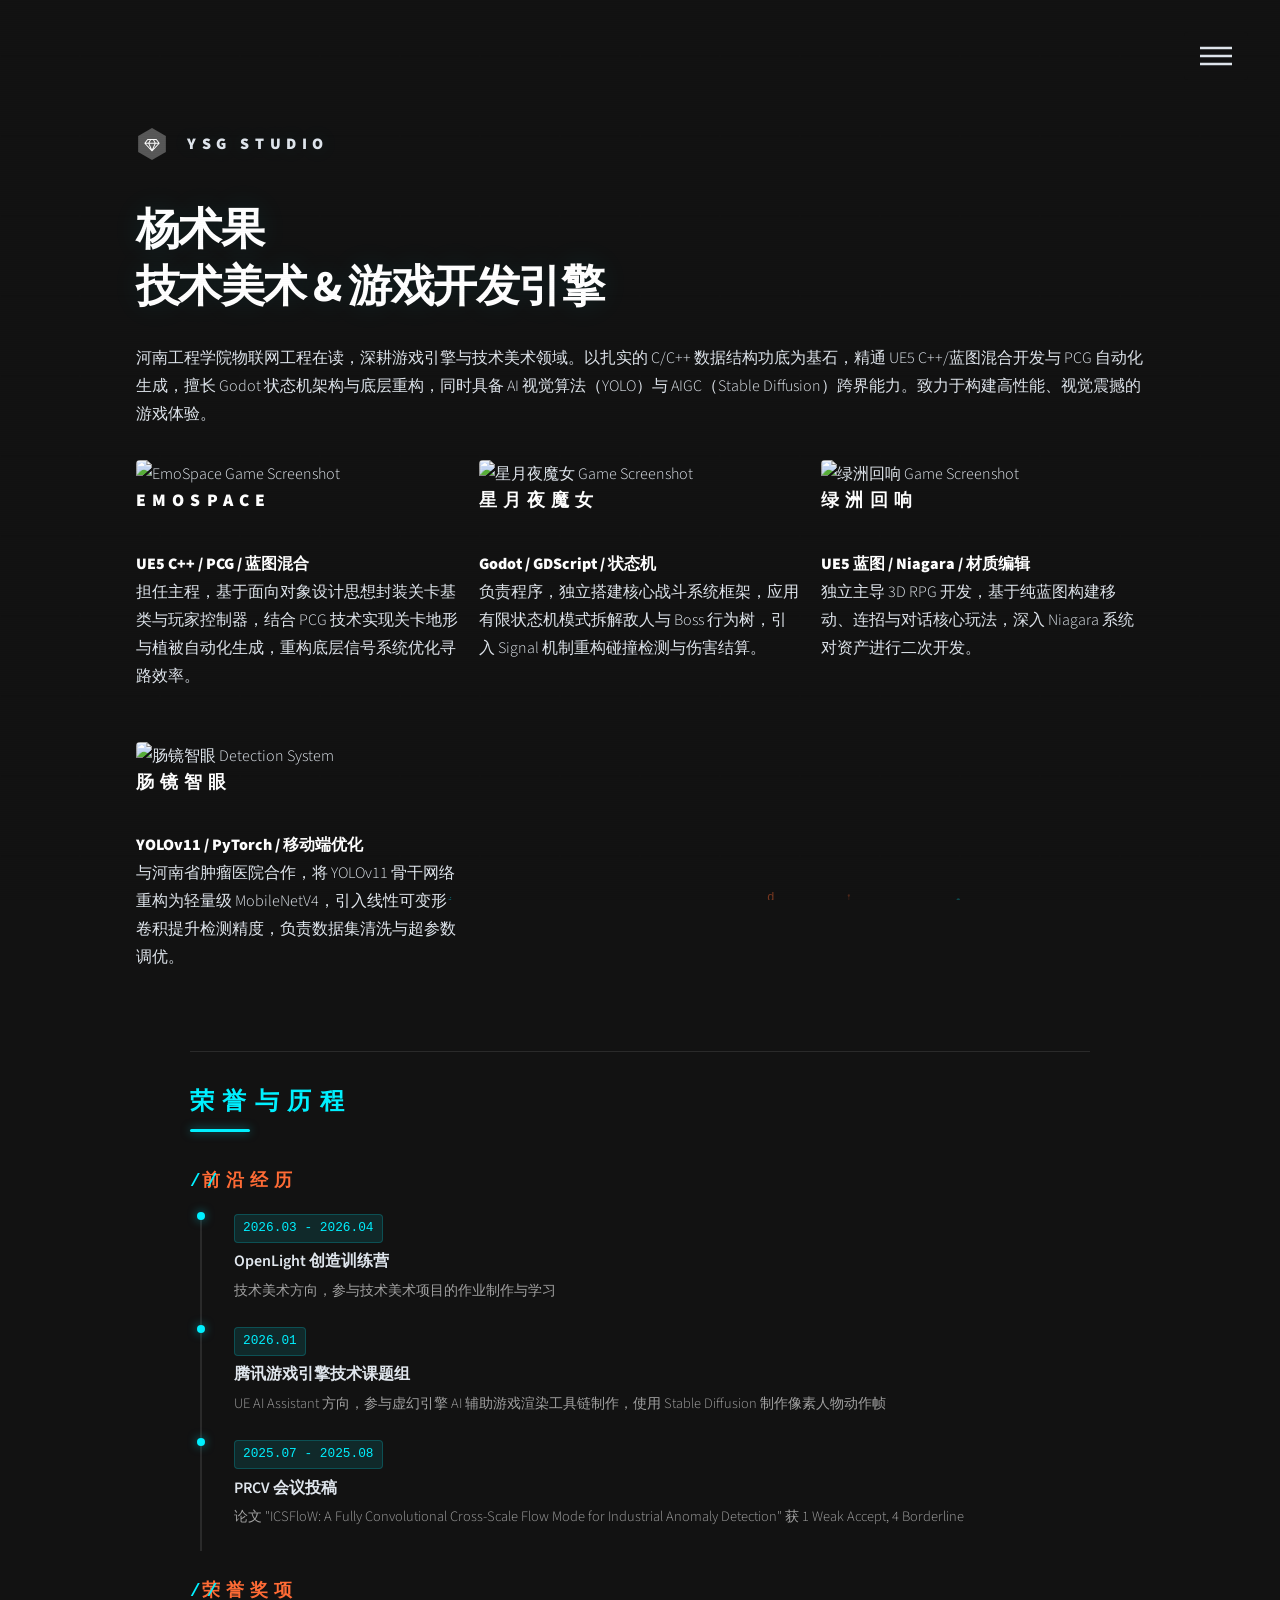
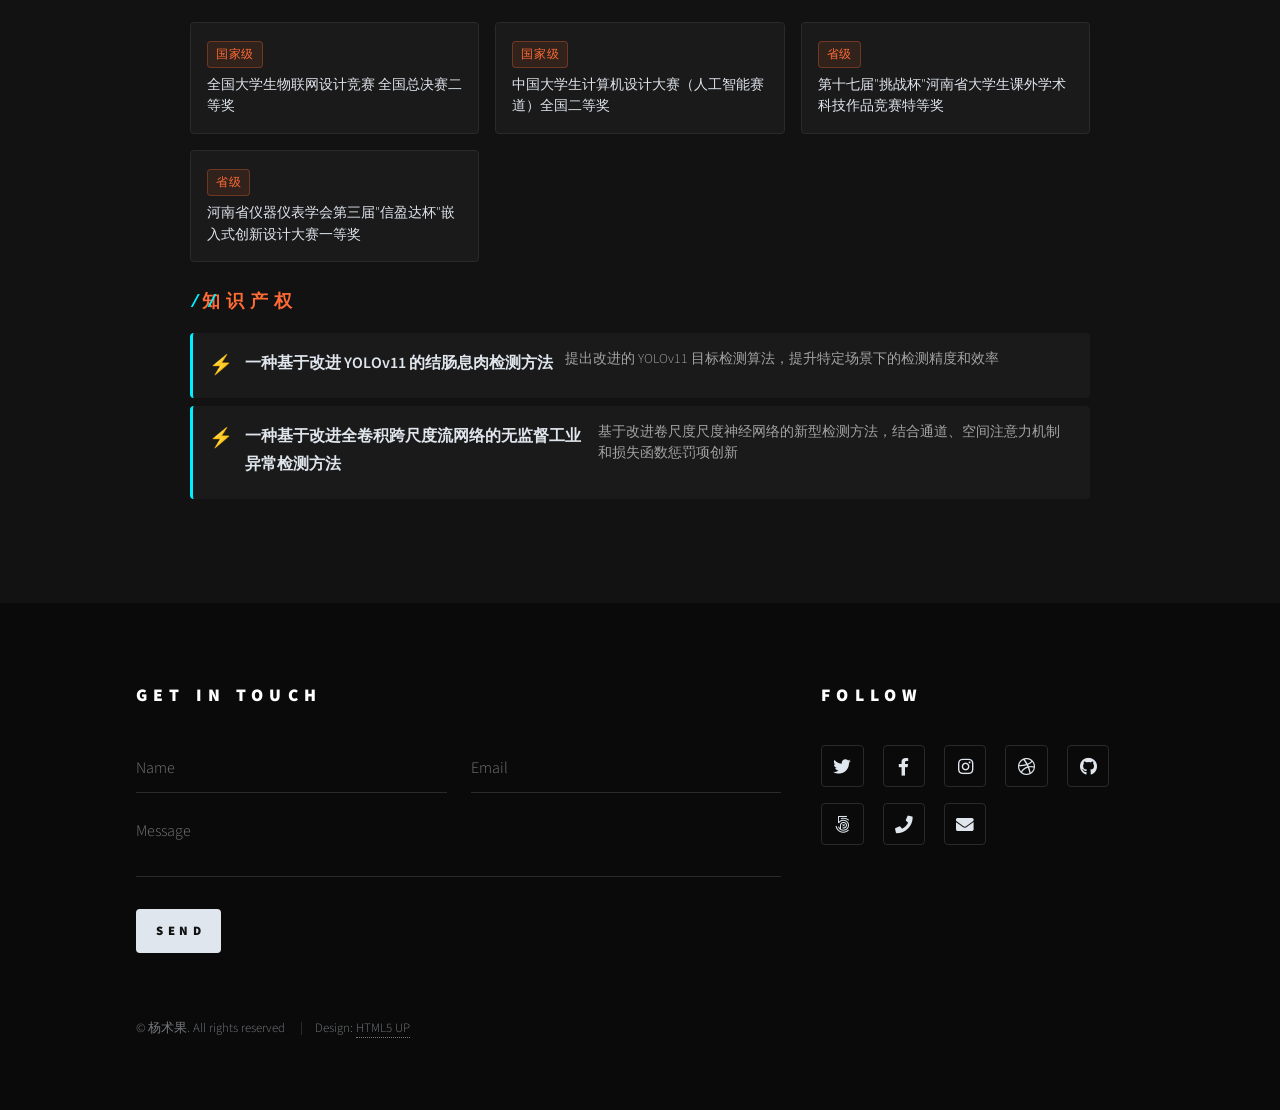
==== commit 4831d9b0: "three commit" ====
--- a/index.html
+++ b/index.html
@@ -49,7 +49,7 @@
 <html>
 	<head>
 		<!-- TODO: 修改网站标题 -->
-		<title>Tech Art Portfolio - Game Developer</title>
+		<title>杨术果 | 技术美术 & 游戏开发引擎</title>
 		<meta charset="utf-8" />
 		<meta name="viewport" content="width=device-width, initial-scale=1, user-scalable=no" />
 		<link rel="stylesheet" href="assets/css/main.css" />
@@ -72,7 +72,7 @@
 									<!-- TODO: 修改 Logo 图片路径 -->
 									<span class="symbol"><img src="images/logo.svg" alt="" /></span>
 									<!-- TODO: 修改 Logo 文字 -->
-									<span class="title">Tech Art Studio</span>
+									<span class="title">YSG Studio</span>
 								</a>
 
 							<!-- Nav -->
@@ -103,284 +103,159 @@
 						<div class="inner">
 							<header>
 								<!-- TODO: 修改页面主标题 -->
-								<h1>Technical Artist & Game Developer<br />
-								Creating Immersive Visual Experiences</h1>
+								<h1>杨术果<br />
+								技术美术 & 游戏开发引擎</h1>
 								<!-- TODO: 修改页面副标题描述 -->
-								<p>Specializing in Niagara particle systems, real-time rendering, and shader development. Explore my portfolio of game effects and interactive projects.</p>
+								<p>河南工程学院物联网工程在读，深耕游戏引擎与技术美术领域。以扎实的 C/C++ 数据结构功底为基石，精通 UE5 C++/蓝图混合开发与 PCG 自动化生成，擅长 Godot 状态机架构与底层重构，同时具备 AI 视觉算法（YOLO）与 AIGC（Stable Diffusion）跨界能力。致力于构建高性能、视觉震撼的游戏体验。</p>
 							</header>
 							<section class="tiles">
 
 <!-- ============================================================================ -->
-<!--                              分类区块：UE5 引擎与底层逻辑                          -->
-<!-- ============================================================================ -->
-<!-- 此区域放置 UE5、Niagara、C++ 底层逻辑相关项目 -->
-<!-- ============================================================================ -->
-
-								<!-- UE5 - Niagara Fire Effect -->
+<!--                              核心项目展示区                                      -->
+<!-- ============================================================================ -->
+<!-- 以下是四个核心项目卡片，突出技术栈与核心贡献 -->
+<!-- ============================================================================ -->
+
+								<!-- 项目一：EmoSpace - UE5 C++ 与 PCG 自动化生成 -->
 								<article class="style1">
 									<div class="card-container">
 										<span class="image">
-											<!-- TODO: 填入项目图片路径 -->
-											<img src="images/pic01.jpg" alt="" />
+											<!-- 【EmoSpace 项目截图】将图片放入 images/projects/emospace.jpg -->
+											<img src="images/projects/emospace.jpg" alt="EmoSpace Game Screenshot" />
 											<div class="card-glow"></div>
 											<div class="card-border"></div>
 										</span>
-										<!-- TODO: 填入项目详情页面链接 -->
 										<a href="generic.html">
-											<!-- TODO: 填入项目标题 -->
-											<h2>Niagara Fire Effect</h2>
+											<h2>EmoSpace</h2>
 											<div class="content">
-												<!-- TODO: 填入项目描述 -->
-												<p>Real-time fire and smoke particle system built with Unreal Engine Niagara. Includes dynamic lighting and wind interaction.</p>
+												<p><strong>UE5 C++ / PCG / 蓝图混合</strong><br />担任主程，基于面向对象设计思想封装关卡基类与玩家控制器，结合 PCG 技术实现关卡地形与植被自动化生成，重构底层信号系统优化寻路效率。</p>
 											</div>
 										</a>
 									</div>
 								</article>
 
-								<!-- UE5 - Volumetric Fog -->
+								<!-- 项目二：星月夜魔女 - Godot 状态机与底层重构 -->
+								<article class="style2">
+									<div class="card-container">
+										<span class="image">
+											<!-- 【星月夜魔女项目截图】将图片放入 images/projects/xingyueyemonv.jpg -->
+											<img src="images/projects/xingyueyemonv.jpg" alt="星月夜魔女 Game Screenshot" />
+											<div class="card-glow"></div>
+											<div class="card-border"></div>
+										</span>
+										<a href="generic.html">
+											<h2>星月夜魔女</h2>
+											<div class="content">
+												<p><strong>Godot / GDScript / 状态机</strong><br />负责程序，独立搭建核心战斗系统框架，应用有限状态机模式拆解敌人与 Boss 行为树，引入 Signal 机制重构碰撞检测与伤害结算。</p>
+											</div>
+										</a>
+									</div>
+								</article>
+
+								<!-- 项目三：绿洲回响 - Niagara 特效与蓝图开发 -->
+								<article class="style3">
+									<div class="card-container">
+										<span class="image">
+											<!-- 【绿洲回响项目截图】将图片放入 images/projects/lvzhouhuixiang.jpg -->
+											<img src="images/projects/lvzhouhuixiang.jpg" alt="绿洲回响 Game Screenshot" />
+											<div class="card-glow"></div>
+											<div class="card-border"></div>
+										</span>
+										<a href="generic.html">
+											<h2>绿洲回响</h2>
+											<div class="content">
+												<p><strong>UE5 蓝图 / Niagara / 材质编辑</strong><br />独立主导 3D RPG 开发，基于纯蓝图构建移动、连招与对话核心玩法，深入 Niagara 系统对资产进行二次开发。</p>
+											</div>
+										</a>
+									</div>
+								</article>
+
+								<!-- 项目四：肠镜智眼 - AI 视觉算法与优化 -->
 								<article class="style4">
 									<div class="card-container">
 										<span class="image">
-											<!-- TODO: 填入项目图片路径 -->
-											<img src="images/pic04.jpg" alt="" />
+											<!-- 【肠镜智眼项目截图】将图片放入 images/projects/changjingzhiyan.jpg -->
+											<img src="images/projects/changjingzhiyan.jpg" alt="肠镜智眼 Detection System" />
 											<div class="card-glow"></div>
 											<div class="card-border"></div>
 										</span>
-										<!-- TODO: 填入项目详情页面链接 -->
 										<a href="generic.html">
-											<!-- TODO: 填入项目标题 -->
-											<h2>Volumetric Fog</h2>
+											<h2>肠镜智眼</h2>
 											<div class="content">
-												<!-- TODO: 填入项目描述 -->
-												<p>Real-time volumetric fog system with light scattering and distance-based density.</p>
+												<p><strong>YOLOv11 / PyTorch / 移动端优化</strong><br />与河南省肿瘤医院合作，将 YOLOv11 骨干网络重构为轻量级 MobileNetV4，引入线性可变形卷积提升检测精度，负责数据集清洗与超参数调优。</p>
 											</div>
 										</a>
 									</div>
 								</article>
 
-								<!-- UE5 - Destruction System -->
-								<article class="style6">
-									<div class="card-container">
-										<span class="image">
-											<!-- TODO: 填入项目图片路径 -->
-											<img src="images/pic06.jpg" alt="" />
-											<div class="card-glow"></div>
-											<div class="card-border"></div>
-										</span>
-										<!-- TODO: 填入项目详情页面链接 -->
-										<a href="generic.html">
-											<!-- TODO: 填入项目标题 -->
-											<h2>Destruction System</h2>
-											<div class="content">
-												<!-- TODO: 填入项目描述 -->
-												<p>Physics-based destruction with debris particles and dynamic mesh fracture.</p>
-											</div>
-										</a>
-									</div>
-								</article>
-
-								<!-- UE5 - Character VFX -->
-								<article class="style2">
-									<div class="card-container">
-										<span class="image">
-											<!-- TODO: 填入项目图片路径 -->
-											<img src="images/pic07.jpg" alt="" />
-											<div class="card-glow"></div>
-											<div class="card-border"></div>
-										</span>
-										<!-- TODO: 填入项目详情页面链接 -->
-										<a href="generic.html">
-											<!-- TODO: 填入项目标题 -->
-											<h2>Character VFX</h2>
-											<div class="content">
-												<!-- TODO: 填入项目描述 -->
-												<p>Character abilities and status effects including dash trails, buff auras, and damage indicators.</p>
-											</div>
-										</a>
-									</div>
-								</article>
-
-<!-- ============================================================================ -->
-<!--                            分类区块：Godot 渲染与 TA 技术                         -->
-<!-- ============================================================================ -->
-<!-- 此区域放置 Godot、Shader、实时渲染、TA 工具相关项目 -->
-<!-- ============================================================================ -->
-
-								<!-- Godot - Water Shader -->
-								<article class="style2">
-									<div class="card-container">
-										<span class="image">
-											<!-- TODO: 填入项目图片路径 -->
-											<img src="images/pic02.jpg" alt="" />
-											<div class="card-glow"></div>
-											<div class="card-border"></div>
-										</span>
-										<!-- TODO: 填入项目详情页面链接 -->
-										<a href="generic.html">
-											<!-- TODO: 填入项目标题 -->
-											<h2>Godot Water Shader</h2>
-											<div class="content">
-												<!-- TODO: 填入项目描述 -->
-												<p>Procedural water shader with caustics, foam, and wave simulation in Godot Engine.</p>
-											</div>
-										</a>
-									</div>
-								</article>
-
-								<!-- TA - Magic VFX Pack -->
-								<article class="style3">
-									<div class="card-container">
-										<span class="image">
-											<!-- TODO: 填入项目图片路径 -->
-											<img src="images/pic03.jpg" alt="" />
-											<div class="card-glow"></div>
-											<div class="card-border"></div>
-										</span>
-										<!-- TODO: 填入项目详情页面链接 -->
-										<a href="generic.html">
-											<!-- TODO: 填入项目标题 -->
-											<h2>Magic VFX Pack</h2>
-											<div class="content">
-												<!-- TODO: 填入项目描述 -->
-												<p>Collection of spell effects including lightning, teleportation, and elemental attacks.</p>
-											</div>
-										</a>
-									</div>
-								</article>
-
-								<!-- TA - Post-Processing Stack -->
-								<article class="style3">
-									<div class="card-container">
-										<span class="image">
-											<!-- TODO: 填入项目图片路径 -->
-											<img src="images/pic08.jpg" alt="" />
-											<div class="card-glow"></div>
-											<div class="card-border"></div>
-										</span>
-										<!-- TODO: 填入项目详情页面链接 -->
-										<a href="generic.html">
-											<!-- TODO: 填入项目标题 -->
-											<h2>Post-Processing Stack</h2>
-											<div class="content">
-												<!-- TODO: 填入项目描述 -->
-												<p>Custom post-processing effects including chromatic aberration, film grain, and bloom.</p>
-											</div>
-										</a>
-									</div>
-								</article>
-
-								<!-- TA - Terrain Shader -->
-								<article class="style1">
-									<div class="card-container">
-										<span class="image">
-											<!-- TODO: 填入项目图片路径 -->
-											<img src="images/pic09.jpg" alt="" />
-											<div class="card-glow"></div>
-											<div class="card-border"></div>
-										</span>
-										<!-- TODO: 填入项目详情页面链接 -->
-										<a href="generic.html">
-											<!-- TODO: 填入项目标题 -->
-											<h2>Terrain Shader</h2>
-											<div class="content">
-												<!-- TODO: 填入项目描述 -->
-												<p>Multi-layer terrain shader with texture blending, parallax mapping, and snow accumulation.</p>
-											</div>
-										</a>
-									</div>
-								</article>
-
-<!-- ============================================================================ -->
-<!--                          分类区块：AIGC 自动化工作流                             -->
-<!-- ============================================================================ -->
-<!-- 此区域放置 AI 工具、自动化脚本、工作流优化相关项目 -->
-<!-- ============================================================================ -->
-
-								<!-- AIGC - UI Animation System -->
-								<article class="style5">
-									<div class="card-container">
-										<span class="image">
-											<!-- TODO: 填入项目图片路径 -->
-											<img src="images/pic05.jpg" alt="" />
-											<div class="card-glow"></div>
-											<div class="card-border"></div>
-										</span>
-										<!-- TODO: 填入项目详情页面链接 -->
-										<a href="generic.html">
-											<!-- TODO: 填入项目标题 -->
-											<h2>UI Animation System</h2>
-											<div class="content">
-												<!-- TODO: 填入项目描述 -->
-												<p>Custom UI animation framework with shader-based transitions and particle effects.</p>
-											</div>
-										</a>
-									</div>
-								</article>
-
-								<!-- AIGC - AI Behavior Visualization -->
-								<article class="style5">
-									<div class="card-container">
-										<span class="image">
-											<!-- TODO: 填入项目图片路径 -->
-											<img src="images/pic10.jpg" alt="" />
-											<div class="card-glow"></div>
-											<div class="card-border"></div>
-										</span>
-										<!-- TODO: 填入项目详情页面链接 -->
-										<a href="generic.html">
-											<!-- TODO: 填入项目标题 -->
-											<h2>AI Behavior Visualization</h2>
-											<div class="content">
-												<!-- TODO: 填入项目描述 -->
-												<p>Debug visualization tools for AI navigation, decision trees, and sensor ranges.</p>
-											</div>
-										</a>
-									</div>
-								</article>
-
-								<!-- AIGC - Audio Sync Effects -->
-								<article class="style6">
-									<div class="card-container">
-										<span class="image">
-											<!-- TODO: 填入项目图片路径 -->
-											<img src="images/pic11.jpg" alt="" />
-											<div class="card-glow"></div>
-											<div class="card-border"></div>
-										</span>
-										<!-- TODO: 填入项目详情页面链接 -->
-										<a href="generic.html">
-											<!-- TODO: 填入项目标题 -->
-											<h2>Audio Sync Effects</h2>
-											<div class="content">
-												<!-- TODO: 填入项目描述 -->
-												<p>Visual effects synchronized with audio beats and music intensity.</p>
-											</div>
-										</a>
-									</div>
-								</article>
-
-								<!-- AIGC - Procedural Generation -->
-								<article class="style4">
-									<div class="card-container">
-										<span class="image">
-											<!-- TODO: 填入项目图片路径 -->
-											<img src="images/pic12.jpg" alt="" />
-											<div class="card-glow"></div>
-											<div class="card-border"></div>
-										</span>
-										<!-- TODO: 填入项目详情页面链接 -->
-										<a href="generic.html">
-											<!-- TODO: 填入项目标题 -->
-											<h2>Procedural Generation</h2>
-											<div class="content">
-												<!-- TODO: 填入项目描述 -->
-												<p>Procedural level generation with VFX integration and dynamic environment creation.</p>
-											</div>
-										</a>
-									</div>
-								</article>
-
 							</section>
+
+							<!-- ============================================================================ -->
+							<!--                            荣誉与历程模块                                      -->
+							<!-- ============================================================================ -->
+							<section class="experience-section">
+								<h2>荣誉与历程</h2>
+								
+								<div class="timeline">
+									<h3>前沿经历</h3>
+									<ul>
+										<li>
+											<span class="timeline-date">2026.03 - 2026.04</span>
+											<span class="timeline-title">OpenLight 创造训练营</span>
+											<span class="timeline-desc">技术美术方向，参与技术美术项目的作业制作与学习</span>
+										</li>
+										<li>
+											<span class="timeline-date">2026.01</span>
+											<span class="timeline-title">腾讯游戏引擎技术课题组</span>
+											<span class="timeline-desc">UE AI Assistant 方向，参与虚幻引擎 AI 辅助游戏渲染工具链制作，使用 Stable Diffusion 制作像素人物动作帧</span>
+										</li>
+										<li>
+											<span class="timeline-date">2025.07 - 2025.08</span>
+											<span class="timeline-title">PRCV 会议投稿</span>
+											<span class="timeline-desc">论文 "ICSFloW: A Fully Convolutional Cross-Scale Flow Mode for Industrial Anomaly Detection" 获 1 Weak Accept, 4 Borderline</span>
+										</li>
+									</ul>
+								</div>
+
+								<div class="awards">
+									<h3>荣誉奖项</h3>
+									<div class="award-grid">
+										<div class="award-item">
+											<span class="award-level">国家级</span>
+											<span class="award-title">全国大学生物联网设计竞赛 全国总决赛二等奖</span>
+										</div>
+										<div class="award-item">
+											<span class="award-level">国家级</span>
+											<span class="award-title">中国大学生计算机设计大赛（人工智能赛道）全国二等奖</span>
+										</div>
+										<div class="award-item">
+											<span class="award-level">省级</span>
+											<span class="award-title">第十七届"挑战杯"河南省大学生课外学术科技作品竞赛特等奖</span>
+										</div>
+										<div class="award-item">
+											<span class="award-level">省级</span>
+											<span class="award-title">河南省仪器仪表学会第三届"信盈达杯"嵌入式创新设计大赛一等奖</span>
+										</div>
+									</div>
+								</div>
+
+								<div class="patents">
+									<h3>知识产权</h3>
+									<ul>
+										<li>
+											<span class="patent-icon">⚡</span>
+											<span class="patent-title">一种基于改进 YOLOv11 的结肠息肉检测方法</span>
+											<span class="patent-desc">提出改进的 YOLOv11 目标检测算法，提升特定场景下的检测精度和效率</span>
+										</li>
+										<li>
+											<span class="patent-icon">⚡</span>
+											<span class="patent-title">一种基于改进全卷积跨尺度流网络的无监督工业异常检测方法</span>
+											<span class="patent-desc">基于改进卷尺度尺度神经网络的新型检测方法，结合通道、空间注意力机制和损失函数惩罚项创新</span>
+										</li>
+									</ul>
+								</div>
+							</section>
+
 						</div>
 					</div>
 
@@ -424,7 +299,7 @@
 							</section>
 							<ul class="copyright">
 								<!-- TODO: 修改版权信息 -->
-								<li>&copy; Tech Art Studio. All rights reserved</li>
+								<li>&copy; 杨术果. All rights reserved</li>
 								<li>Design: <a href="http://html5up.net">HTML5 UP</a></li>
 							</ul>
 						</div>
--- a/assets/css/main.css
+++ b/assets/css/main.css
@@ -3091,6 +3091,158 @@
   box-shadow: 0 0 20px rgba(255, 107, 53, 0.5);
 }
 
+/* ============================================
+   Experience & Awards Section (荣誉与历程模块)
+   ============================================ */
+.experience-section {
+  max-width: 900px;
+  margin: 3em auto 0;
+  padding-top: 2em;
+  border-top: 1px solid #2a2a2a;
+}
+.experience-section h2 {
+  color: #00f0ff;
+  font-size: 1.5em;
+  margin-bottom: 1.5em;
+  position: relative;
+  padding-bottom: 0.5em;
+}
+.experience-section h2::after {
+  content: "";
+  position: absolute;
+  bottom: 0;
+  left: 0;
+  width: 60px;
+  height: 3px;
+  background: #00f0ff;
+  border-radius: 2px;
+  box-shadow: 0 0 10px rgba(0, 240, 255, 0.5);
+}
+.experience-section h3 {
+  color: #ff6b35;
+  font-size: 1.1em;
+  margin: 1.5em 0 1em;
+  padding-left: 12px;
+  position: relative;
+}
+.experience-section h3::before {
+  content: "//";
+  position: absolute;
+  left: 0;
+  color: #00f0ff;
+  font-family: "Consolas", monospace;
+}
+.experience-section .timeline ul {
+  list-style: none;
+  padding: 0;
+  margin: 0;
+}
+.experience-section .timeline ul li {
+  position: relative;
+  padding-left: 2em;
+  padding-bottom: 1.5em;
+  border-left: 2px solid #2a2a2a;
+  margin-left: 10px;
+}
+.experience-section .timeline ul li::before {
+  content: "";
+  position: absolute;
+  left: -5px;
+  top: 0;
+  width: 8px;
+  height: 8px;
+  background: #00f0ff;
+  border-radius: 50%;
+  box-shadow: 0 0 10px rgba(0, 240, 255, 0.5);
+}
+.experience-section .timeline .timeline-date {
+  display: inline-block;
+  padding: 2px 8px;
+  background: rgba(0, 240, 255, 0.1);
+  border: 1px solid rgba(0, 240, 255, 0.2);
+  border-radius: 4px;
+  font-size: 0.8em;
+  color: #00f0ff;
+  margin-right: 10px;
+  font-family: "Consolas", monospace;
+}
+.experience-section .timeline .timeline-title {
+  display: block;
+  font-weight: 600;
+  color: #e0e6ed;
+  margin-top: 0.3em;
+}
+.experience-section .timeline .timeline-desc {
+  display: block;
+  font-size: 0.9em;
+  color: rgba(255, 255, 255, 0.6);
+  margin-top: 0.3em;
+  line-height: 1.5;
+}
+.experience-section .awards .award-grid {
+  display: grid;
+  grid-template-columns: repeat(auto-fit, minmax(280px, 1fr));
+  gap: 1em;
+}
+.experience-section .awards .award-item {
+  background: #1A1A1A;
+  border: 1px solid #2a2a2a;
+  border-radius: 4px;
+  padding: 1em;
+  transition: all 0.3s ease;
+}
+.experience-section .awards .award-item:hover {
+  border-color: #00f0ff;
+  box-shadow: 0 0 20px rgba(0, 240, 255, 0.1);
+}
+.experience-section .awards .award-level {
+  display: inline-block;
+  padding: 2px 8px;
+  background: rgba(255, 107, 53, 0.1);
+  border: 1px solid rgba(255, 107, 53, 0.3);
+  border-radius: 4px;
+  font-size: 0.75em;
+  color: #ff6b35;
+  margin-bottom: 0.5em;
+  text-transform: uppercase;
+  letter-spacing: 0.05em;
+}
+.experience-section .awards .award-title {
+  display: block;
+  font-size: 0.9em;
+  color: #e0e6ed;
+  line-height: 1.5;
+}
+.experience-section .patents ul {
+  list-style: none;
+  padding: 0;
+  margin: 0;
+}
+.experience-section .patents ul li {
+  display: flex;
+  gap: 12px;
+  padding: 1em;
+  background: #1A1A1A;
+  border-radius: 4px;
+  margin-bottom: 0.5em;
+  border-left: 3px solid #00f0ff;
+}
+.experience-section .patents .patent-icon {
+  font-size: 1.2em;
+  color: #00f0ff;
+}
+.experience-section .patents .patent-title {
+  font-weight: 600;
+  color: #e0e6ed;
+  display: block;
+  margin-bottom: 0.3em;
+}
+.experience-section .patents .patent-desc {
+  font-size: 0.85em;
+  color: rgba(255, 255, 255, 0.6);
+  line-height: 1.5;
+}
+
 /* Responsive */
 @media screen and (max-width: 980px) {
   .img-compare-container {
--- a/assets/css/main.css
+++ b/assets/css/main.css
@@ -3091,6 +3091,158 @@
   box-shadow: 0 0 20px rgba(255, 107, 53, 0.5);
 }
 
+/* ============================================
+   Experience & Awards Section (荣誉与历程模块)
+   ============================================ */
+.experience-section {
+  max-width: 900px;
+  margin: 3em auto 0;
+  padding-top: 2em;
+  border-top: 1px solid #2a2a2a;
+}
+.experience-section h2 {
+  color: #00f0ff;
+  font-size: 1.5em;
+  margin-bottom: 1.5em;
+  position: relative;
+  padding-bottom: 0.5em;
+}
+.experience-section h2::after {
+  content: "";
+  position: absolute;
+  bottom: 0;
+  left: 0;
+  width: 60px;
+  height: 3px;
+  background: #00f0ff;
+  border-radius: 2px;
+  box-shadow: 0 0 10px rgba(0, 240, 255, 0.5);
+}
+.experience-section h3 {
+  color: #ff6b35;
+  font-size: 1.1em;
+  margin: 1.5em 0 1em;
+  padding-left: 12px;
+  position: relative;
+}
+.experience-section h3::before {
+  content: "//";
+  position: absolute;
+  left: 0;
+  color: #00f0ff;
+  font-family: "Consolas", monospace;
+}
+.experience-section .timeline ul {
+  list-style: none;
+  padding: 0;
+  margin: 0;
+}
+.experience-section .timeline ul li {
+  position: relative;
+  padding-left: 2em;
+  padding-bottom: 1.5em;
+  border-left: 2px solid #2a2a2a;
+  margin-left: 10px;
+}
+.experience-section .timeline ul li::before {
+  content: "";
+  position: absolute;
+  left: -5px;
+  top: 0;
+  width: 8px;
+  height: 8px;
+  background: #00f0ff;
+  border-radius: 50%;
+  box-shadow: 0 0 10px rgba(0, 240, 255, 0.5);
+}
+.experience-section .timeline .timeline-date {
+  display: inline-block;
+  padding: 2px 8px;
+  background: rgba(0, 240, 255, 0.1);
+  border: 1px solid rgba(0, 240, 255, 0.2);
+  border-radius: 4px;
+  font-size: 0.8em;
+  color: #00f0ff;
+  margin-right: 10px;
+  font-family: "Consolas", monospace;
+}
+.experience-section .timeline .timeline-title {
+  display: block;
+  font-weight: 600;
+  color: #e0e6ed;
+  margin-top: 0.3em;
+}
+.experience-section .timeline .timeline-desc {
+  display: block;
+  font-size: 0.9em;
+  color: rgba(255, 255, 255, 0.6);
+  margin-top: 0.3em;
+  line-height: 1.5;
+}
+.experience-section .awards .award-grid {
+  display: grid;
+  grid-template-columns: repeat(auto-fit, minmax(280px, 1fr));
+  gap: 1em;
+}
+.experience-section .awards .award-item {
+  background: #1A1A1A;
+  border: 1px solid #2a2a2a;
+  border-radius: 4px;
+  padding: 1em;
+  transition: all 0.3s ease;
+}
+.experience-section .awards .award-item:hover {
+  border-color: #00f0ff;
+  box-shadow: 0 0 20px rgba(0, 240, 255, 0.1);
+}
+.experience-section .awards .award-level {
+  display: inline-block;
+  padding: 2px 8px;
+  background: rgba(255, 107, 53, 0.1);
+  border: 1px solid rgba(255, 107, 53, 0.3);
+  border-radius: 4px;
+  font-size: 0.75em;
+  color: #ff6b35;
+  margin-bottom: 0.5em;
+  text-transform: uppercase;
+  letter-spacing: 0.05em;
+}
+.experience-section .awards .award-title {
+  display: block;
+  font-size: 0.9em;
+  color: #e0e6ed;
+  line-height: 1.5;
+}
+.experience-section .patents ul {
+  list-style: none;
+  padding: 0;
+  margin: 0;
+}
+.experience-section .patents ul li {
+  display: flex;
+  gap: 12px;
+  padding: 1em;
+  background: #1A1A1A;
+  border-radius: 4px;
+  margin-bottom: 0.5em;
+  border-left: 3px solid #00f0ff;
+}
+.experience-section .patents .patent-icon {
+  font-size: 1.2em;
+  color: #00f0ff;
+}
+.experience-section .patents .patent-title {
+  font-weight: 600;
+  color: #e0e6ed;
+  display: block;
+  margin-bottom: 0.3em;
+}
+.experience-section .patents .patent-desc {
+  font-size: 0.85em;
+  color: rgba(255, 255, 255, 0.6);
+  line-height: 1.5;
+}
+
 /* Responsive */
 @media screen and (max-width: 980px) {
   .img-compare-container {
